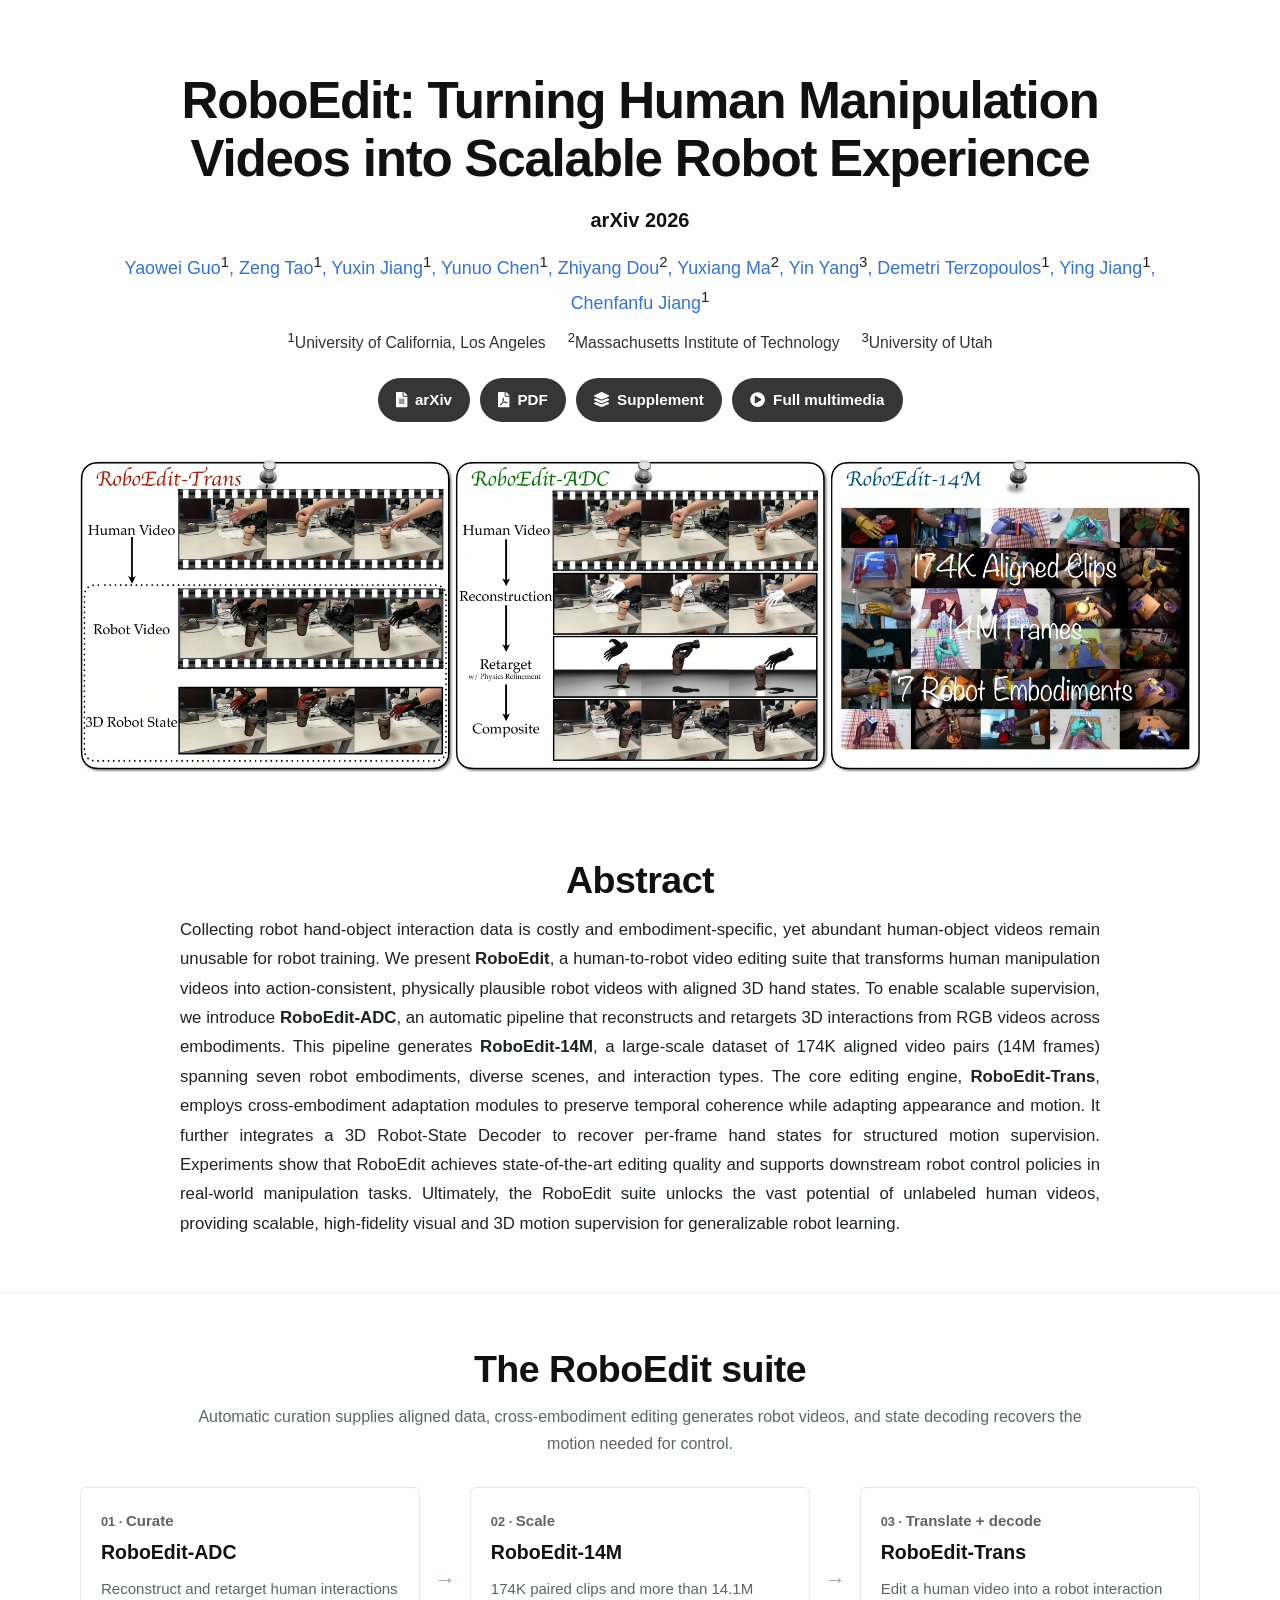
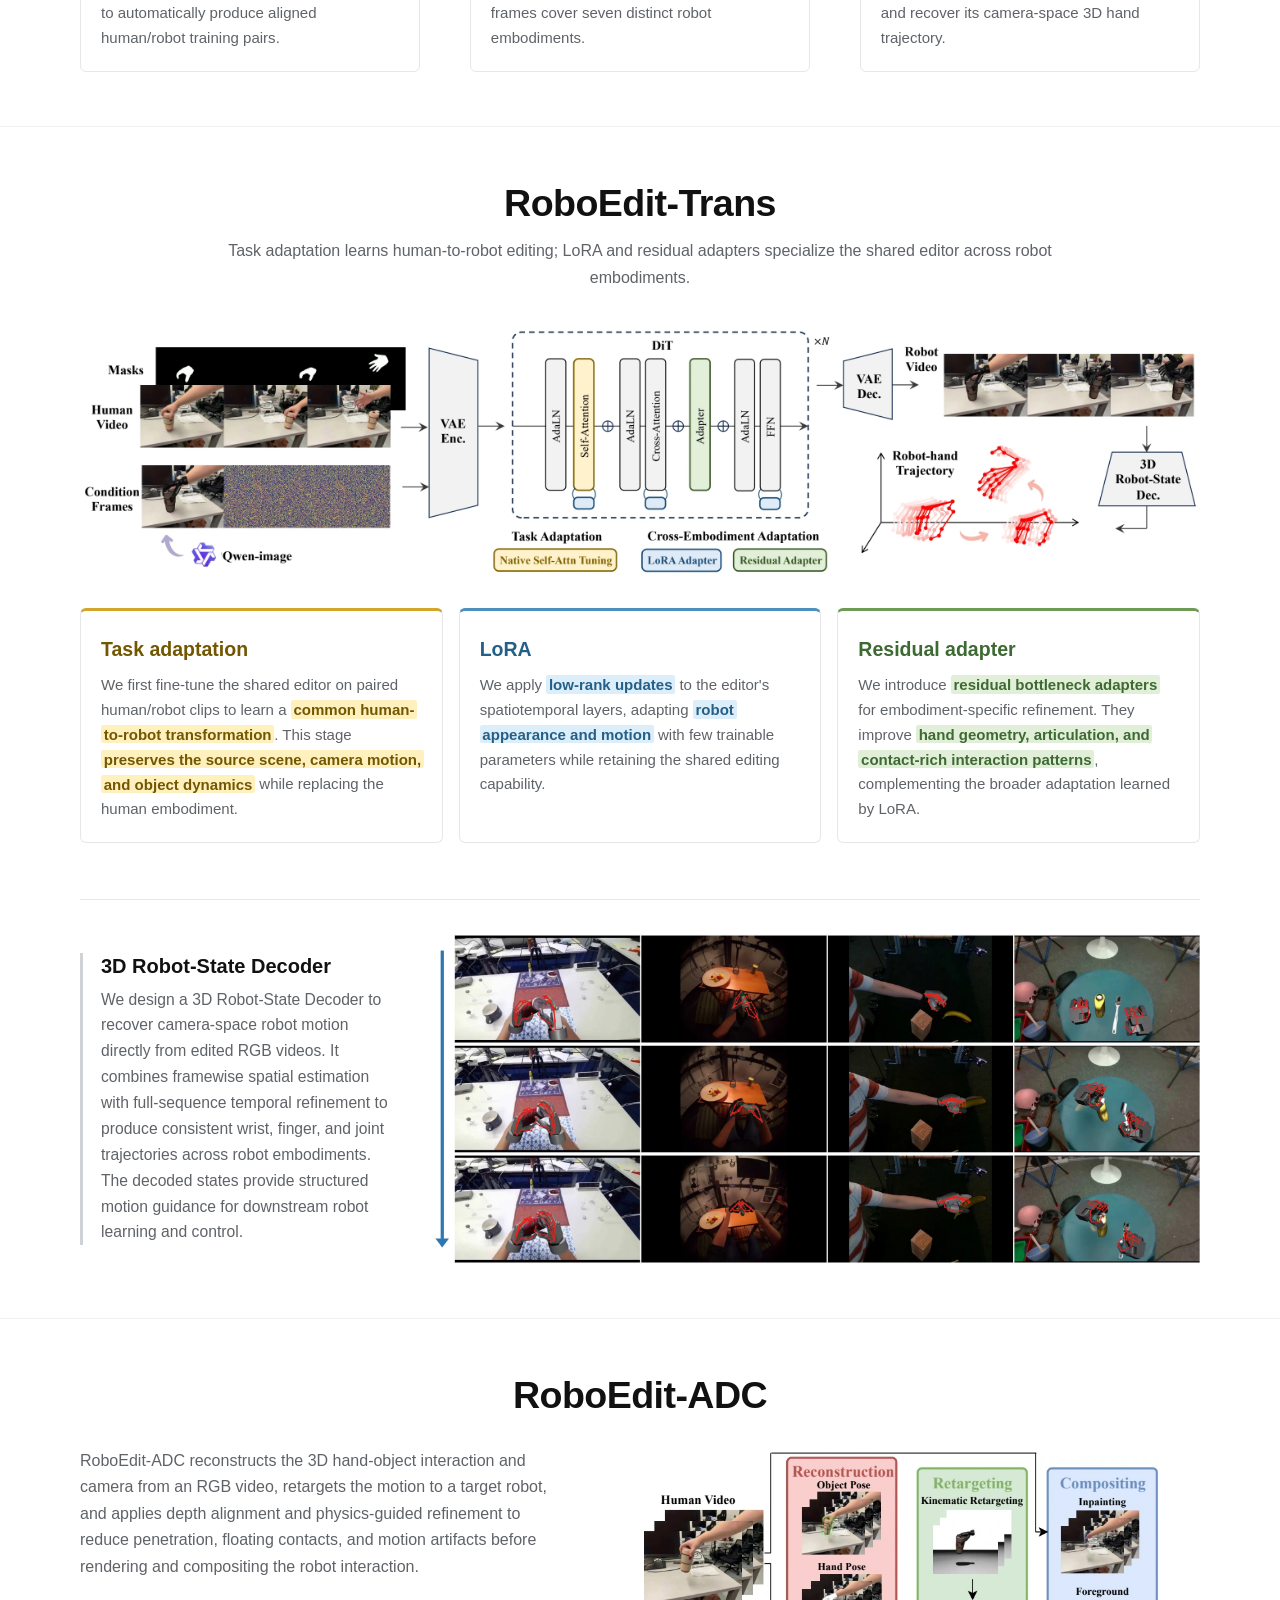
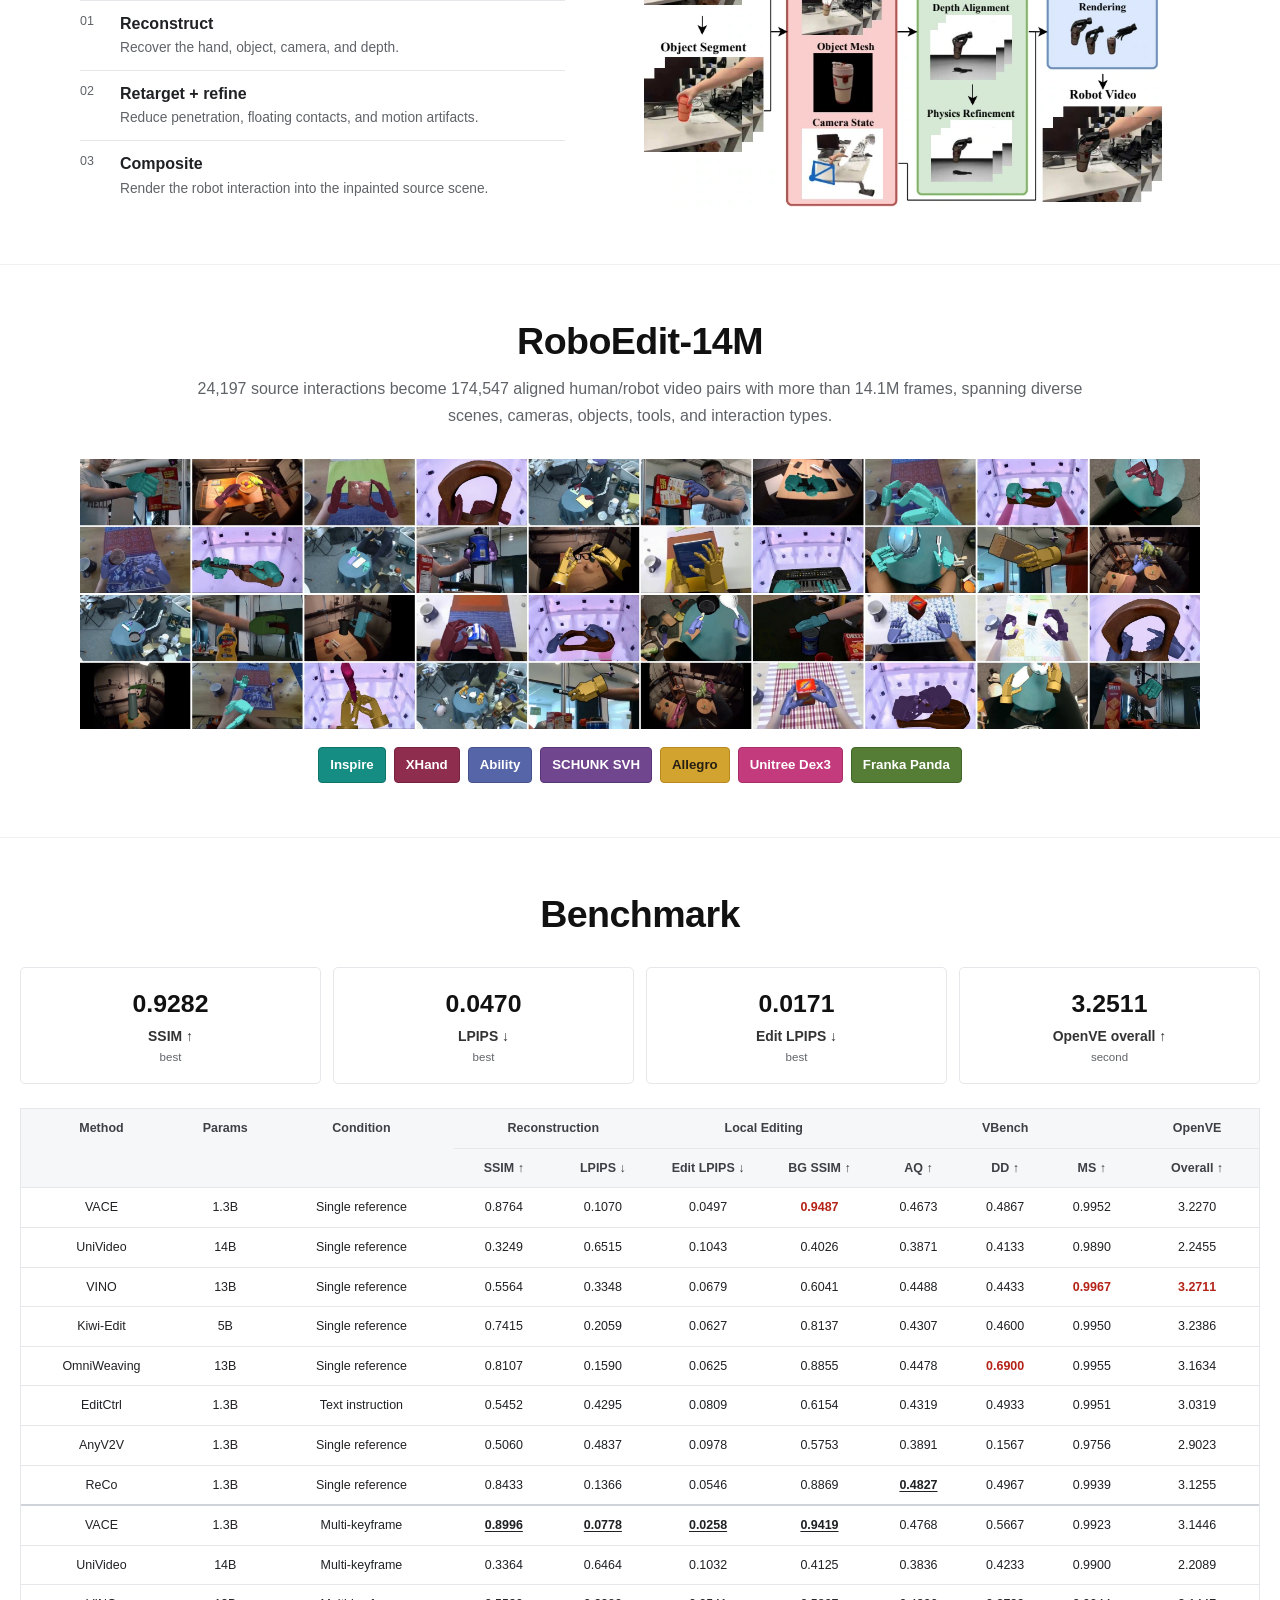
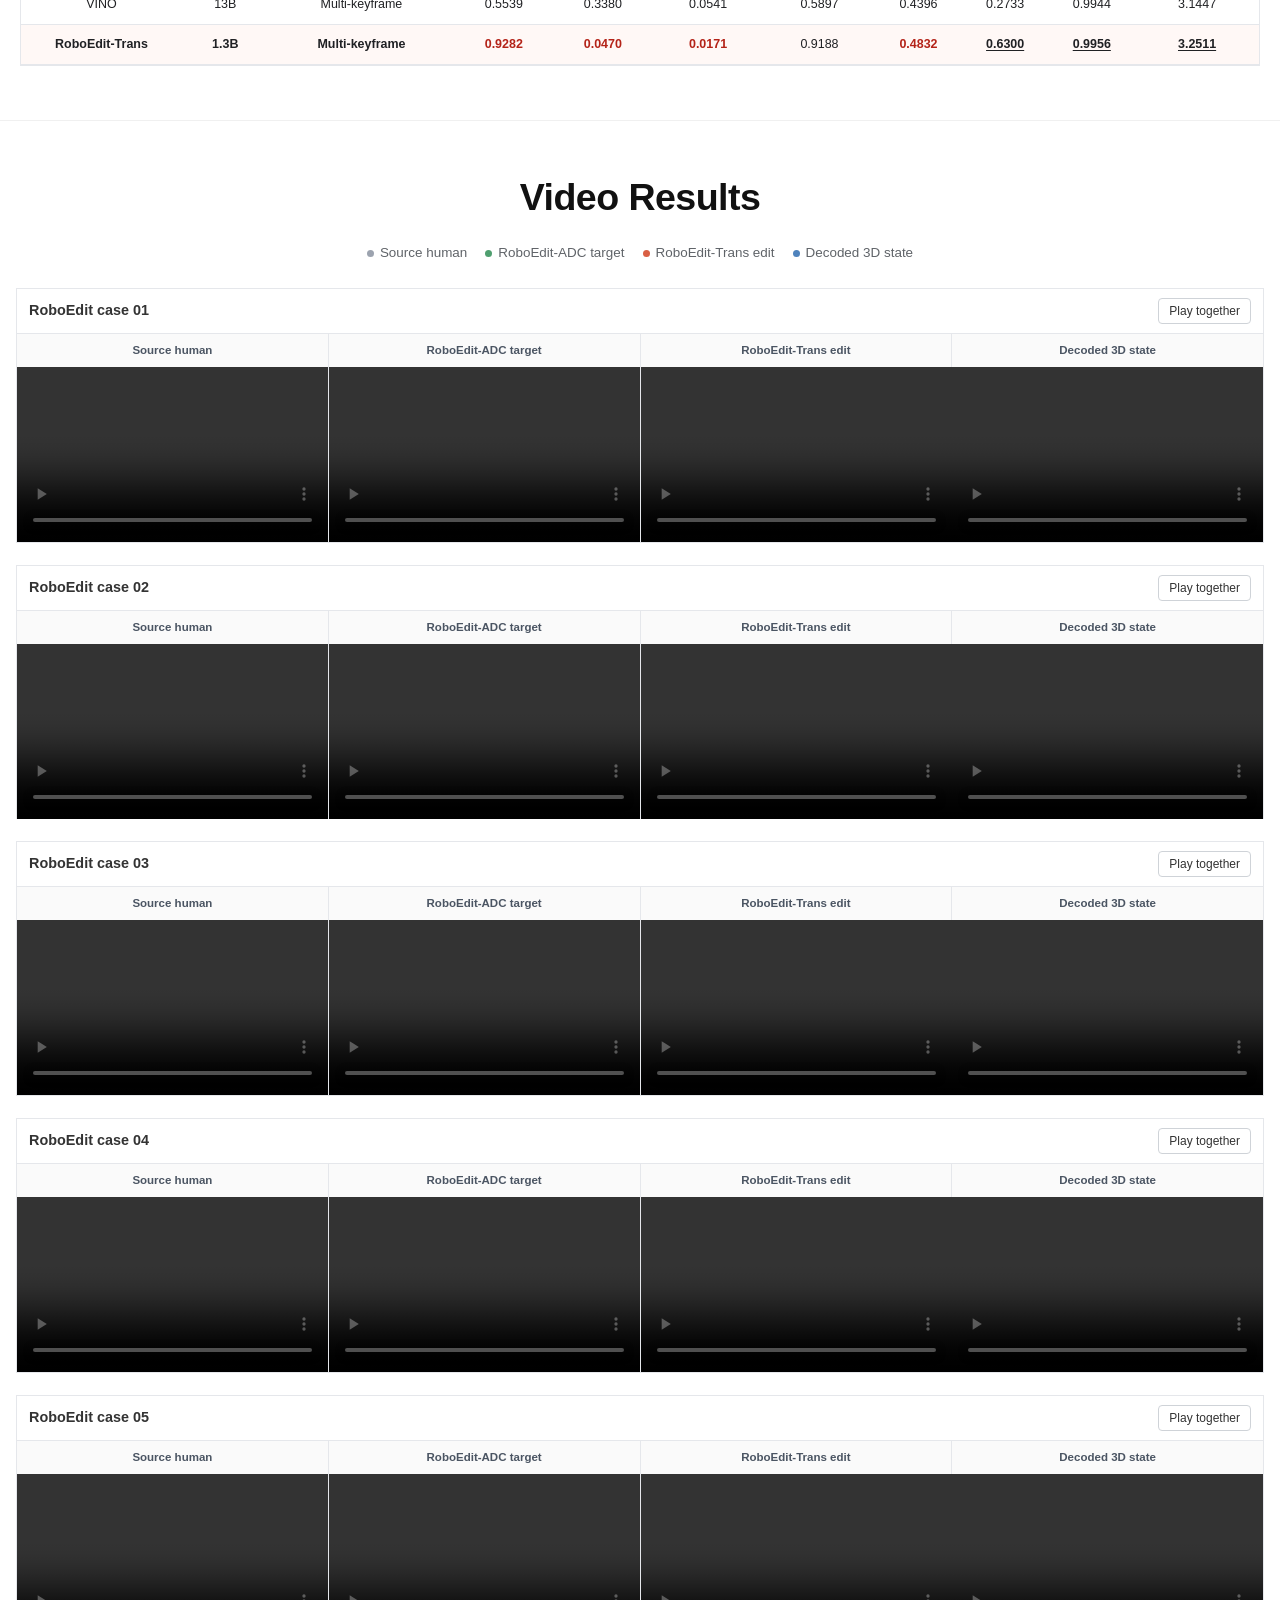
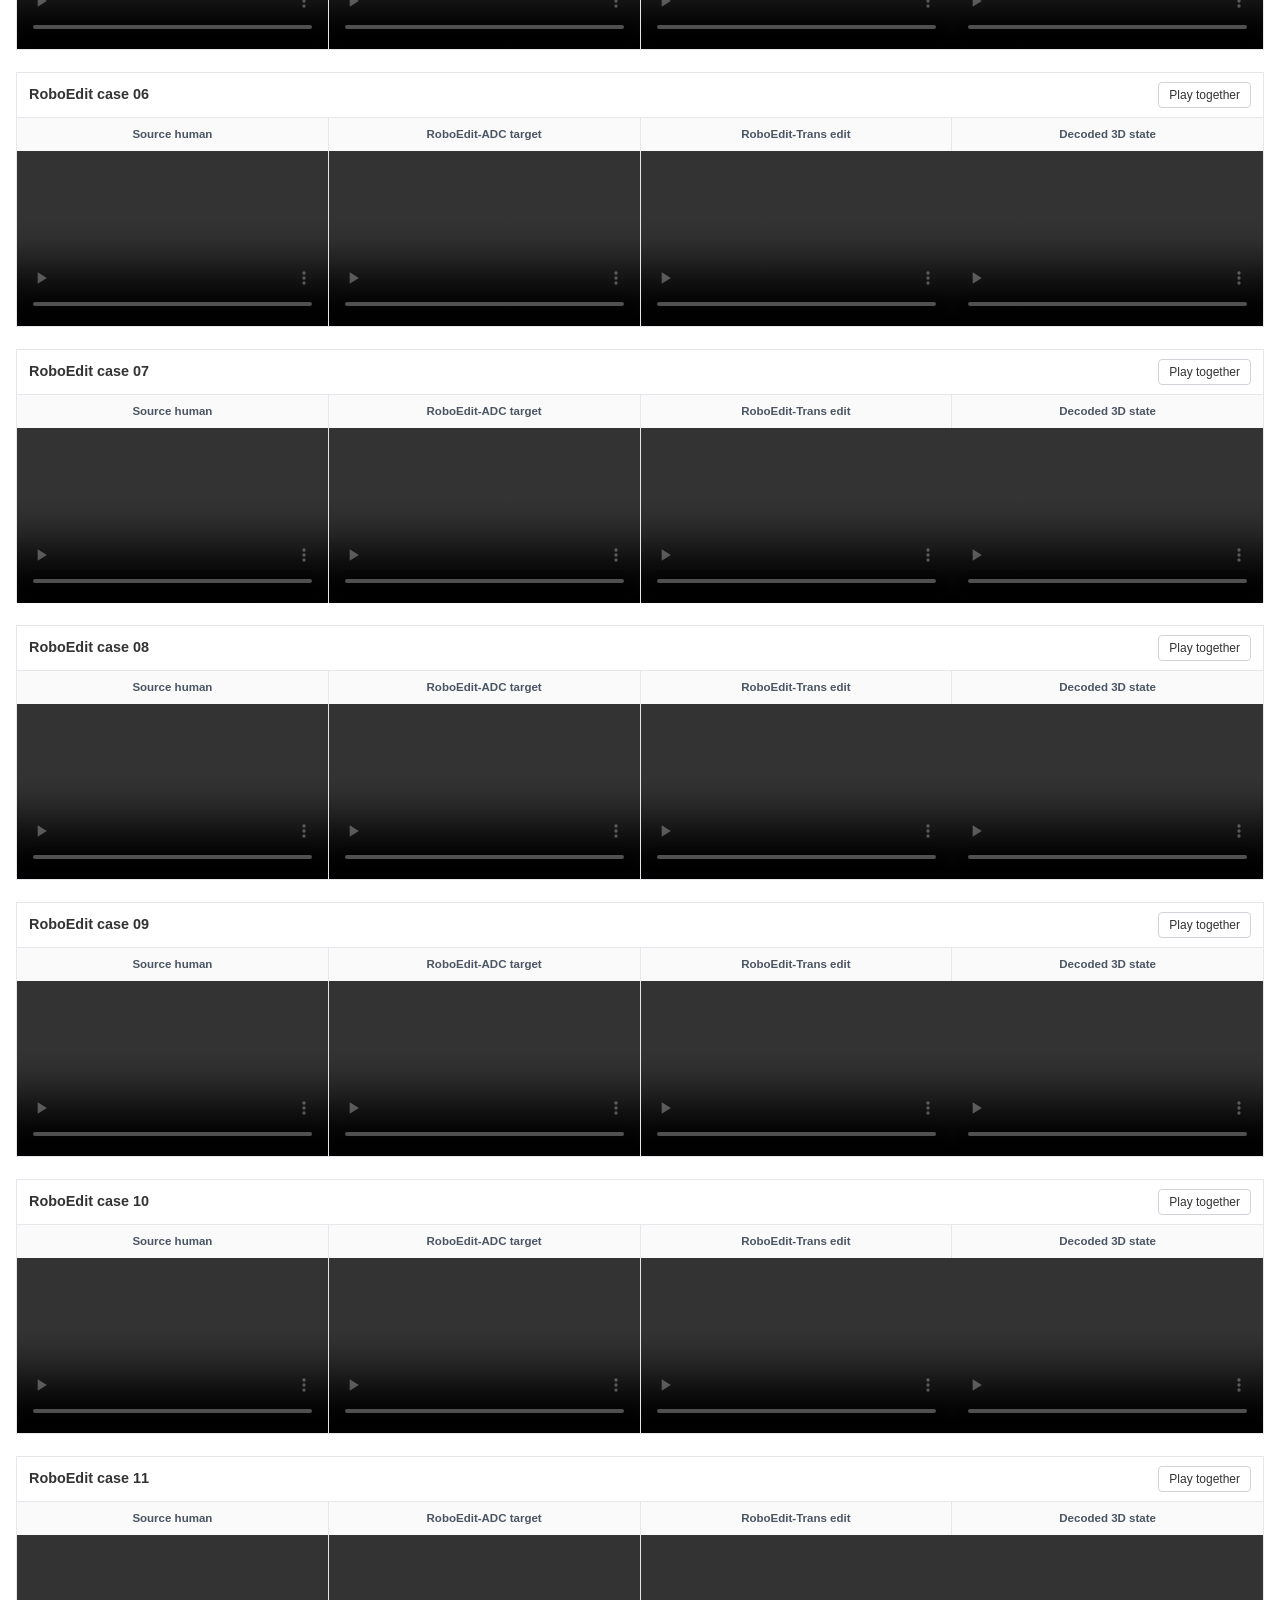
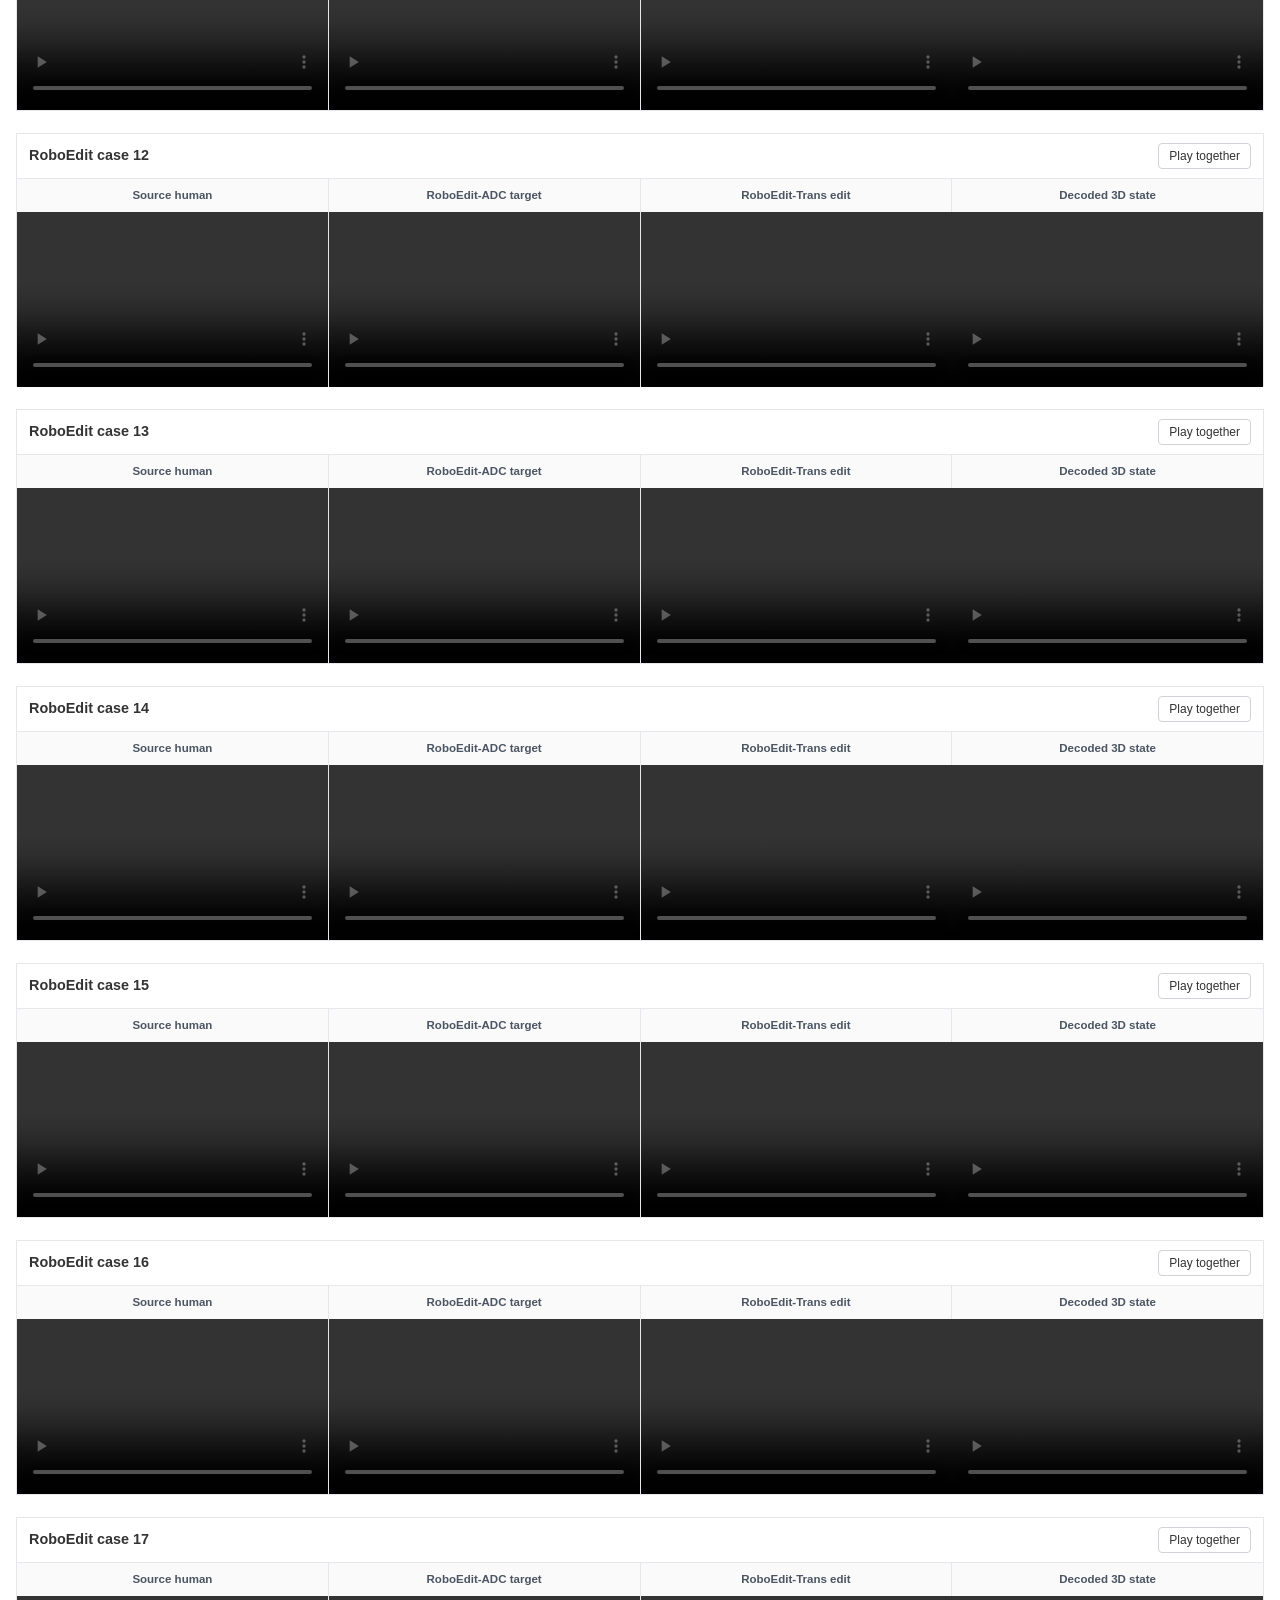
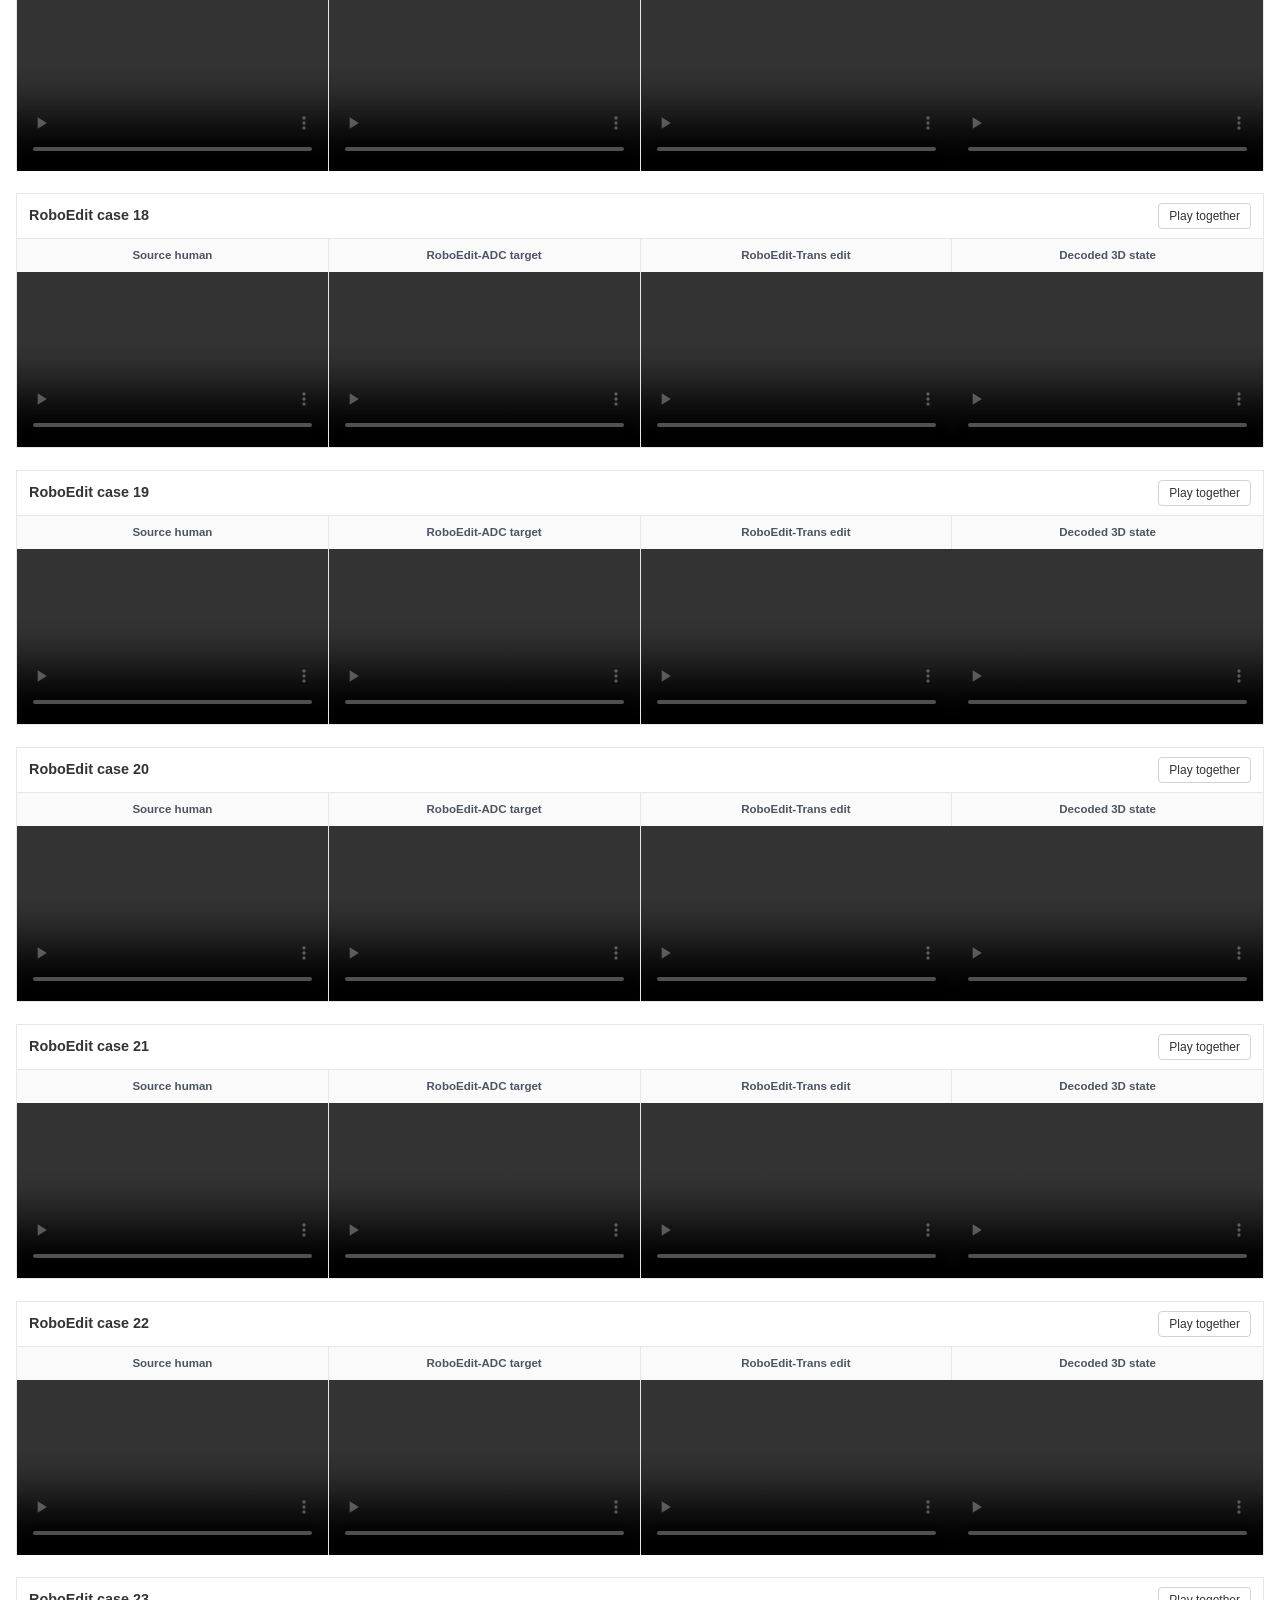
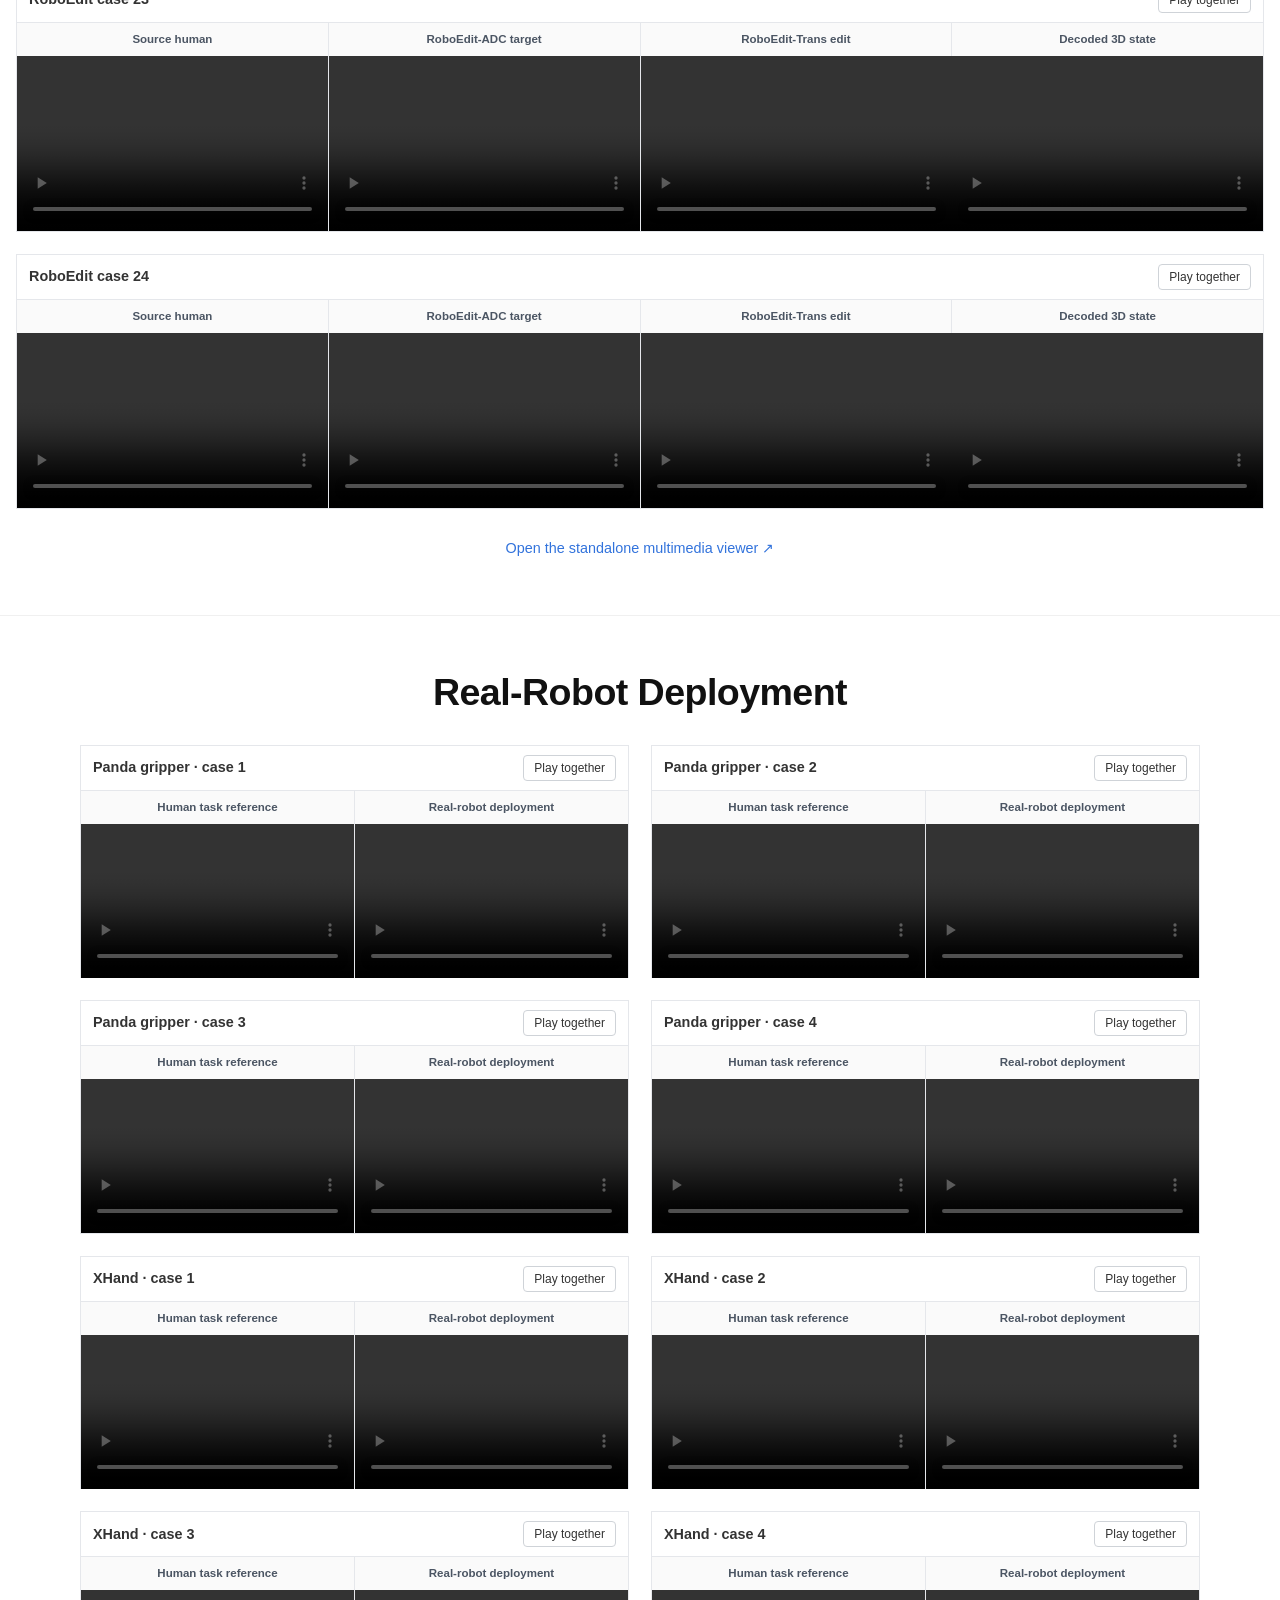
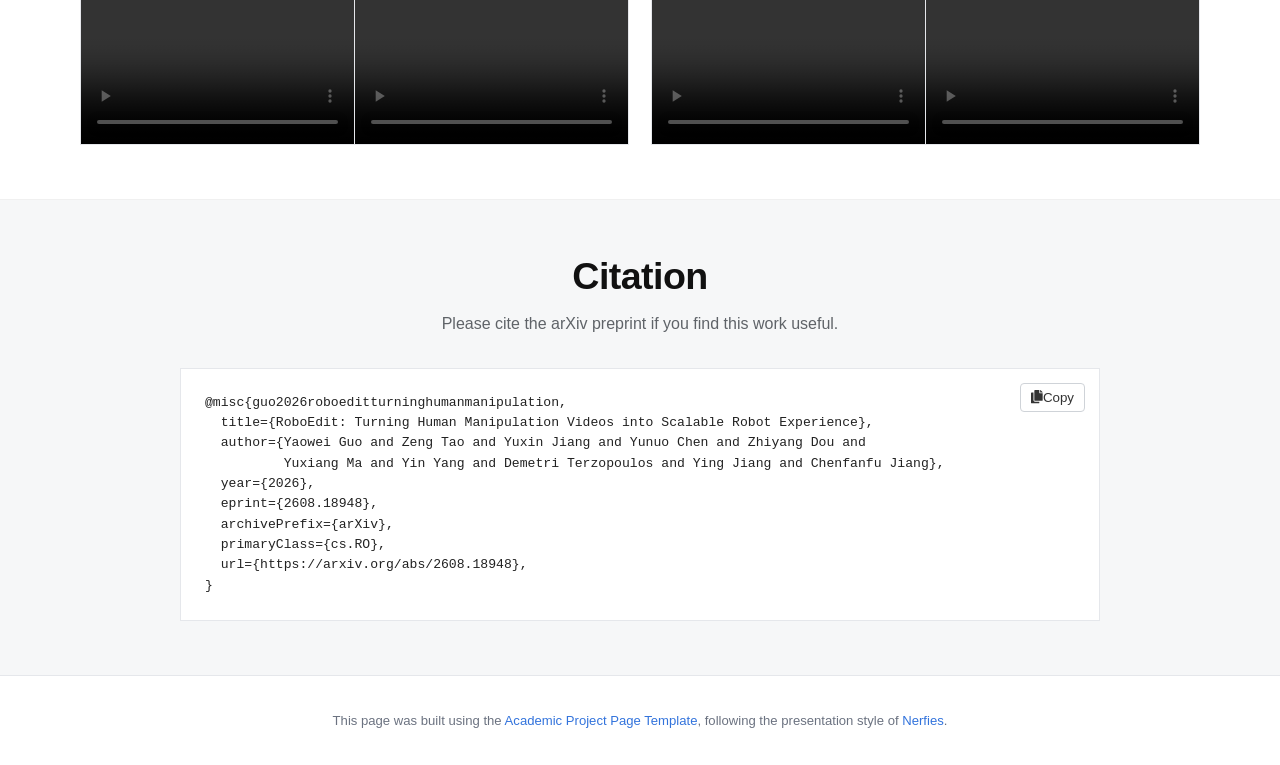
==== index.html @ f4216637 "Fix complete real-robot video playback" ====
<!doctype html>
<html lang="en">
<head>
  <meta charset="utf-8">
  <meta name="viewport" content="width=device-width, initial-scale=1">
  <meta name="theme-color" content="#ffffff">
  <meta name="robots" content="index, follow">

  <title>RoboEdit — Turning Human Manipulation Videos into Scalable Robot Experience</title>
  <meta name="description" content="RoboEdit transforms human manipulation videos into target-robot videos and structured 3D robot-hand states, supported by the automatically curated RoboEdit-14M dataset.">
  <meta name="keywords" content="RoboEdit, human-to-robot video editing, robot learning, video generation, robot state decoder, RoboEdit-14M">
  <meta name="author" content="Yaowei Guo, Zeng Tao, Yuxin Jiang, Yunuo Chen, Zhiyang Dou, Yuxiang Ma, Yin Yang, Demetri Terzopoulos, Ying Jiang, Chenfanfu Jiang">

  <meta property="og:type" content="article">
  <meta property="og:title" content="RoboEdit: Turning Human Manipulation Videos into Scalable Robot Experience">
  <meta property="og:description" content="From abundant human videos to target-robot interaction videos, 3D hand states, and downstream control.">
  <meta property="og:image" content="static/images/teaser.webp">
  <meta name="twitter:card" content="summary_large_image">
  <meta name="twitter:title" content="RoboEdit">
  <meta name="twitter:description" content="Turning human manipulation videos into scalable robot experience.">
  <meta name="twitter:image" content="static/images/teaser.webp">

  <meta name="citation_title" content="RoboEdit: Turning Human Manipulation Videos into Scalable Robot Experience">
  <meta name="citation_author" content="Yaowei Guo">
  <meta name="citation_author" content="Zeng Tao">
  <meta name="citation_author" content="Yuxin Jiang">
  <meta name="citation_author" content="Yunuo Chen">
  <meta name="citation_author" content="Zhiyang Dou">
  <meta name="citation_author" content="Yuxiang Ma">
  <meta name="citation_author" content="Yin Yang">
  <meta name="citation_author" content="Demetri Terzopoulos">
  <meta name="citation_author" content="Ying Jiang">
  <meta name="citation_author" content="Chenfanfu Jiang">
  <meta name="citation_publication_date" content="2026/08/19">
  <meta name="citation_arxiv_id" content="2608.18948">
  <meta name="citation_pdf_url" content="https://arxiv.org/pdf/2608.18948">

  <link rel="icon" href="static/images/ucla-favicon.svg" type="image/svg+xml">
  <link rel="apple-touch-icon" href="static/images/ucla-favicon.svg">
  <link rel="stylesheet" href="static/css/bulma.min.css">
  <link rel="stylesheet" href="static/css/academic.css?v=20260828-8">

  <script type="application/ld+json">
  {
    "@context": "https://schema.org",
    "@type": "ScholarlyArticle",
    "headline": "RoboEdit: Turning Human Manipulation Videos into Scalable Robot Experience",
    "author": [
      {"@type":"Person","name":"Yaowei Guo"},
      {"@type":"Person","name":"Zeng Tao"},
      {"@type":"Person","name":"Yuxin Jiang"},
      {"@type":"Person","name":"Yunuo Chen"},
      {"@type":"Person","name":"Zhiyang Dou"},
      {"@type":"Person","name":"Yuxiang Ma"},
      {"@type":"Person","name":"Yin Yang"},
      {"@type":"Person","name":"Demetri Terzopoulos"},
      {"@type":"Person","name":"Ying Jiang"},
      {"@type":"Person","name":"Chenfanfu Jiang"}
    ],
    "datePublished": "2026-08-19",
    "publisher": {"@type":"Organization","name":"arXiv"},
    "url": "https://arxiv.org/abs/2608.18948",
    "image": "static/images/teaser.webp",
    "keywords": ["human-to-robot video editing", "robot learning", "3D robot state", "paired data curation"],
    "isAccessibleForFree": true
  }
  </script>
</head>

<body>
  <a class="skip-link" href="#main-content">Skip to content</a>

  <main id="main-content">
    <header class="hero-section" id="top">
      <div class="page-shell hero-shell">
        <h1 class="publication-title">RoboEdit: Turning Human Manipulation Videos into Scalable Robot Experience</h1>
        <p class="publication-venue">arXiv 2026</p>
        <p class="publication-authors">
          <span>Yaowei Guo<sup>1</sup></span>,
          <span>Zeng Tao<sup>1</sup></span>,
          <span>Yuxin Jiang<sup>1</sup></span>,
          <span>Yunuo Chen<sup>1</sup></span>,
          <span>Zhiyang Dou<sup>2</sup></span>,
          <span>Yuxiang Ma<sup>2</sup></span>,
          <span>Yin Yang<sup>3</sup></span>,
          <span>Demetri Terzopoulos<sup>1</sup></span>,
          <span>Ying Jiang<sup>1</sup></span>,
          <span>Chenfanfu Jiang<sup>1</sup></span>
        </p>
        <p class="publication-affiliations">
          <span><sup>1</sup>University of California, Los Angeles</span>
          <span><sup>2</sup>Massachusetts Institute of Technology</span>
          <span><sup>3</sup>University of Utah</span>
        </p>

        <div class="publication-links" aria-label="Project links">
          <a class="project-button" href="https://arxiv.org/abs/2608.18948" target="_blank" rel="noopener">
            <i class="fas fa-file-alt" aria-hidden="true"></i><span>arXiv</span>
          </a>
          <a class="project-button" href="https://arxiv.org/pdf/2608.18948" target="_blank" rel="noopener">
            <i class="fas fa-file-pdf" aria-hidden="true"></i><span>PDF</span>
          </a>
          <a class="project-button" href="static/pdfs/roboedit_supplementary.pdf" target="_blank" rel="noopener">
            <i class="fas fa-layer-group" aria-hidden="true"></i><span>Supplement</span>
          </a>
          <a class="project-button" href="static/videos/original_multimedia_viewer.html" target="_blank" rel="noopener">
            <i class="fas fa-play-circle" aria-hidden="true"></i><span>Full multimedia</span>
          </a>
        </div>

        <figure class="hero-figure reveal">
          <img src="static/images/teaser.webp" alt="RoboEdit overview showing RoboEdit-Trans, RoboEdit-ADC, and the RoboEdit-14M dataset" width="4320" height="1204">
        </figure>
      </div>
    </header>

    <section class="section-block abstract-section" id="overview">
      <div class="page-shell narrow-shell reveal">
        <h2>Abstract</h2>
        <p class="abstract-copy">
          Collecting robot hand-object interaction data is costly and embodiment-specific, yet abundant human-object videos remain unusable for robot training. We present <strong>RoboEdit</strong>, a human-to-robot video editing suite that transforms human manipulation videos into action-consistent, physically plausible robot videos with aligned 3D hand states. To enable scalable supervision, we introduce <strong>RoboEdit-ADC</strong>, an automatic pipeline that reconstructs and retargets 3D interactions from RGB videos across embodiments. This pipeline generates <strong>RoboEdit-14M</strong>, a large-scale dataset of 174K aligned video pairs (14M frames) spanning seven robot embodiments, diverse scenes, and interaction types. The core editing engine, <strong>RoboEdit-Trans</strong>, employs cross-embodiment adaptation modules to preserve temporal coherence while adapting appearance and motion. It further integrates a 3D Robot-State Decoder to recover per-frame hand states for structured motion supervision. Experiments show that RoboEdit achieves state-of-the-art editing quality and supports downstream robot control policies in real-world manipulation tasks. Ultimately, the RoboEdit suite unlocks the vast potential of unlabeled human videos, providing scalable, high-fidelity visual and 3D motion supervision for generalizable robot learning.
        </p>
      </div>
    </section>

    <section class="section-block suite-section" id="suite">
      <div class="page-shell">
        <div class="section-heading reveal">
          <h2>The RoboEdit suite</h2>
          <p>Automatic curation supplies aligned data, cross-embodiment editing generates robot videos, and state decoding recovers the motion needed for control.</p>
        </div>

        <div class="suite-flow reveal" aria-label="RoboEdit system flow">
          <article>
            <span class="flow-index">01</span><p class="flow-kicker">Curate</p>
            <h3>RoboEdit-ADC</h3>
            <p>Reconstruct and retarget human interactions to automatically produce aligned human/robot training pairs.</p>
          </article>
          <div class="flow-arrow" aria-hidden="true">→</div>
          <article>
            <span class="flow-index">02</span><p class="flow-kicker">Scale</p>
            <h3>RoboEdit-14M</h3>
            <p>174K paired clips and more than 14.1M frames cover seven distinct robot embodiments.</p>
          </article>
          <div class="flow-arrow" aria-hidden="true">→</div>
          <article>
            <span class="flow-index">03</span><p class="flow-kicker">Translate + decode</p>
            <h3>RoboEdit-Trans</h3>
            <p>Edit a human video into a robot interaction and recover its camera-space 3D hand trajectory.</p>
          </article>
        </div>
      </div>
    </section>

    <section class="section-block method-section" id="method">
      <div class="page-shell">
        <div class="section-heading reveal">
          <h2>RoboEdit-Trans</h2>
          <p>Task adaptation learns human-to-robot editing; LoRA and residual adapters specialize the shared editor across robot embodiments.</p>
        </div>

        <figure class="paper-figure wide-figure reveal">
          <img src="static/images/roboedit_trans.webp" alt="RoboEdit-Trans architecture with cross-embodiment adaptation and 3D robot-state decoding" width="2734" height="642" loading="lazy">
        </figure>

        <div class="adaptation-grid reveal">
          <article><h3>Task adaptation</h3><p>We first fine-tune the shared editor on paired human/robot clips to learn a <span class="module-highlight">common human-to-robot transformation</span>. This stage <span class="module-highlight">preserves the source scene, camera motion, and object dynamics</span> while replacing the human embodiment.</p></article>
          <article><h3>LoRA</h3><p>We apply <span class="module-highlight">low-rank updates</span> to the editor's spatiotemporal layers, adapting <span class="module-highlight">robot appearance and motion</span> with few trainable parameters while retaining the shared editing capability.</p></article>
          <article><h3>Residual adapter</h3><p>We introduce <span class="module-highlight">residual bottleneck adapters</span> for embodiment-specific refinement. They improve <span class="module-highlight">hand geometry, articulation, and contact-rich interaction patterns</span>, complementing the broader adaptation learned by LoRA.</p></article>
        </div>

        <div class="decoder-result reveal">
          <div class="decoder-result-copy">
            <h3>3D Robot-State Decoder</h3>
            <p>We design a 3D Robot-State Decoder to recover camera-space robot motion directly from edited RGB videos. It combines framewise spatial estimation with full-sequence temporal refinement to produce consistent wrist, finger, and joint trajectories across robot embodiments. The decoded states provide structured motion guidance for downstream robot learning and control.</p>
          </div>
          <figure class="paper-figure">
            <img src="static/images/decoder_predictions.webp" alt="Decoded 3D robot-hand trajectories aligned with RoboEdit-Trans video results" width="2400" height="1027" loading="lazy">
          </figure>
        </div>
      </div>
    </section>

    <section class="section-block adc-section" id="adc">
      <div class="page-shell">
        <div class="section-heading reveal">
          <h2>RoboEdit-ADC</h2>
        </div>
        <div class="adc-content">
          <div class="method-copy reveal">
            <p>RoboEdit-ADC reconstructs the 3D hand-object interaction and camera from an RGB video, retargets the motion to a target robot, and applies depth alignment and physics-guided refinement to reduce penetration, floating contacts, and motion artifacts before rendering and compositing the robot interaction.</p>
            <ol class="method-list">
              <li><span>01</span><div><strong>Reconstruct</strong><small>Recover the hand, object, camera, and depth.</small></div></li>
              <li><span>02</span><div><strong>Retarget + refine</strong><small>Reduce penetration, floating contacts, and motion artifacts.</small></div></li>
              <li><span>03</span><div><strong>Composite</strong><small>Render the robot interaction into the inpainted source scene.</small></div></li>
            </ol>
          </div>
          <figure class="paper-figure adc-figure reveal">
            <img src="static/images/roboedit_adc.webp" alt="RoboEdit-ADC automatic paired-data curation pipeline" width="801" height="547" loading="lazy">
          </figure>
        </div>
      </div>
    </section>

    <section class="section-block dataset-section" id="dataset">
      <div class="page-shell">
        <div class="section-heading reveal">
          <h2>RoboEdit-14M</h2>
          <p>24,197 source interactions become 174,547 aligned human/robot video pairs with more than 14.1M frames, spanning diverse scenes, cameras, objects, tools, and interaction types.</p>
        </div>
        <figure class="dataset-figure reveal">
          <img src="static/images/dataset_overview.webp" alt="RoboEdit-14M examples across diverse scenes and seven robot embodiments" width="4000" height="965" loading="lazy">
        </figure>
        <div class="embodiment-list reveal" aria-label="Supported robot embodiments">
          <span class="emb-inspire">Inspire</span><span class="emb-xhand">XHand</span><span class="emb-ability">Ability</span><span class="emb-schunk">SCHUNK SVH</span><span class="emb-allegro">Allegro</span><span class="emb-dex3">Unitree Dex3</span><span class="emb-panda">Franka Panda</span>
        </div>
      </div>
    </section>

    <section class="section-block results-section" id="results">
      <div class="page-shell">
        <div class="section-heading reveal">
          <h2>Benchmark</h2>
        </div>
        <div class="metric-grid reveal">
          <article><strong>0.9282</strong><span>SSIM ↑</span><small>best</small></article>
          <article><strong>0.0470</strong><span>LPIPS ↓</span><small>best</small></article>
          <article><strong>0.0171</strong><span>Edit LPIPS ↓</span><small>best</small></article>
          <article><strong>3.2511</strong><span>OpenVE overall ↑</span><small>second</small></article>
        </div>

        <div class="results-table-wrap reveal" role="region" aria-label="Quantitative comparison on the RoboEdit-Trans benchmark" tabindex="0">
          <table class="results-table">
            <colgroup>
              <col style="width: 13%">
              <col style="width: 7%">
              <col style="width: 15%">
              <col style="width: 8%">
              <col style="width: 8%">
              <col style="width: 9%">
              <col style="width: 9%">
              <col style="width: 7%">
              <col style="width: 7%">
              <col style="width: 7%">
              <col style="width: 10%">
            </colgroup>
            <thead>
              <tr><th rowspan="2">Method</th><th rowspan="2">Params</th><th rowspan="2">Condition</th><th colspan="2">Reconstruction</th><th colspan="2">Local Editing</th><th colspan="3">VBench</th><th>OpenVE</th></tr>
              <tr><th>SSIM ↑</th><th>LPIPS ↓</th><th>Edit LPIPS ↓</th><th>BG SSIM ↑</th><th>AQ ↑</th><th>DD ↑</th><th>MS ↑</th><th>Overall ↑</th></tr>
            </thead>
            <tbody>
              <tr><td>VACE</td><td>1.3B</td><td>Single reference</td><td>0.8764</td><td>0.1070</td><td>0.0497</td><td class="best">0.9487</td><td>0.4673</td><td>0.4867</td><td>0.9952</td><td>3.2270</td></tr>
              <tr><td>UniVideo</td><td>14B</td><td>Single reference</td><td>0.3249</td><td>0.6515</td><td>0.1043</td><td>0.4026</td><td>0.3871</td><td>0.4133</td><td>0.9890</td><td>2.2455</td></tr>
              <tr><td>VINO</td><td>13B</td><td>Single reference</td><td>0.5564</td><td>0.3348</td><td>0.0679</td><td>0.6041</td><td>0.4488</td><td>0.4433</td><td class="best">0.9967</td><td class="best">3.2711</td></tr>
              <tr><td>Kiwi-Edit</td><td>5B</td><td>Single reference</td><td>0.7415</td><td>0.2059</td><td>0.0627</td><td>0.8137</td><td>0.4307</td><td>0.4600</td><td>0.9950</td><td>3.2386</td></tr>
              <tr><td>OmniWeaving</td><td>13B</td><td>Single reference</td><td>0.8107</td><td>0.1590</td><td>0.0625</td><td>0.8855</td><td>0.4478</td><td class="best">0.6900</td><td>0.9955</td><td>3.1634</td></tr>
              <tr><td>EditCtrl</td><td>1.3B</td><td>Text instruction</td><td>0.5452</td><td>0.4295</td><td>0.0809</td><td>0.6154</td><td>0.4319</td><td>0.4933</td><td>0.9951</td><td>3.0319</td></tr>
              <tr><td>AnyV2V</td><td>1.3B</td><td>Single reference</td><td>0.5060</td><td>0.4837</td><td>0.0978</td><td>0.5753</td><td>0.3891</td><td>0.1567</td><td>0.9756</td><td>2.9023</td></tr>
              <tr><td>ReCo</td><td>1.3B</td><td>Single reference</td><td>0.8433</td><td>0.1366</td><td>0.0546</td><td>0.8869</td><td class="second">0.4827</td><td>0.4967</td><td>0.9939</td><td>3.1255</td></tr>
              <tr class="section-break"><td>VACE</td><td>1.3B</td><td>Multi-keyframe</td><td class="second">0.8996</td><td class="second">0.0778</td><td class="second">0.0258</td><td class="second">0.9419</td><td>0.4768</td><td>0.5667</td><td>0.9923</td><td>3.1446</td></tr>
              <tr><td>UniVideo</td><td>14B</td><td>Multi-keyframe</td><td>0.3364</td><td>0.6464</td><td>0.1032</td><td>0.4125</td><td>0.3836</td><td>0.4233</td><td>0.9900</td><td>2.2089</td></tr>
              <tr><td>VINO</td><td>13B</td><td>Multi-keyframe</td><td>0.5539</td><td>0.3380</td><td>0.0541</td><td>0.5897</td><td>0.4396</td><td>0.2733</td><td>0.9944</td><td>3.1447</td></tr>
              <tr class="ours-row"><td>RoboEdit-Trans</td><td>1.3B</td><td>Multi-keyframe</td><td class="best">0.9282</td><td class="best">0.0470</td><td class="best">0.0171</td><td class="regular">0.9188</td><td class="best">0.4832</td><td class="second">0.6300</td><td class="second">0.9956</td><td class="second">3.2511</td></tr>
            </tbody>
          </table>
        </div>
      </div>
    </section>

    <section class="section-block gallery-section" id="gallery">
      <div class="page-shell gallery-shell">
        <div class="section-heading light-heading reveal">
          <h2>Video Results</h2>
        </div>

        <div class="gallery-legend reveal" aria-label="Video column legend">
          <span><i class="legend-dot human-dot"></i>Source human</span>
          <span><i class="legend-dot adc-dot"></i>RoboEdit-ADC target</span>
          <span><i class="legend-dot trans-dot"></i>RoboEdit-Trans edit</span>
          <span><i class="legend-dot state-dot"></i>Decoded 3D state</span>
        </div>

        <div class="media-cases" id="roboedit-cases" aria-live="polite"></div>

        <div class="gallery-actions">
          <a class="ghost-link" href="static/videos/original_multimedia_viewer.html" target="_blank" rel="noopener">Open the standalone multimedia viewer <span>↗</span></a>
        </div>
      </div>
    </section>

    <section class="section-block deployment-section" id="deployment">
      <div class="page-shell">
        <div class="section-heading reveal">
          <h2>Real-Robot Deployment</h2>
        </div>
        <div class="media-cases real-robot-cases" id="real-robot-cases"></div>
      </div>
    </section>

    <section class="section-block citation-section" id="citation">
      <div class="page-shell narrow-shell">
        <div class="section-heading reveal">
          <h2>Citation</h2>
          <p>Please cite the arXiv preprint if you find this work useful.</p>
        </div>
        <div class="citation-box reveal">
          <button class="copy-button" type="button" data-copy-target="bibtex-code" aria-label="Copy BibTeX citation">
            <i class="fas fa-copy" aria-hidden="true"></i><span>Copy</span>
          </button>
          <pre id="bibtex-code"><code>@misc{guo2026roboeditturninghumanmanipulation,
  title={RoboEdit: Turning Human Manipulation Videos into Scalable Robot Experience},
  author={Yaowei Guo and Zeng Tao and Yuxin Jiang and Yunuo Chen and Zhiyang Dou and
          Yuxiang Ma and Yin Yang and Demetri Terzopoulos and Ying Jiang and Chenfanfu Jiang},
  year={2026},
  eprint={2608.18948},
  archivePrefix={arXiv},
  primaryClass={cs.RO},
  url={https://arxiv.org/abs/2608.18948},
}</code></pre>
        </div>
      </div>
    </section>
  </main>

  <footer class="site-footer">
    <div class="page-shell footer-inner">
      <p>This page was built using the <a href="https://github.com/eliahuhorwitz/Academic-project-page-template" target="_blank" rel="noopener">Academic Project Page Template</a>, following the presentation style of <a href="https://nerfies.github.io/" target="_blank" rel="noopener">Nerfies</a>.</p>
    </div>
  </footer>

  <div class="copy-toast" role="status" aria-live="polite">BibTeX copied</div>

  <script defer src="static/js/fontawesome.all.min.js"></script>
  <script defer src="static/js/index.js?v=20260829-1"></script>
</body>
</html>
---- static/css/academic.css ----
:root {
  --text: #202124;
  --muted: #5f6368;
  --link: #3273dc;
  --border: #e5e7eb;
  --soft: #f6f7f8;
  --button: #363636;
}

* { box-sizing: border-box; }

html { scroll-behavior: smooth; }

body {
  margin: 0;
  color: var(--text);
  background: #fff;
  font-family: "Noto Sans", Arial, Helvetica, sans-serif;
  font-size: 16px;
  line-height: 1.65;
}

img, video { display: block; max-width: 100%; }
a { color: var(--link); }
strong { color: inherit; }

.skip-link {
  position: absolute;
  top: -60px;
  left: 16px;
  z-index: 100;
  padding: 8px 12px;
  color: #fff;
  background: #111;
}
.skip-link:focus { top: 12px; }

.page-shell {
  width: min(1120px, calc(100% - 40px));
  margin: 0 auto;
}

.narrow-shell { width: min(920px, calc(100% - 40px)); }

.hero-section {
  padding: 72px 0 38px;
  text-align: center;
  background: #fff;
}

.publication-title {
  max-width: 1000px;
  margin: 0 auto 16px;
  color: #111;
  font-size: clamp(2.1rem, 4.1vw, 3.2rem);
  font-weight: 700;
  line-height: 1.13;
  letter-spacing: -.025em;
}

.publication-venue {
  margin: 0 0 12px;
  color: #111;
  font-size: 1.25rem;
  font-weight: 600;
}

.publication-authors {
  max-width: 1040px;
  margin: 0 auto 8px;
  color: var(--link);
  font-size: 1.12rem;
  line-height: 1.75;
}

.publication-authors span { white-space: nowrap; }
.publication-authors sup, .publication-affiliations sup { color: var(--text); }

.publication-affiliations {
  display: flex;
  flex-wrap: wrap;
  justify-content: center;
  gap: 4px 22px;
  margin: 0 auto 22px;
  color: #333;
  font-size: .98rem;
}

.publication-links {
  display: flex;
  flex-wrap: wrap;
  justify-content: center;
  gap: 10px;
  margin: 0 auto 38px;
}

.project-button {
  display: inline-flex;
  align-items: center;
  gap: 8px;
  min-height: 42px;
  padding: 9px 18px;
  color: #fff;
  background: var(--button);
  border-radius: 999px;
  font-size: .95rem;
  font-weight: 600;
  text-decoration: none;
  transition: background-color 120ms ease;
}
.project-button:hover, .project-button:focus { color: #fff; background: #111; }

.hero-figure {
  margin: 0 auto;
  text-align: left;
}
.hero-figure img { width: 100%; height: auto; }
.hero-figure figcaption,
.paper-figure figcaption {
  margin-top: 10px;
  color: #4b5563;
  font-size: .95rem;
  line-height: 1.55;
}

.section-block {
  padding: 54px 0;
  background: #fff;
}

.section-block + .section-block { border-top: 1px solid #f0f0f0; }

.section-heading {
  max-width: 900px;
  margin: 0 auto 30px;
  text-align: center;
}

.eyebrow {
  display: block;
  margin-bottom: 8px;
  color: #3f4650;
  font-size: 1rem;
  font-weight: 800;
  letter-spacing: .065em;
  text-transform: uppercase;
}

.section-heading > .eyebrow { font-size: 1.05rem; }

.section-heading h2,
.abstract-section h2 {
  margin: 0 0 12px;
  color: #111;
  font-size: clamp(1.75rem, 3.5vw, 2.35rem);
  font-weight: 600;
  line-height: 1.2;
  letter-spacing: -.015em;
}

.section-heading p,
.method-copy > p {
  margin: 0;
  color: var(--muted);
  font-size: 1rem;
}

.abstract-section { padding-top: 48px; }
.abstract-section .eyebrow { display: none; }
.abstract-section h2 { text-align: center; }
.abstract-copy {
  margin: 0;
  font-size: 1.05rem;
  line-height: 1.75;
  text-align: justify;
}

.suite-flow {
  display: grid;
  grid-template-columns: 1fr auto 1fr auto 1fr;
  align-items: stretch;
  gap: 14px;
}

.suite-flow article,
.adaptation-grid article {
  padding: 20px;
  background: #fff;
  border: 1px solid var(--border);
  border-radius: 6px;
}

.suite-flow h3,
.adaptation-grid h3 {
  margin: 2px 0 8px;
  color: #111;
  font-size: 1.22rem;
  font-weight: 600;
}
.suite-flow p, .adaptation-grid p { margin: 0; color: var(--muted); font-size: .94rem; }
.flow-index, .flow-kicker { display: inline; color: var(--muted); font-size: .8rem; font-weight: 600; }
.flow-index::after { content: " · "; }
.flow-arrow { align-self: center; color: #9ca3af; font-size: 1.35rem; }
.paper-figure { margin: 28px auto 0; }
.paper-figure img { width: 100%; height: auto; }
.wide-figure { margin-top: 0; }

.method-summary {
  display: grid;
  grid-template-columns: repeat(3, 1fr);
  gap: 20px;
  margin-top: 26px;
}
.method-summary article { padding-top: 14px; border-top: 2px solid #d7d9dd; }
.method-summary strong, .method-summary span { display: block; }
.method-summary strong { margin-bottom: 5px; color: #111; font-size: .96rem; }
.method-summary span { color: var(--muted); font-size: .9rem; line-height: 1.55; }

.adaptation-grid {
  display: grid;
  grid-template-columns: repeat(3, 1fr);
  gap: 16px;
  margin-top: 24px;
}
.adaptation-grid article { border-top: 3px solid var(--module-border); }
.adaptation-grid article:nth-child(1) { --module-bg: #fff1be; --module-ink: #735600; --module-border: #d2a62c; }
.adaptation-grid article:nth-child(2) { --module-bg: #dceefa; --module-ink: #245f87; --module-border: #4d8fbd; }
.adaptation-grid article:nth-child(3) { --module-bg: #e2efd8; --module-ink: #3d6933; --module-border: #6e9a56; }
.adaptation-grid h3 { color: var(--module-ink); }
.module-highlight {
  padding: .05em .18em;
  color: var(--module-ink);
  background: var(--module-bg);
  border-radius: 2px;
  font-weight: 650;
  -webkit-box-decoration-break: clone;
  box-decoration-break: clone;
}
.decoder-result {
  display: grid;
  grid-template-columns: .58fr 1.42fr;
  align-items: center;
  gap: 34px;
  margin-top: 56px;
  padding-top: 34px;
  border-top: 1px solid var(--border);
}
.decoder-result-copy {
  padding-left: 18px;
  border-left: 3px solid #cfd3d8;
}
.decoder-result-copy h3 {
  margin: 0 0 8px;
  color: #111;
  font-size: 1.25rem;
  font-weight: 700;
  line-height: 1.3;
}
.decoder-result-copy p { margin: 0; color: var(--muted); font-size: .98rem; }
.decoder-result .paper-figure { margin: 0; }

.adc-content {
  display: grid;
  grid-template-columns: .9fr 1.1fr;
  align-items: center;
  gap: 42px;
}
.method-list { margin: 20px 0 0; padding: 0; list-style: none; }
.method-list li { display: grid; grid-template-columns: 32px 1fr; gap: 8px; padding: 10px 0; border-top: 1px solid var(--border); }
.method-list li > span { color: var(--muted); font-size: .78rem; }
.method-list strong, .method-list small { display: block; }
.method-list small { color: var(--muted); font-size: .86rem; }
.adc-figure { width: min(100%, 520px); margin: 0 auto; }

.dataset-section, .gallery-section { color: var(--text); background: #fff; }
.light-heading h2 { color: #111; }
.light-heading p { color: var(--muted); }
.dataset-figure { margin: 0; }
.dataset-figure img { width: 100%; height: auto; }
.embodiment-list {
  display: flex;
  flex-wrap: wrap;
  justify-content: center;
  gap: 8px;
  margin-top: 18px;
}
.embodiment-list span {
  padding: 6px 11px;
  border: 1px solid transparent;
  border-radius: 4px;
  color: #fff;
  font-size: .83rem;
  font-weight: 700;
}
.embodiment-list .emb-inspire { background: #168d82; border-color: #0f746b; }
.embodiment-list .emb-xhand { background: #8f2d4f; border-color: #75223f; }
.embodiment-list .emb-ability { background: #5665a7; border-color: #46548e; }
.embodiment-list .emb-schunk { background: #70468f; border-color: #5b3677; }
.embodiment-list .emb-allegro { color: #262014; background: #d3a32f; border-color: #b8891e; }
.embodiment-list .emb-dex3 { background: #c33b7c; border-color: #a82d68; }
.embodiment-list .emb-panda { background: #557d35; border-color: #416728; }

.decoder-pipeline {
  display: grid;
  grid-template-columns: 1fr auto 1fr auto 1fr auto 1fr auto 1fr;
  align-items: stretch;
  gap: 8px;
  margin-bottom: 28px;
}
.decoder-pipeline > div {
  display: flex;
  min-height: 92px;
  padding: 12px;
  flex-direction: column;
  justify-content: center;
  border: 1px solid var(--border);
  border-radius: 5px;
  text-align: center;
}
.decoder-pipeline span { font-size: .88rem; font-weight: 600; }
.decoder-pipeline small { color: var(--muted); font-size: .72rem; }
.decoder-pipeline > i { align-self: center; color: #9ca3af; font-style: normal; }

.metric-grid {
  display: grid;
  grid-template-columns: repeat(4, 1fr);
  gap: 12px;
  margin-bottom: 24px;
}
.metric-grid article {
  padding: 16px;
  border: 1px solid var(--border);
  border-radius: 5px;
  text-align: center;
}
.metric-grid strong, .metric-grid span, .metric-grid small { display: block; }
.metric-grid strong { color: #111; font-size: 1.55rem; }
.metric-grid span { color: #333; font-size: .87rem; font-weight: 600; }
.metric-grid small { color: var(--muted); font-size: .72rem; }

.results-section .page-shell { width: min(1240px, calc(100% - 40px)); }
.results-table-wrap { overflow-x: auto; border: 1px solid var(--border); }
.results-table { width: 100%; min-width: 1050px; table-layout: fixed; border-collapse: collapse; font-size: .78rem; }
.results-table th, .results-table td { padding: 9px 10px; border-bottom: 1px solid var(--border); text-align: center; white-space: nowrap; }
.results-table th { color: #3f3f46; background: var(--soft); font-weight: 600; }
.results-table thead th { text-align: center; }
.results-table thead tr:first-child th:nth-child(-n + 3),
.results-table tbody td:nth-child(-n + 3) { text-align: center; }
.results-table thead tr:nth-child(2) th,
.results-table tbody td:nth-child(n + 4) {
  padding-right: 4px;
  padding-left: 4px;
  text-align: center !important;
}
.results-table tbody td:nth-child(n + 4) { font-variant-numeric: tabular-nums; }
.results-table .best { color: #b42318; font-weight: 700; }
.results-table .second { font-weight: 600; text-decoration: underline; text-underline-offset: 2px; }
.results-table .ours-row td.regular { font-weight: 400 !important; }
.results-table .section-break td { border-top: 2px solid #cfd3d8; }
.ours-row { background: #fff8f6; font-weight: 600; }
.results-table caption { padding: 10px 4px 0; color: var(--muted); caption-side: bottom; font-size: .78rem; text-align: left; }

.qualitative-figure { margin-top: 32px; }
.ablation-panel {
  display: grid;
  grid-template-columns: .7fr 1.3fr;
  align-items: center;
  gap: 26px;
  margin-top: 30px;
  padding-top: 30px;
  border-top: 1px solid var(--border);
}
.ablation-panel h3 { margin: 4px 0 10px; color: #111; font-size: 1.45rem; font-weight: 600; }
.ablation-panel p { margin: 0; color: var(--muted); font-size: .94rem; }
.ablation-panel img { width: 100%; height: auto; }

.gallery-shell { width: min(1320px, calc(100% - 32px)); }
.gallery-legend {
  display: flex;
  flex-wrap: wrap;
  justify-content: center;
  gap: 8px 18px;
  margin: -8px 0 24px;
  color: var(--muted);
  font-size: .84rem;
}
.legend-dot { display: inline-block; width: 7px; height: 7px; margin-right: 6px; border-radius: 50%; background: #9ca3af; }
.adc-dot { background: #4f9f6f; }
.trans-dot { background: #d95f44; }
.state-dot { background: #4f83bd; }

.media-cases { display: grid; gap: 22px; }
.media-case { border: 1px solid var(--border); background: #fff; }
.media-case-header { display: flex; align-items: center; justify-content: space-between; gap: 12px; padding: 9px 12px; border-bottom: 1px solid var(--border); }
.media-case-header h3 { margin: 0; color: #333; font-size: .9rem; font-weight: 600; }
.case-sync {
  padding: 5px 10px;
  color: #333;
  background: #fff;
  border: 1px solid #cfd3d8;
  border-radius: 4px;
  font-size: .75rem;
  cursor: pointer;
}
.case-sync:hover { background: var(--soft); }
.video-grid { display: grid; grid-template-columns: repeat(4, minmax(0, 1fr)); gap: 1px; background: var(--border); }
.video-cell { min-width: 0; margin: 0; background: #fff; }
.video-cell figcaption { padding: 7px 9px; color: #4b5563; background: #fafafa; font-size: .72rem; font-weight: 600; text-align: center; }
.video-cell video { width: 100%; aspect-ratio: 16 / 9; object-fit: contain; background: #000; }
.gallery-actions { display: flex; flex-wrap: wrap; align-items: center; justify-content: center; gap: 16px; margin-top: 28px; }
.load-cases-button {
  padding: 9px 16px;
  color: #fff;
  background: var(--button);
  border: 0;
  border-radius: 999px;
  cursor: pointer;
}
.load-cases-button span, .load-cases-button small { display: block; }
.load-cases-button small { color: #d1d5db; font-size: .68rem; }
.load-cases-button:disabled { opacity: .6; cursor: default; }
.ghost-link { font-size: .9rem; }

.deployment-grid { display: grid; grid-template-columns: 1fr 1fr; gap: 20px; }
.deployment-grid figure { position: relative; margin: 0; }
.deployment-grid img { width: 100%; height: auto; }
.deployment-grid figcaption { margin-top: 7px; color: var(--muted); font-size: .84rem; text-align: center; }
.deployment-stats { display: grid; grid-template-columns: repeat(3, 1fr); gap: 12px; margin-top: 20px; }
.deployment-stats div { padding: 14px; border: 1px solid var(--border); text-align: center; }
.deployment-stats strong, .deployment-stats span { display: block; }
.deployment-stats strong { color: #111; font-size: 1.45rem; }
.deployment-stats span { color: var(--muted); font-size: .8rem; }
.real-robot-heading { margin: 48px 0 20px; text-align: center; }
.real-robot-heading h3 { margin: 4px 0 5px; color: #111; font-size: 1.45rem; font-weight: 600; }
.real-robot-heading p { margin: 0; color: var(--muted); font-size: .9rem; }
.real-robot-cases { grid-template-columns: repeat(2, minmax(0, 1fr)); }
.real-robot-cases .video-grid { grid-template-columns: repeat(2, minmax(0, 1fr)); }
.more-results-note { margin: 22px 0 0; font-size: .9rem; text-align: center; }

.citation-section { background: var(--soft); }
.citation-box { position: relative; max-width: 920px; margin: 0 auto; padding: 24px; background: #fff; border: 1px solid var(--border); }
.citation-box pre { margin: 0; padding: 0 84px 0 0; color: #222; background: transparent; white-space: pre-wrap; word-break: break-word; font-size: .82rem; line-height: 1.55; }
.copy-button { position: absolute; top: 14px; right: 14px; padding: 6px 10px; color: #333; background: #fff; border: 1px solid #cfd3d8; border-radius: 4px; cursor: pointer; }
.copy-button.is-copied { color: #176b43; border-color: #57a87e; }
.copy-toast { position: fixed; right: 20px; bottom: 20px; z-index: 20; padding: 8px 12px; color: #fff; background: #333; border-radius: 4px; font-size: .8rem; opacity: 0; pointer-events: none; }
.copy-toast.is-visible { opacity: 1; }

.site-footer { padding: 34px 0; color: #6b7280; background: #fff; border-top: 1px solid var(--border); }
.footer-inner { max-width: 820px; text-align: center; }
.footer-inner p { margin: 0; font-size: .82rem; line-height: 1.6; }

.hero-grid, .hero-shape, .venue-pill, .hero-deck, .hero-stats, .nav-toggle, .site-nav, .scroll-top { display: none !important; }

@media (max-width: 900px) {
  .suite-flow { grid-template-columns: 1fr; }
  .flow-arrow { transform: rotate(90deg); text-align: center; }
  .adaptation-grid { grid-template-columns: 1fr; }
  .method-summary { grid-template-columns: 1fr; gap: 14px; }
  .decoder-result { grid-template-columns: 1fr; gap: 22px; }
  .decoder-pipeline { grid-template-columns: 1fr; }
  .decoder-pipeline > i { transform: rotate(90deg); text-align: center; }
  .video-grid { grid-template-columns: repeat(2, minmax(0, 1fr)); }
}

@media (max-width: 720px) {
  .page-shell, .narrow-shell { width: min(100% - 26px, 1120px); }
  .hero-section { padding: 45px 0 25px; }
  .publication-title { font-size: 2rem; }
  .publication-venue { font-size: 1.08rem; }
  .publication-authors { font-size: 1rem; }
  .publication-affiliations { display: block; font-size: .88rem; }
  .publication-affiliations span { display: block; }
  .publication-links { margin-bottom: 28px; }
  .project-button { min-height: 39px; padding: 8px 14px; font-size: .86rem; }
  .section-block { padding: 42px 0; }
  .abstract-copy { font-size: 1rem; text-align: left; }
  .adc-content, .ablation-panel { grid-template-columns: 1fr; gap: 24px; }
  .metric-grid { grid-template-columns: repeat(2, 1fr); }
  .deployment-grid, .real-robot-cases { grid-template-columns: 1fr; }
  .citation-box { padding: 18px 14px; }
  .citation-box pre { padding: 38px 0 0; font-size: .72rem; }
}

@media (max-width: 520px) {
  .publication-title { font-size: 1.72rem; }
  .publication-links { gap: 7px; }
  .video-grid, .real-robot-cases .video-grid { grid-template-columns: repeat(2, minmax(0, 1fr)); }
  .metric-grid, .deployment-stats { grid-template-columns: 1fr; }
  .gallery-shell { width: min(100% - 18px, 1320px); }
}

@media (prefers-reduced-motion: reduce) {
  html { scroll-behavior: auto; }
  *, *::before, *::after { transition: none !important; }
}
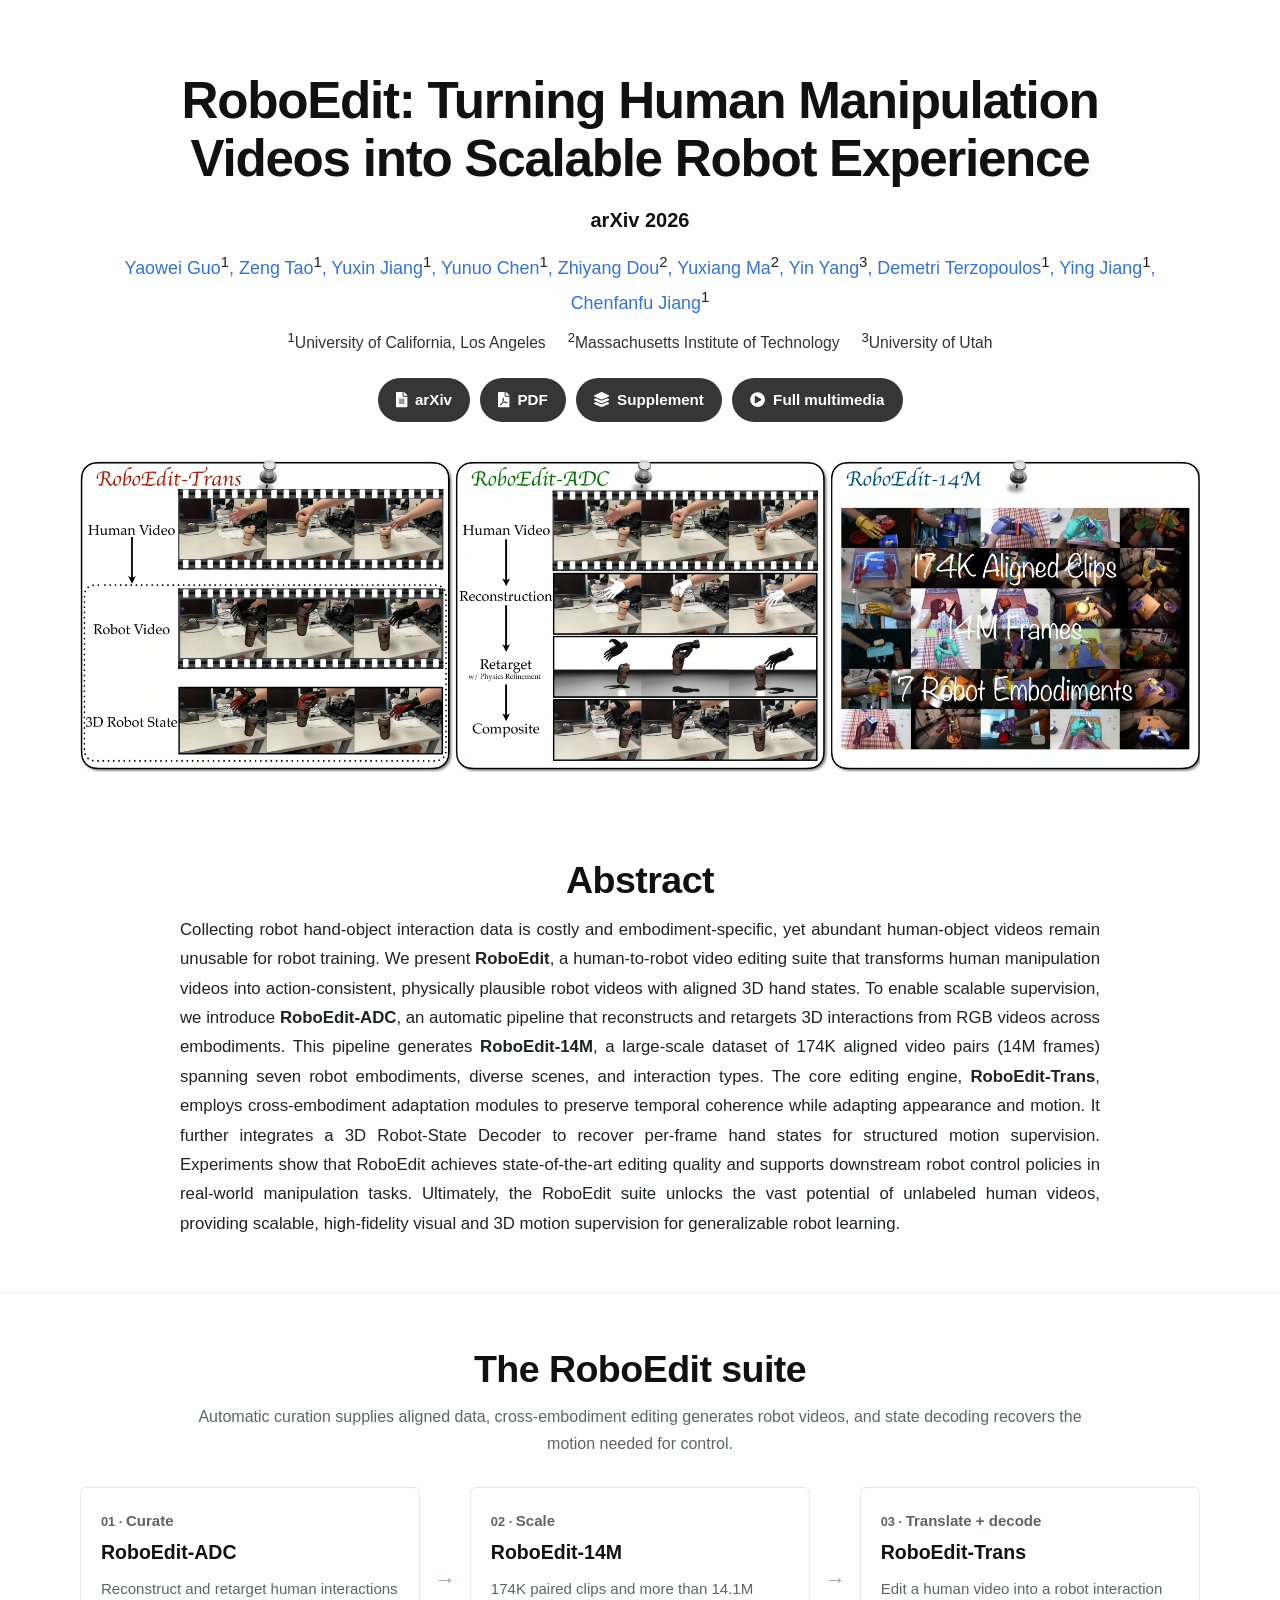
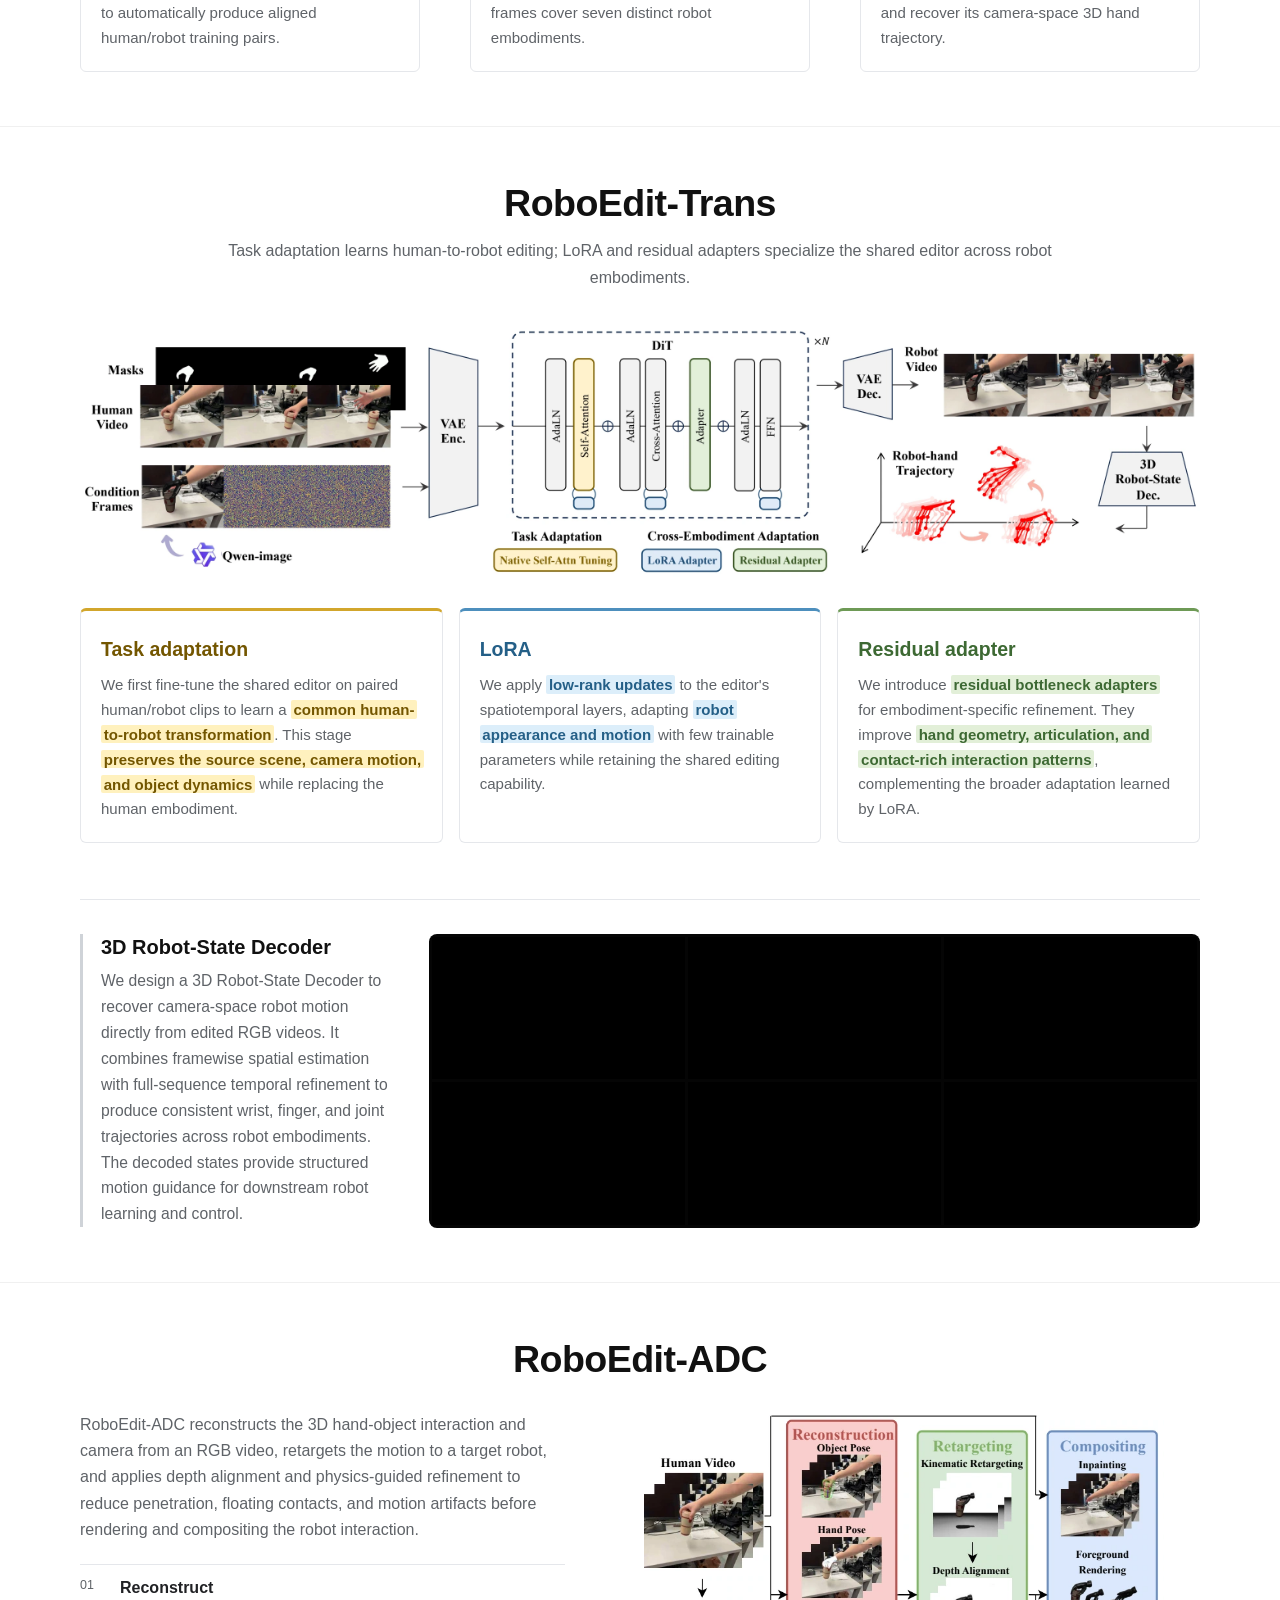
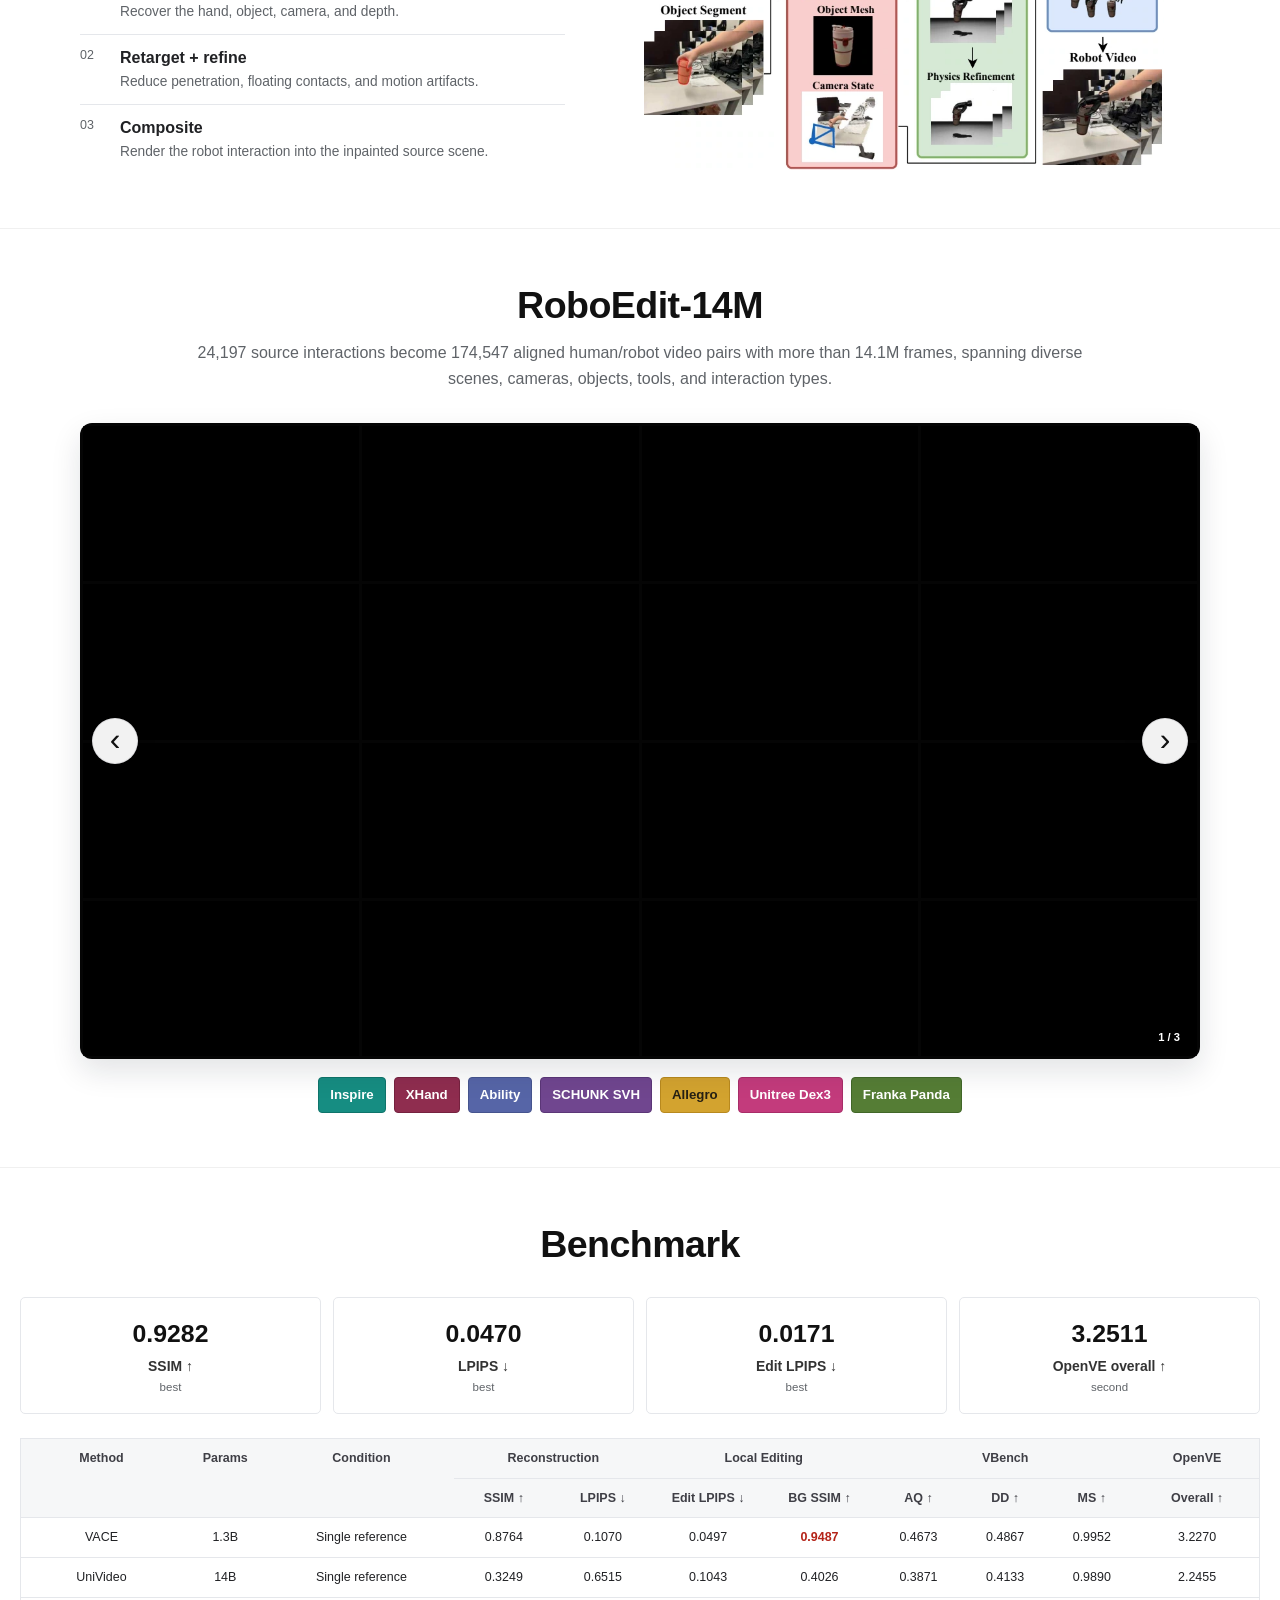
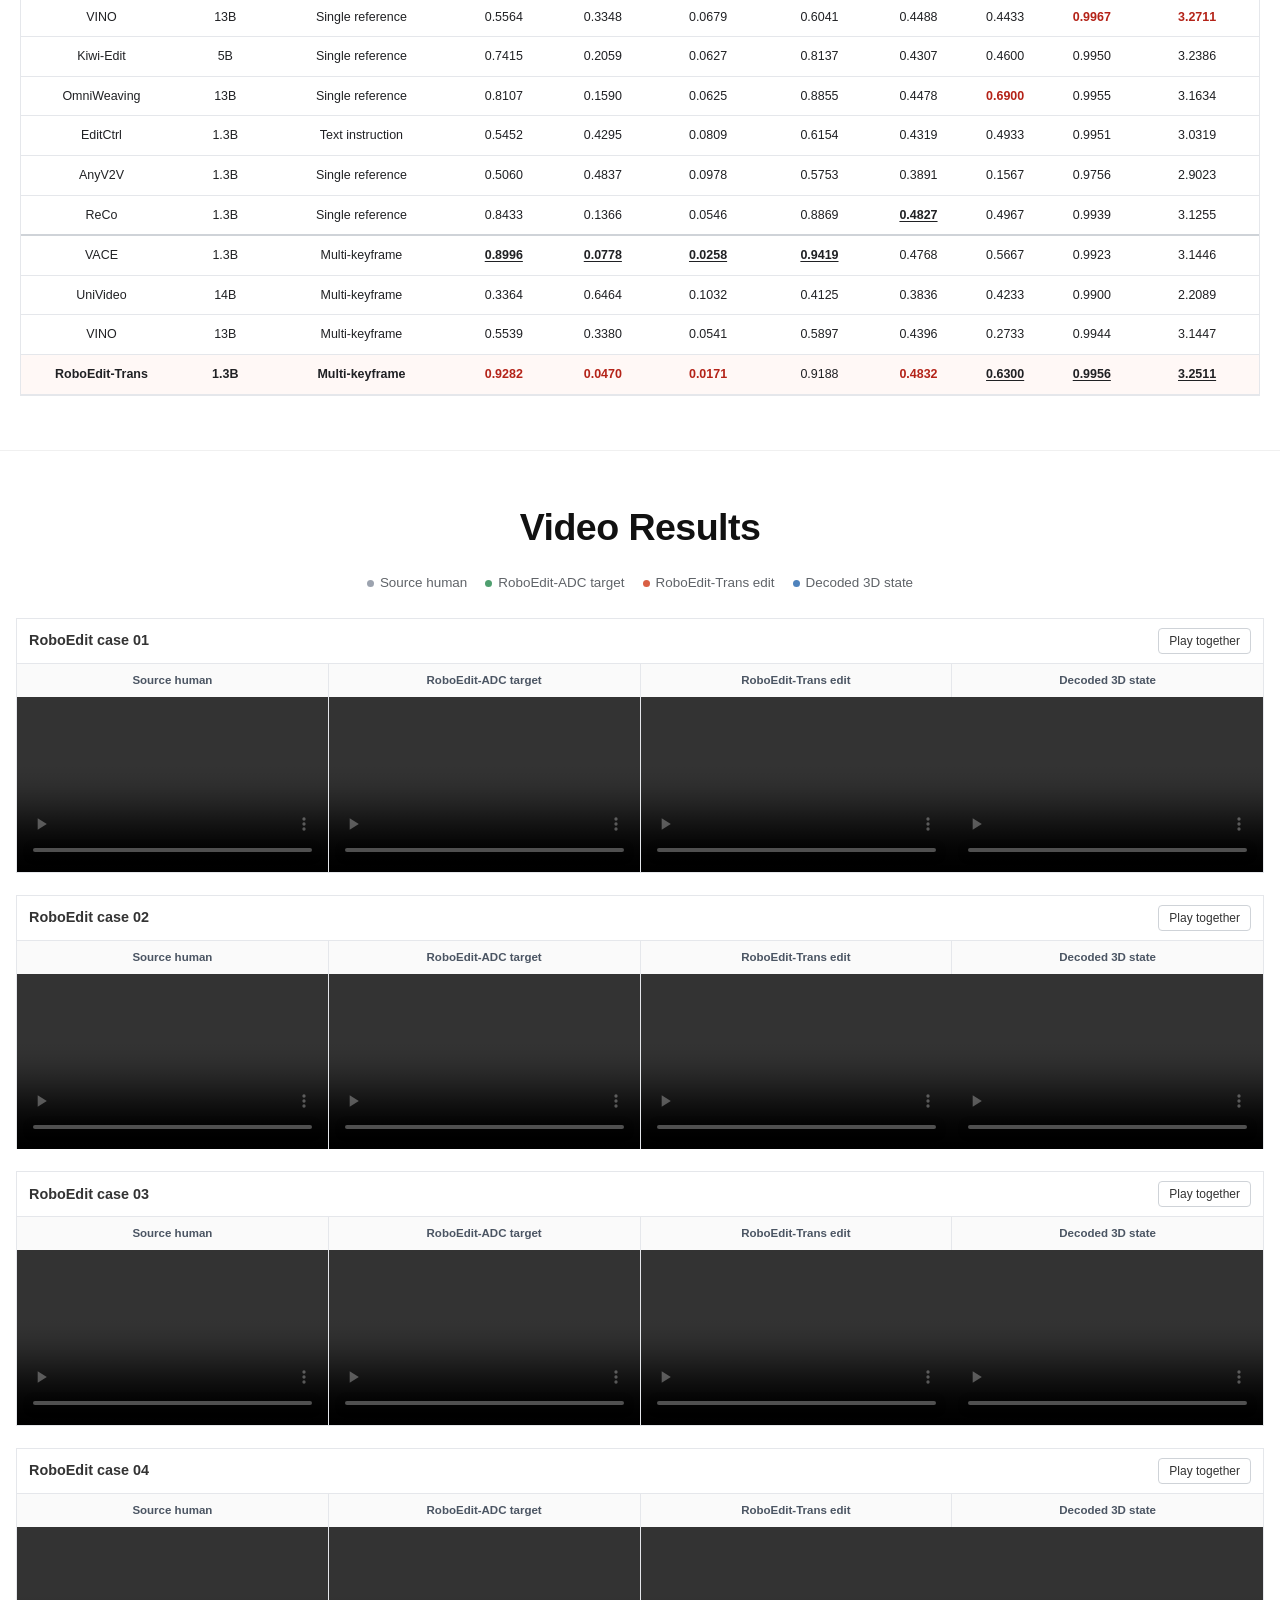
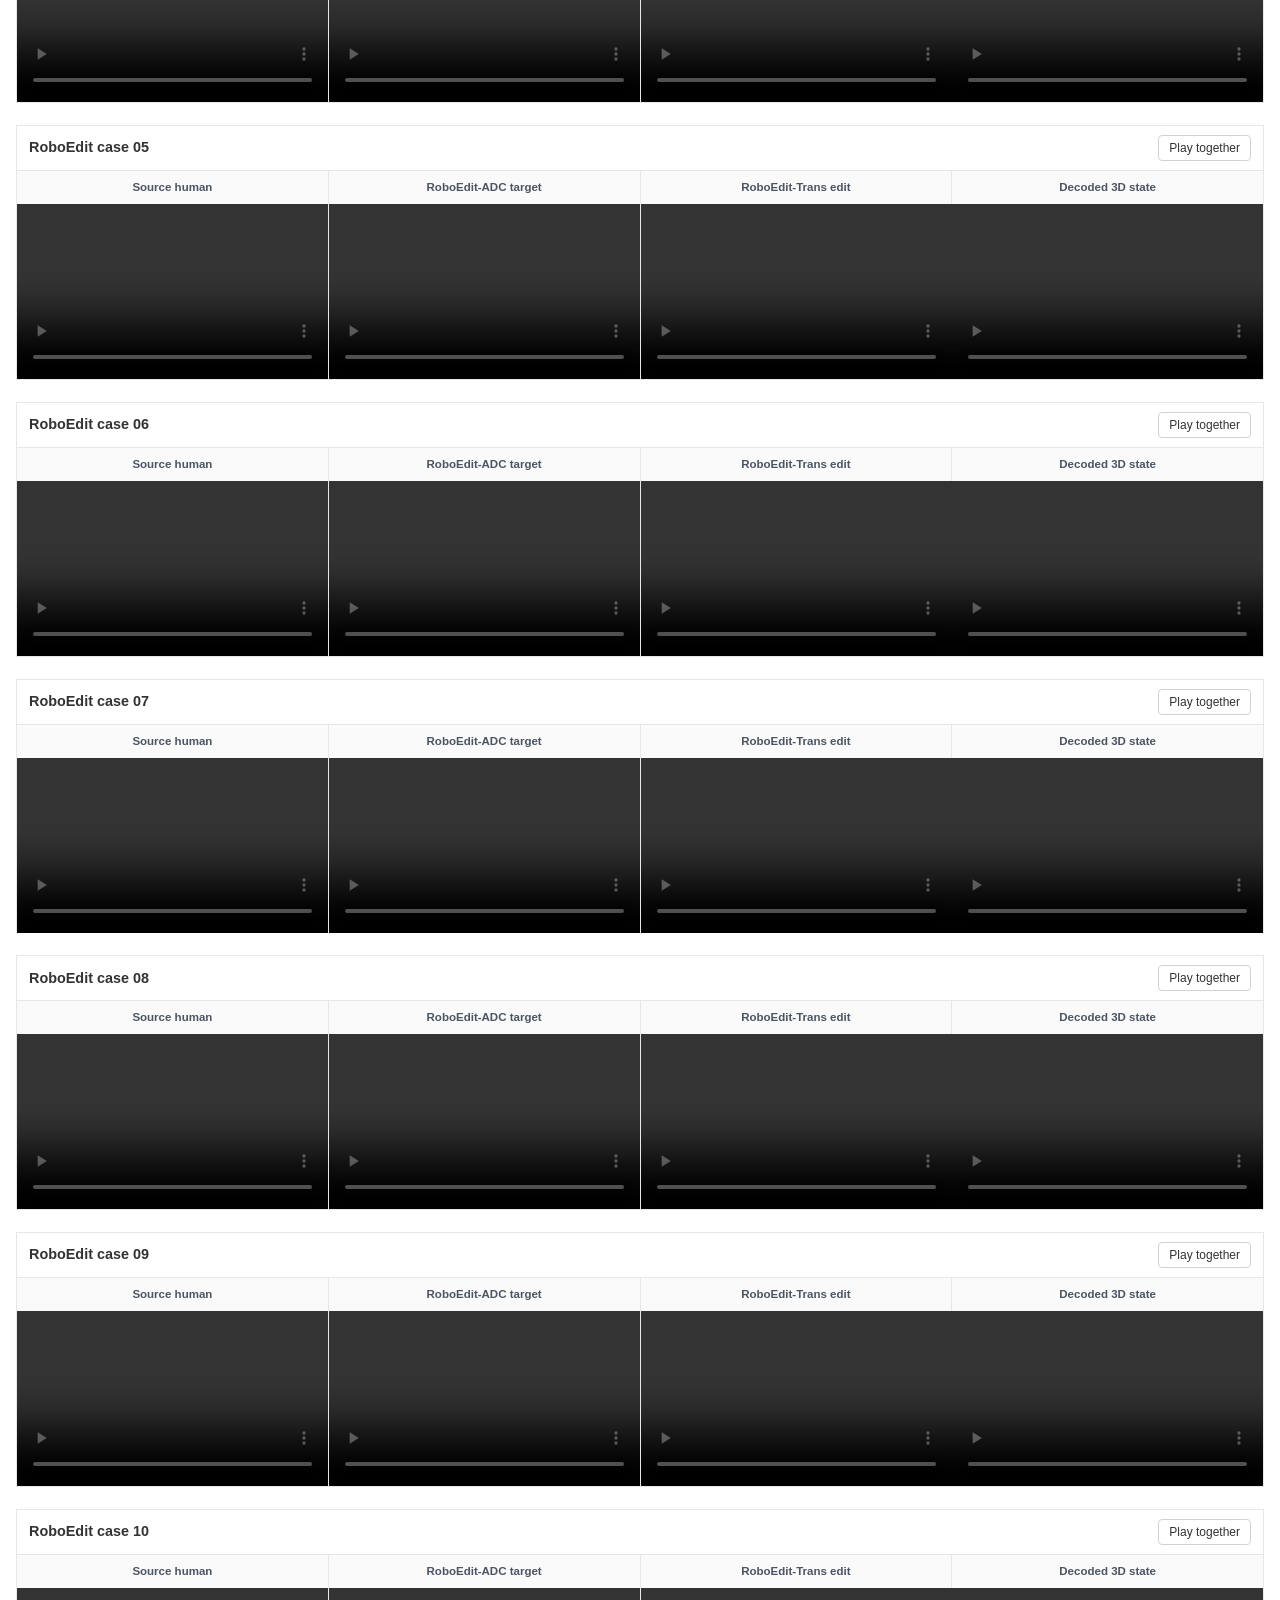
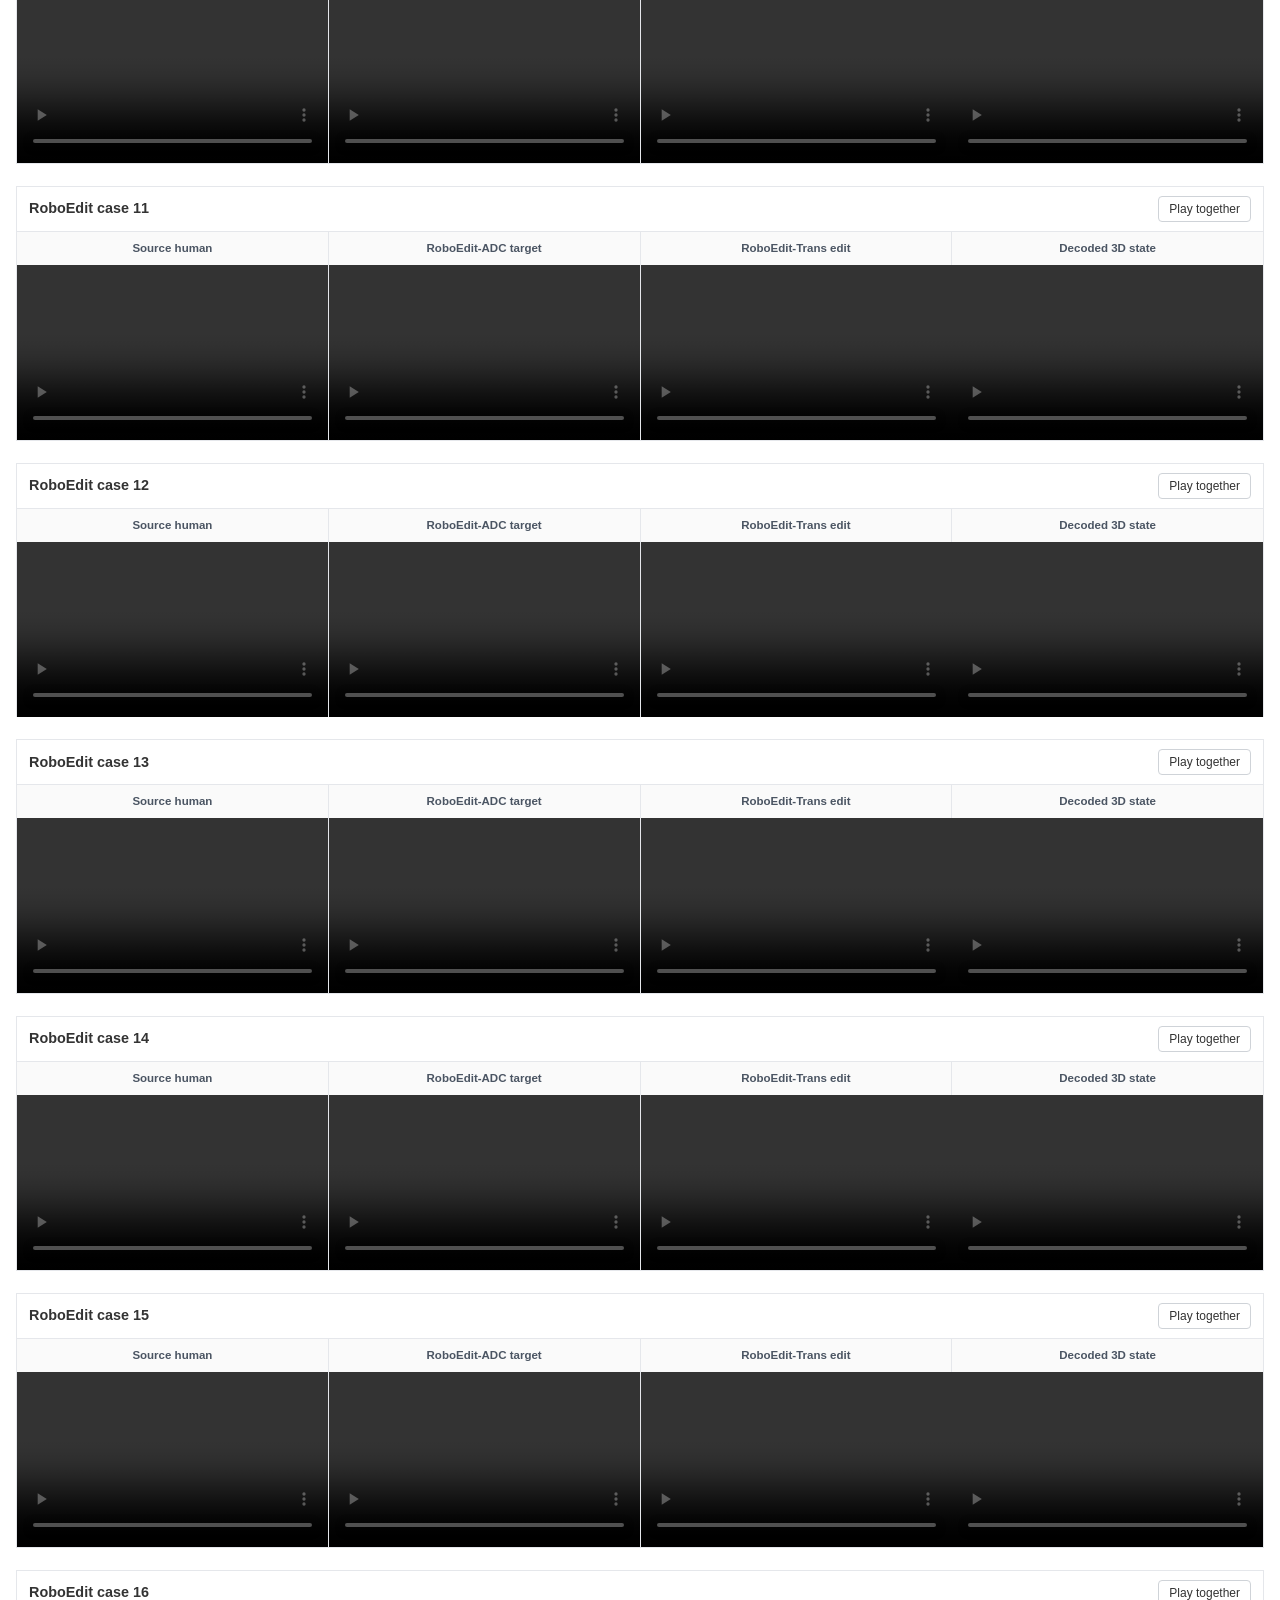
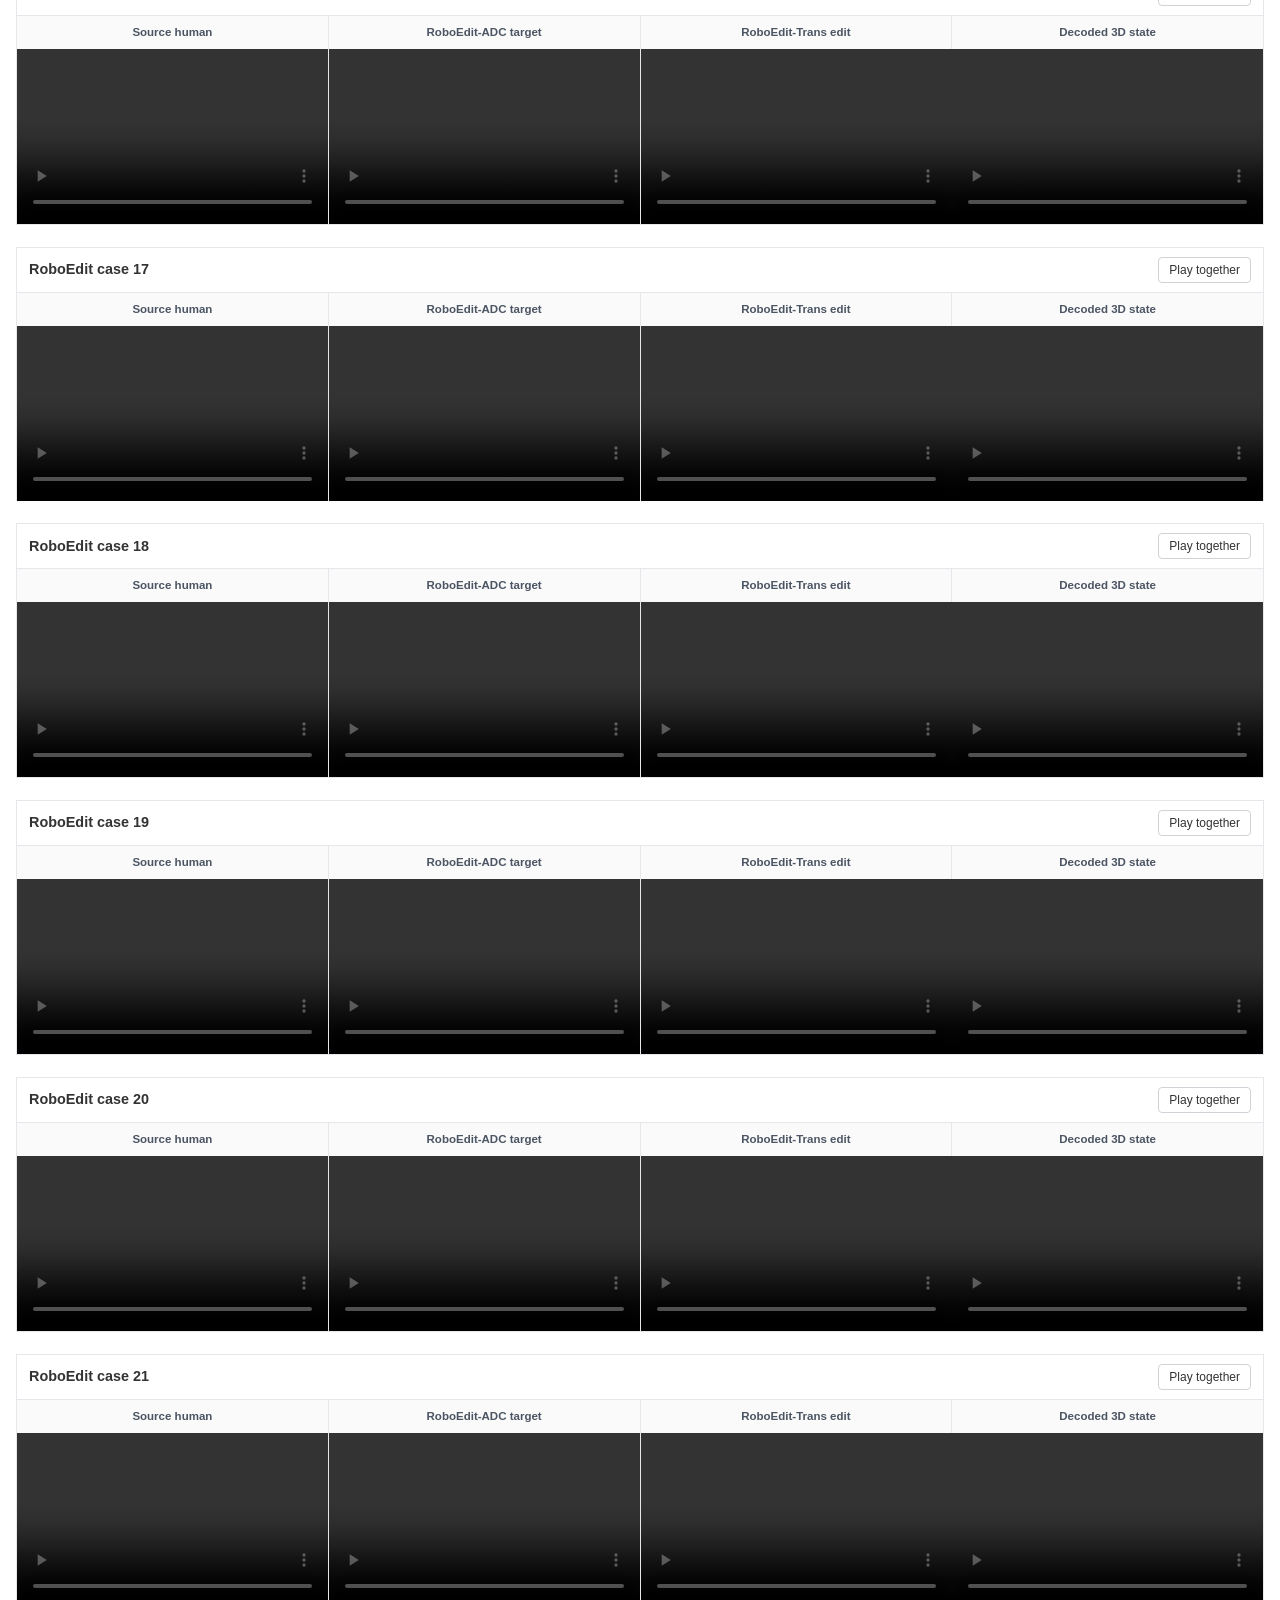
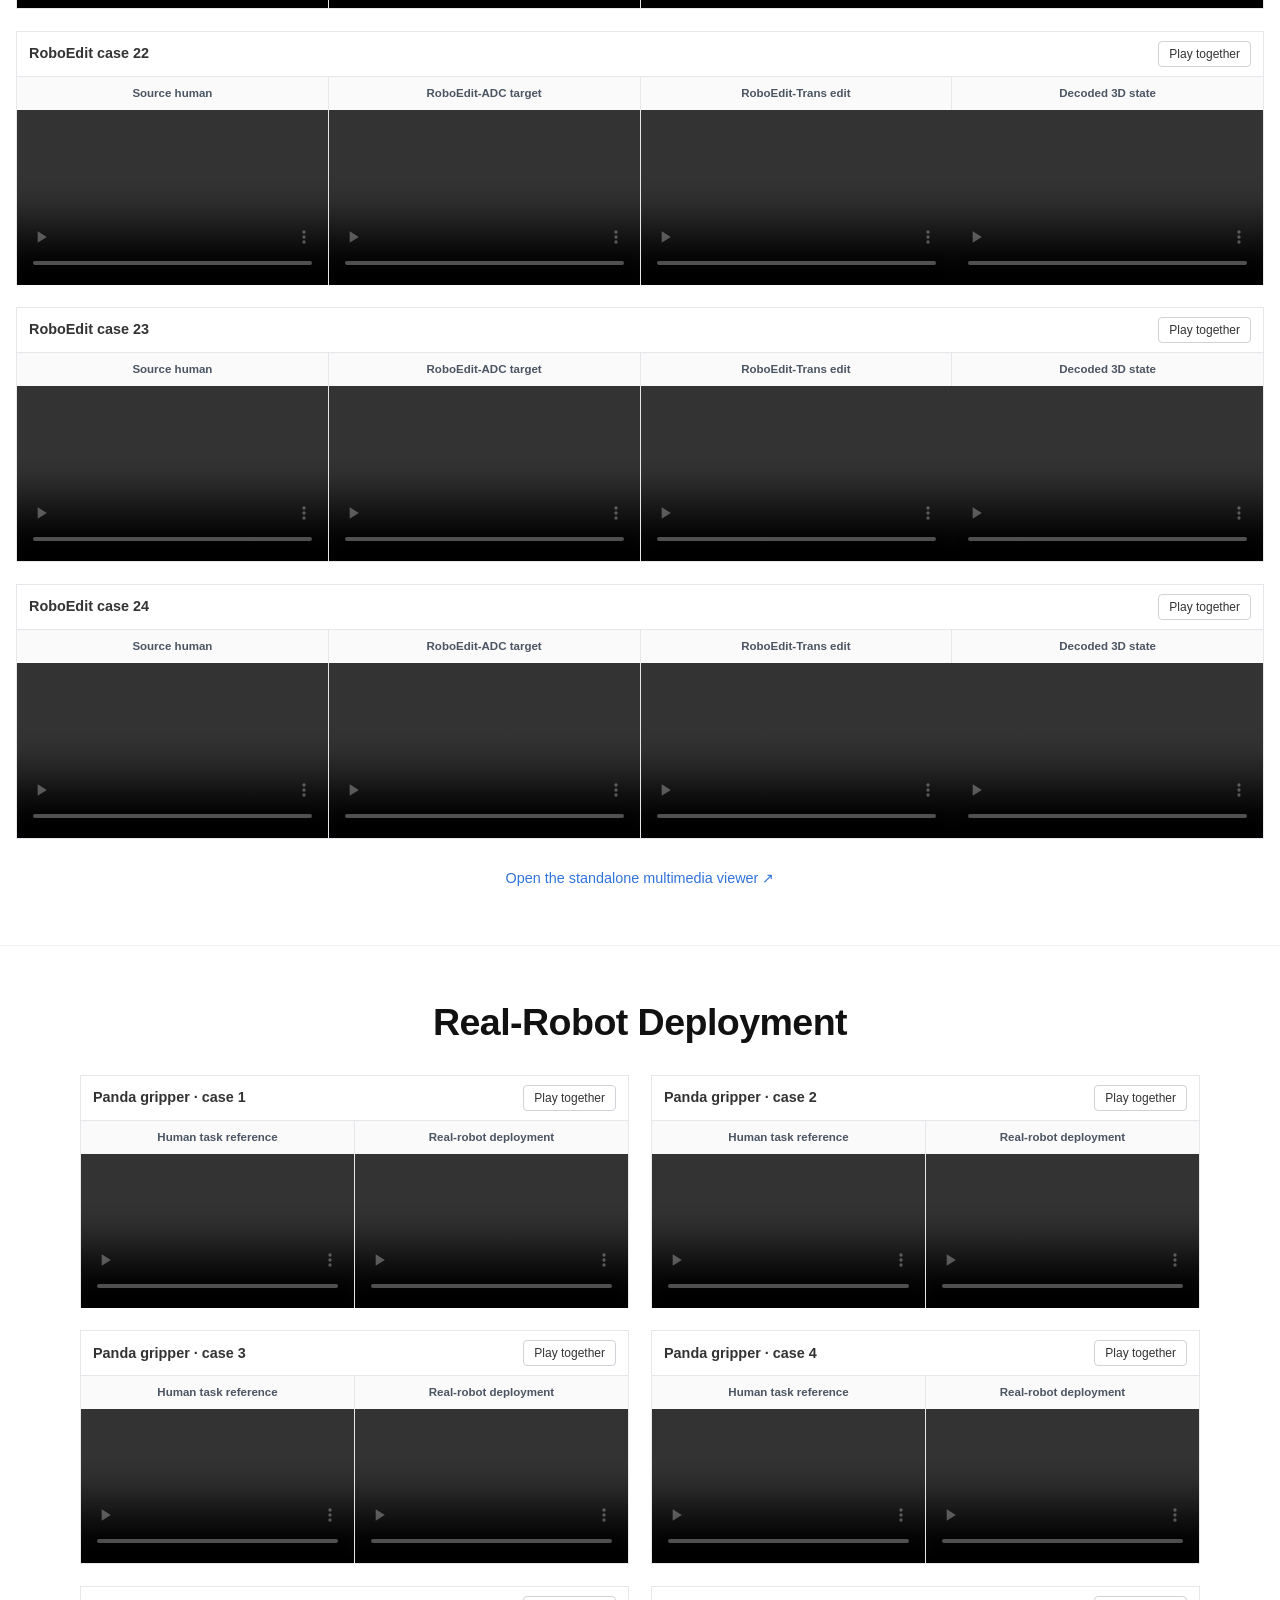
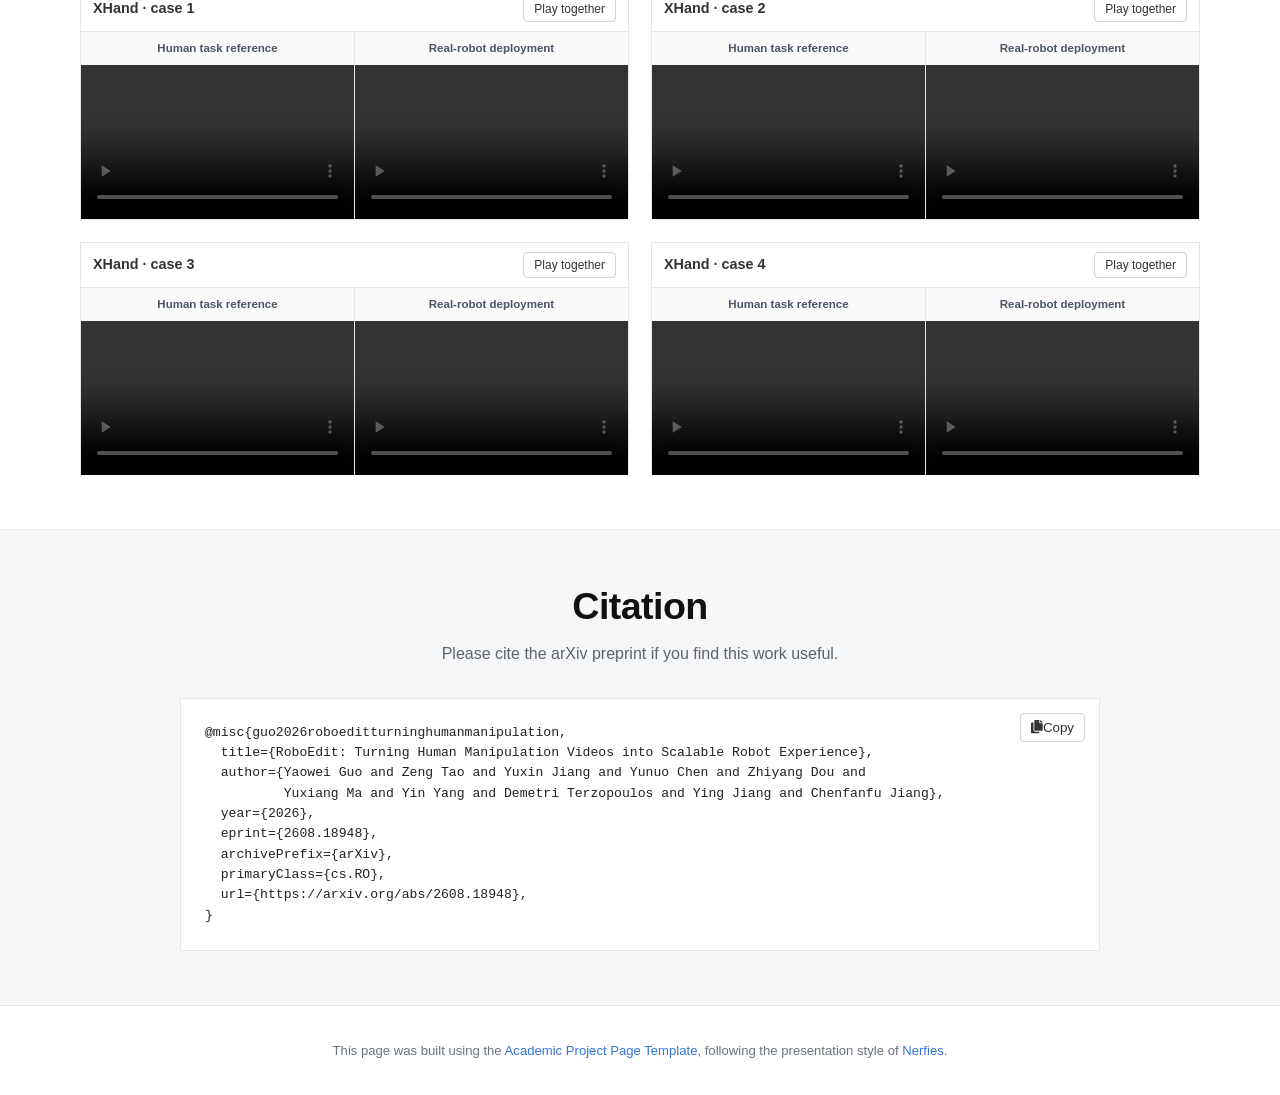
==== commit ae8705e1: "Add RoboEdit video walls" ====
--- a/index.html
+++ b/index.html
@@ -38,7 +38,7 @@
   <link rel="icon" href="static/images/ucla-favicon.svg" type="image/svg+xml">
   <link rel="apple-touch-icon" href="static/images/ucla-favicon.svg">
   <link rel="stylesheet" href="static/css/bulma.min.css">
-  <link rel="stylesheet" href="static/css/academic.css?v=20260828-8">
+  <link rel="stylesheet" href="static/css/academic.css?v=20260829-1">
 
   <script type="application/ld+json">
   {
@@ -169,13 +169,20 @@
           <article><h3>Residual adapter</h3><p>We introduce <span class="module-highlight">residual bottleneck adapters</span> for embodiment-specific refinement. They improve <span class="module-highlight">hand geometry, articulation, and contact-rich interaction patterns</span>, complementing the broader adaptation learned by LoRA.</p></article>
         </div>
 
-        <div class="decoder-result reveal">
+        <div class="decoder-result reveal" id="decoder">
           <div class="decoder-result-copy">
             <h3>3D Robot-State Decoder</h3>
             <p>We design a 3D Robot-State Decoder to recover camera-space robot motion directly from edited RGB videos. It combines framewise spatial estimation with full-sequence temporal refinement to produce consistent wrist, finger, and joint trajectories across robot embodiments. The decoded states provide structured motion guidance for downstream robot learning and control.</p>
           </div>
-          <figure class="paper-figure">
-            <img src="static/images/decoder_predictions.webp" alt="Decoded 3D robot-hand trajectories aligned with RoboEdit-Trans video results" width="2400" height="1027" loading="lazy">
+          <figure class="paper-figure decoder-video-figure" aria-label="Six decoded 3D robot-state video examples">
+            <div class="decoder-video-grid">
+              <video class="feature-video" muted loop autoplay playsinline preload="metadata" aria-label="Decoded 3D robot state example 1" src="static/videos/RoboEdit_results/RoboEdit-Trans_results/1_decoded_robot_state.mp4"></video>
+              <video class="feature-video" muted loop autoplay playsinline preload="metadata" aria-label="Decoded 3D robot state example 2" src="static/videos/RoboEdit_results/RoboEdit-Trans_results/2_decoded_robot_state.mp4"></video>
+              <video class="feature-video" muted loop autoplay playsinline preload="metadata" aria-label="Decoded 3D robot state example 3" src="static/videos/RoboEdit_results/RoboEdit-Trans_results/3_decoded_robot_state.mp4"></video>
+              <video class="feature-video" muted loop autoplay playsinline preload="metadata" aria-label="Decoded 3D robot state example 4" src="static/videos/RoboEdit_results/RoboEdit-Trans_results/4_decoded_robot_state.mp4"></video>
+              <video class="feature-video" muted loop autoplay playsinline preload="metadata" aria-label="Decoded 3D robot state example 5" src="static/videos/RoboEdit_results/RoboEdit-Trans_results/8_decoded_robot_state.mp4"></video>
+              <video class="feature-video" muted loop autoplay playsinline preload="metadata" aria-label="Decoded 3D robot state example 6" src="static/videos/RoboEdit_results/RoboEdit-Trans_results/19_decoded_robot_state.mp4"></video>
+            </div>
           </figure>
         </div>
       </div>
@@ -208,9 +215,12 @@
           <h2>RoboEdit-14M</h2>
           <p>24,197 source interactions become 174,547 aligned human/robot video pairs with more than 14.1M frames, spanning diverse scenes, cameras, objects, tools, and interaction types.</p>
         </div>
-        <figure class="dataset-figure reveal">
-          <img src="static/images/dataset_overview.webp" alt="RoboEdit-14M examples across diverse scenes and seven robot embodiments" width="4000" height="965" loading="lazy">
-        </figure>
+        <div class="dataset-video-carousel reveal" aria-label="RoboEdit-14M paired video examples">
+          <div class="dataset-video-wall" id="dataset-video-wall"></div>
+          <button class="dataset-wall-nav dataset-wall-prev" type="button" aria-label="Show previous RoboEdit-14M video examples">‹</button>
+          <button class="dataset-wall-nav dataset-wall-next" type="button" aria-label="Show next RoboEdit-14M video examples">›</button>
+          <span class="dataset-page-status" id="dataset-page-status" aria-live="polite"></span>
+        </div>
         <div class="embodiment-list reveal" aria-label="Supported robot embodiments">
           <span class="emb-inspire">Inspire</span><span class="emb-xhand">XHand</span><span class="emb-ability">Ability</span><span class="emb-schunk">SCHUNK SVH</span><span class="emb-allegro">Allegro</span><span class="emb-dex3">Unitree Dex3</span><span class="emb-panda">Franka Panda</span>
         </div>
@@ -331,6 +341,6 @@
   <div class="copy-toast" role="status" aria-live="polite">BibTeX copied</div>
 
   <script defer src="static/js/fontawesome.all.min.js"></script>
-  <script defer src="static/js/index.js?v=20260829-1"></script>
+  <script defer src="static/js/index.js?v=20260829-2"></script>
 </body>
 </html>
--- a/static/css/academic.css
+++ b/static/css/academic.css
@@ -258,6 +258,23 @@
 }
 .decoder-result-copy p { margin: 0; color: var(--muted); font-size: .98rem; }
 .decoder-result .paper-figure { margin: 0; }
+.decoder-video-figure {
+  overflow: hidden;
+  background: #050505;
+  border-radius: 8px;
+}
+.decoder-video-grid {
+  display: grid;
+  grid-template-columns: repeat(3, minmax(0, 1fr));
+  gap: 3px;
+  padding: 3px;
+}
+.decoder-video-grid video {
+  width: 100%;
+  aspect-ratio: 16 / 9;
+  object-fit: cover;
+  background: #000;
+}
 
 .adc-content {
   display: grid;
@@ -277,6 +294,62 @@
 .light-heading p { color: var(--muted); }
 .dataset-figure { margin: 0; }
 .dataset-figure img { width: 100%; height: auto; }
+.dataset-video-carousel {
+  position: relative;
+  overflow: hidden;
+  min-height: 0;
+  padding: 3px;
+  background: #050505;
+  border-radius: 12px;
+  box-shadow: 0 12px 30px rgba(17, 24, 39, .12);
+}
+.dataset-video-wall {
+  display: grid;
+  grid-template-columns: repeat(4, minmax(0, 1fr));
+  gap: 3px;
+  background: #050505;
+}
+.dataset-video-wall video {
+  width: 100%;
+  aspect-ratio: 16 / 9;
+  object-fit: cover;
+  background: #000;
+}
+.dataset-wall-nav {
+  position: absolute;
+  top: 50%;
+  z-index: 2;
+  display: grid;
+  place-items: center;
+  width: 46px;
+  height: 46px;
+  padding: 0 0 4px;
+  border: 1px solid rgba(17, 24, 39, .08);
+  border-radius: 50%;
+  color: #111;
+  background: rgba(255, 255, 255, .95);
+  box-shadow: 0 5px 18px rgba(0, 0, 0, .22);
+  font-family: Arial, sans-serif;
+  font-size: 2rem;
+  line-height: 1;
+  transform: translateY(-50%);
+  cursor: pointer;
+}
+.dataset-wall-nav:hover { background: #fff; transform: translateY(-50%) scale(1.04); }
+.dataset-wall-prev { left: 12px; }
+.dataset-wall-next { right: 12px; }
+.dataset-page-status {
+  position: absolute;
+  right: 12px;
+  bottom: 10px;
+  z-index: 2;
+  padding: 3px 8px;
+  border-radius: 999px;
+  color: #fff;
+  background: rgba(0, 0, 0, .55);
+  font-size: .7rem;
+  font-weight: 600;
+}
 .embodiment-list {
   display: flex;
   flex-wrap: wrap;
@@ -475,6 +548,9 @@
   .section-block { padding: 42px 0; }
   .abstract-copy { font-size: 1rem; text-align: left; }
   .adc-content, .ablation-panel { grid-template-columns: 1fr; gap: 24px; }
+  .decoder-video-grid { grid-template-columns: repeat(2, minmax(0, 1fr)); }
+  .dataset-video-wall { grid-template-columns: repeat(2, minmax(0, 1fr)); }
+  .dataset-wall-nav { width: 40px; height: 40px; font-size: 1.7rem; }
   .metric-grid { grid-template-columns: repeat(2, 1fr); }
   .deployment-grid, .real-robot-cases { grid-template-columns: 1fr; }
   .citation-box { padding: 18px 14px; }
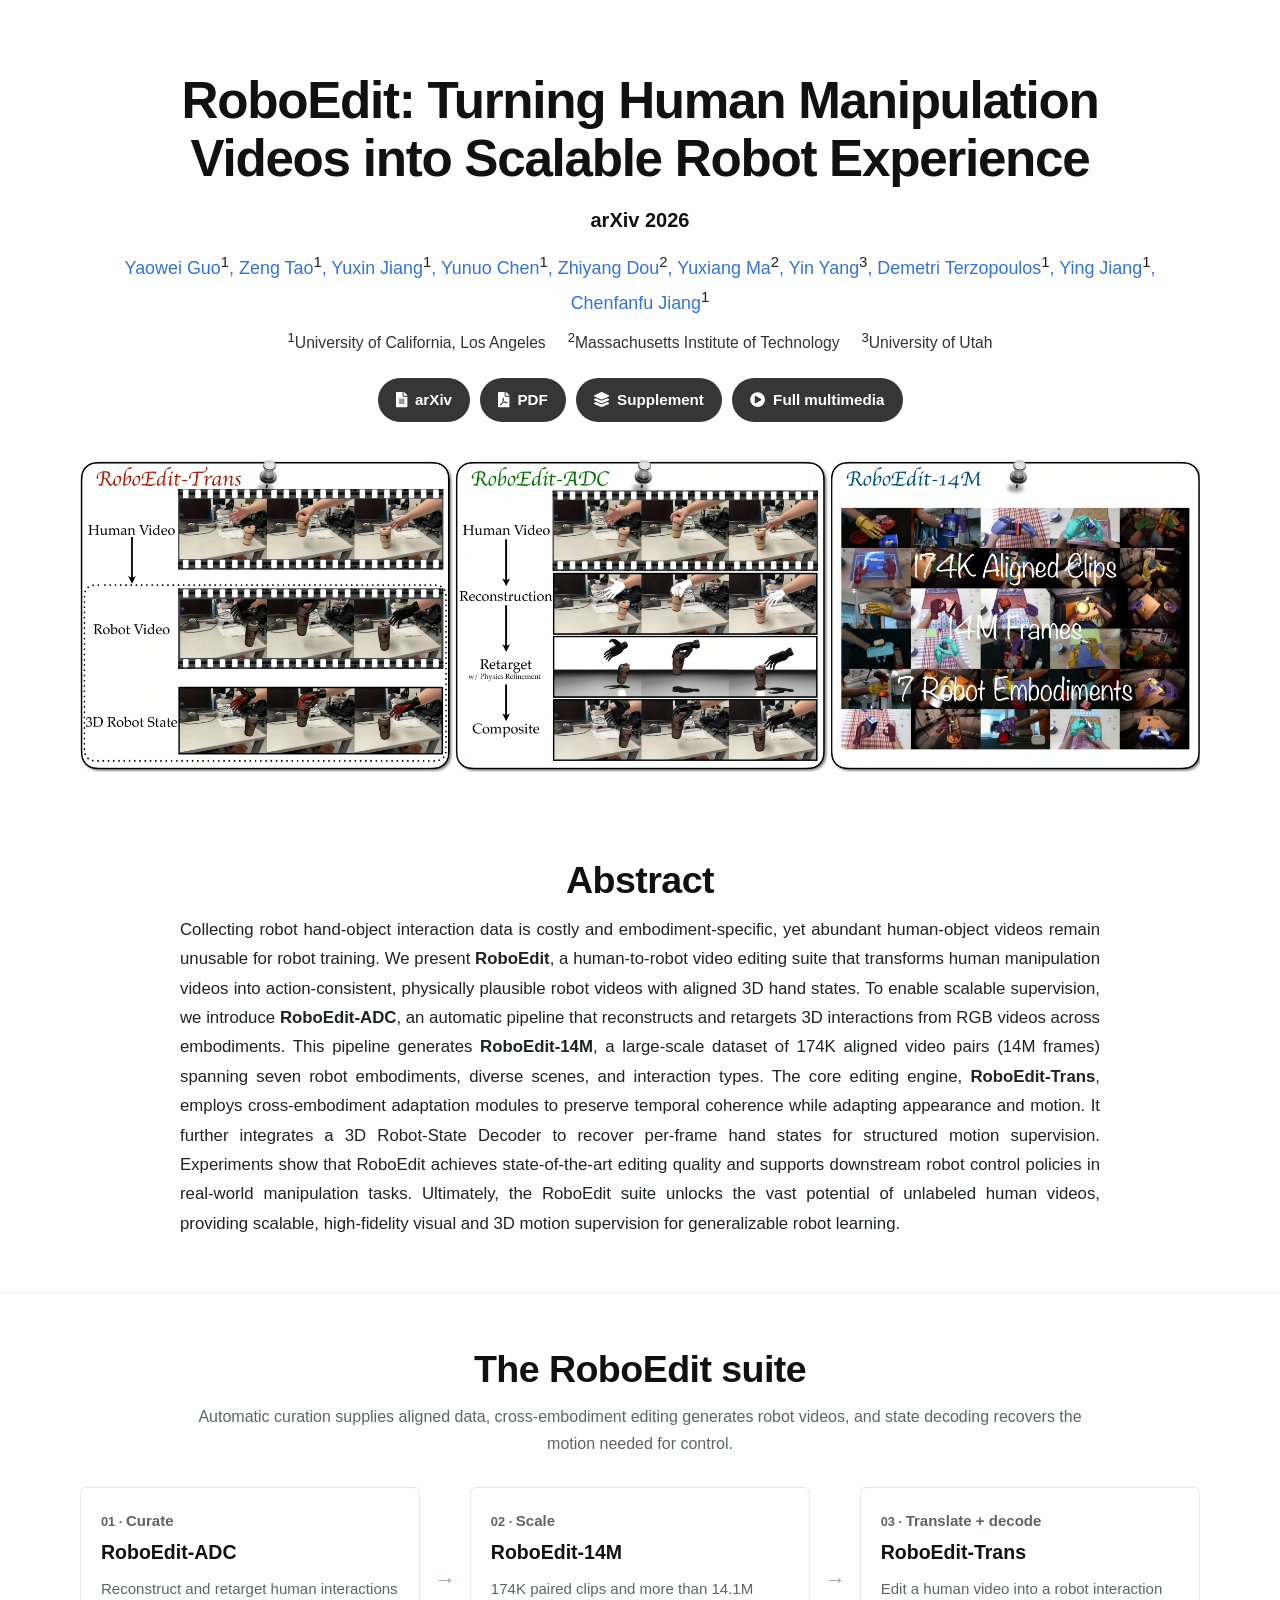
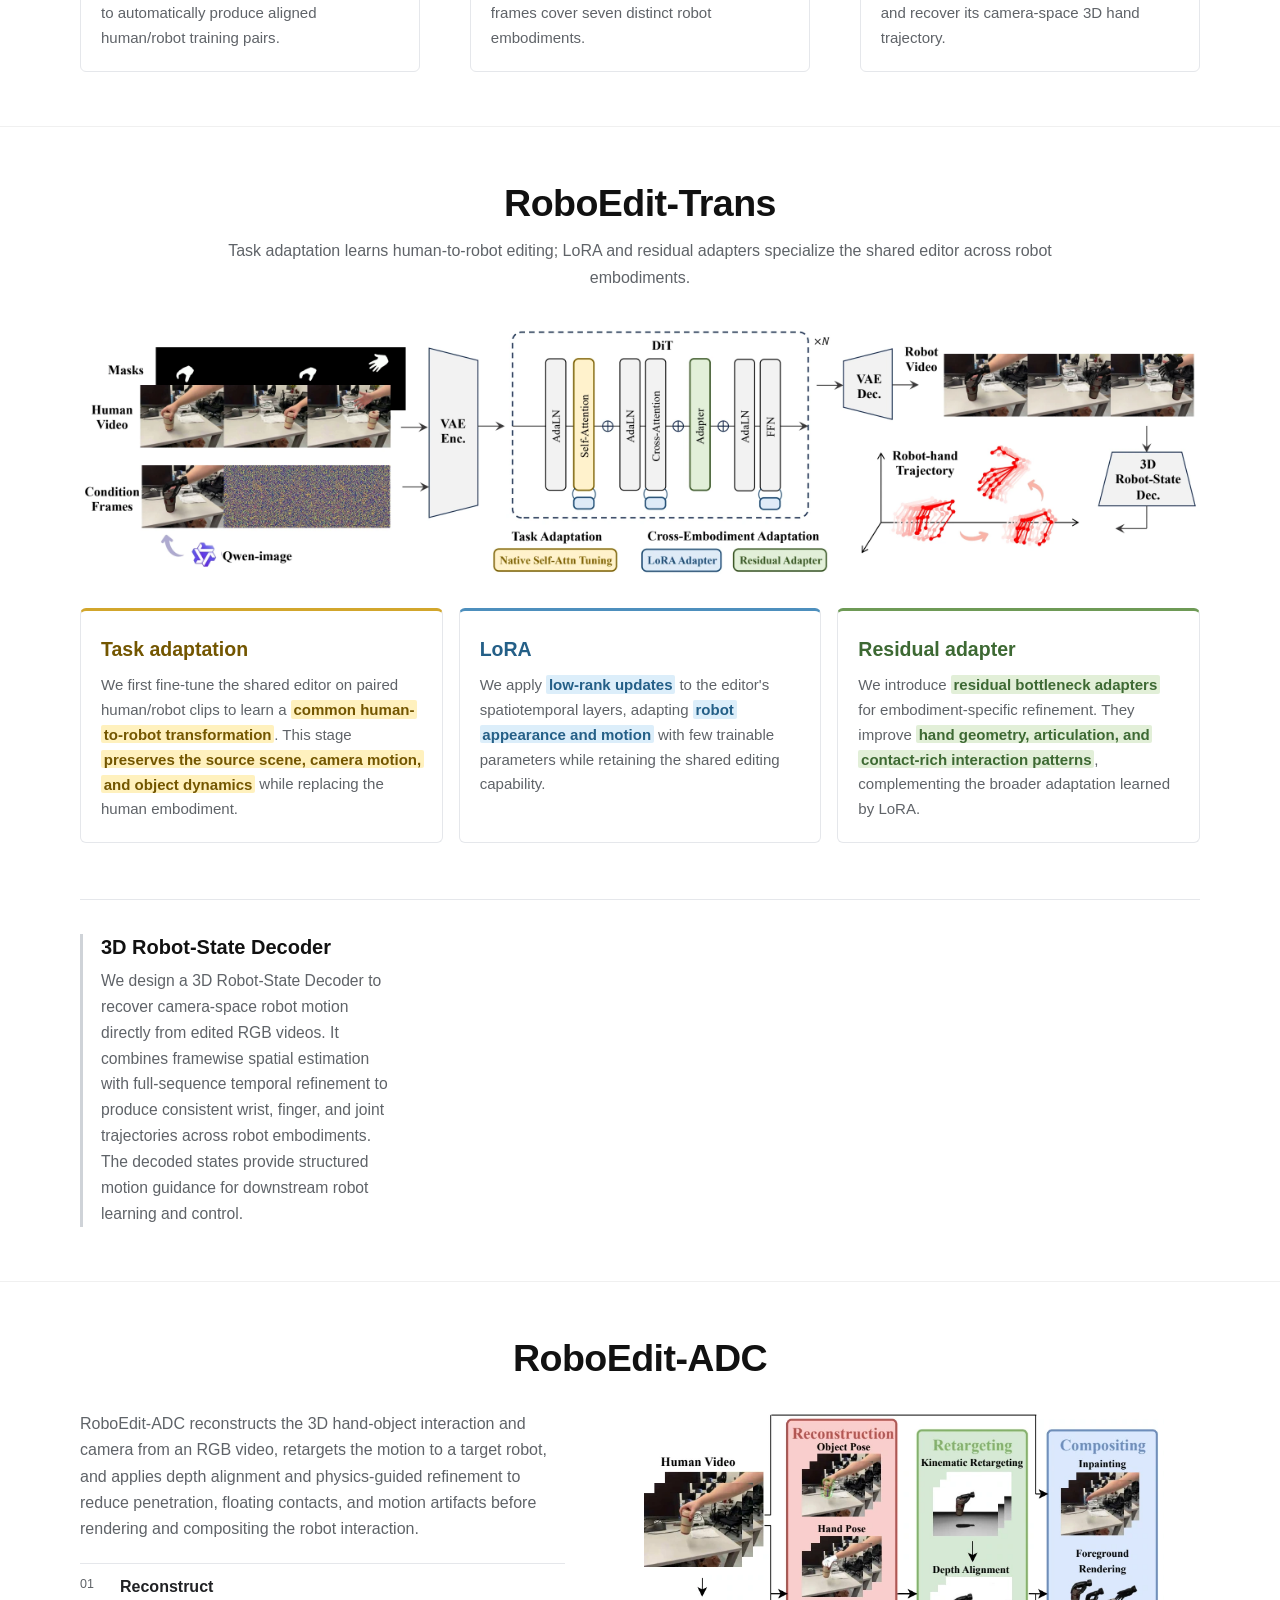
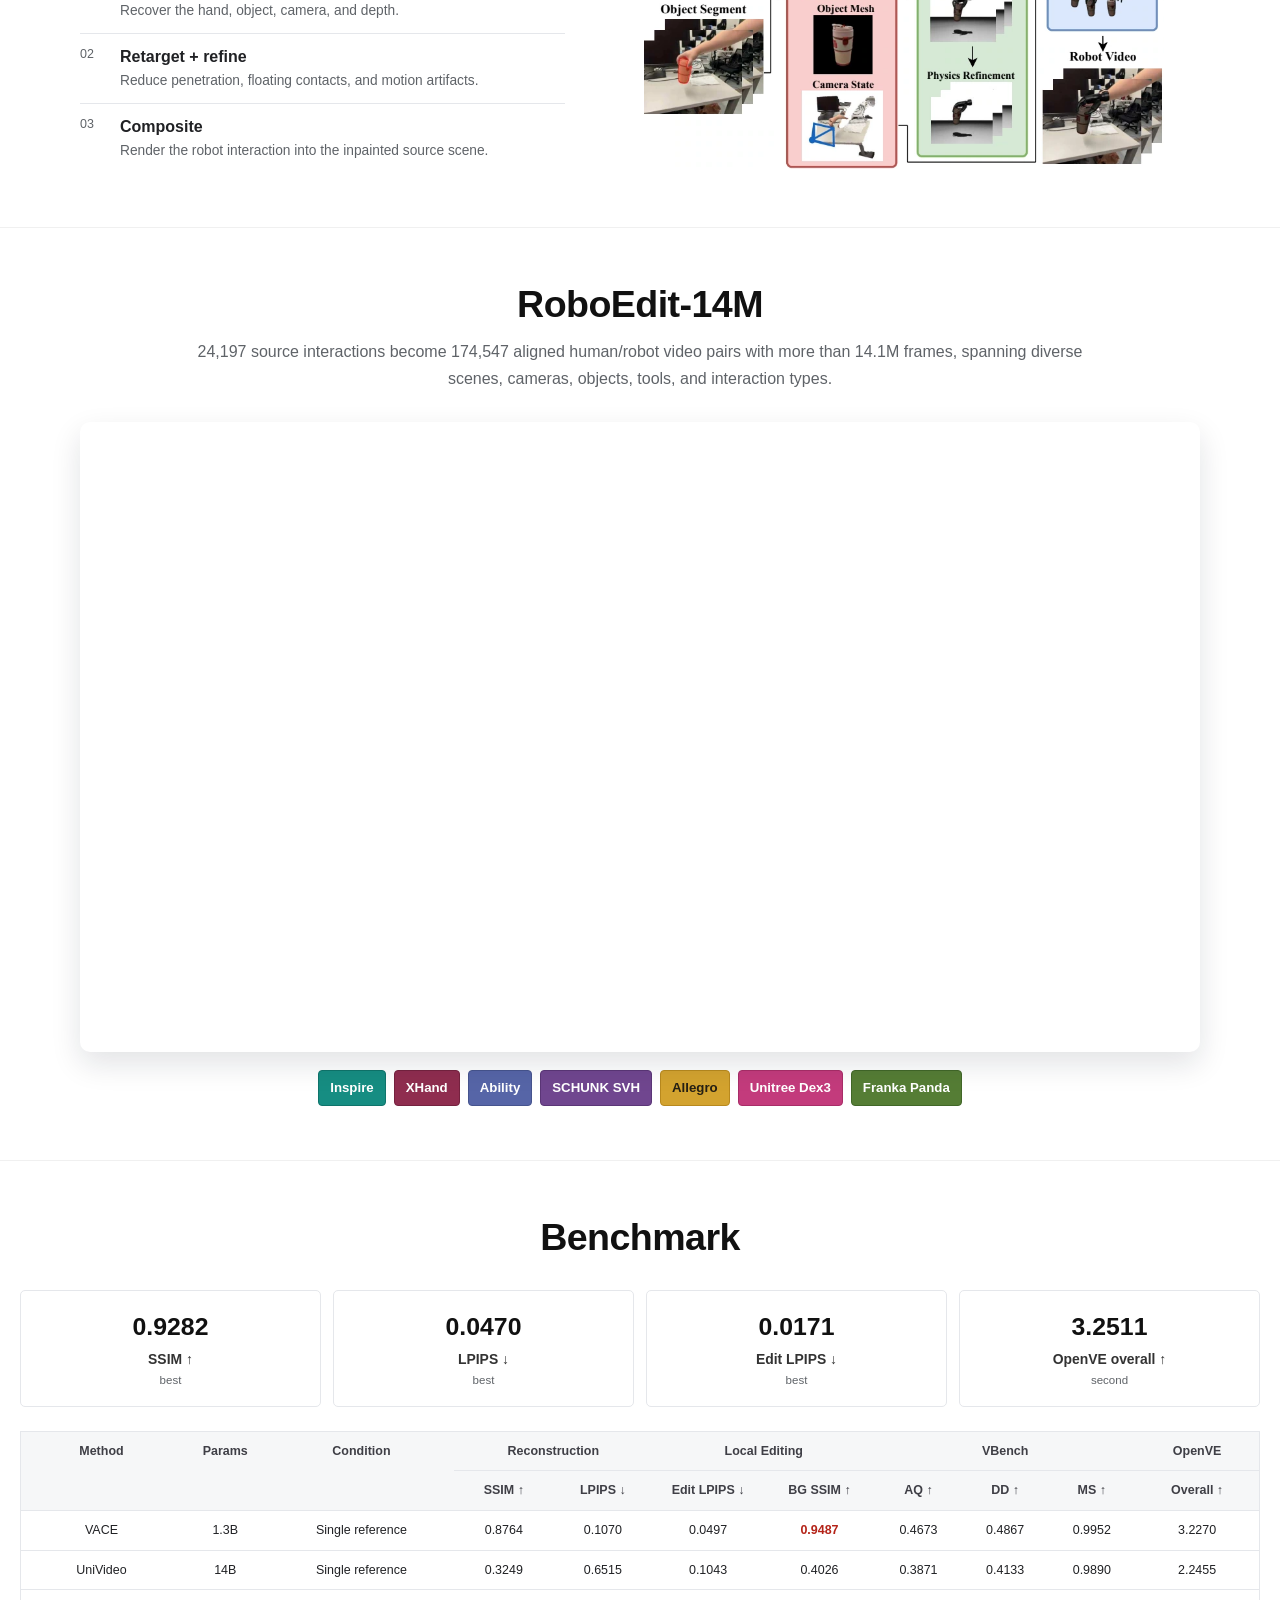
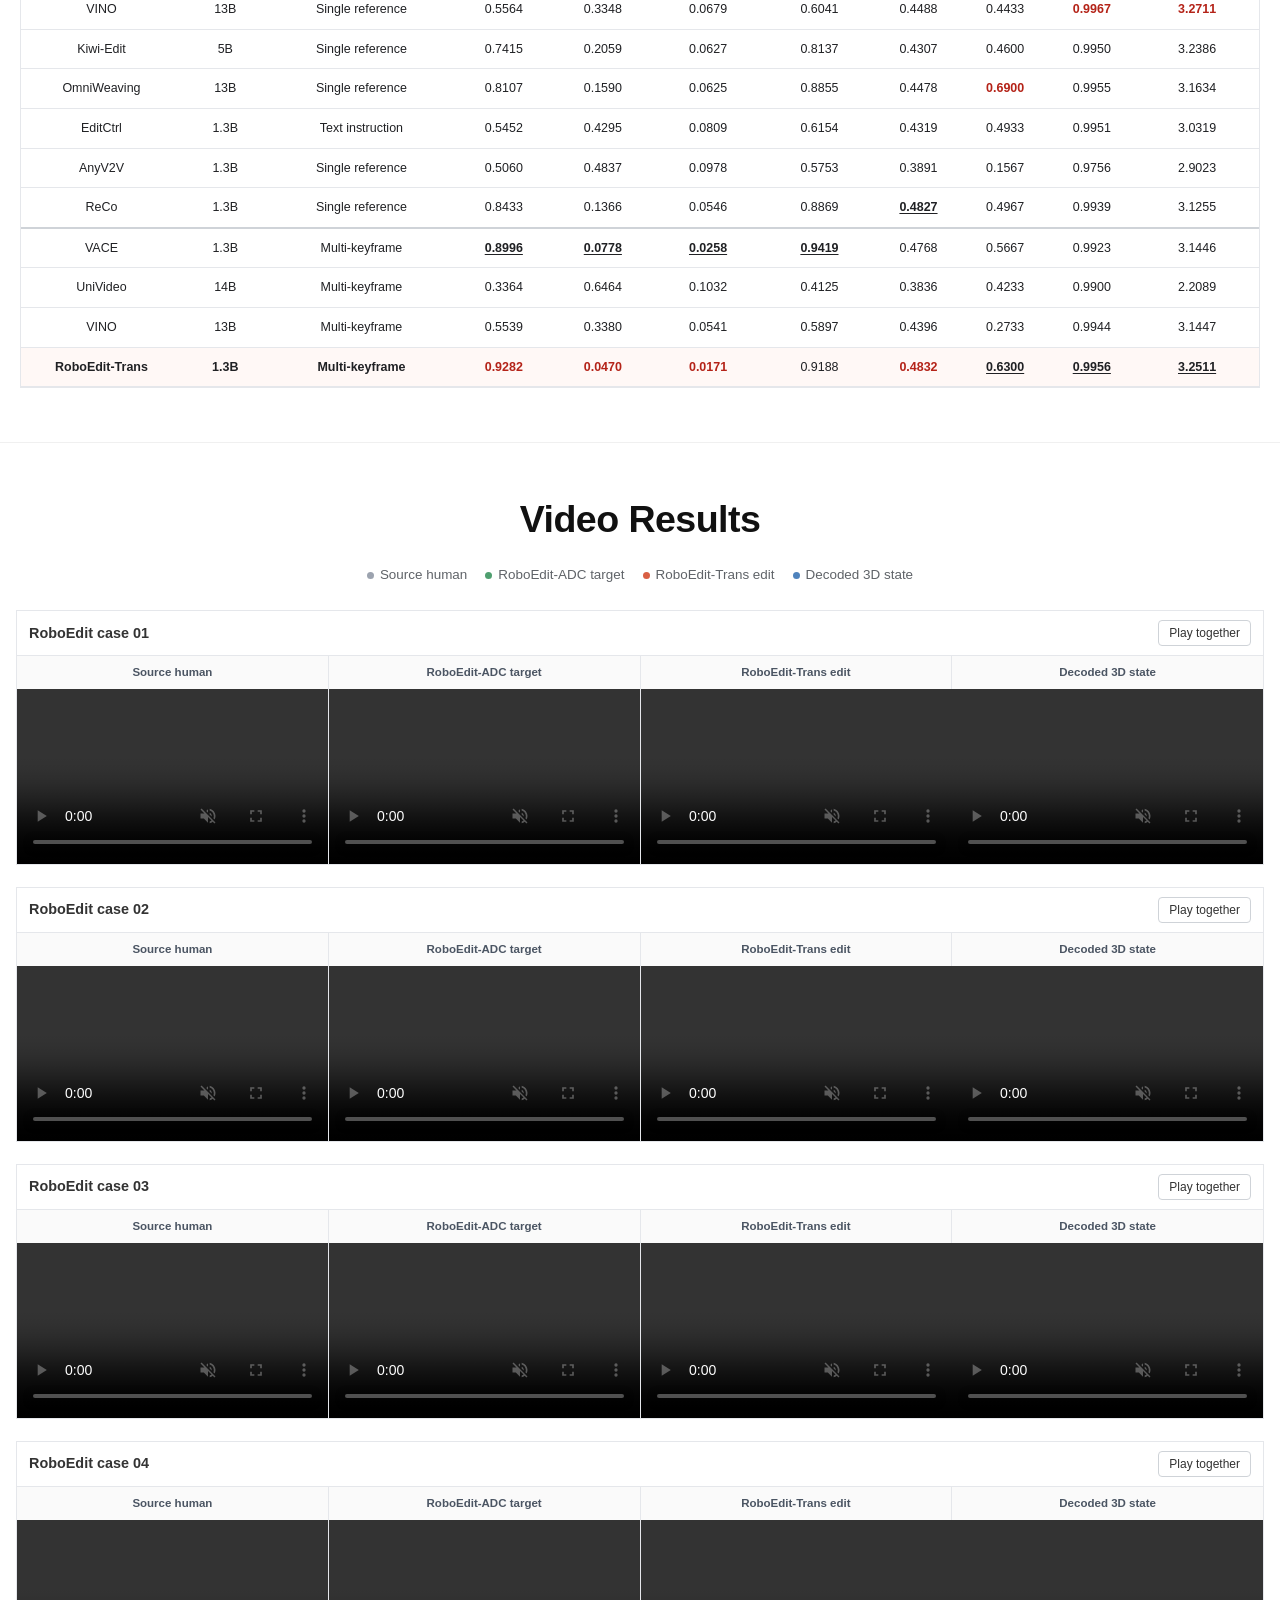
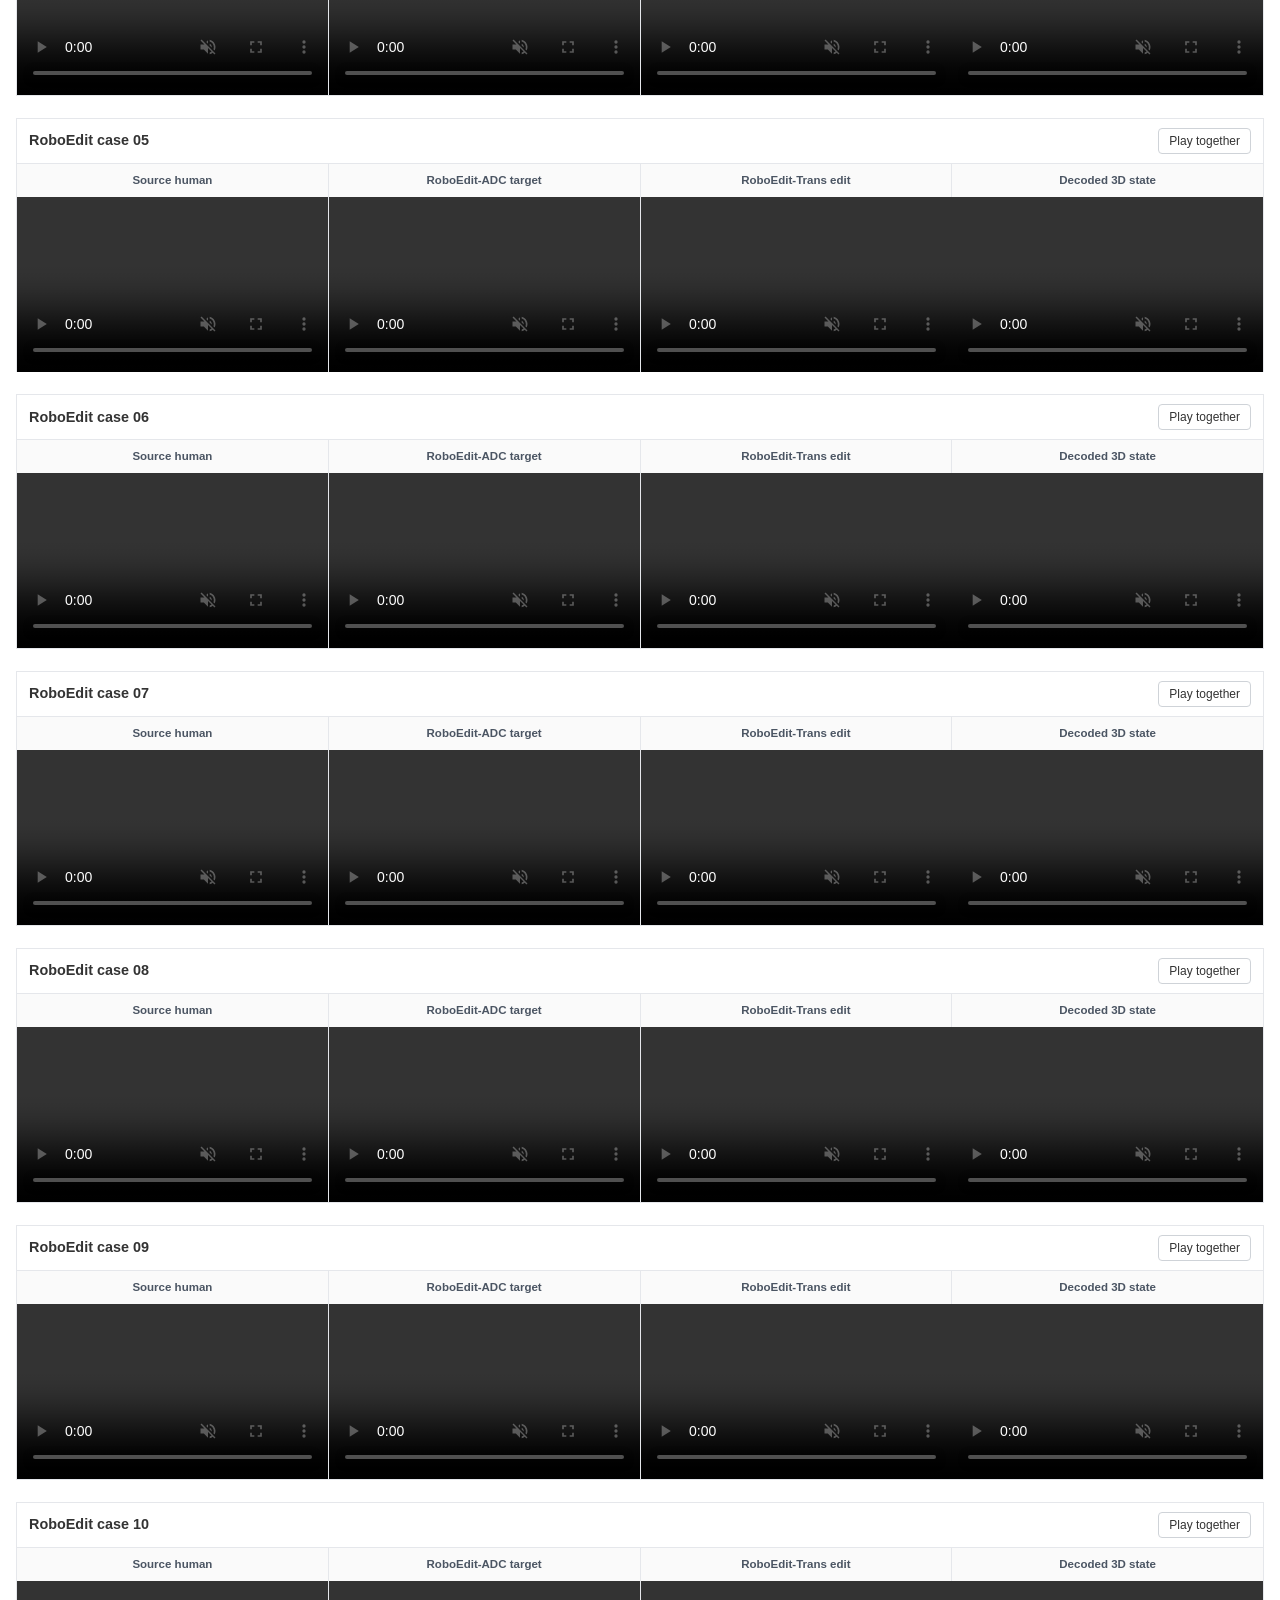
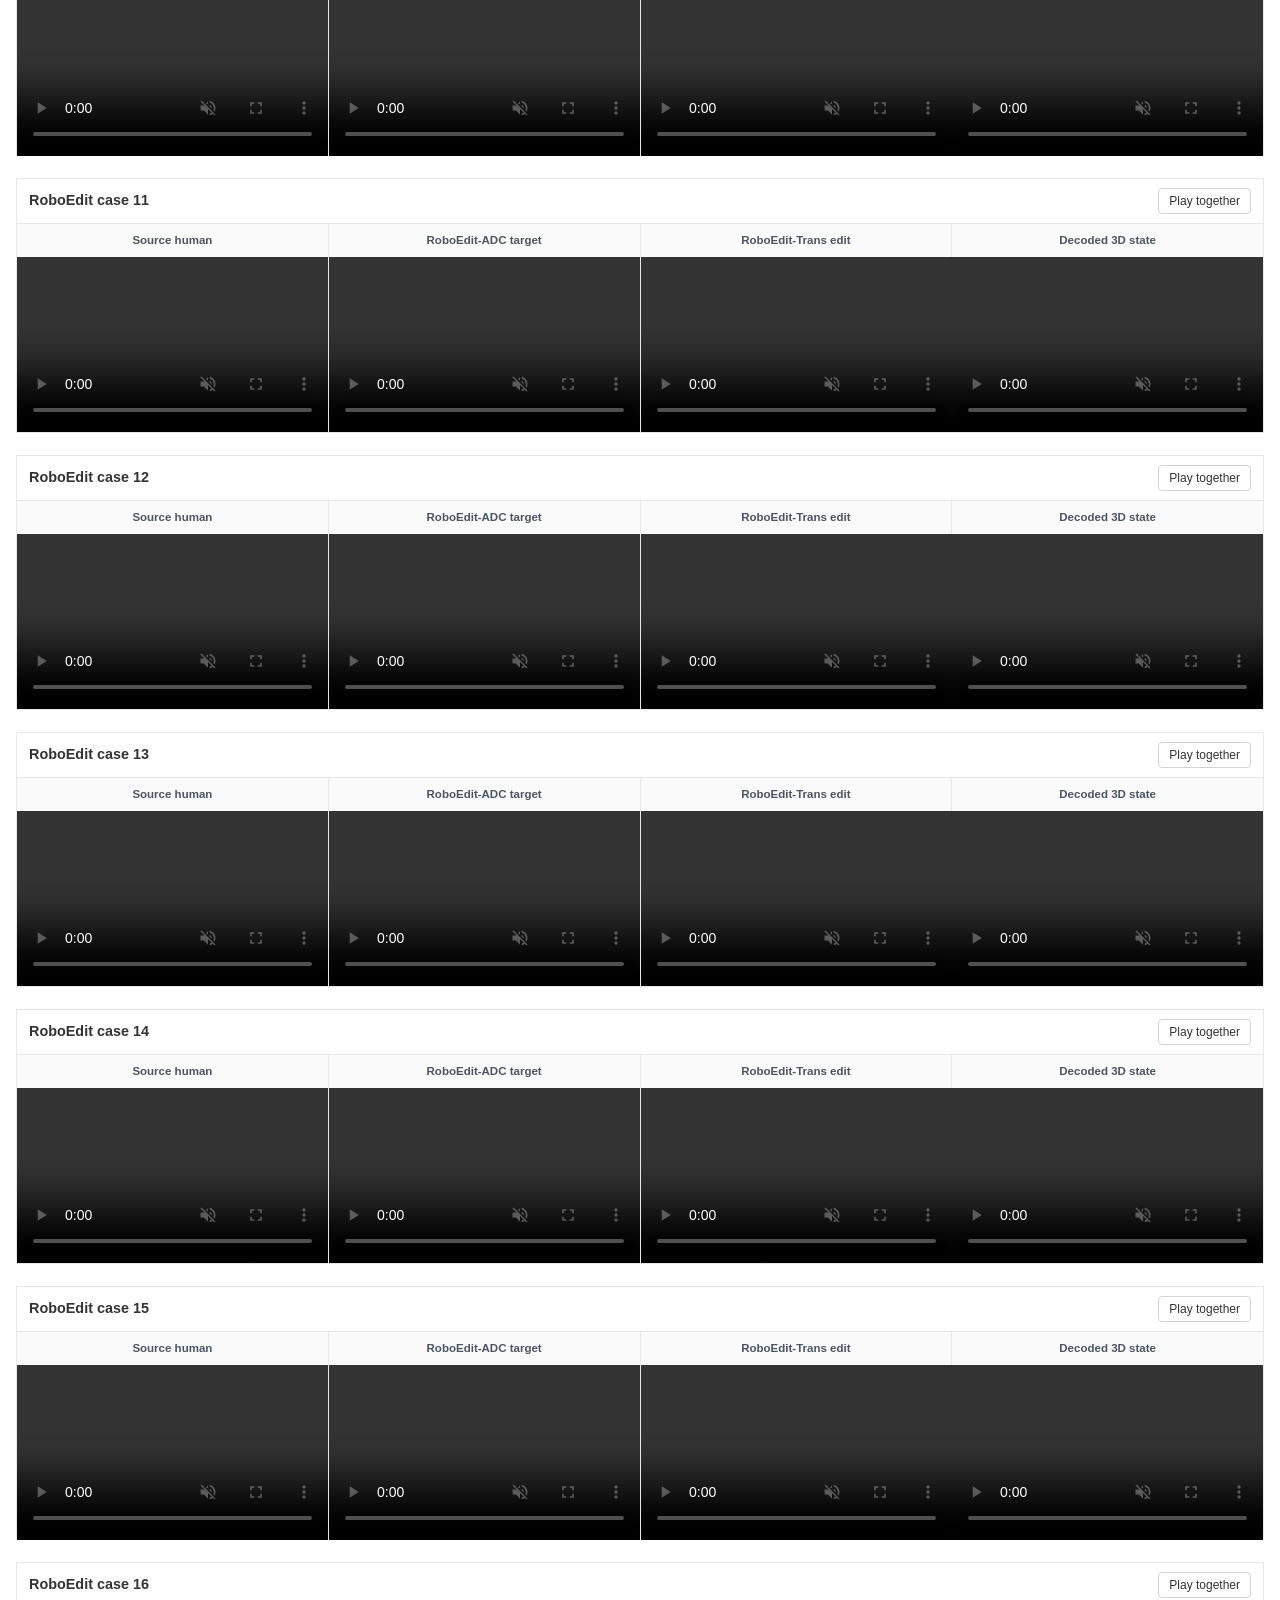
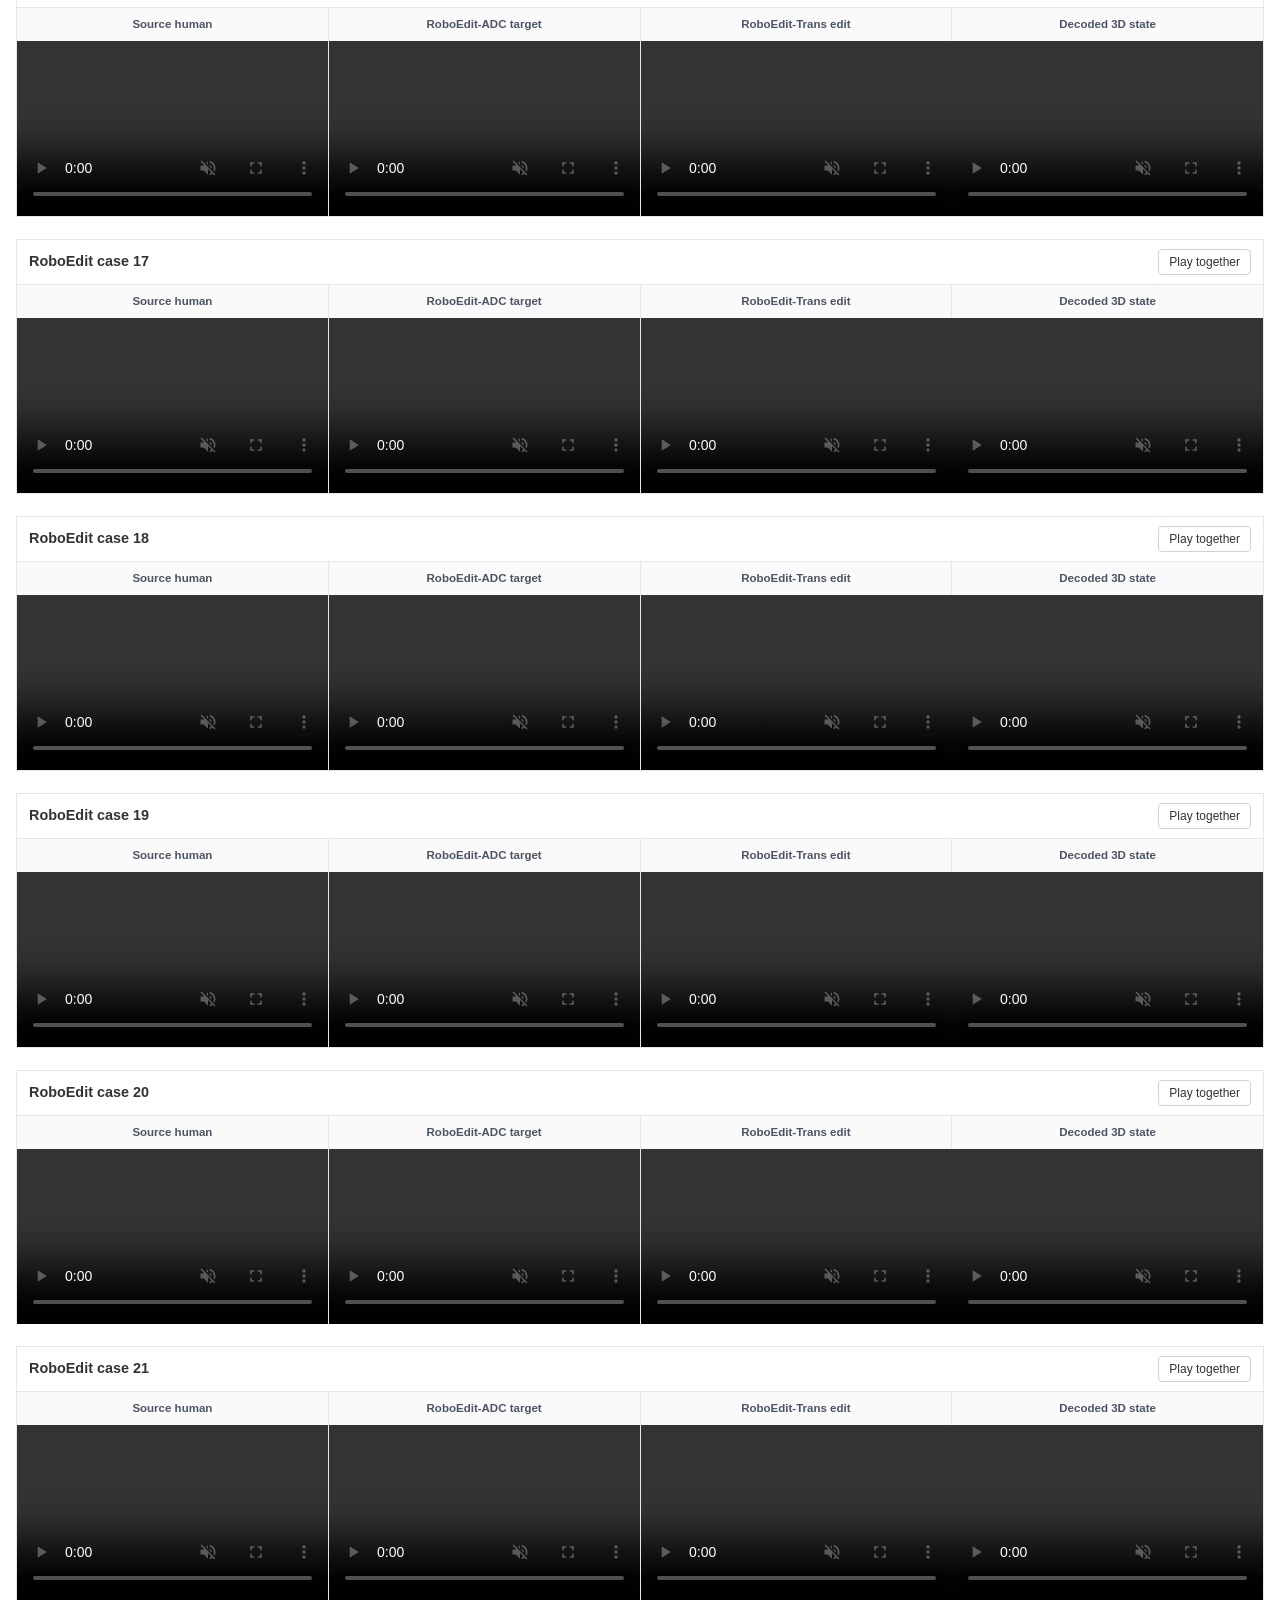
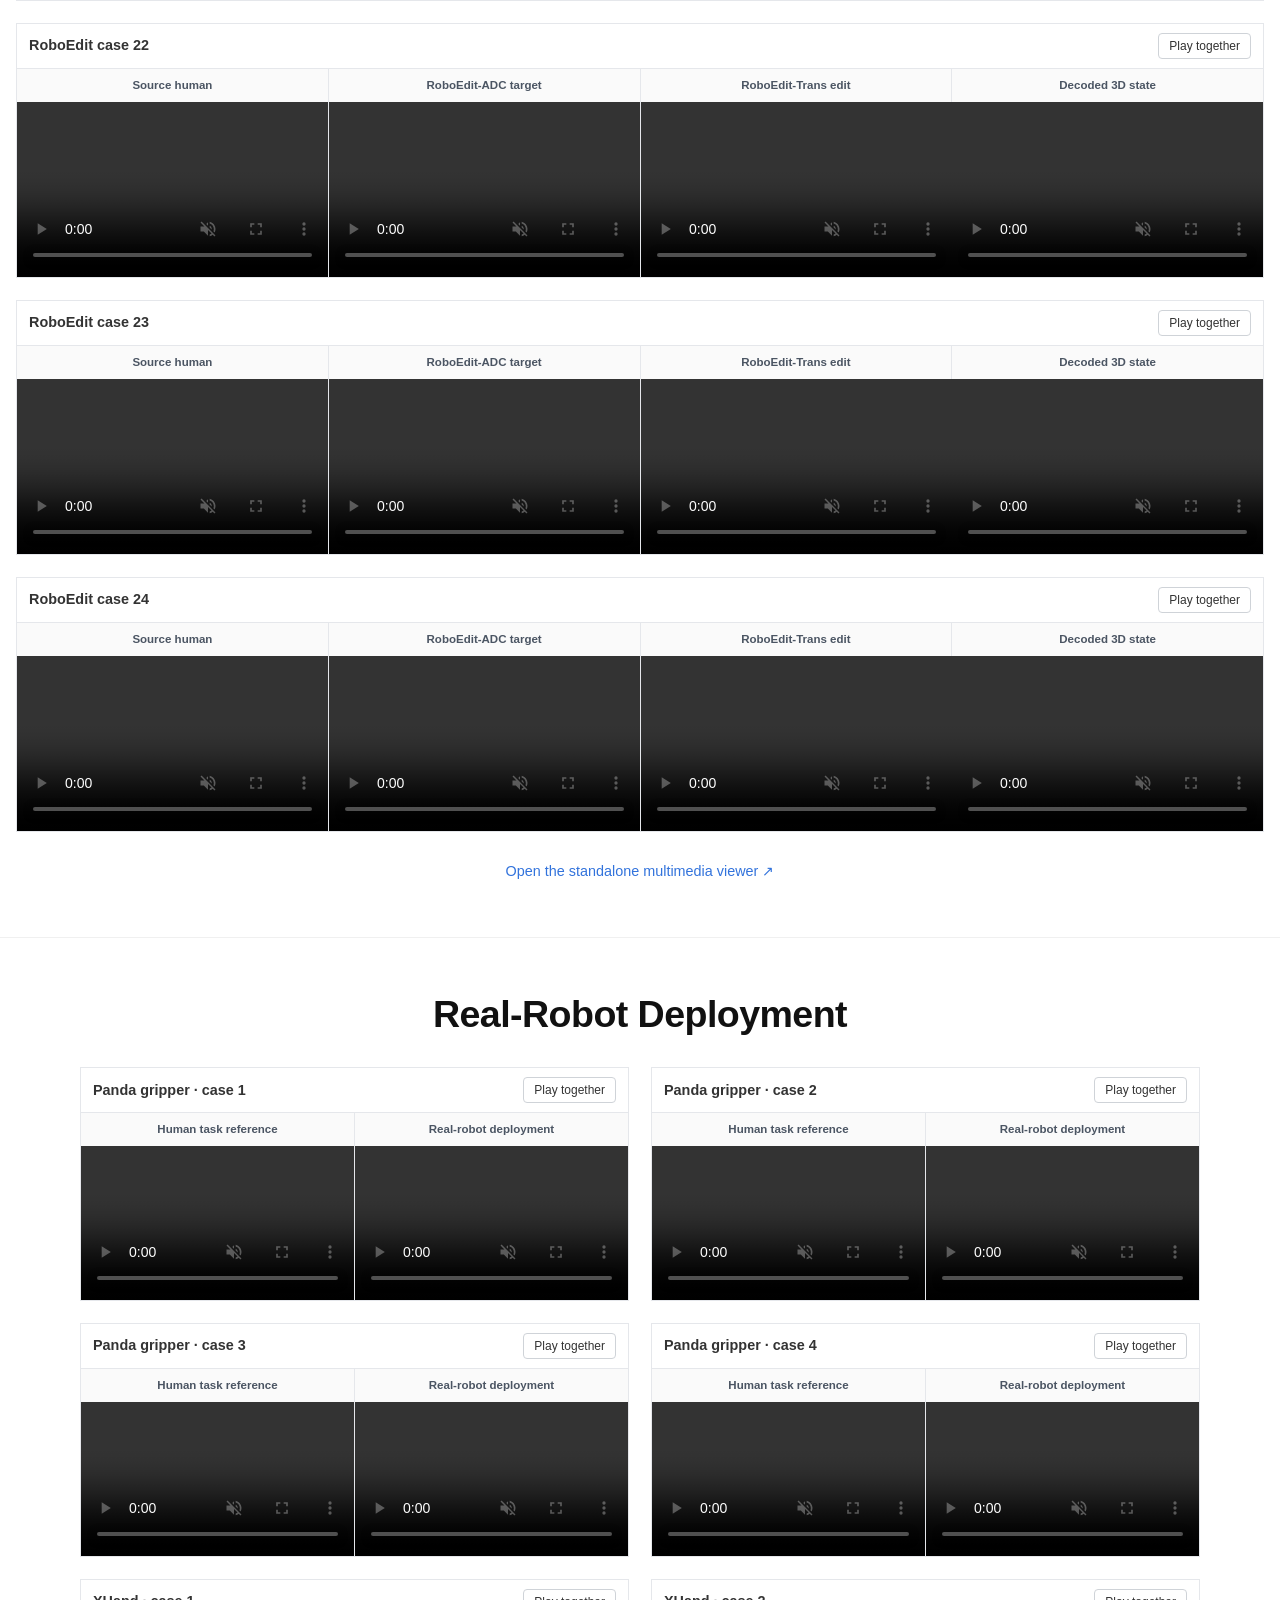
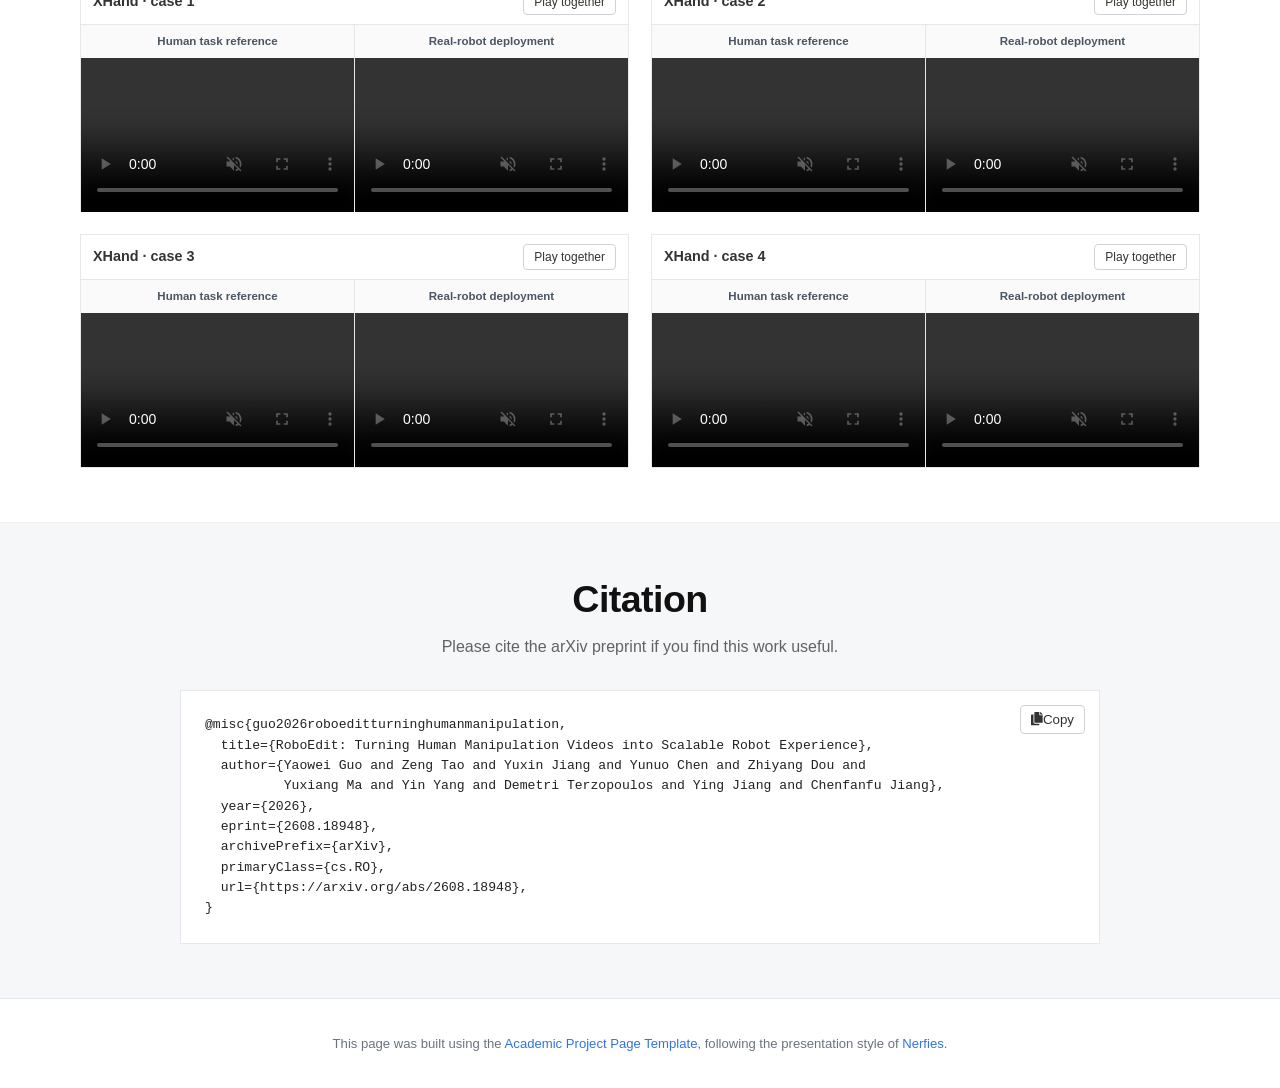
==== commit 6295e780: "Rebuild RoboEdit dataset and decoder video walls" ====
--- a/index.html
+++ b/index.html
@@ -38,7 +38,7 @@
   <link rel="icon" href="static/images/ucla-favicon.svg" type="image/svg+xml">
   <link rel="apple-touch-icon" href="static/images/ucla-favicon.svg">
   <link rel="stylesheet" href="static/css/bulma.min.css">
-  <link rel="stylesheet" href="static/css/academic.css?v=20260829-1">
+  <link rel="stylesheet" href="static/css/academic.css?v=20260829-2">
 
   <script type="application/ld+json">
   {
@@ -180,7 +180,7 @@
               <video class="feature-video" muted loop autoplay playsinline preload="metadata" aria-label="Decoded 3D robot state example 2" src="static/videos/RoboEdit_results/RoboEdit-Trans_results/2_decoded_robot_state.mp4"></video>
               <video class="feature-video" muted loop autoplay playsinline preload="metadata" aria-label="Decoded 3D robot state example 3" src="static/videos/RoboEdit_results/RoboEdit-Trans_results/3_decoded_robot_state.mp4"></video>
               <video class="feature-video" muted loop autoplay playsinline preload="metadata" aria-label="Decoded 3D robot state example 4" src="static/videos/RoboEdit_results/RoboEdit-Trans_results/4_decoded_robot_state.mp4"></video>
-              <video class="feature-video" muted loop autoplay playsinline preload="metadata" aria-label="Decoded 3D robot state example 5" src="static/videos/RoboEdit_results/RoboEdit-Trans_results/8_decoded_robot_state.mp4"></video>
+              <video class="feature-video" muted loop autoplay playsinline preload="metadata" aria-label="Decoded 3D robot state example 5" src="static/videos/RoboEdit_results/RoboEdit-Trans_results/14_decoded_robot_state.mp4"></video>
               <video class="feature-video" muted loop autoplay playsinline preload="metadata" aria-label="Decoded 3D robot state example 6" src="static/videos/RoboEdit_results/RoboEdit-Trans_results/19_decoded_robot_state.mp4"></video>
             </div>
           </figure>
@@ -215,11 +215,8 @@
           <h2>RoboEdit-14M</h2>
           <p>24,197 source interactions become 174,547 aligned human/robot video pairs with more than 14.1M frames, spanning diverse scenes, cameras, objects, tools, and interaction types.</p>
         </div>
-        <div class="dataset-video-carousel reveal" aria-label="RoboEdit-14M paired video examples">
+        <div class="dataset-video-carousel reveal" aria-label="RoboEdit-14M robot interaction videos expanding from one example into a dense video wall">
           <div class="dataset-video-wall" id="dataset-video-wall"></div>
-          <button class="dataset-wall-nav dataset-wall-prev" type="button" aria-label="Show previous RoboEdit-14M video examples">‹</button>
-          <button class="dataset-wall-nav dataset-wall-next" type="button" aria-label="Show next RoboEdit-14M video examples">›</button>
-          <span class="dataset-page-status" id="dataset-page-status" aria-live="polite"></span>
         </div>
         <div class="embodiment-list reveal" aria-label="Supported robot embodiments">
           <span class="emb-inspire">Inspire</span><span class="emb-xhand">XHand</span><span class="emb-ability">Ability</span><span class="emb-schunk">SCHUNK SVH</span><span class="emb-allegro">Allegro</span><span class="emb-dex3">Unitree Dex3</span><span class="emb-panda">Franka Panda</span>
@@ -341,6 +338,6 @@
   <div class="copy-toast" role="status" aria-live="polite">BibTeX copied</div>
 
   <script defer src="static/js/fontawesome.all.min.js"></script>
-  <script defer src="static/js/index.js?v=20260829-2"></script>
+  <script defer src="static/js/index.js?v=20260829-3"></script>
 </body>
 </html>
--- a/static/css/academic.css
+++ b/static/css/academic.css
@@ -260,20 +260,25 @@
 .decoder-result .paper-figure { margin: 0; }
 .decoder-video-figure {
   overflow: hidden;
-  background: #050505;
-  border-radius: 8px;
+  background: transparent;
+  border: 0;
+  border-radius: 0;
 }
 .decoder-video-grid {
   display: grid;
   grid-template-columns: repeat(3, minmax(0, 1fr));
-  gap: 3px;
-  padding: 3px;
+  gap: 0;
+  padding: 0;
+  overflow: hidden;
 }
 .decoder-video-grid video {
-  width: 100%;
+  width: calc(100% + 2px);
+  height: calc(100% + 2px);
+  margin: -1px;
   aspect-ratio: 16 / 9;
   object-fit: cover;
-  background: #000;
+  background: transparent;
+  transform: scale(1.025);
 }
 
 .adc-content {
@@ -297,58 +302,44 @@
 .dataset-video-carousel {
   position: relative;
   overflow: hidden;
-  min-height: 0;
-  padding: 3px;
-  background: #050505;
-  border-radius: 12px;
-  box-shadow: 0 12px 30px rgba(17, 24, 39, .12);
-}
-.dataset-video-wall {
-  display: grid;
-  grid-template-columns: repeat(4, minmax(0, 1fr));
-  gap: 3px;
-  background: #050505;
-}
-.dataset-video-wall video {
   width: 100%;
   aspect-ratio: 16 / 9;
+  padding: 0;
+  background: transparent;
+  border-radius: 10px;
+  box-shadow: 0 12px 30px rgba(17, 24, 39, .12);
+}
+.dataset-video-wall {
+  position: absolute;
+  inset: 0;
+  display: grid;
+  grid-template-columns: repeat(5, minmax(0, 1fr));
+  grid-template-rows: repeat(5, minmax(0, 1fr));
+  gap: 0;
+  width: 100%;
+  height: 100%;
+  background: transparent;
+  transform: scale(5);
+  transform-origin: center;
+  will-change: transform;
+}
+.dataset-video-wall.is-zooming {
+  animation: dataset-wall-zoom-out 13s cubic-bezier(.2, .72, .18, 1) forwards;
+}
+.dataset-video-wall video {
+  width: calc(100% + 2px);
+  height: calc(100% + 2px);
+  margin: -1px;
   object-fit: cover;
-  background: #000;
-}
-.dataset-wall-nav {
-  position: absolute;
-  top: 50%;
-  z-index: 2;
-  display: grid;
-  place-items: center;
-  width: 46px;
-  height: 46px;
-  padding: 0 0 4px;
-  border: 1px solid rgba(17, 24, 39, .08);
-  border-radius: 50%;
-  color: #111;
-  background: rgba(255, 255, 255, .95);
-  box-shadow: 0 5px 18px rgba(0, 0, 0, .22);
-  font-family: Arial, sans-serif;
-  font-size: 2rem;
-  line-height: 1;
-  transform: translateY(-50%);
-  cursor: pointer;
-}
-.dataset-wall-nav:hover { background: #fff; transform: translateY(-50%) scale(1.04); }
-.dataset-wall-prev { left: 12px; }
-.dataset-wall-next { right: 12px; }
-.dataset-page-status {
-  position: absolute;
-  right: 12px;
-  bottom: 10px;
-  z-index: 2;
-  padding: 3px 8px;
-  border-radius: 999px;
-  color: #fff;
-  background: rgba(0, 0, 0, .55);
-  font-size: .7rem;
-  font-weight: 600;
+  background: transparent;
+  transform: scale(1.035);
+}
+
+@keyframes dataset-wall-zoom-out {
+  0%, 14% { transform: scale(5); }
+  42% { transform: scale(2.75); }
+  72% { transform: scale(1.65); }
+  100% { transform: scale(1); }
 }
 .embodiment-list {
   display: flex;
@@ -549,8 +540,14 @@
   .abstract-copy { font-size: 1rem; text-align: left; }
   .adc-content, .ablation-panel { grid-template-columns: 1fr; gap: 24px; }
   .decoder-video-grid { grid-template-columns: repeat(2, minmax(0, 1fr)); }
-  .dataset-video-wall { grid-template-columns: repeat(2, minmax(0, 1fr)); }
-  .dataset-wall-nav { width: 40px; height: 40px; font-size: 1.7rem; }
+  .dataset-video-carousel { aspect-ratio: 4 / 5; }
+  .dataset-video-wall {
+    grid-template-columns: repeat(5, minmax(0, 1fr));
+    grid-template-rows: repeat(5, minmax(0, 1fr));
+    transform: none;
+    transform-origin: center;
+  }
+  .dataset-video-wall.is-zooming { animation: none; }
   .metric-grid { grid-template-columns: repeat(2, 1fr); }
   .deployment-grid, .real-robot-cases { grid-template-columns: 1fr; }
   .citation-box { padding: 18px 14px; }
@@ -568,4 +565,5 @@
 @media (prefers-reduced-motion: reduce) {
   html { scroll-behavior: auto; }
   *, *::before, *::after { transition: none !important; }
-}
+  .dataset-video-wall, .dataset-video-wall.is-zooming { animation: none !important; transform: none !important; }
+}
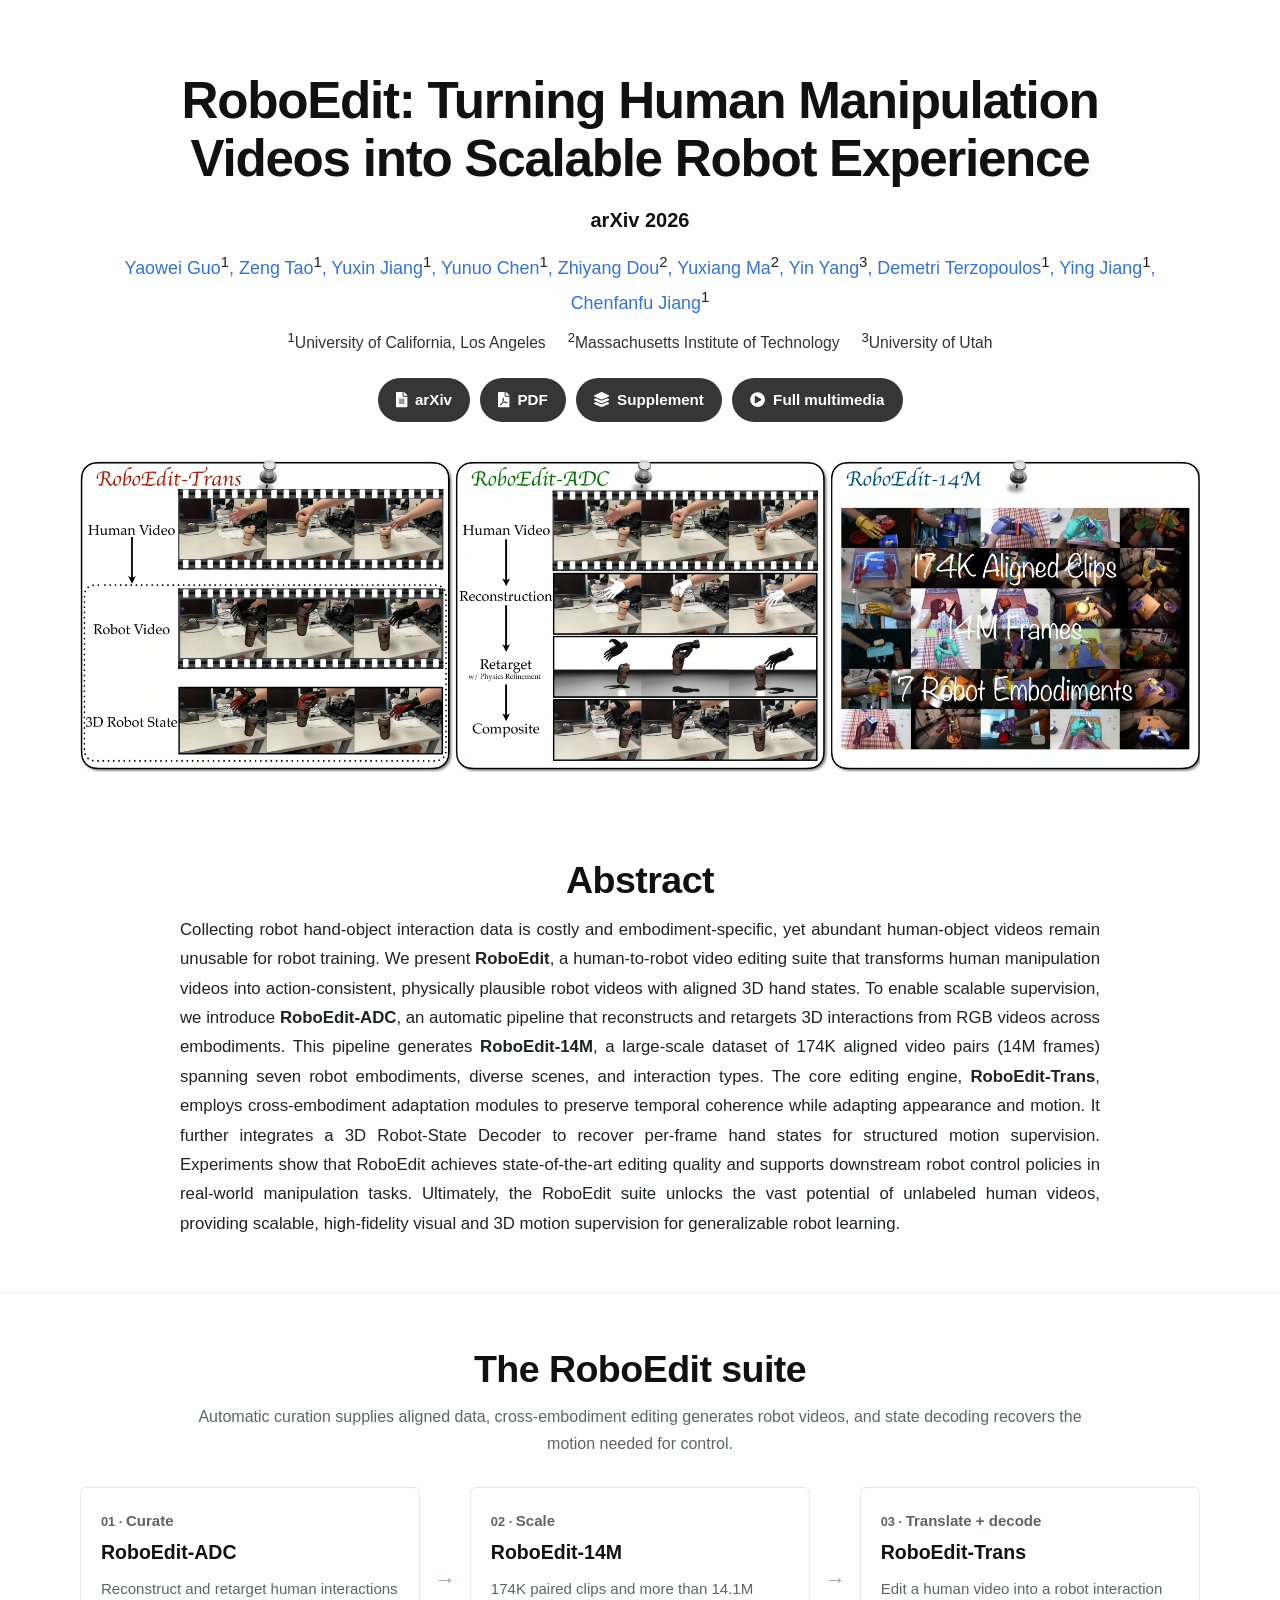
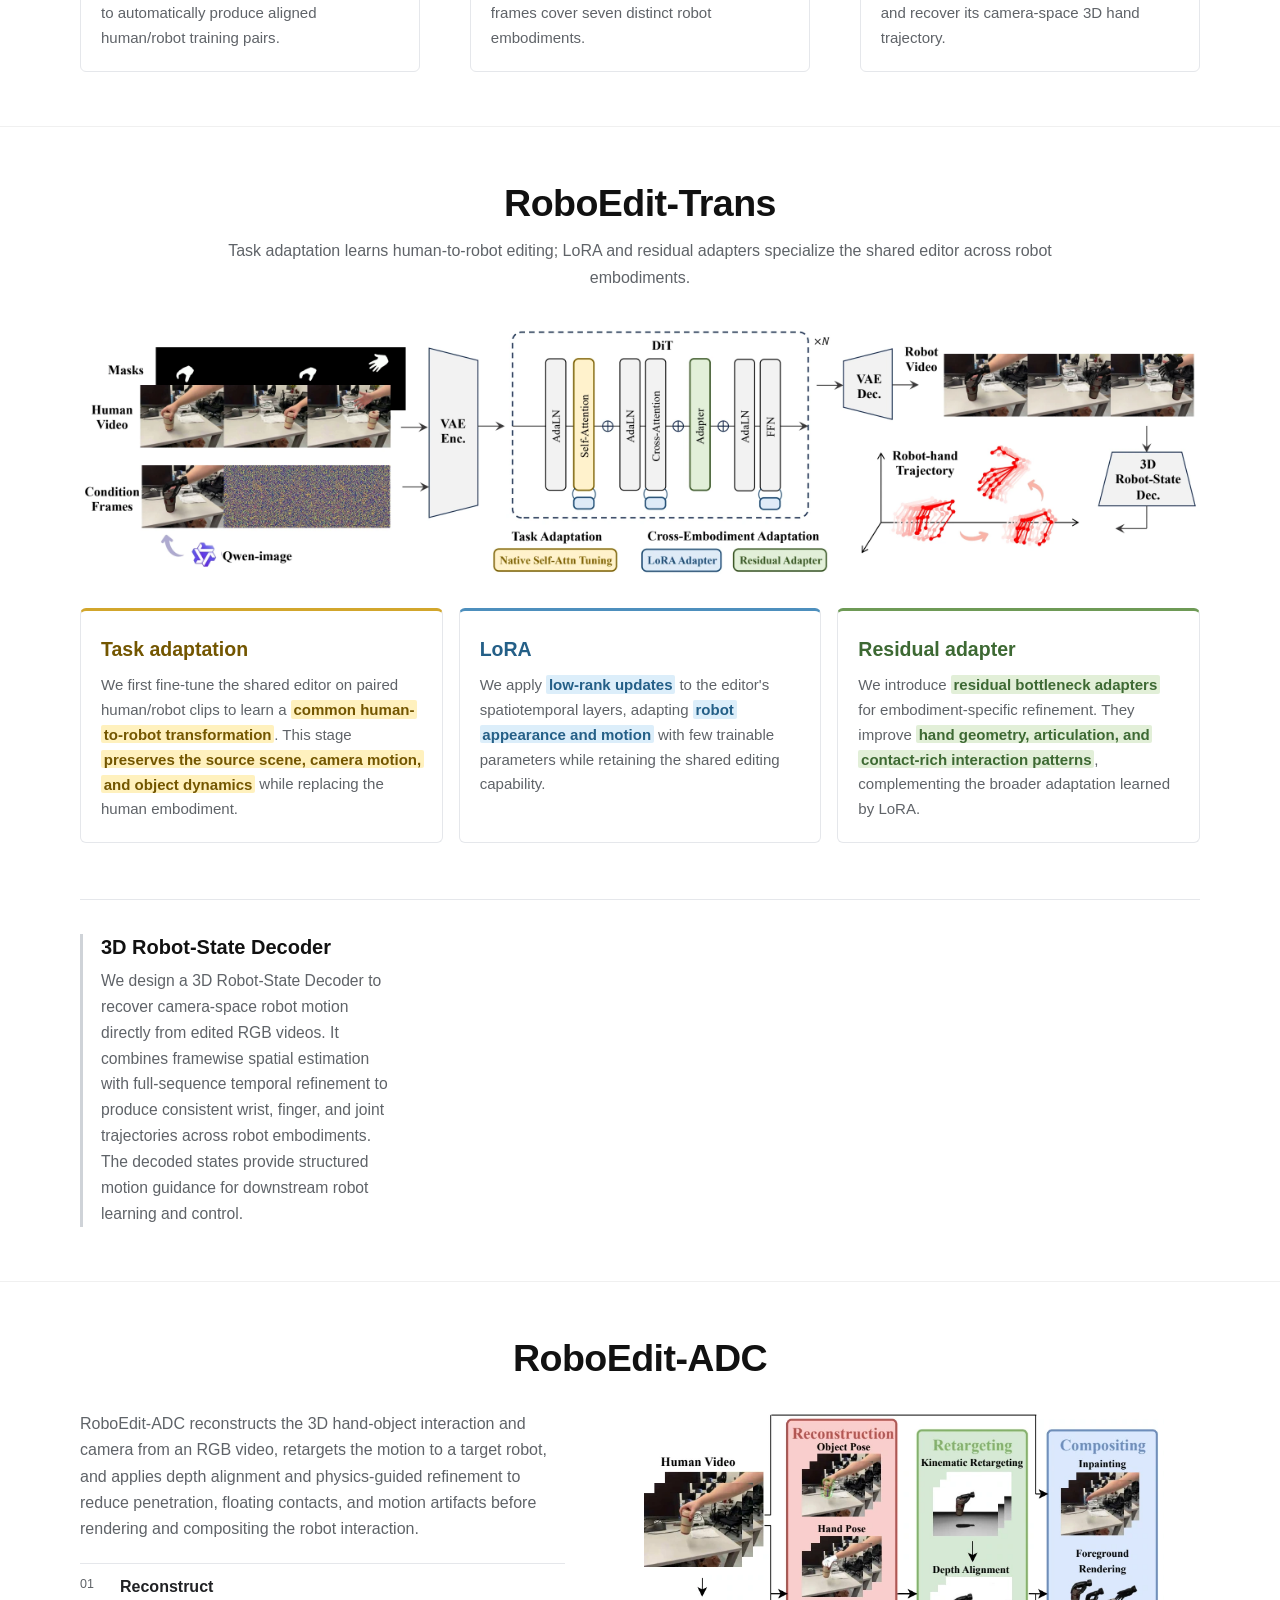
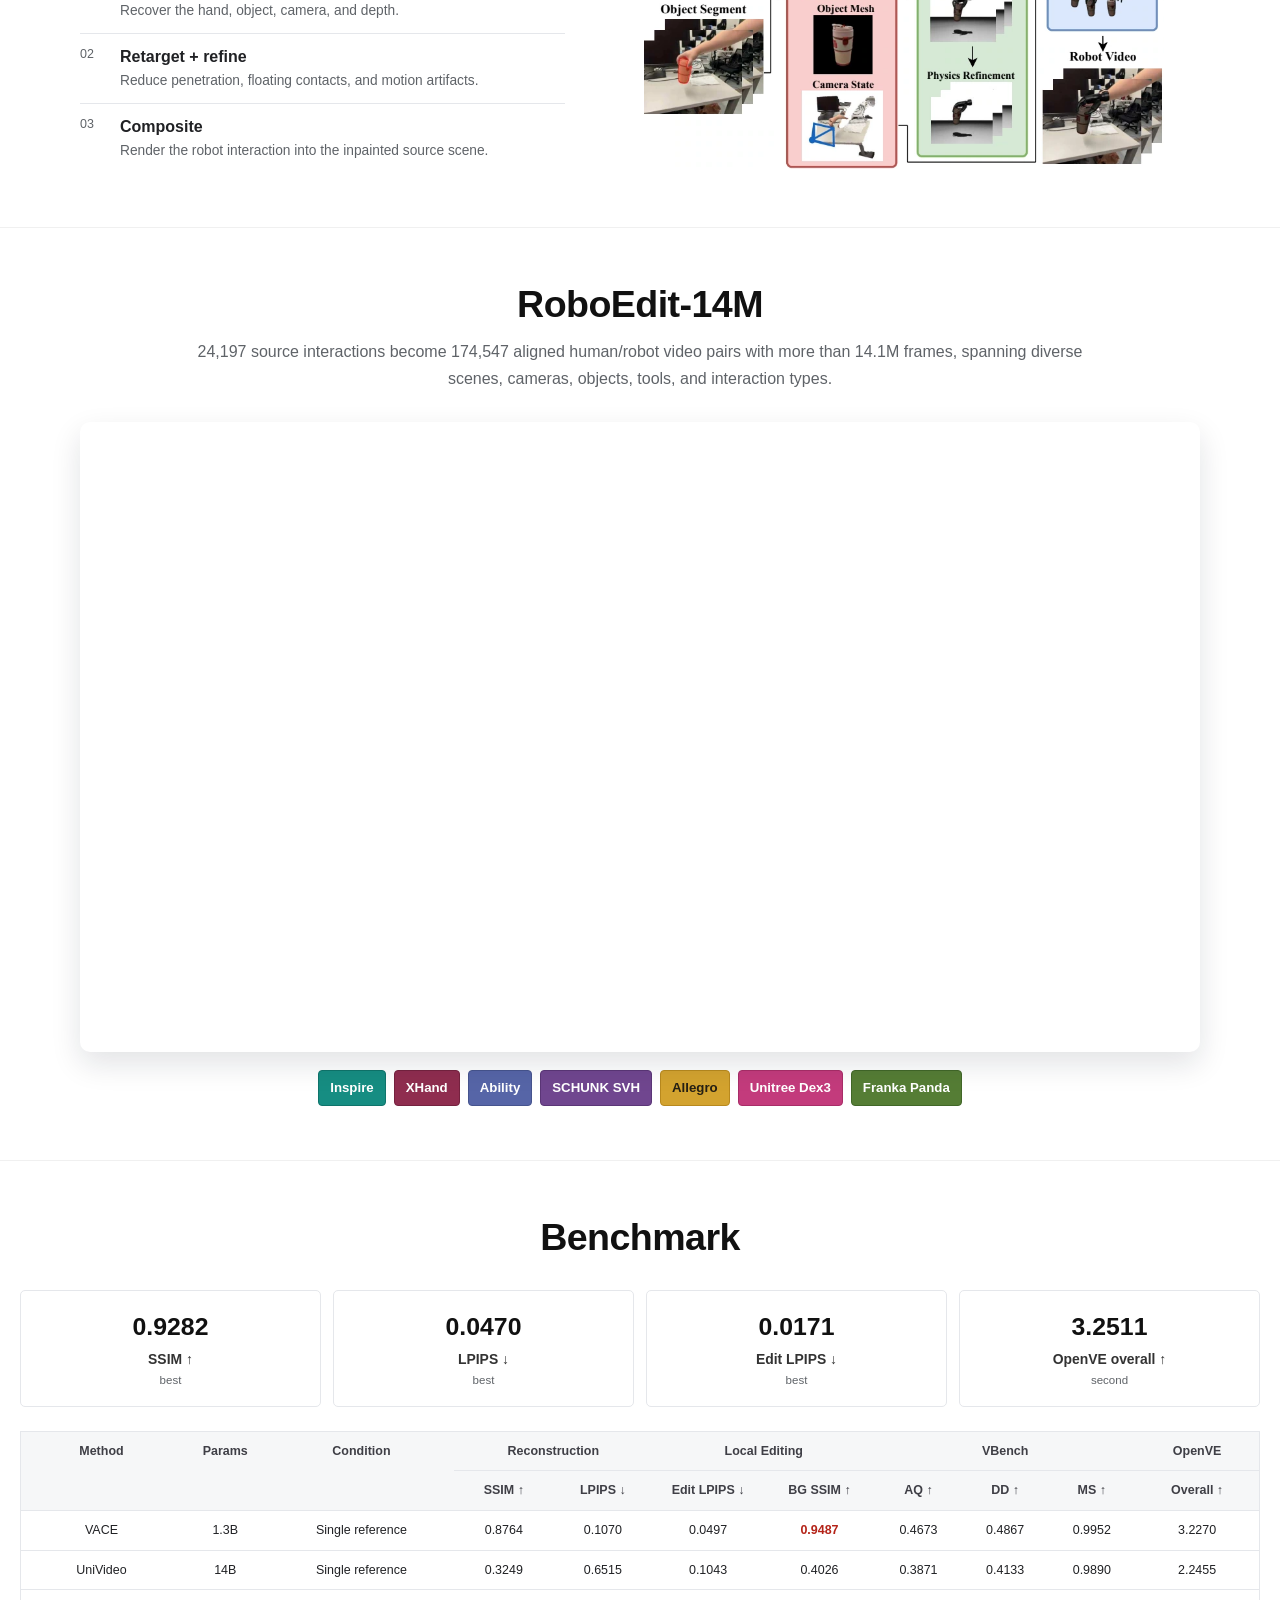
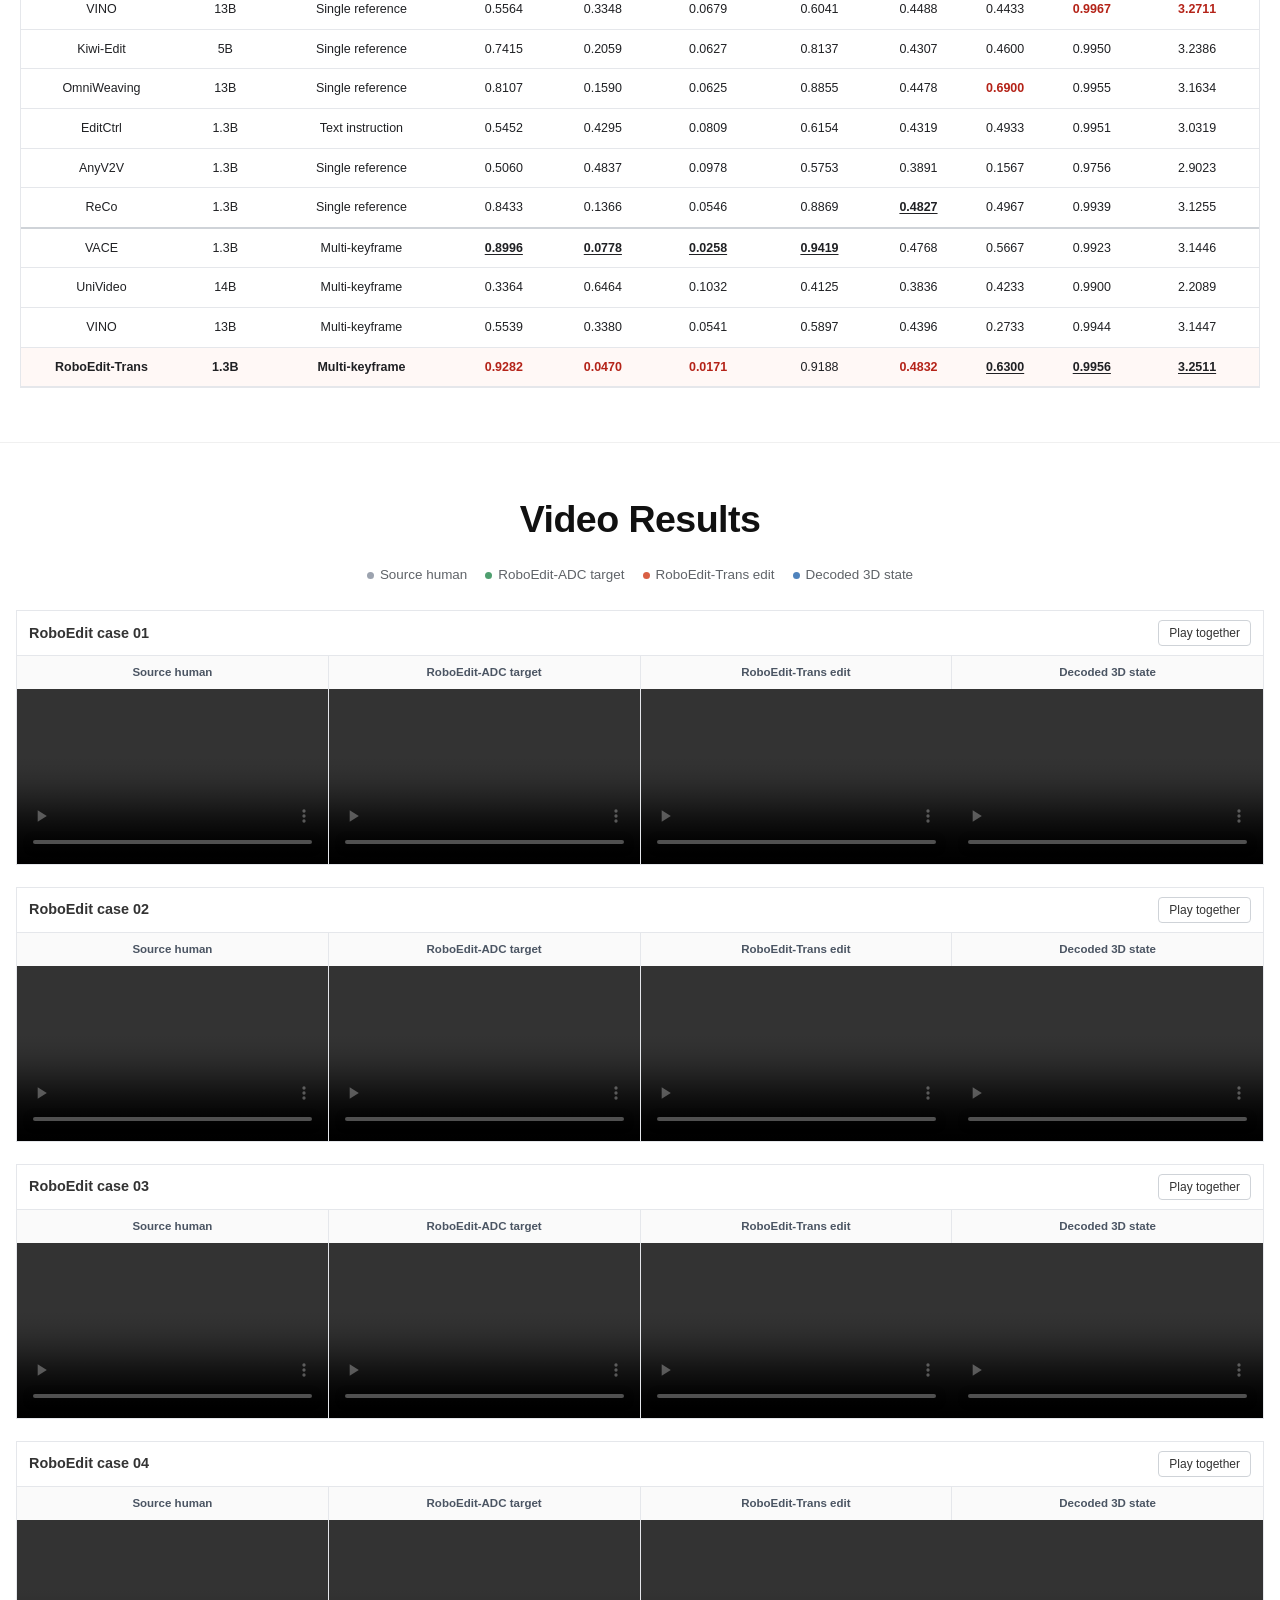
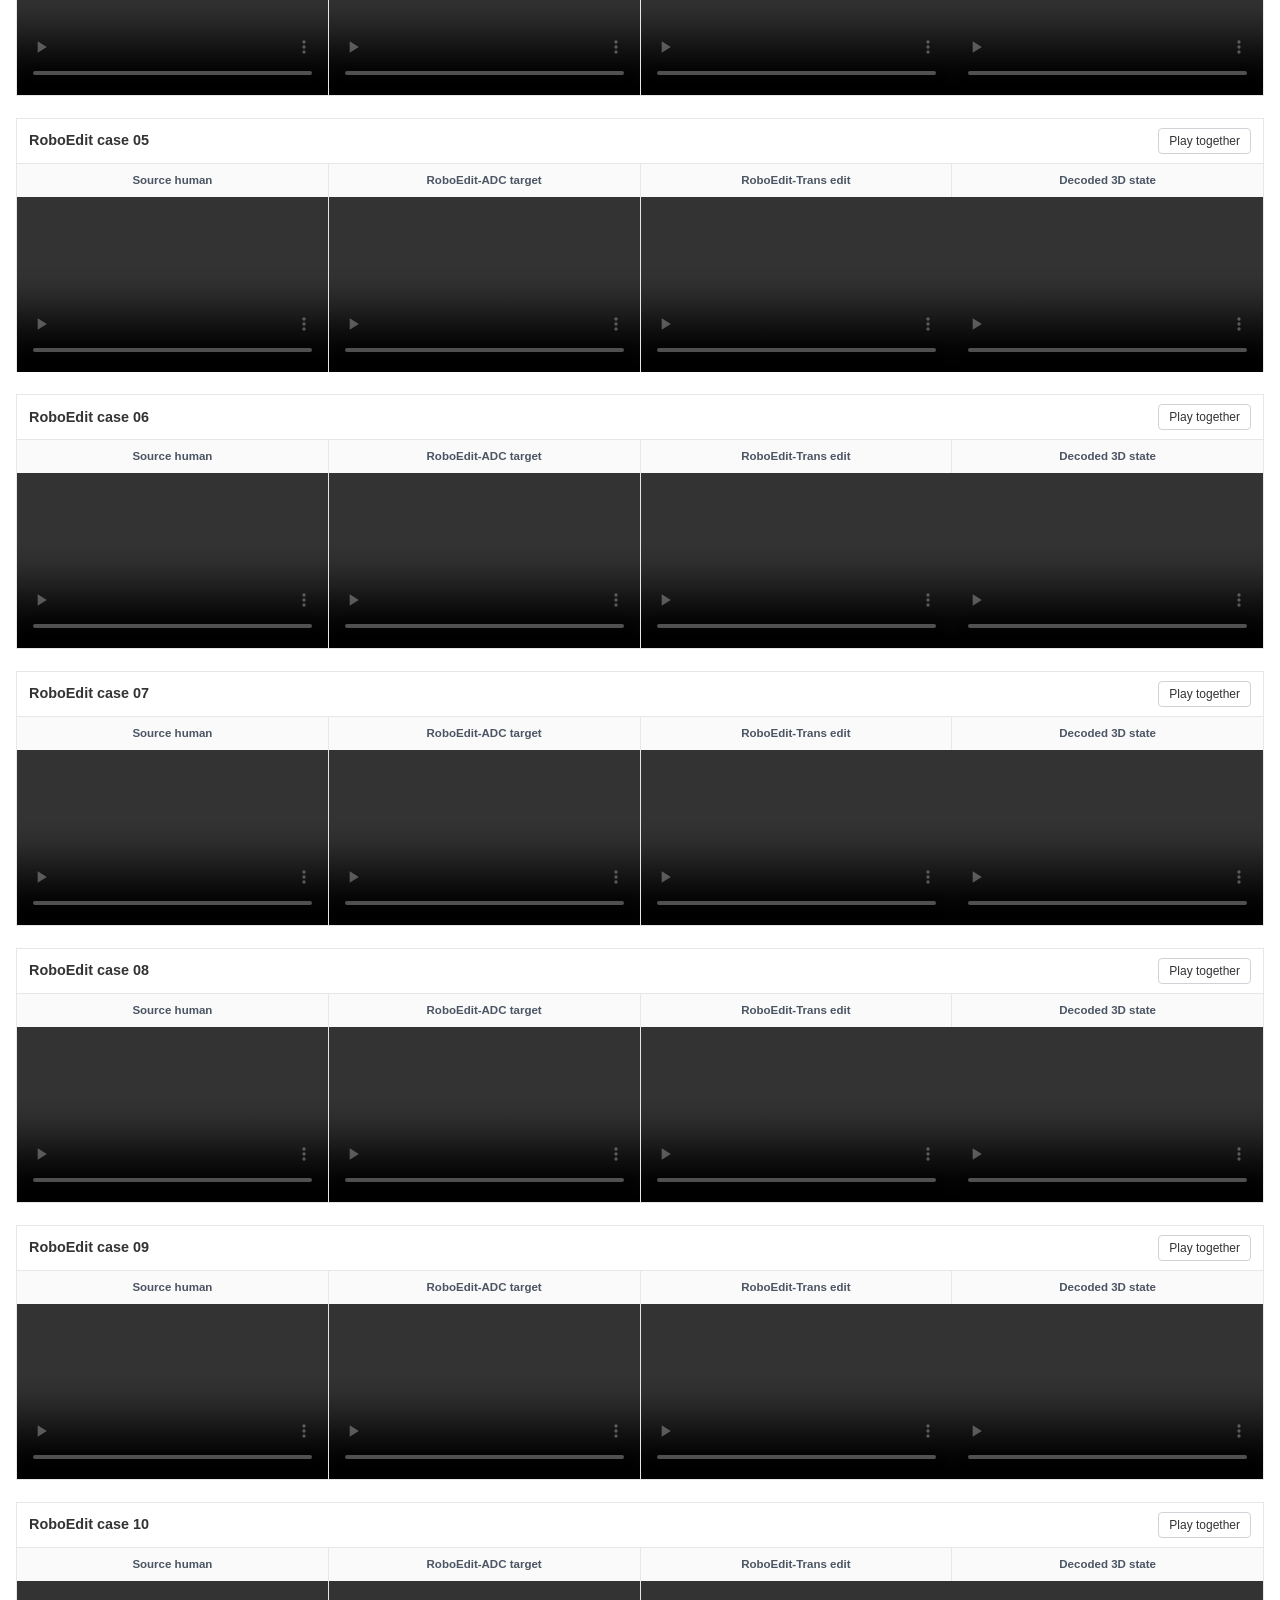
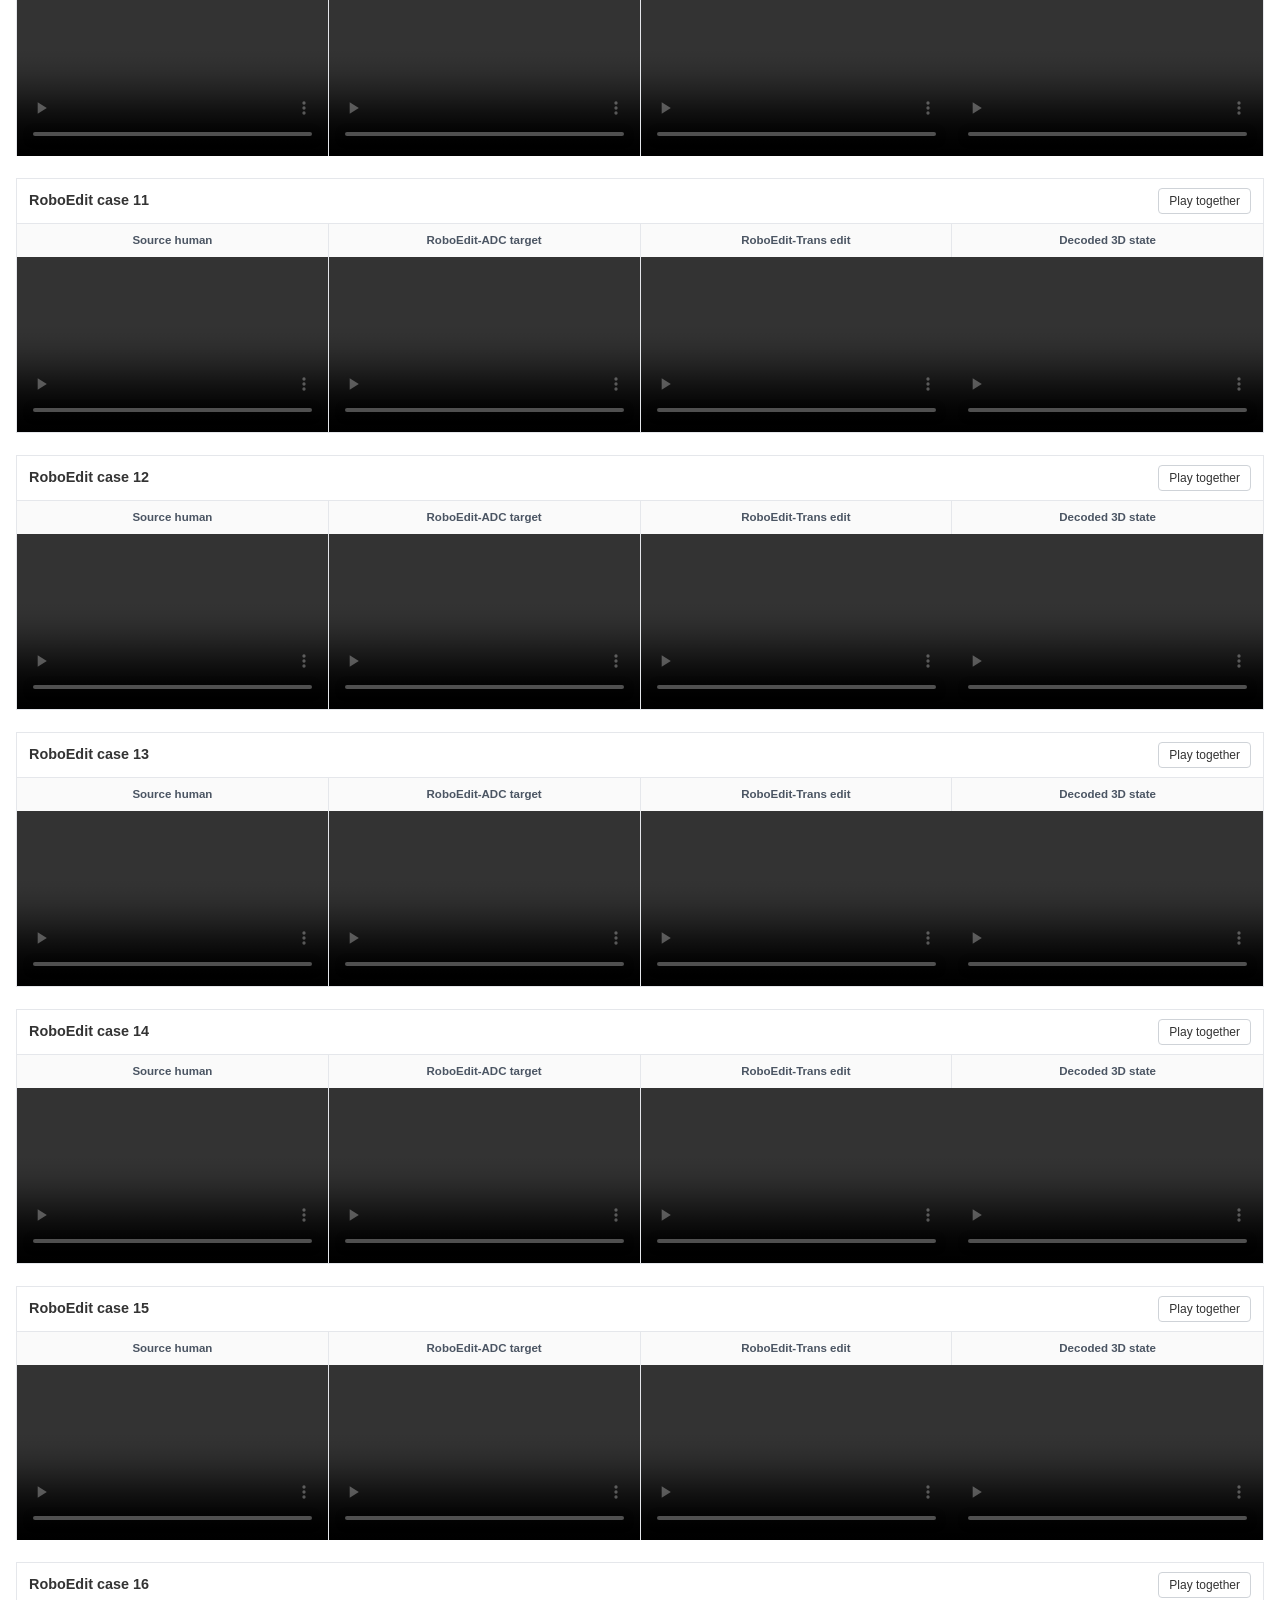
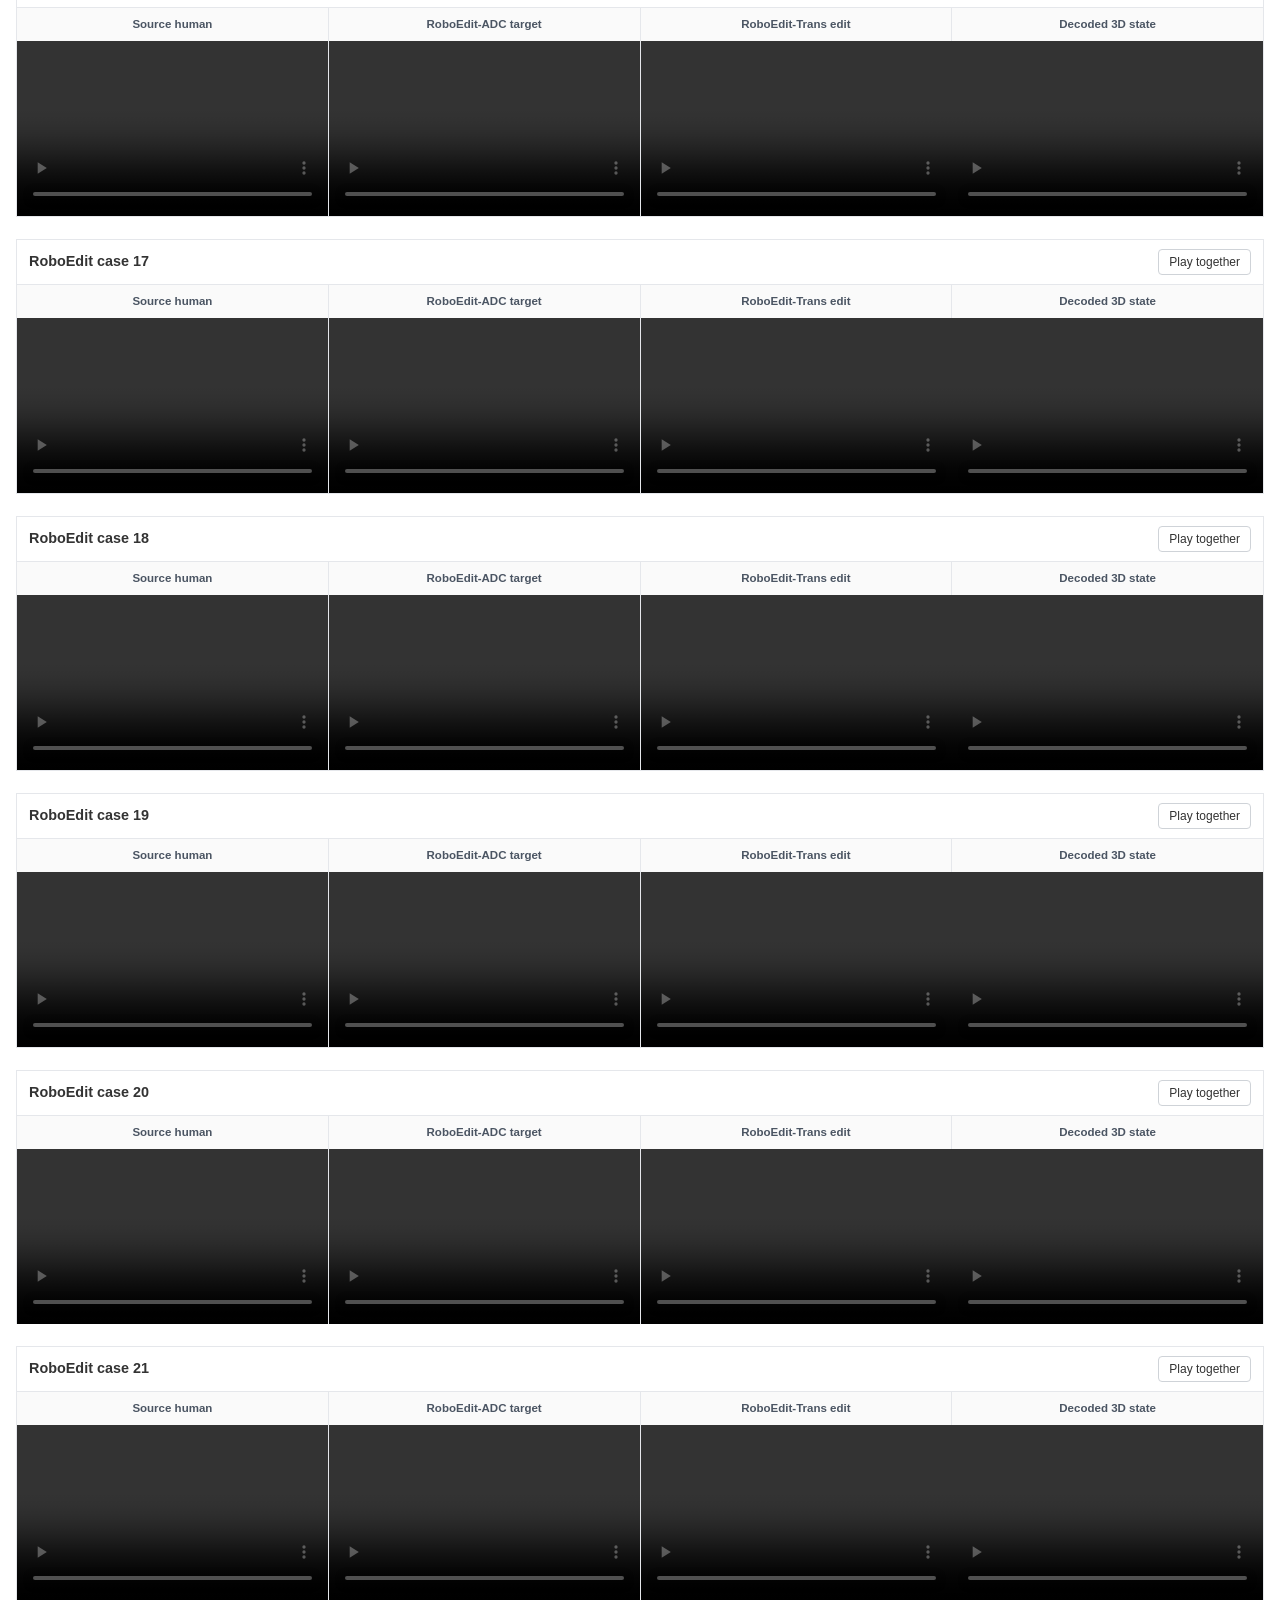
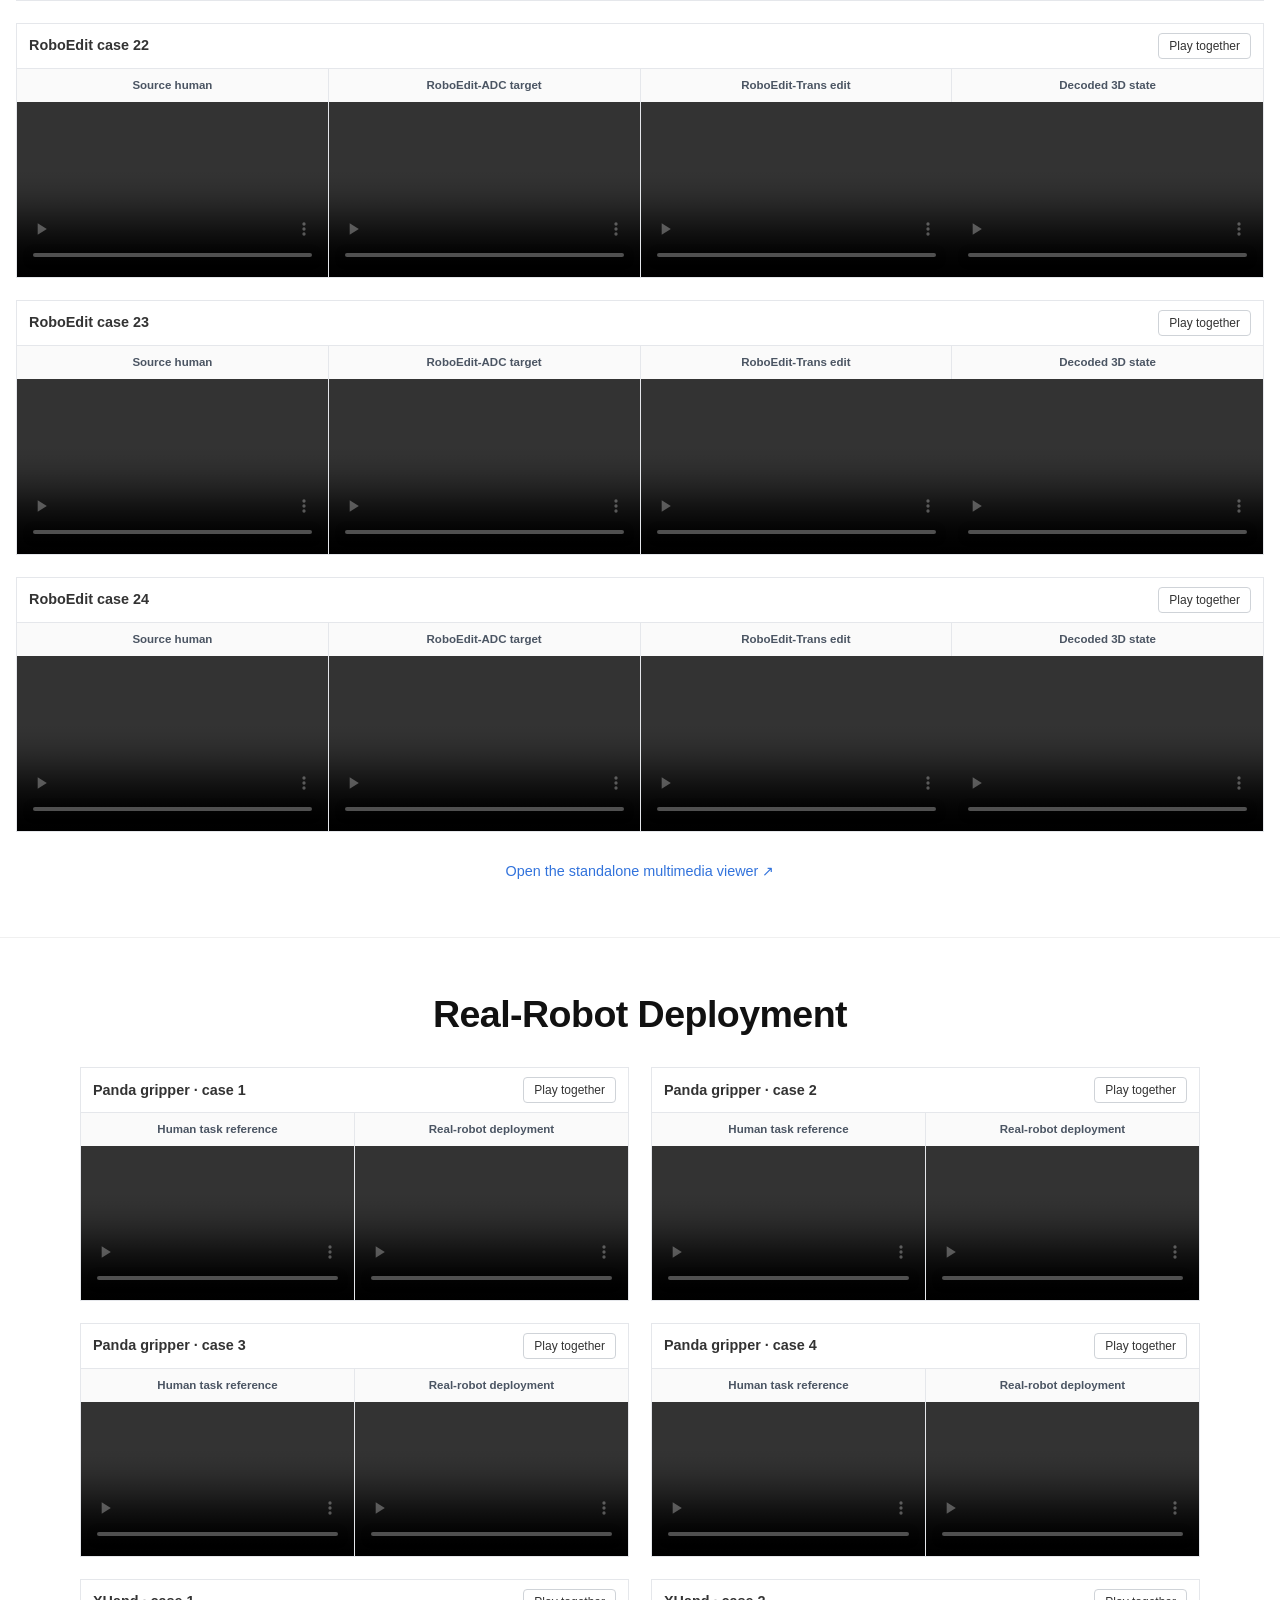
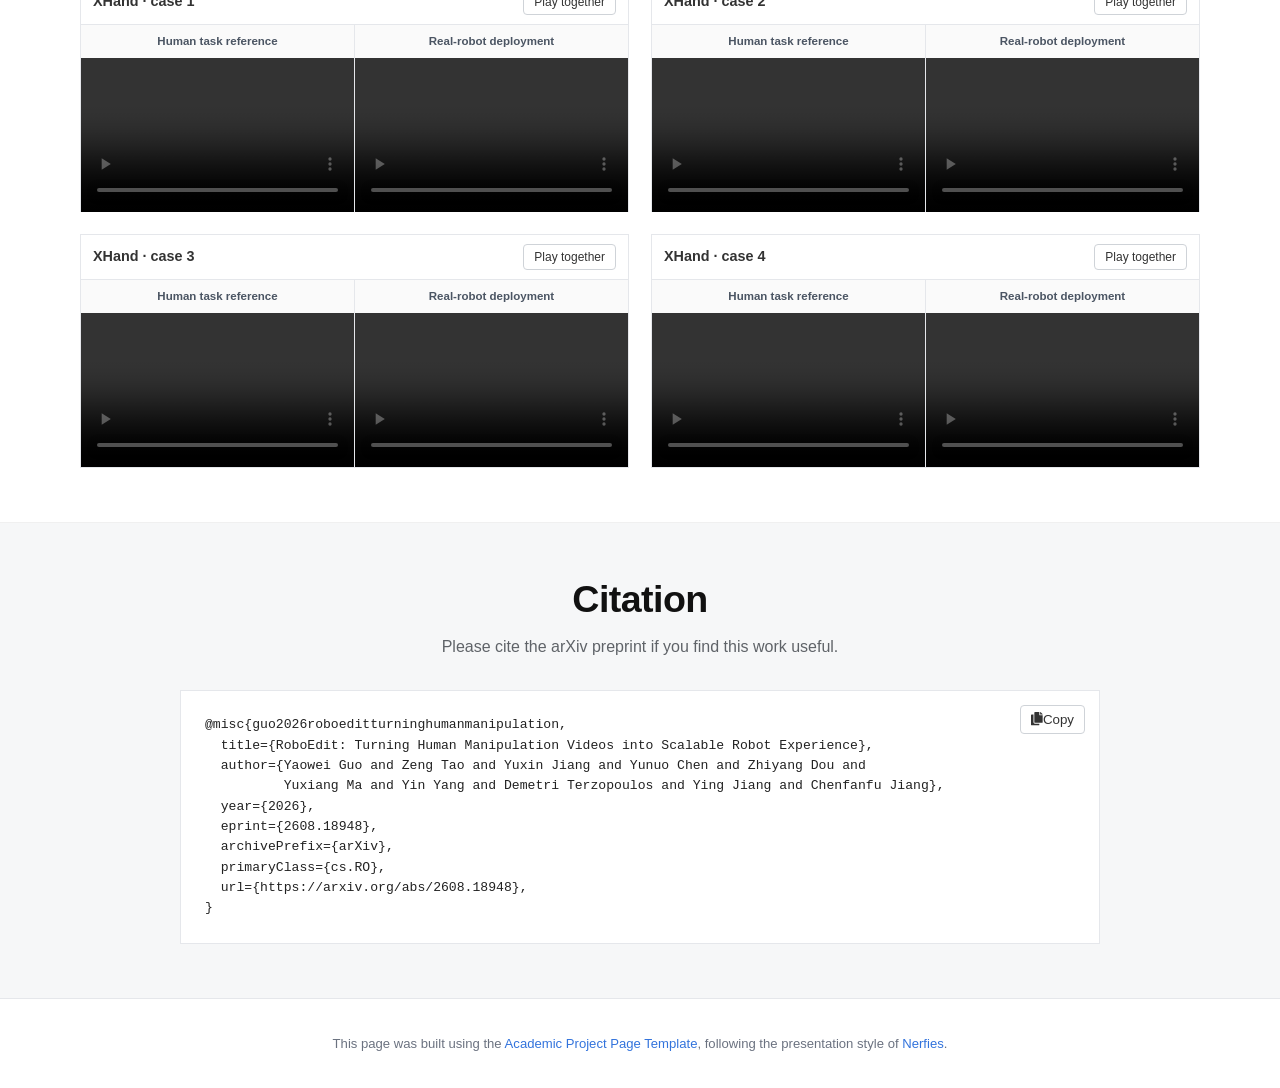
==== commit 348abe40: "Render seamless composite video walls" ====
--- a/index.html
+++ b/index.html
@@ -175,14 +175,7 @@
             <p>We design a 3D Robot-State Decoder to recover camera-space robot motion directly from edited RGB videos. It combines framewise spatial estimation with full-sequence temporal refinement to produce consistent wrist, finger, and joint trajectories across robot embodiments. The decoded states provide structured motion guidance for downstream robot learning and control.</p>
           </div>
           <figure class="paper-figure decoder-video-figure" aria-label="Six decoded 3D robot-state video examples">
-            <div class="decoder-video-grid">
-              <video class="feature-video" muted loop autoplay playsinline preload="metadata" aria-label="Decoded 3D robot state example 1" src="static/videos/RoboEdit_results/RoboEdit-Trans_results/1_decoded_robot_state.mp4"></video>
-              <video class="feature-video" muted loop autoplay playsinline preload="metadata" aria-label="Decoded 3D robot state example 2" src="static/videos/RoboEdit_results/RoboEdit-Trans_results/2_decoded_robot_state.mp4"></video>
-              <video class="feature-video" muted loop autoplay playsinline preload="metadata" aria-label="Decoded 3D robot state example 3" src="static/videos/RoboEdit_results/RoboEdit-Trans_results/3_decoded_robot_state.mp4"></video>
-              <video class="feature-video" muted loop autoplay playsinline preload="metadata" aria-label="Decoded 3D robot state example 4" src="static/videos/RoboEdit_results/RoboEdit-Trans_results/4_decoded_robot_state.mp4"></video>
-              <video class="feature-video" muted loop autoplay playsinline preload="metadata" aria-label="Decoded 3D robot state example 5" src="static/videos/RoboEdit_results/RoboEdit-Trans_results/14_decoded_robot_state.mp4"></video>
-              <video class="feature-video" muted loop autoplay playsinline preload="metadata" aria-label="Decoded 3D robot state example 6" src="static/videos/RoboEdit_results/RoboEdit-Trans_results/19_decoded_robot_state.mp4"></video>
-            </div>
+            <video class="feature-video decoder-composite-video" muted loop autoplay playsinline preload="metadata" aria-label="A seamless two-by-three video wall of decoded 3D robot states" src="static/videos/decoder-wall.mp4"></video>
           </figure>
         </div>
       </div>
@@ -215,8 +208,8 @@
           <h2>RoboEdit-14M</h2>
           <p>24,197 source interactions become 174,547 aligned human/robot video pairs with more than 14.1M frames, spanning diverse scenes, cameras, objects, tools, and interaction types.</p>
         </div>
-        <div class="dataset-video-carousel reveal" aria-label="RoboEdit-14M robot interaction videos expanding from one example into a dense video wall">
-          <div class="dataset-video-wall" id="dataset-video-wall"></div>
+        <div class="dataset-video-carousel reveal" aria-label="RoboEdit-14M robot interaction videos continuously expanding from a two-by-two view into an eight-by-eight video wall">
+          <video class="feature-video dataset-composite-video" muted loop autoplay playsinline preload="metadata" aria-label="RoboEdit-14M continuous two-by-two to eight-by-eight robot interaction video wall" src="static/videos/roboedit-14m-wall.mp4"></video>
         </div>
         <div class="embodiment-list reveal" aria-label="Supported robot embodiments">
           <span class="emb-inspire">Inspire</span><span class="emb-xhand">XHand</span><span class="emb-ability">Ability</span><span class="emb-schunk">SCHUNK SVH</span><span class="emb-allegro">Allegro</span><span class="emb-dex3">Unitree Dex3</span><span class="emb-panda">Franka Panda</span>
--- a/static/css/academic.css
+++ b/static/css/academic.css
@@ -264,21 +264,13 @@
   border: 0;
   border-radius: 0;
 }
-.decoder-video-grid {
-  display: grid;
-  grid-template-columns: repeat(3, minmax(0, 1fr));
-  gap: 0;
-  padding: 0;
-  overflow: hidden;
-}
-.decoder-video-grid video {
-  width: calc(100% + 2px);
-  height: calc(100% + 2px);
-  margin: -1px;
-  aspect-ratio: 16 / 9;
+.decoder-composite-video {
+  display: block;
+  width: 100%;
+  height: auto;
+  aspect-ratio: 8 / 3;
   object-fit: cover;
   background: transparent;
-  transform: scale(1.025);
 }
 
 .adc-content {
@@ -309,37 +301,14 @@
   border-radius: 10px;
   box-shadow: 0 12px 30px rgba(17, 24, 39, .12);
 }
-.dataset-video-wall {
+.dataset-composite-video {
   position: absolute;
   inset: 0;
-  display: grid;
-  grid-template-columns: repeat(5, minmax(0, 1fr));
-  grid-template-rows: repeat(5, minmax(0, 1fr));
-  gap: 0;
+  display: block;
   width: 100%;
   height: 100%;
-  background: transparent;
-  transform: scale(5);
-  transform-origin: center;
-  will-change: transform;
-}
-.dataset-video-wall.is-zooming {
-  animation: dataset-wall-zoom-out 13s cubic-bezier(.2, .72, .18, 1) forwards;
-}
-.dataset-video-wall video {
-  width: calc(100% + 2px);
-  height: calc(100% + 2px);
-  margin: -1px;
   object-fit: cover;
   background: transparent;
-  transform: scale(1.035);
-}
-
-@keyframes dataset-wall-zoom-out {
-  0%, 14% { transform: scale(5); }
-  42% { transform: scale(2.75); }
-  72% { transform: scale(1.65); }
-  100% { transform: scale(1); }
 }
 .embodiment-list {
   display: flex;
@@ -539,15 +508,7 @@
   .section-block { padding: 42px 0; }
   .abstract-copy { font-size: 1rem; text-align: left; }
   .adc-content, .ablation-panel { grid-template-columns: 1fr; gap: 24px; }
-  .decoder-video-grid { grid-template-columns: repeat(2, minmax(0, 1fr)); }
-  .dataset-video-carousel { aspect-ratio: 4 / 5; }
-  .dataset-video-wall {
-    grid-template-columns: repeat(5, minmax(0, 1fr));
-    grid-template-rows: repeat(5, minmax(0, 1fr));
-    transform: none;
-    transform-origin: center;
-  }
-  .dataset-video-wall.is-zooming { animation: none; }
+  .dataset-video-carousel { aspect-ratio: 16 / 9; }
   .metric-grid { grid-template-columns: repeat(2, 1fr); }
   .deployment-grid, .real-robot-cases { grid-template-columns: 1fr; }
   .citation-box { padding: 18px 14px; }
@@ -565,5 +526,4 @@
 @media (prefers-reduced-motion: reduce) {
   html { scroll-behavior: auto; }
   *, *::before, *::after { transition: none !important; }
-  .dataset-video-wall, .dataset-video-wall.is-zooming { animation: none !important; transform: none !important; }
-}
+}
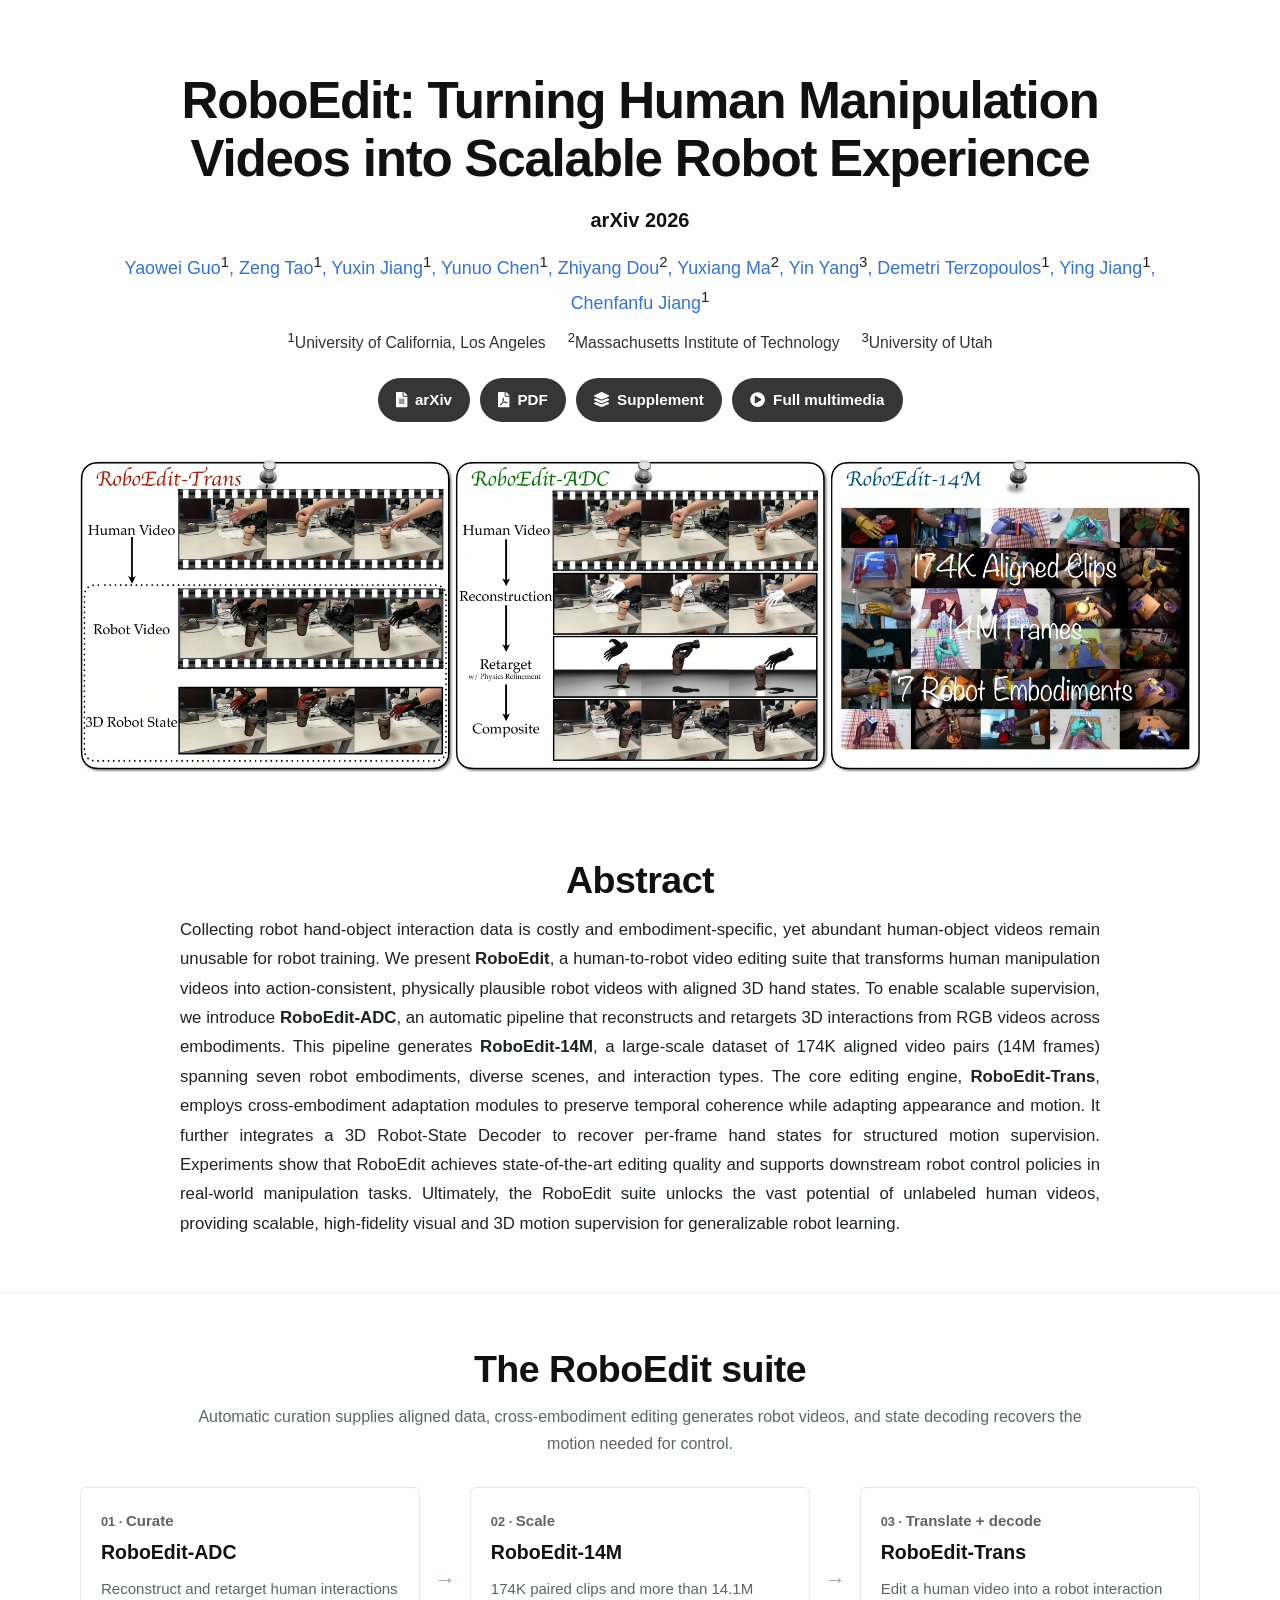
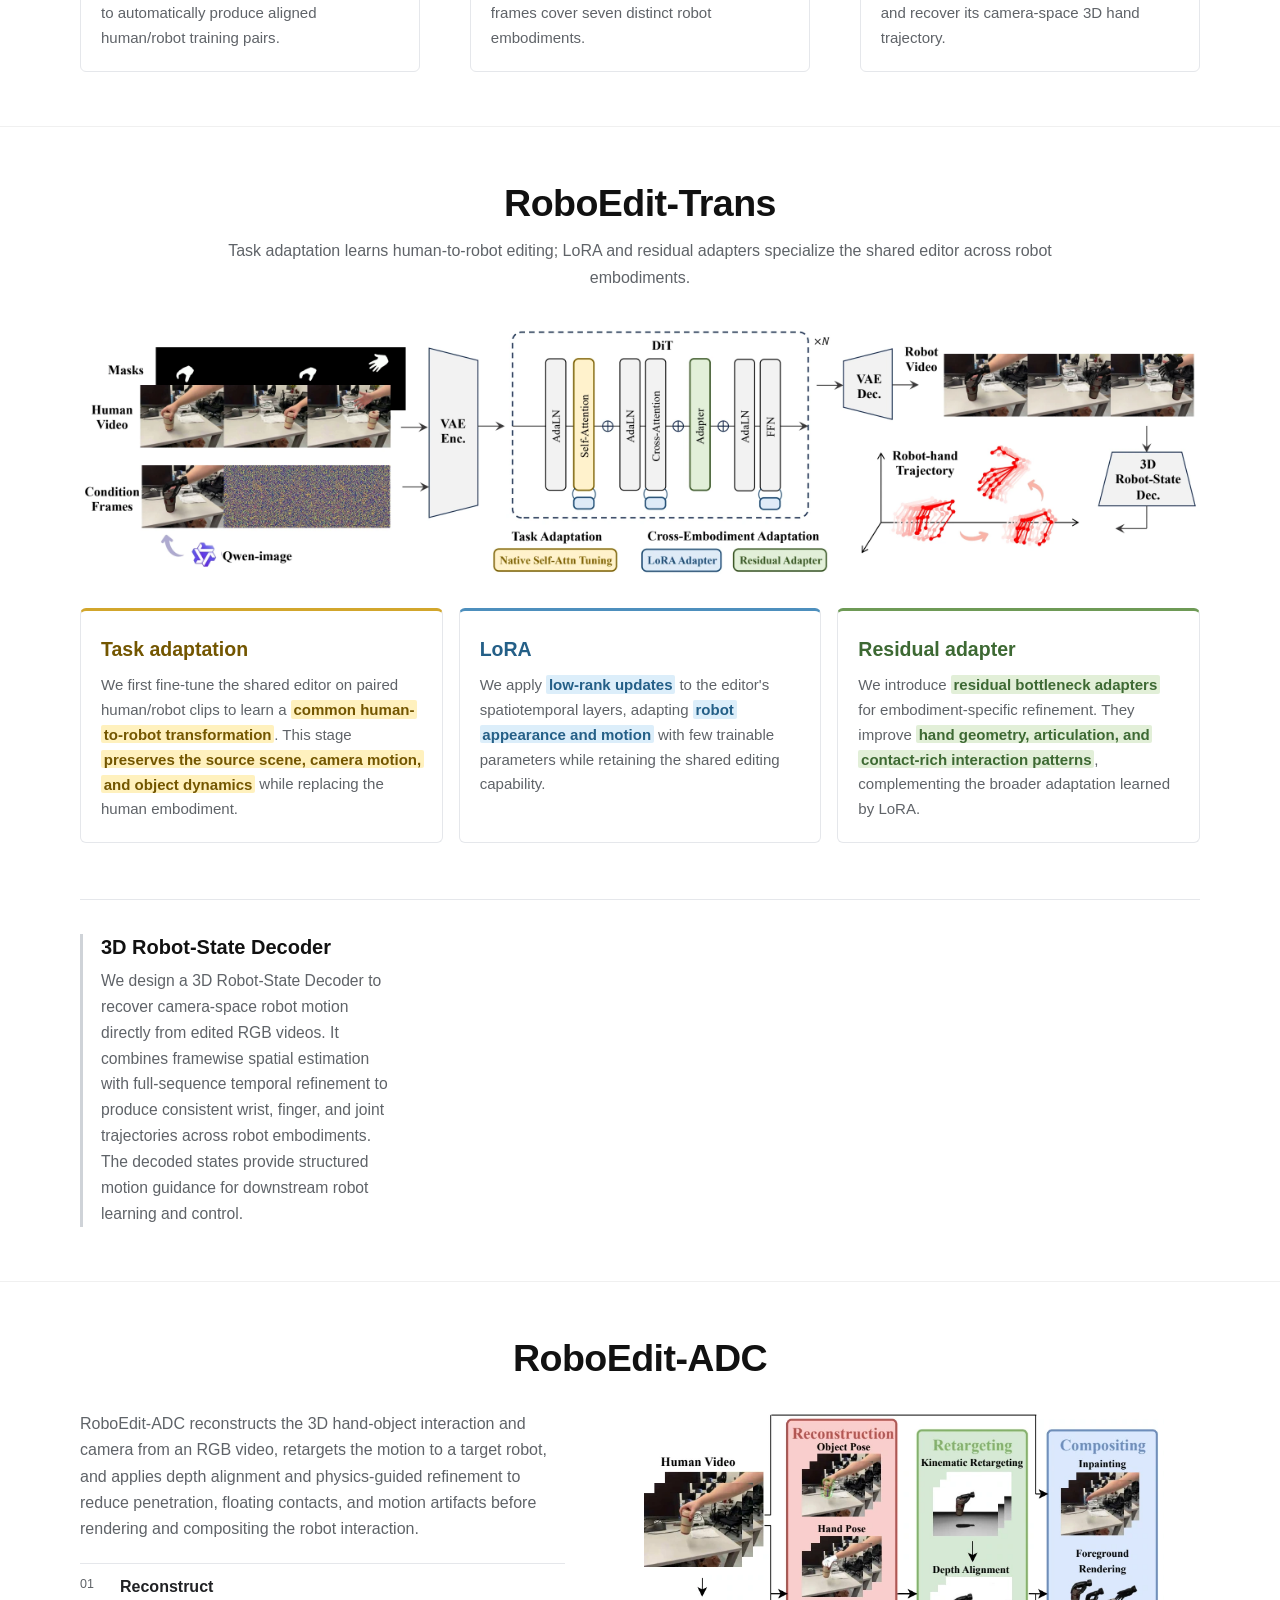
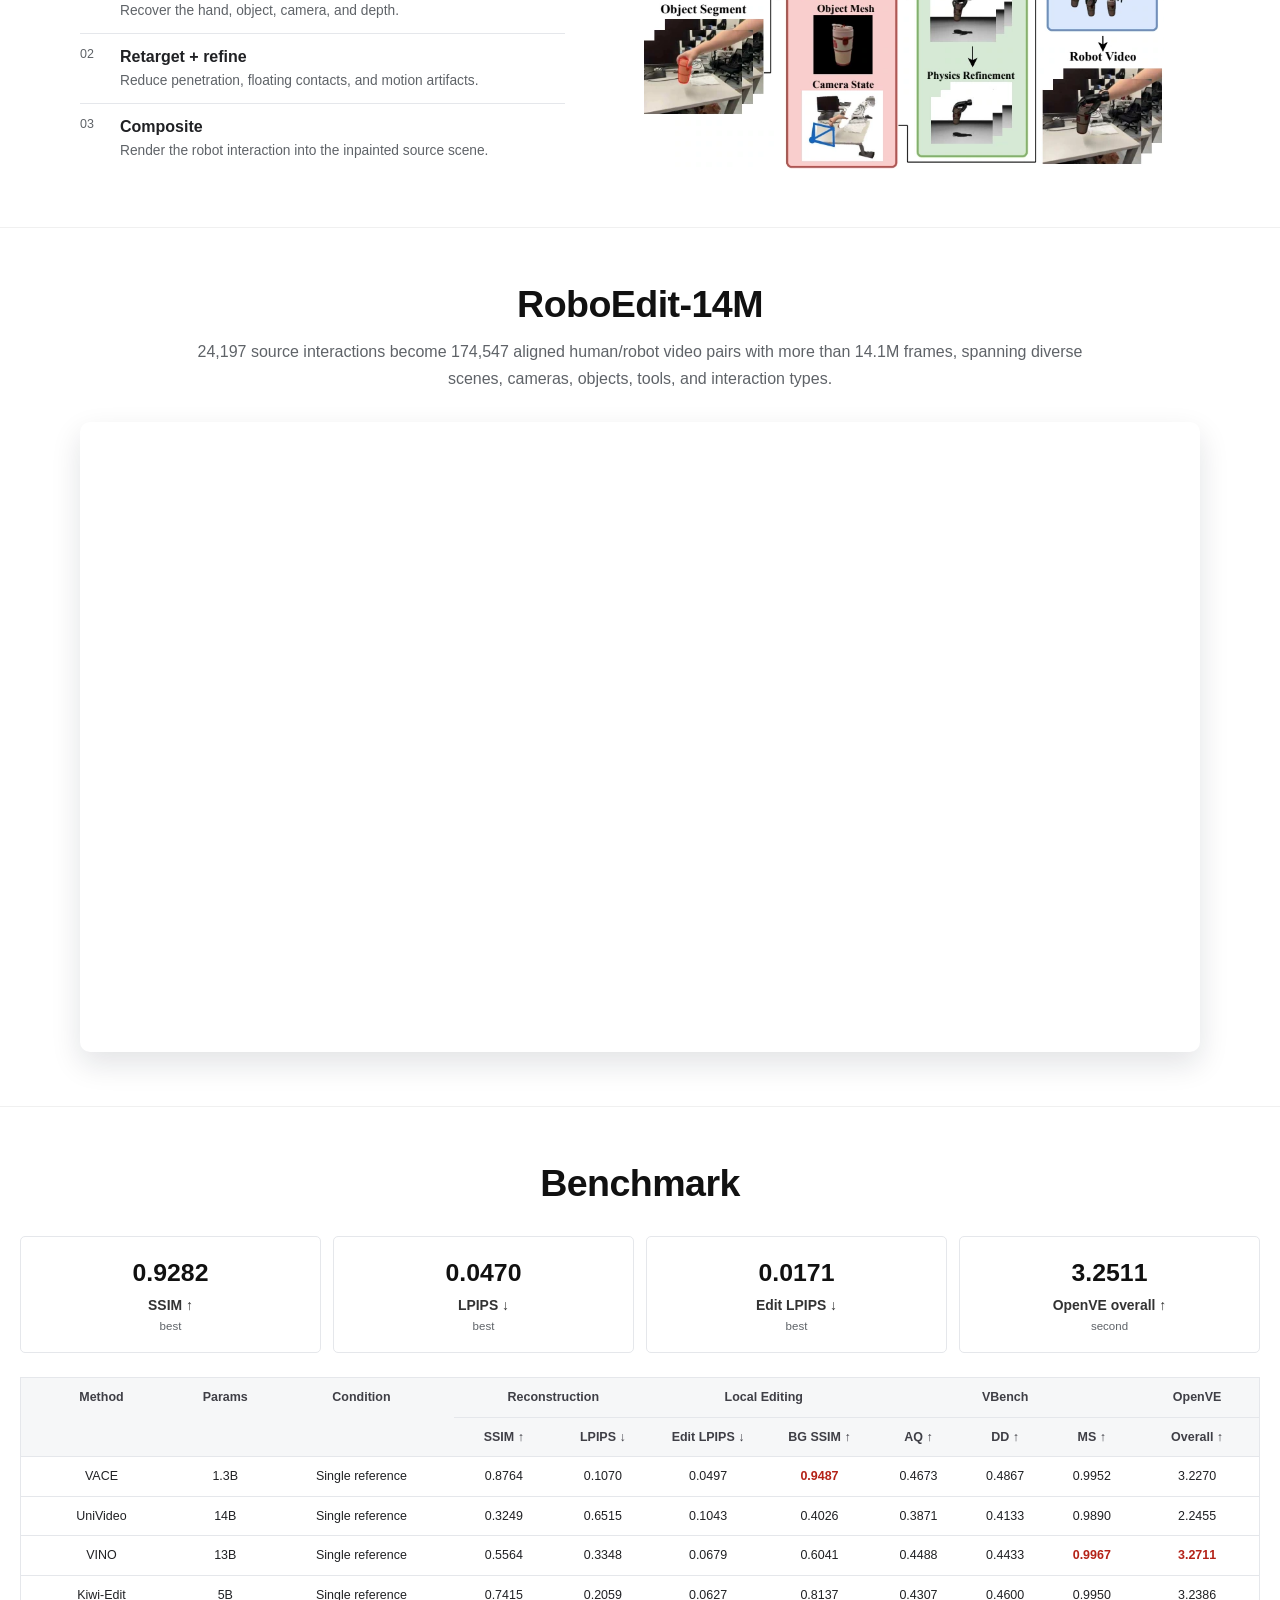
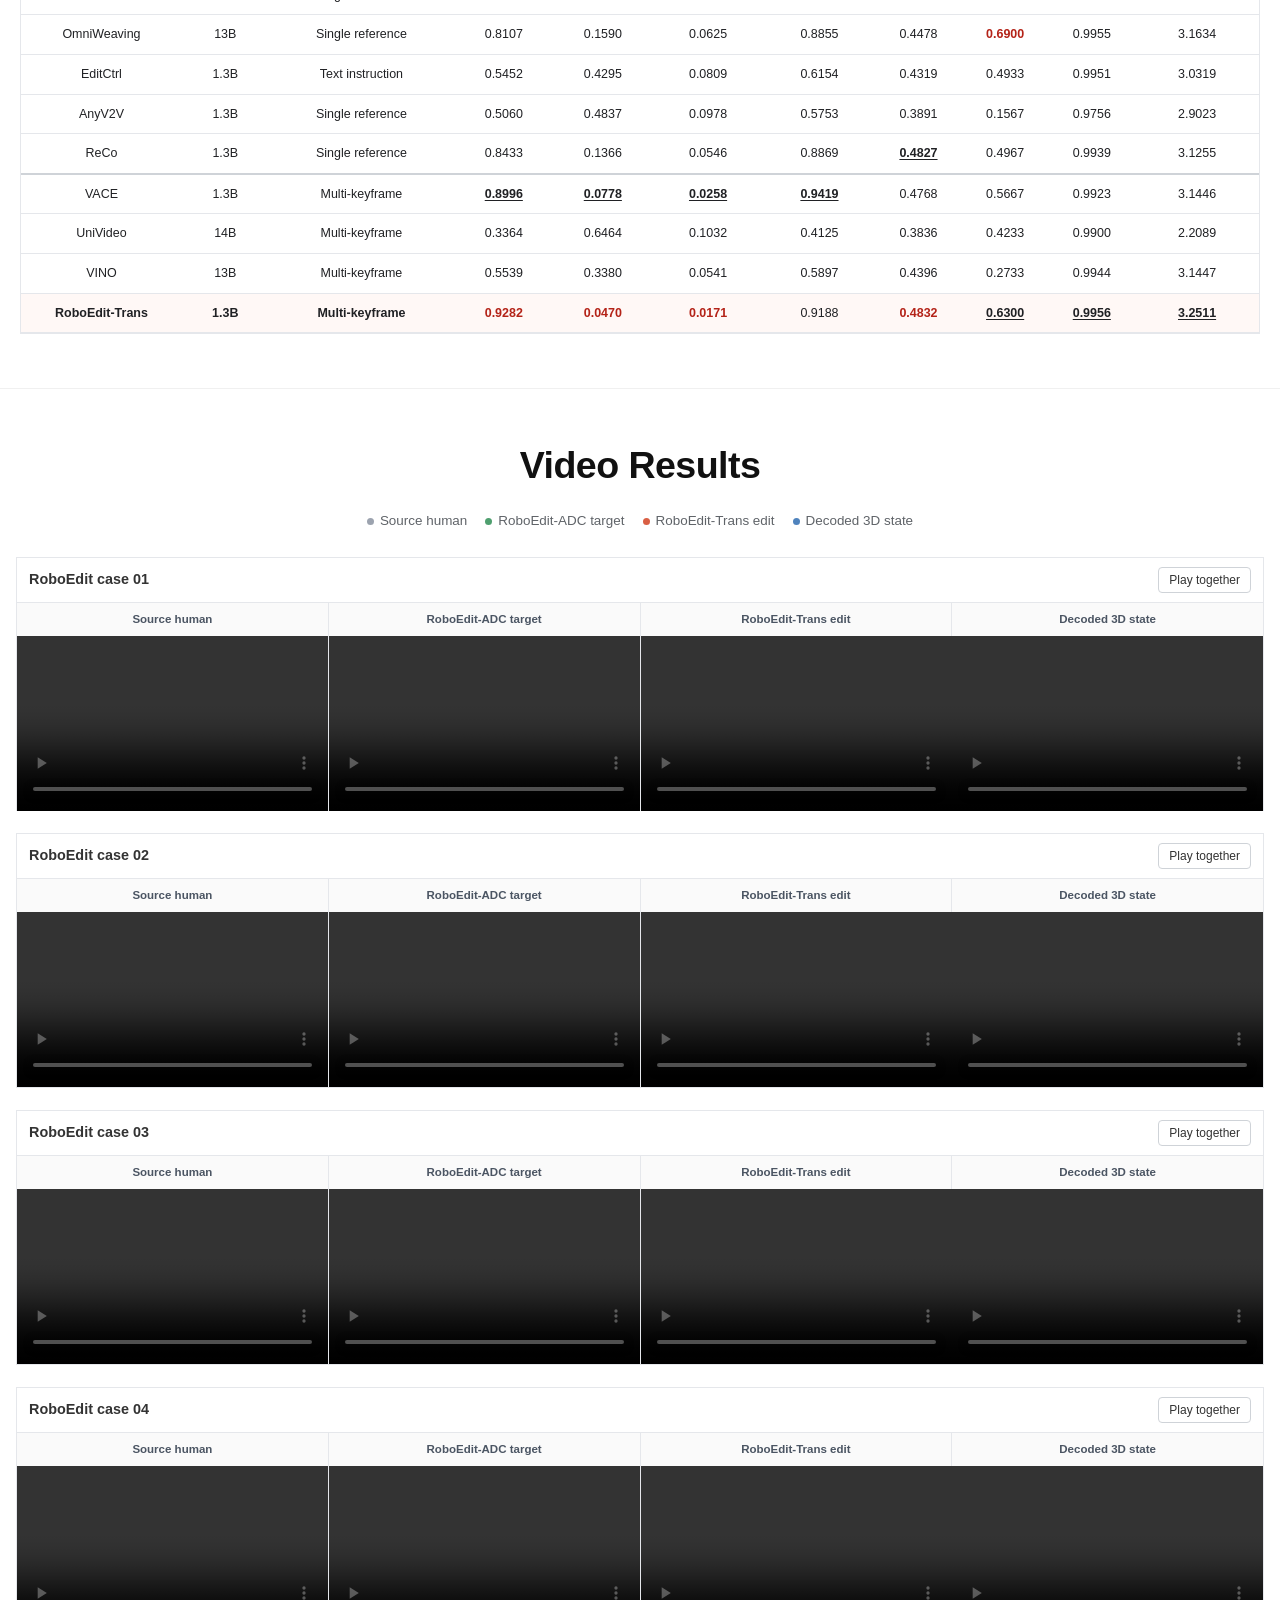
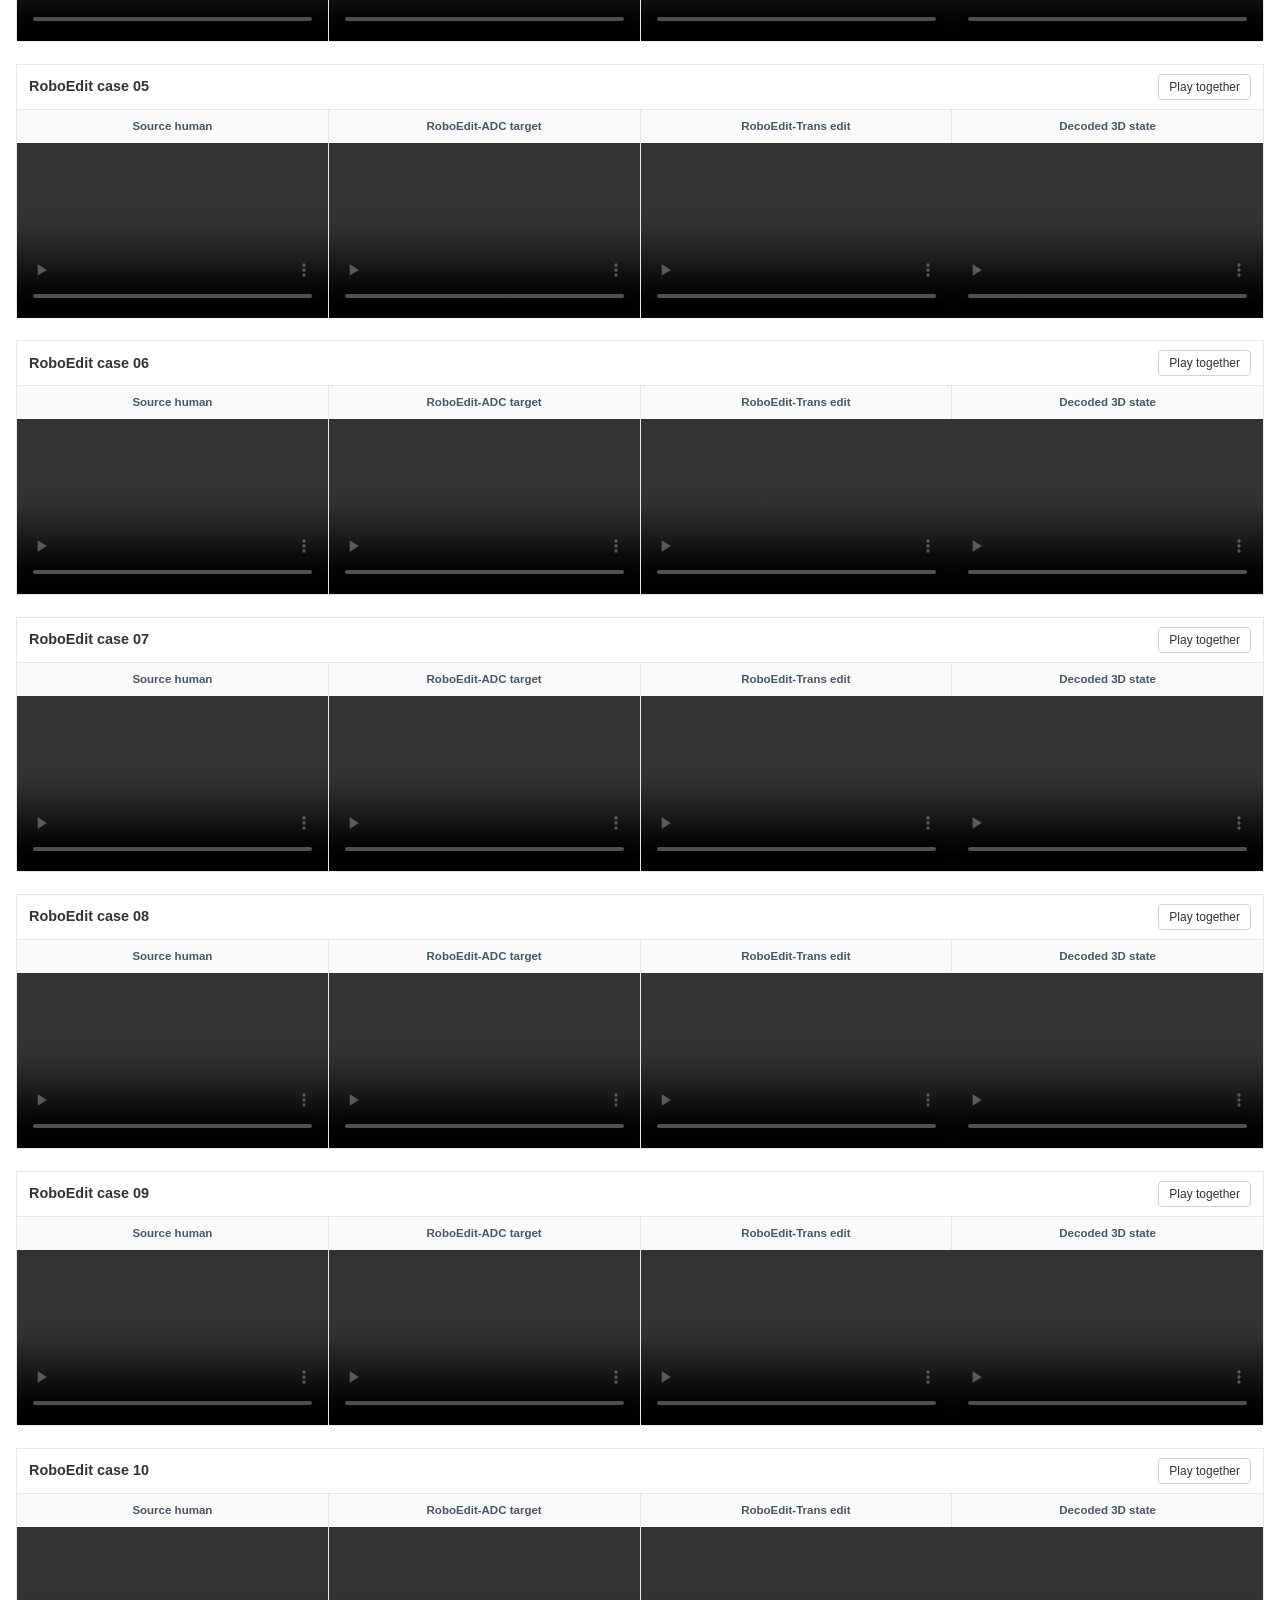
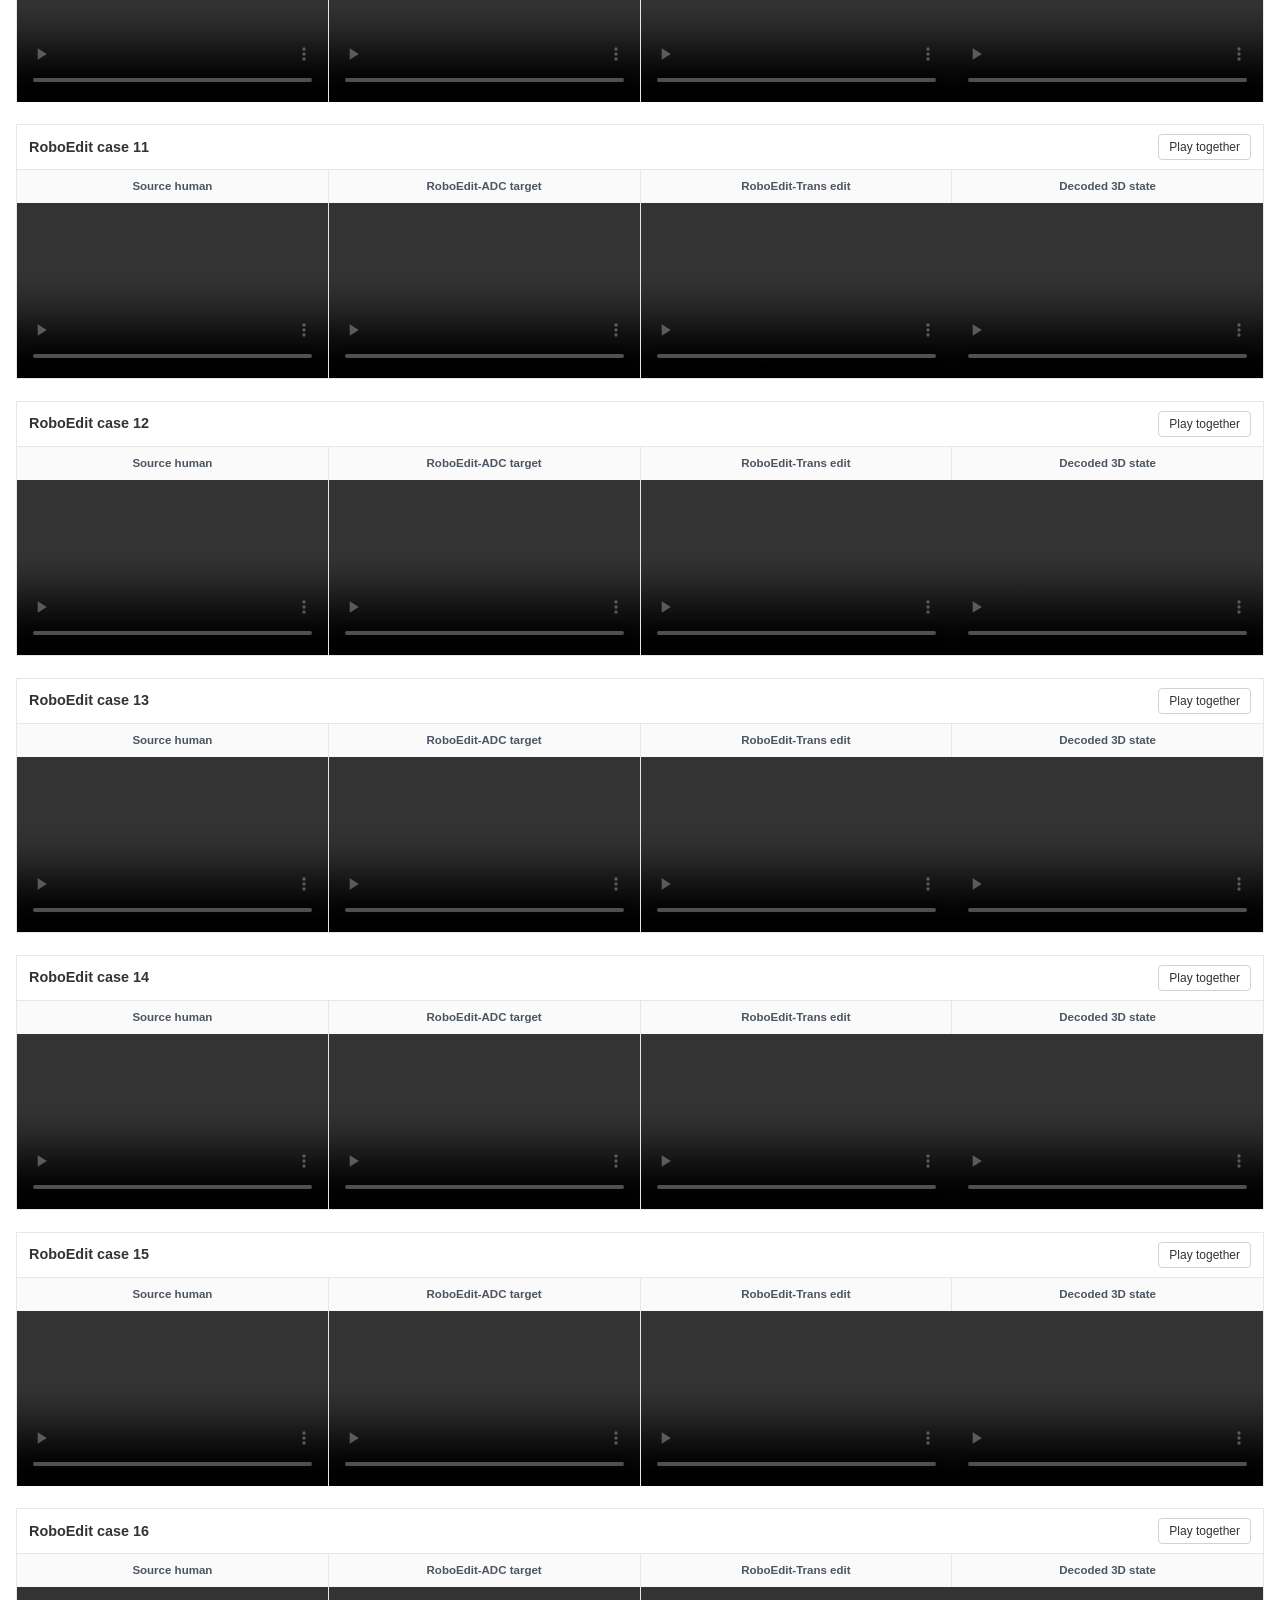
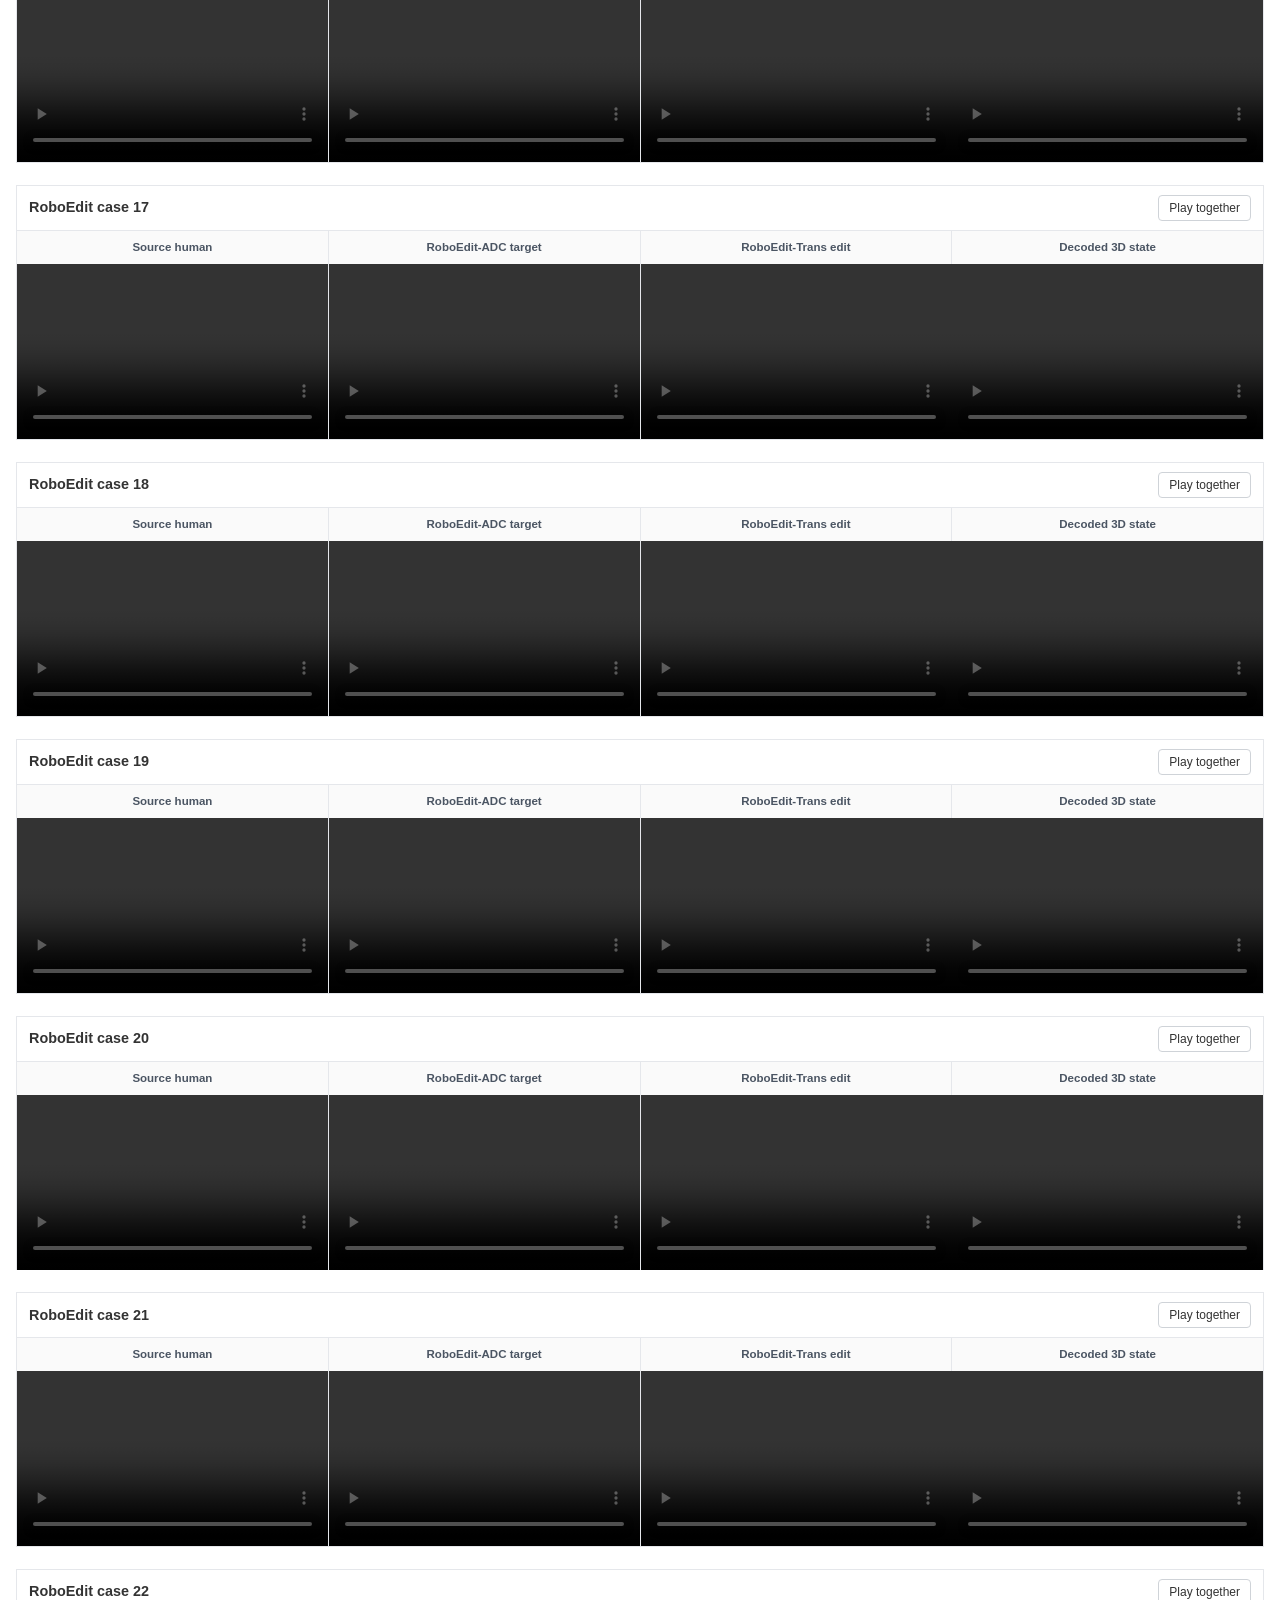
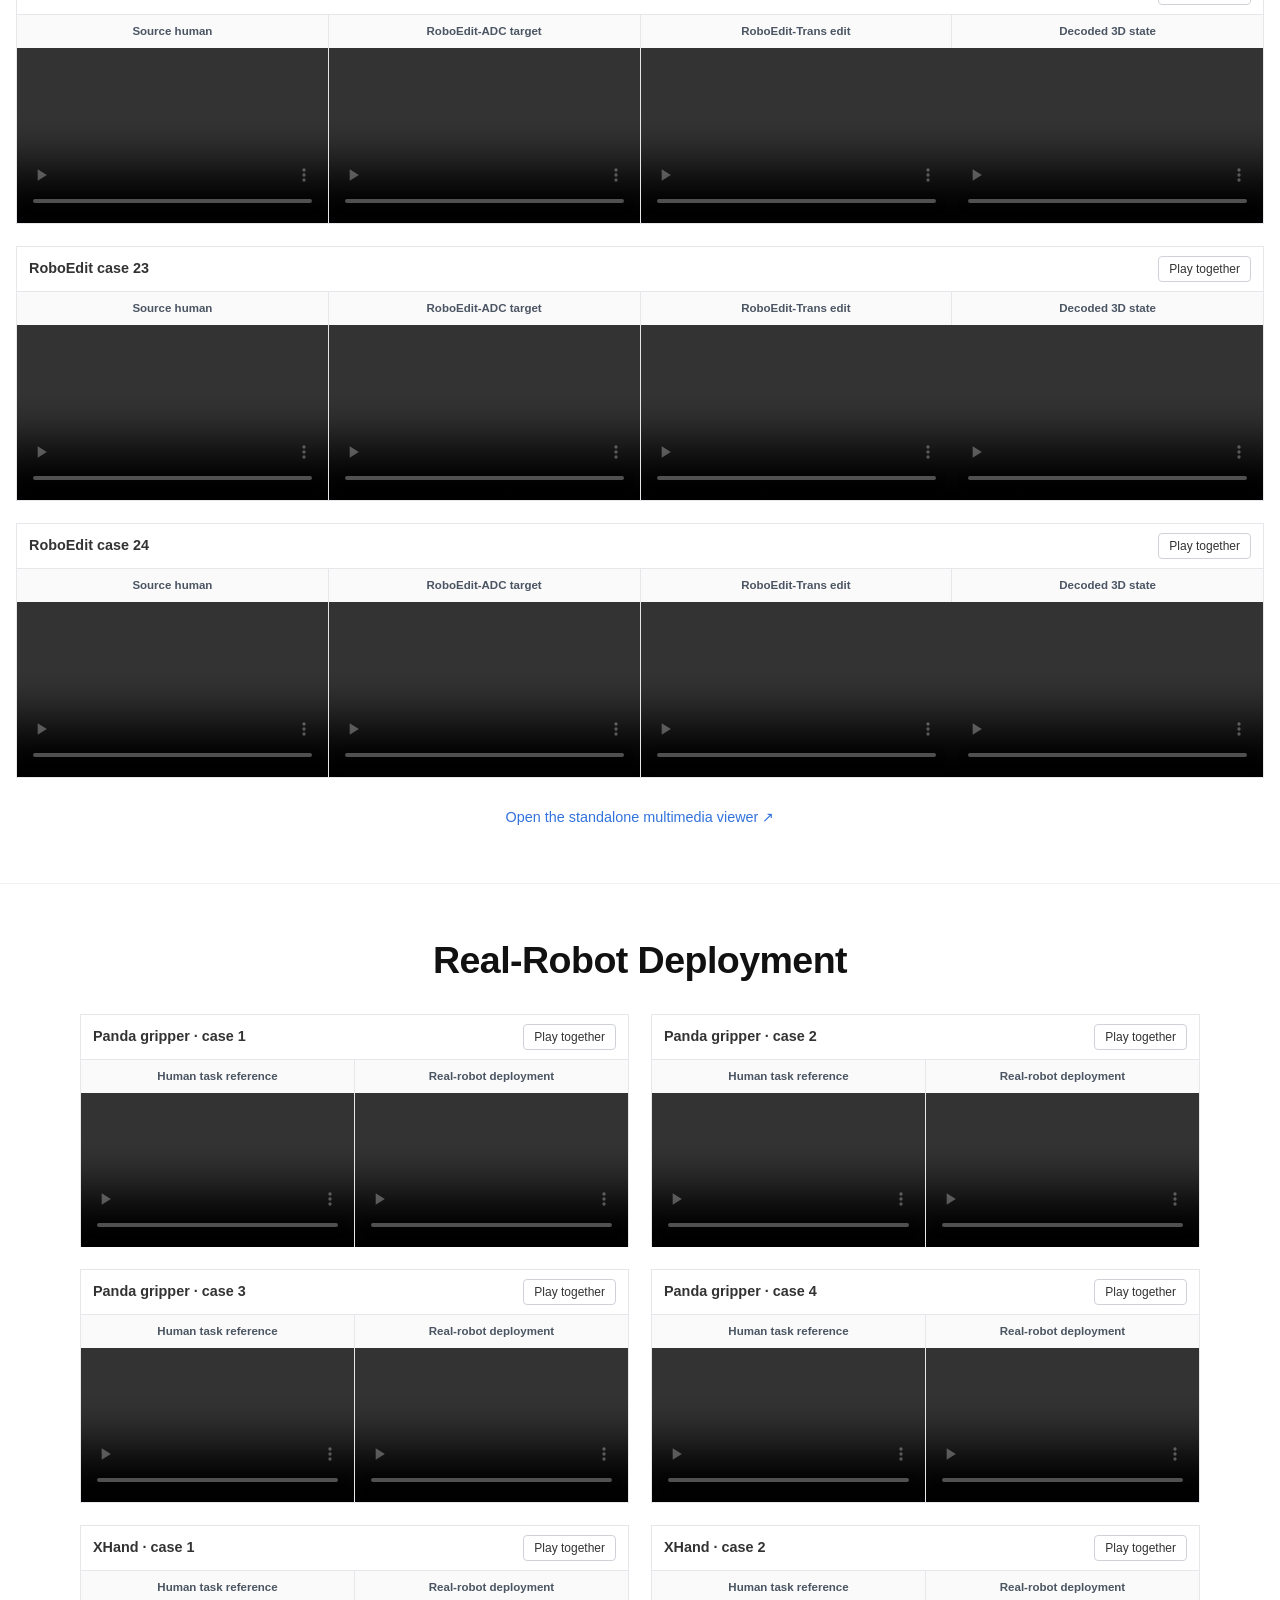
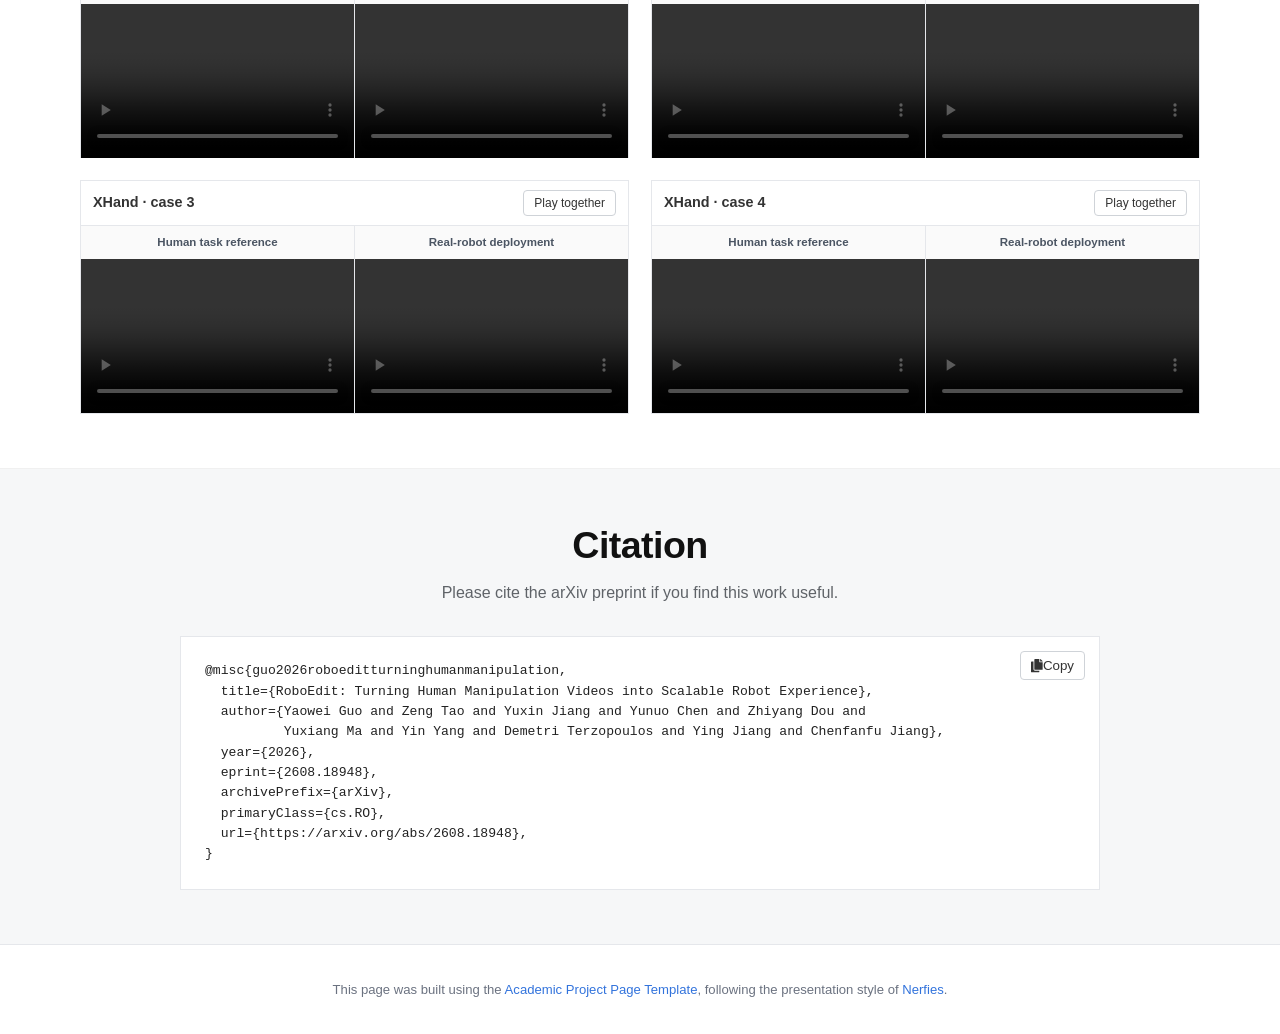
==== commit 23c6e8ab: "Restore native RoboEdit-14M appearance" ====
--- a/index.html
+++ b/index.html
@@ -210,9 +210,6 @@
         </div>
         <div class="dataset-video-carousel reveal" aria-label="RoboEdit-14M robot interaction videos continuously expanding from a two-by-two view into an eight-by-eight video wall">
           <video class="feature-video dataset-composite-video" muted loop autoplay playsinline preload="metadata" aria-label="RoboEdit-14M continuous two-by-two to eight-by-eight robot interaction video wall" src="static/videos/roboedit-14m-wall.mp4"></video>
-        </div>
-        <div class="embodiment-list reveal" aria-label="Supported robot embodiments">
-          <span class="emb-inspire">Inspire</span><span class="emb-xhand">XHand</span><span class="emb-ability">Ability</span><span class="emb-schunk">SCHUNK SVH</span><span class="emb-allegro">Allegro</span><span class="emb-dex3">Unitree Dex3</span><span class="emb-panda">Franka Panda</span>
         </div>
       </div>
     </section>
--- a/static/css/academic.css
+++ b/static/css/academic.css
@@ -310,29 +310,6 @@
   object-fit: cover;
   background: transparent;
 }
-.embodiment-list {
-  display: flex;
-  flex-wrap: wrap;
-  justify-content: center;
-  gap: 8px;
-  margin-top: 18px;
-}
-.embodiment-list span {
-  padding: 6px 11px;
-  border: 1px solid transparent;
-  border-radius: 4px;
-  color: #fff;
-  font-size: .83rem;
-  font-weight: 700;
-}
-.embodiment-list .emb-inspire { background: #168d82; border-color: #0f746b; }
-.embodiment-list .emb-xhand { background: #8f2d4f; border-color: #75223f; }
-.embodiment-list .emb-ability { background: #5665a7; border-color: #46548e; }
-.embodiment-list .emb-schunk { background: #70468f; border-color: #5b3677; }
-.embodiment-list .emb-allegro { color: #262014; background: #d3a32f; border-color: #b8891e; }
-.embodiment-list .emb-dex3 { background: #c33b7c; border-color: #a82d68; }
-.embodiment-list .emb-panda { background: #557d35; border-color: #416728; }
-
 .decoder-pipeline {
   display: grid;
   grid-template-columns: 1fr auto 1fr auto 1fr auto 1fr auto 1fr;
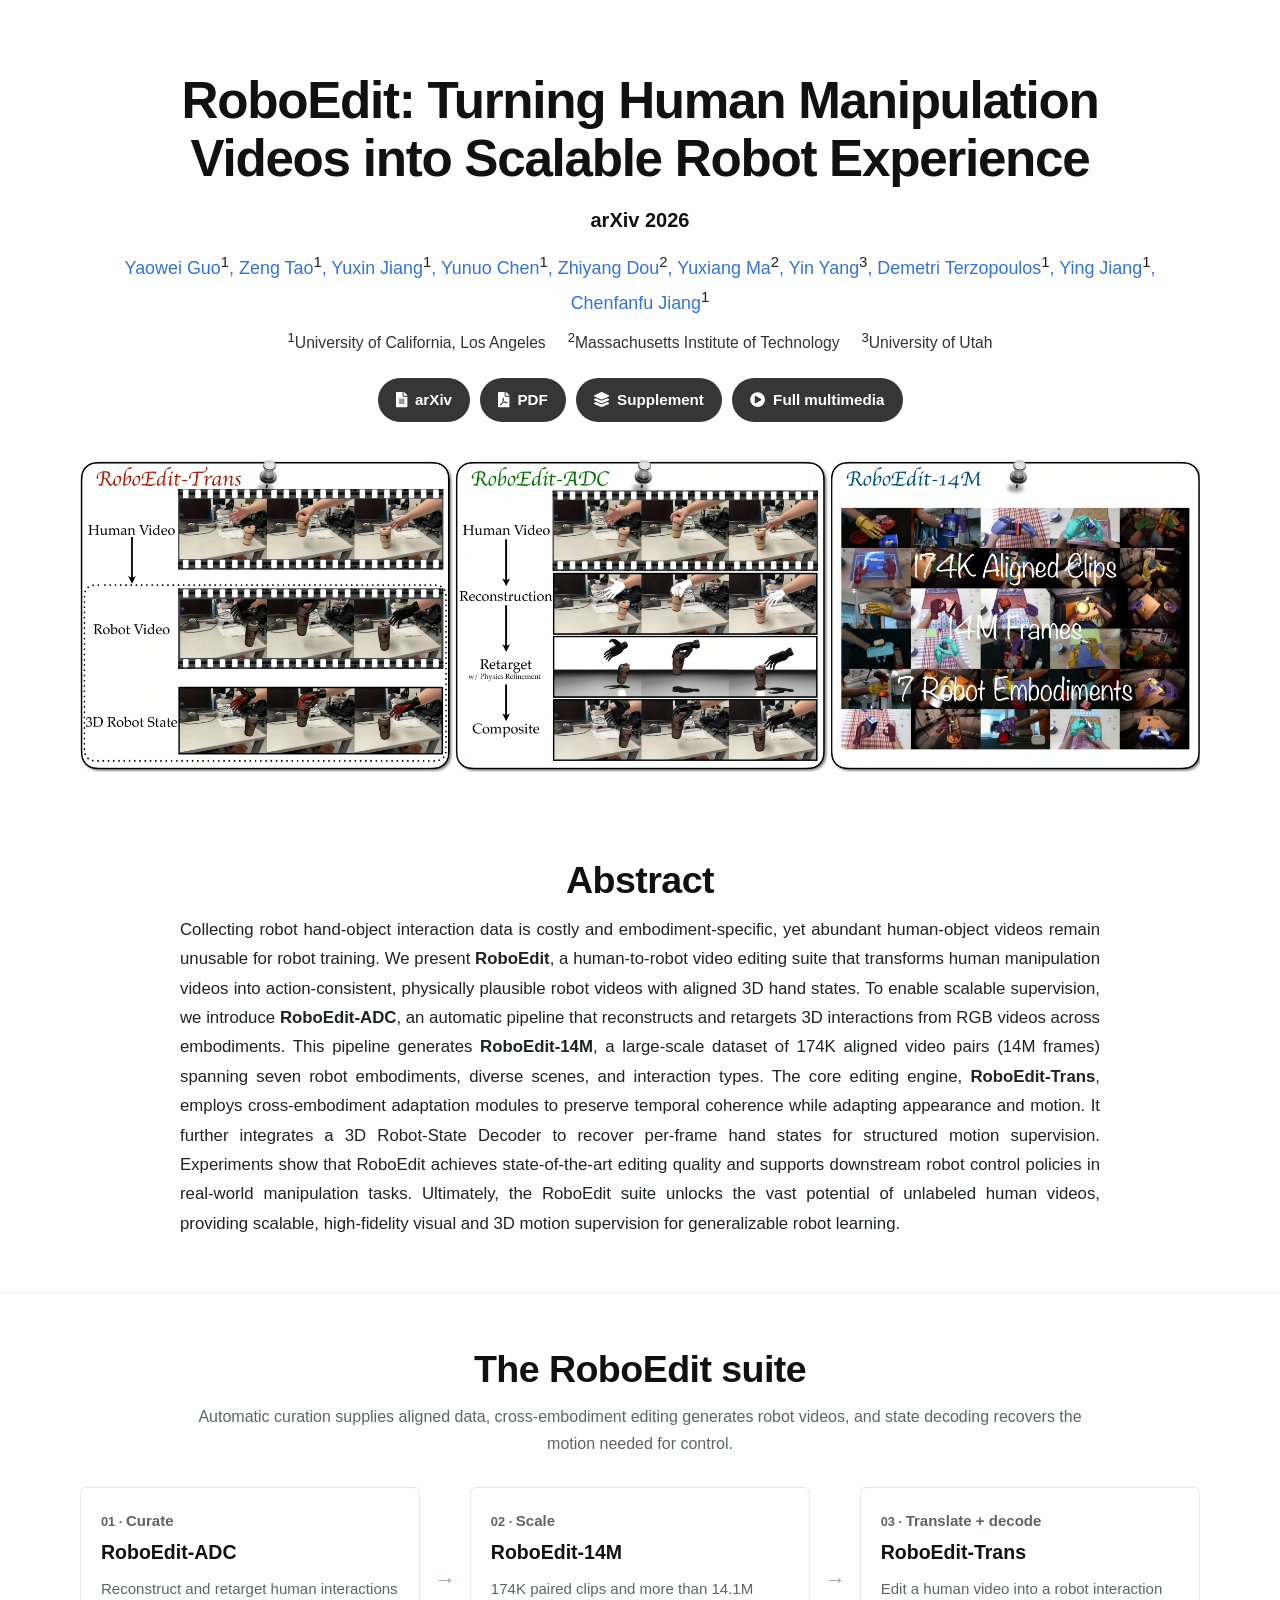
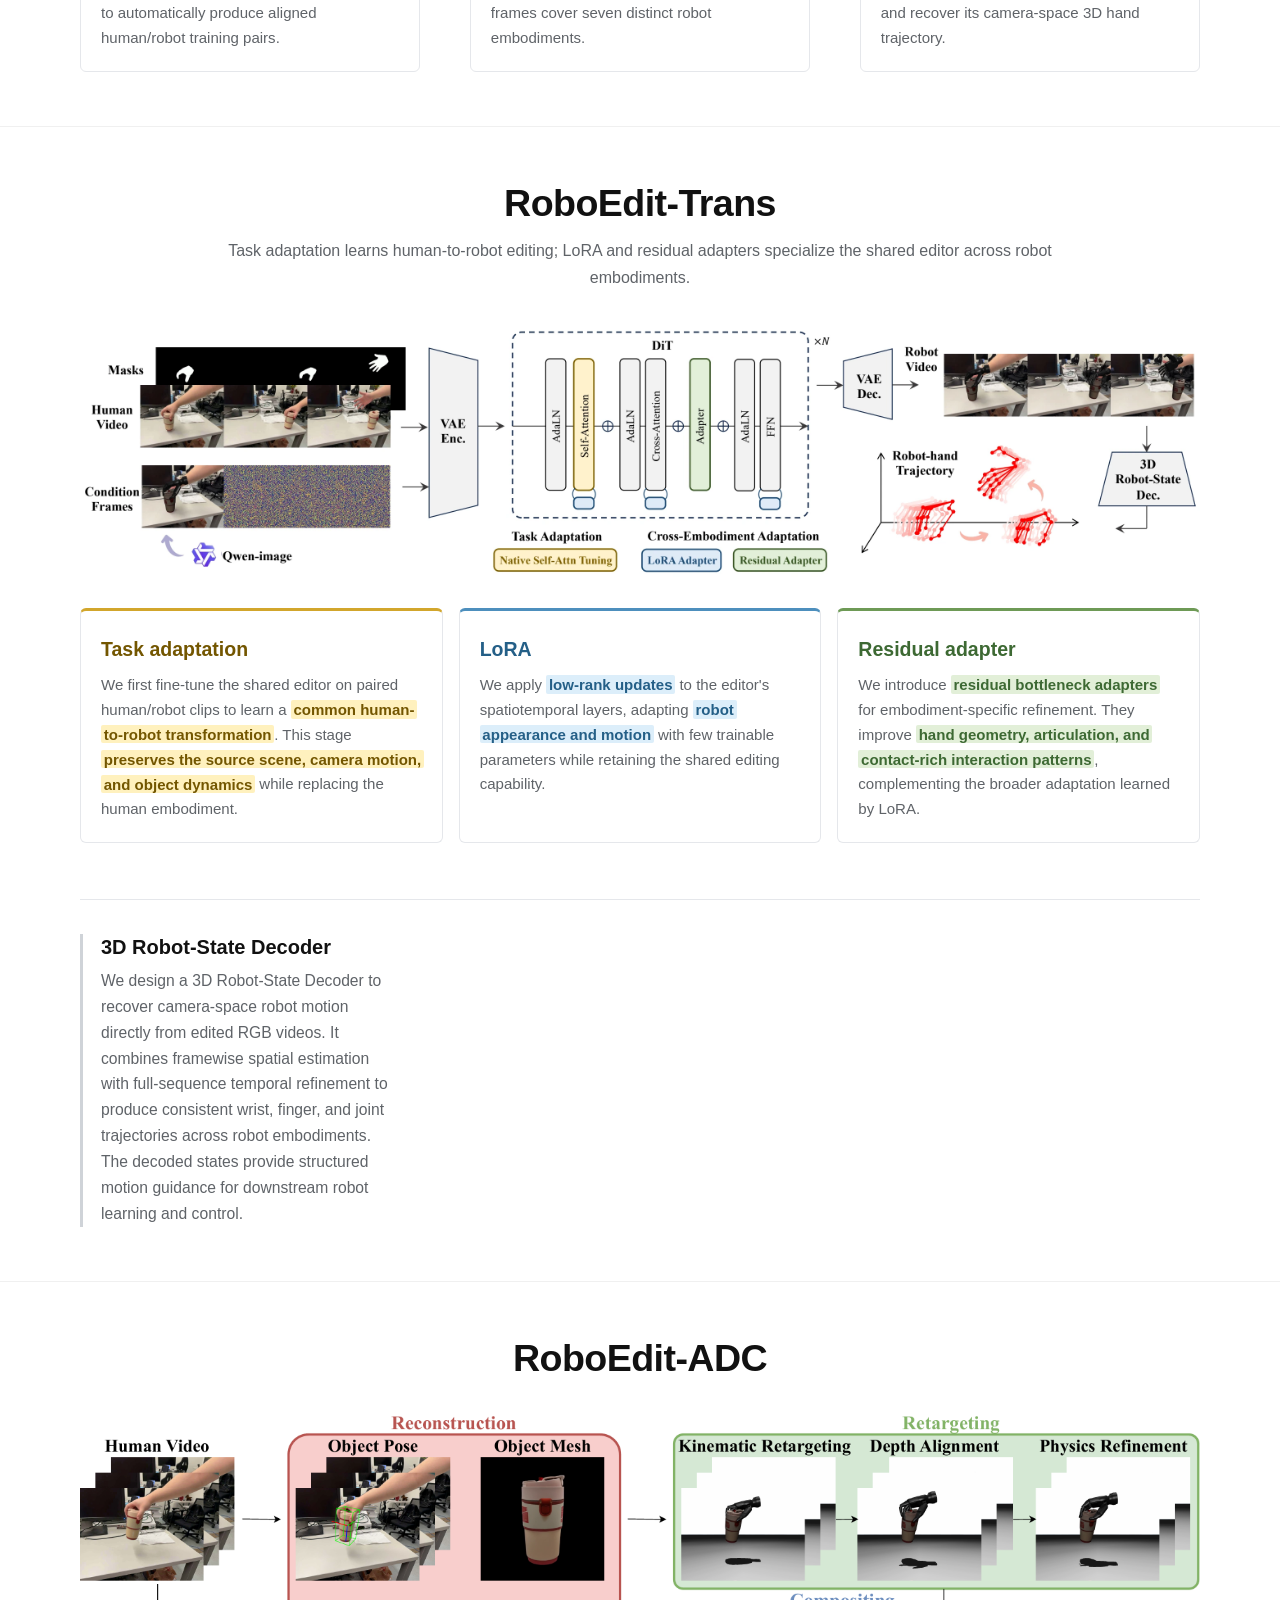
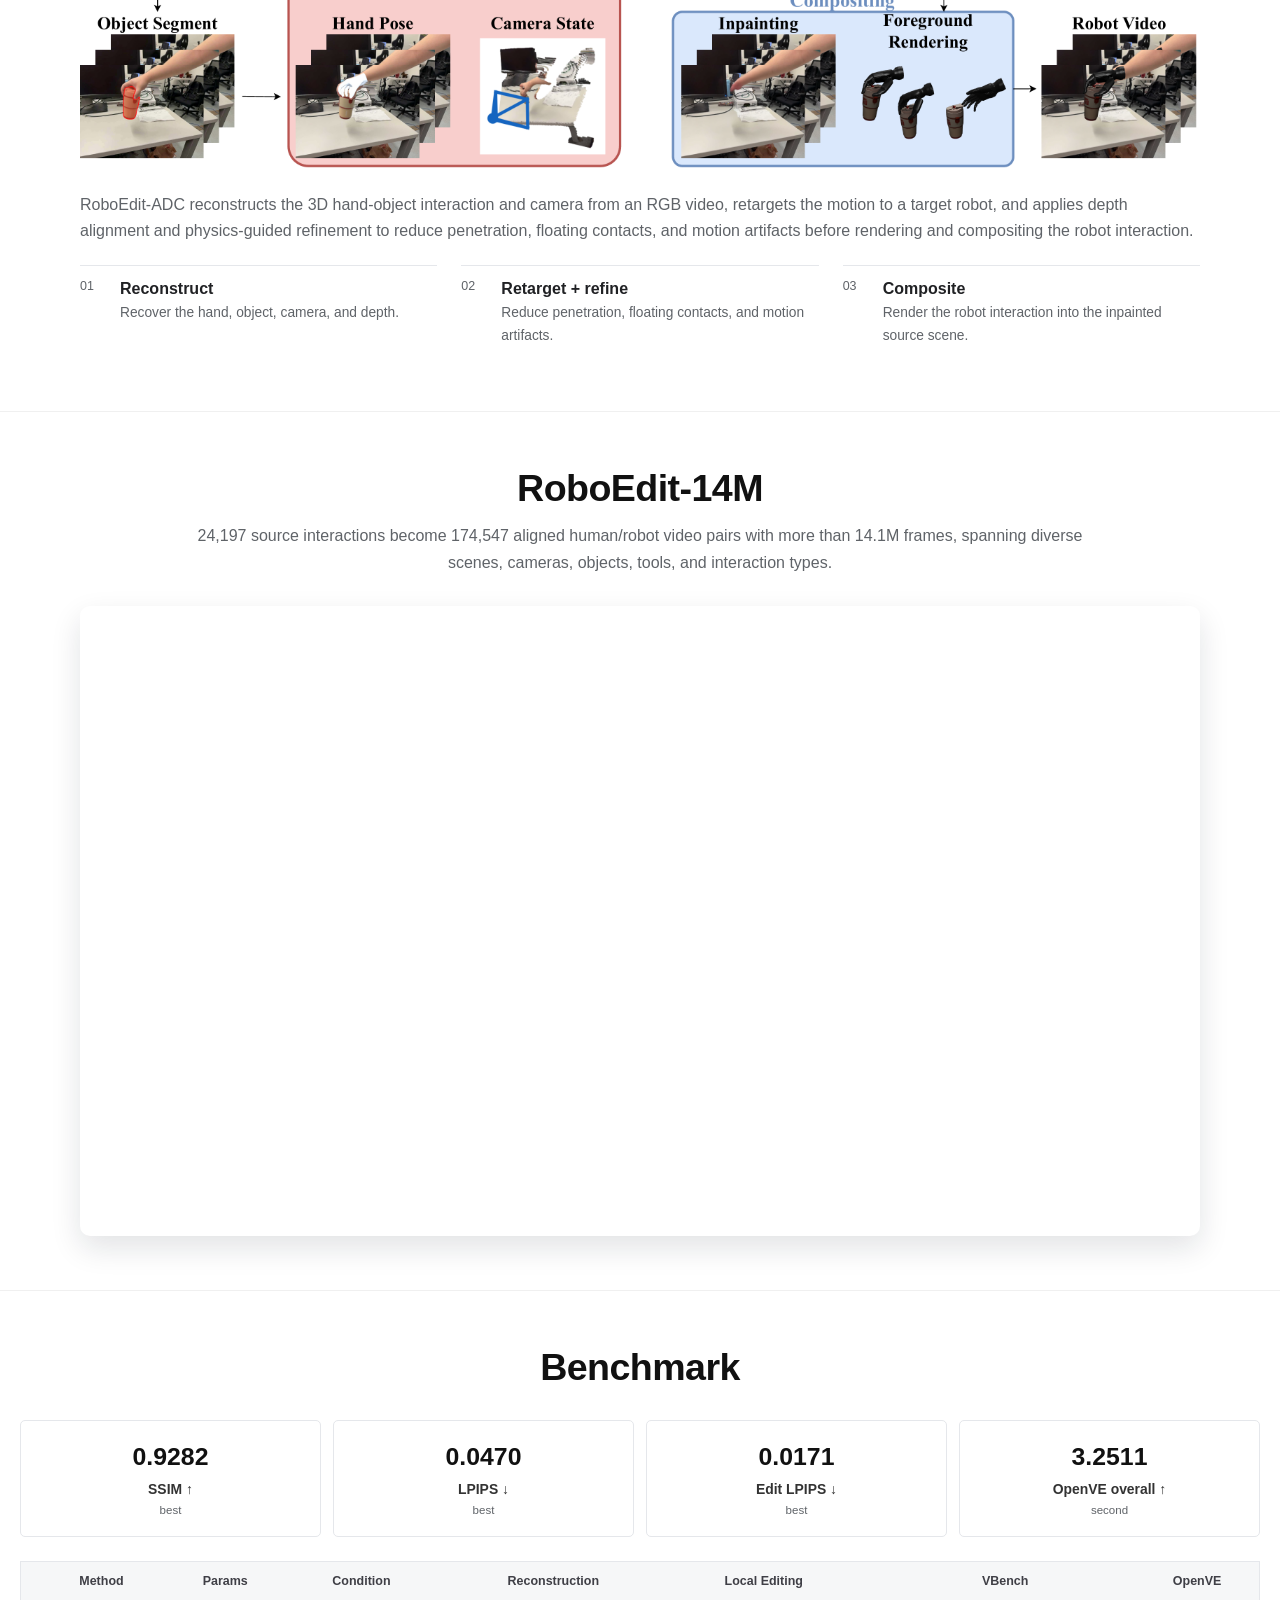
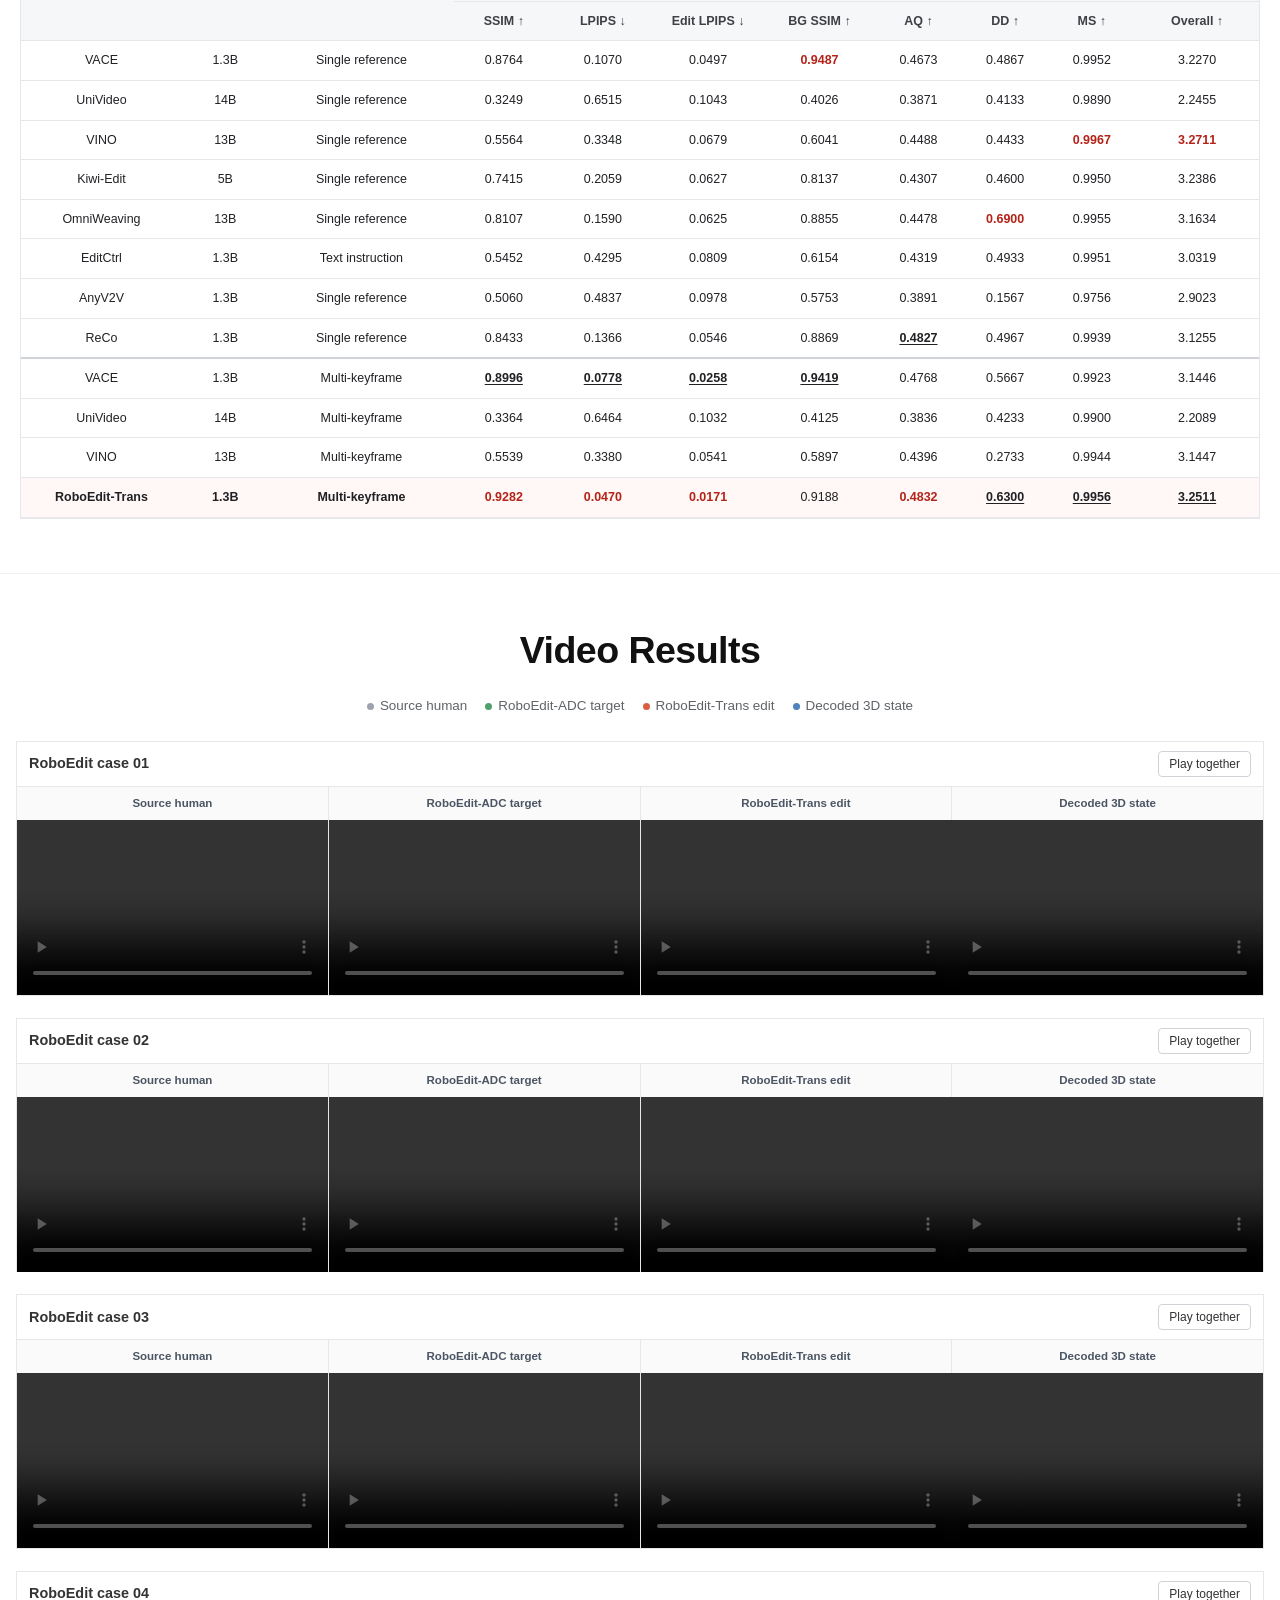
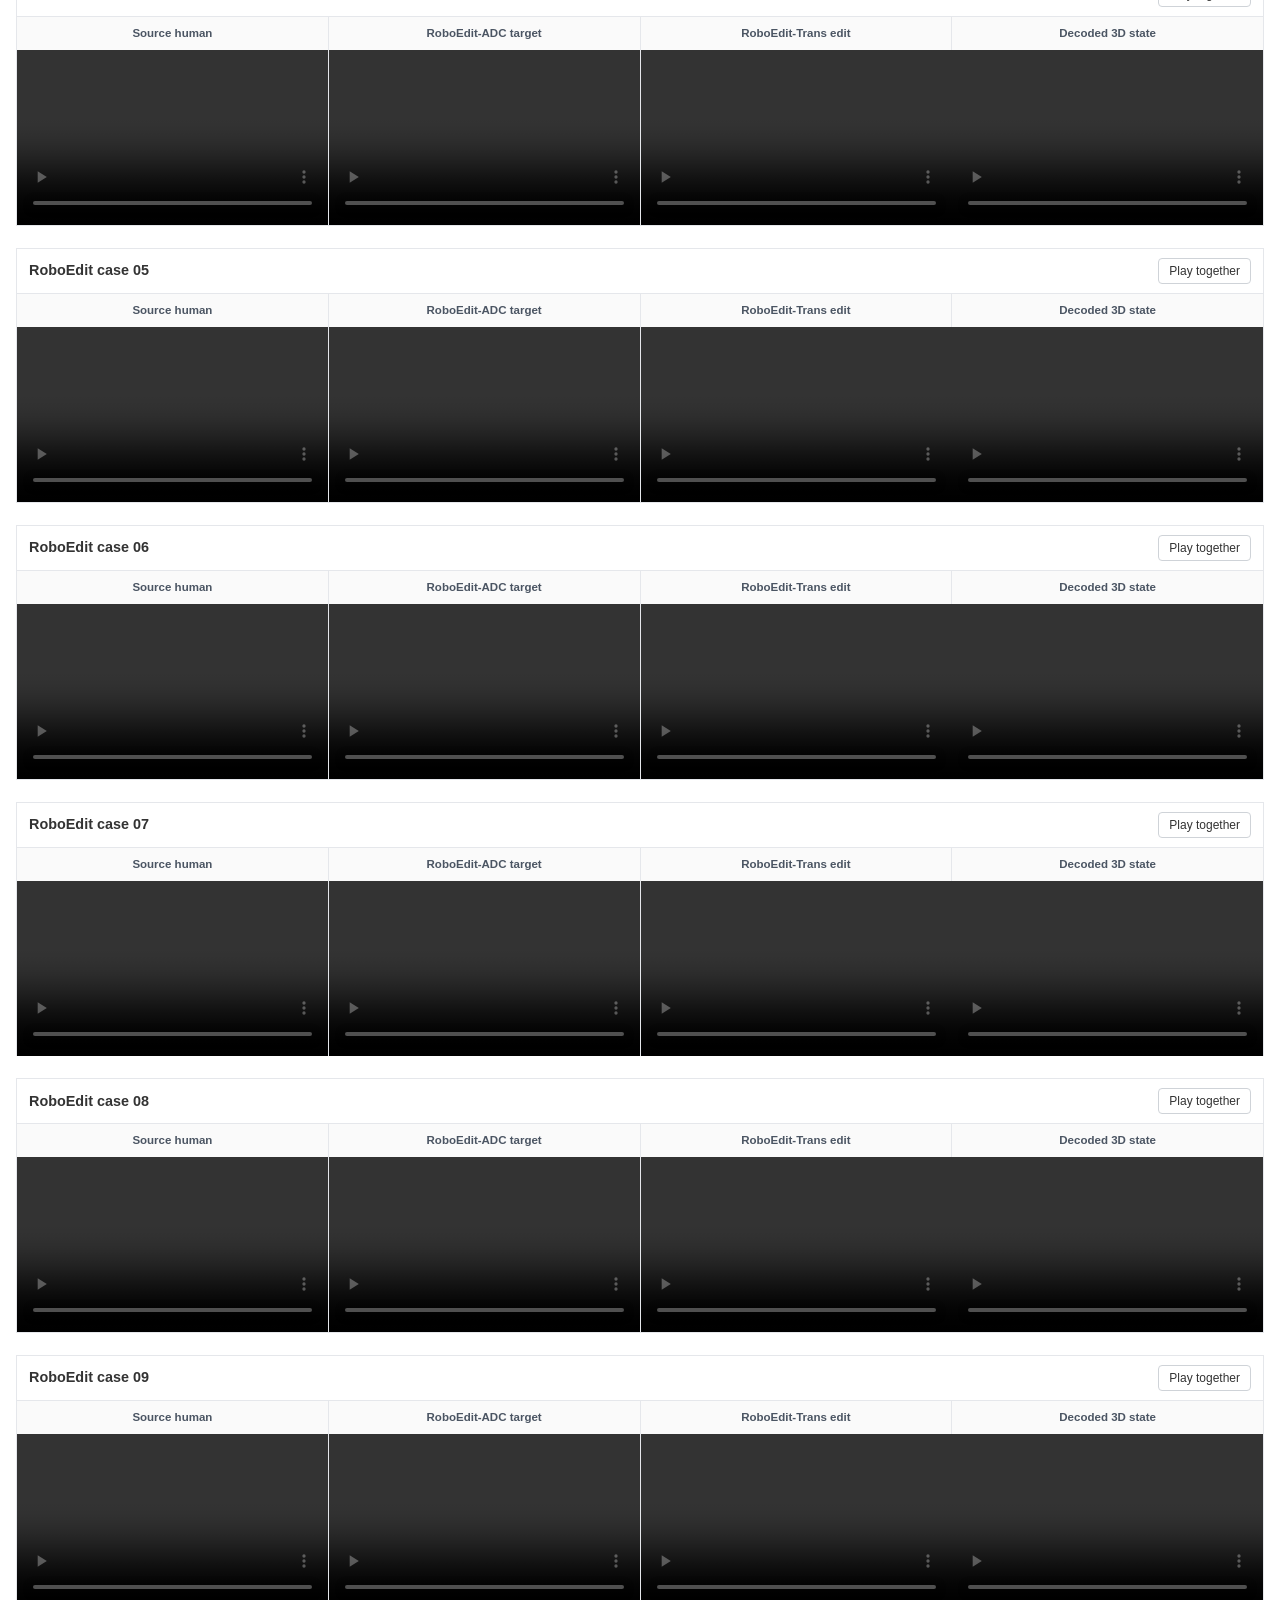
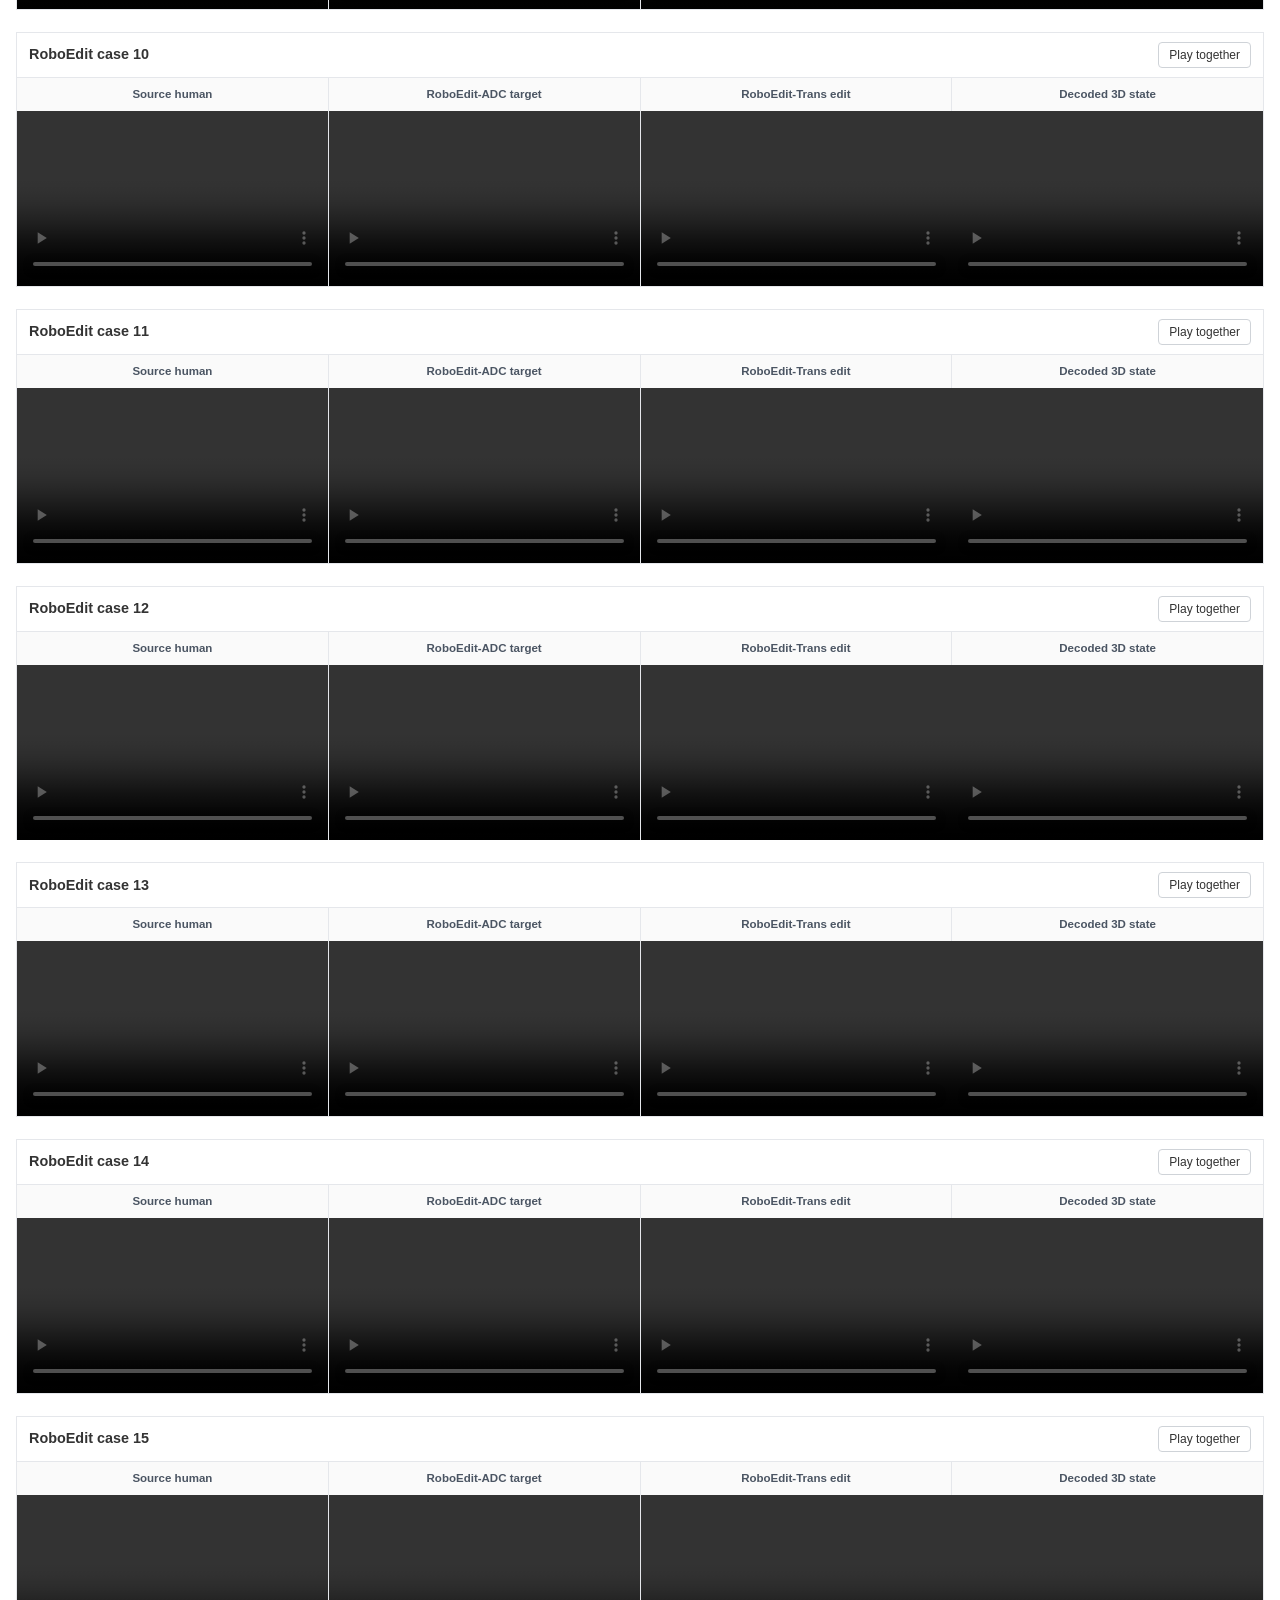
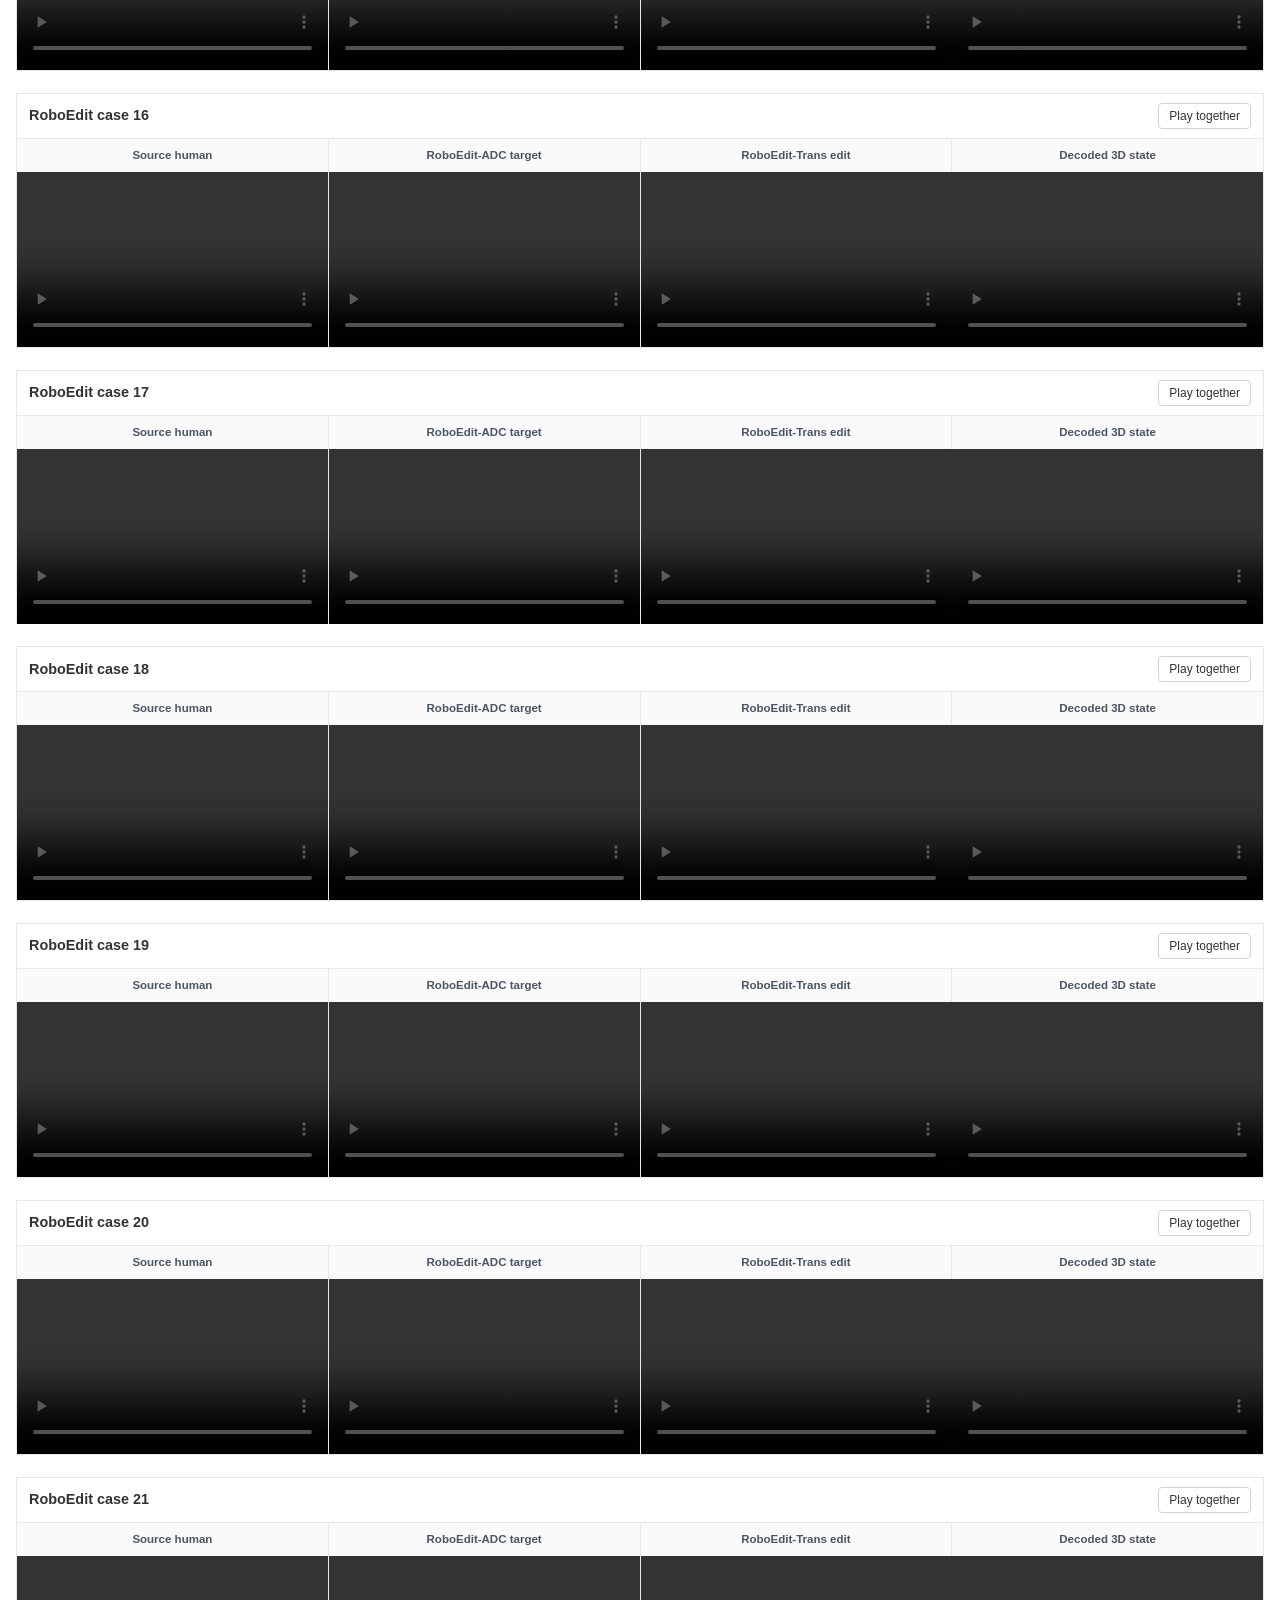
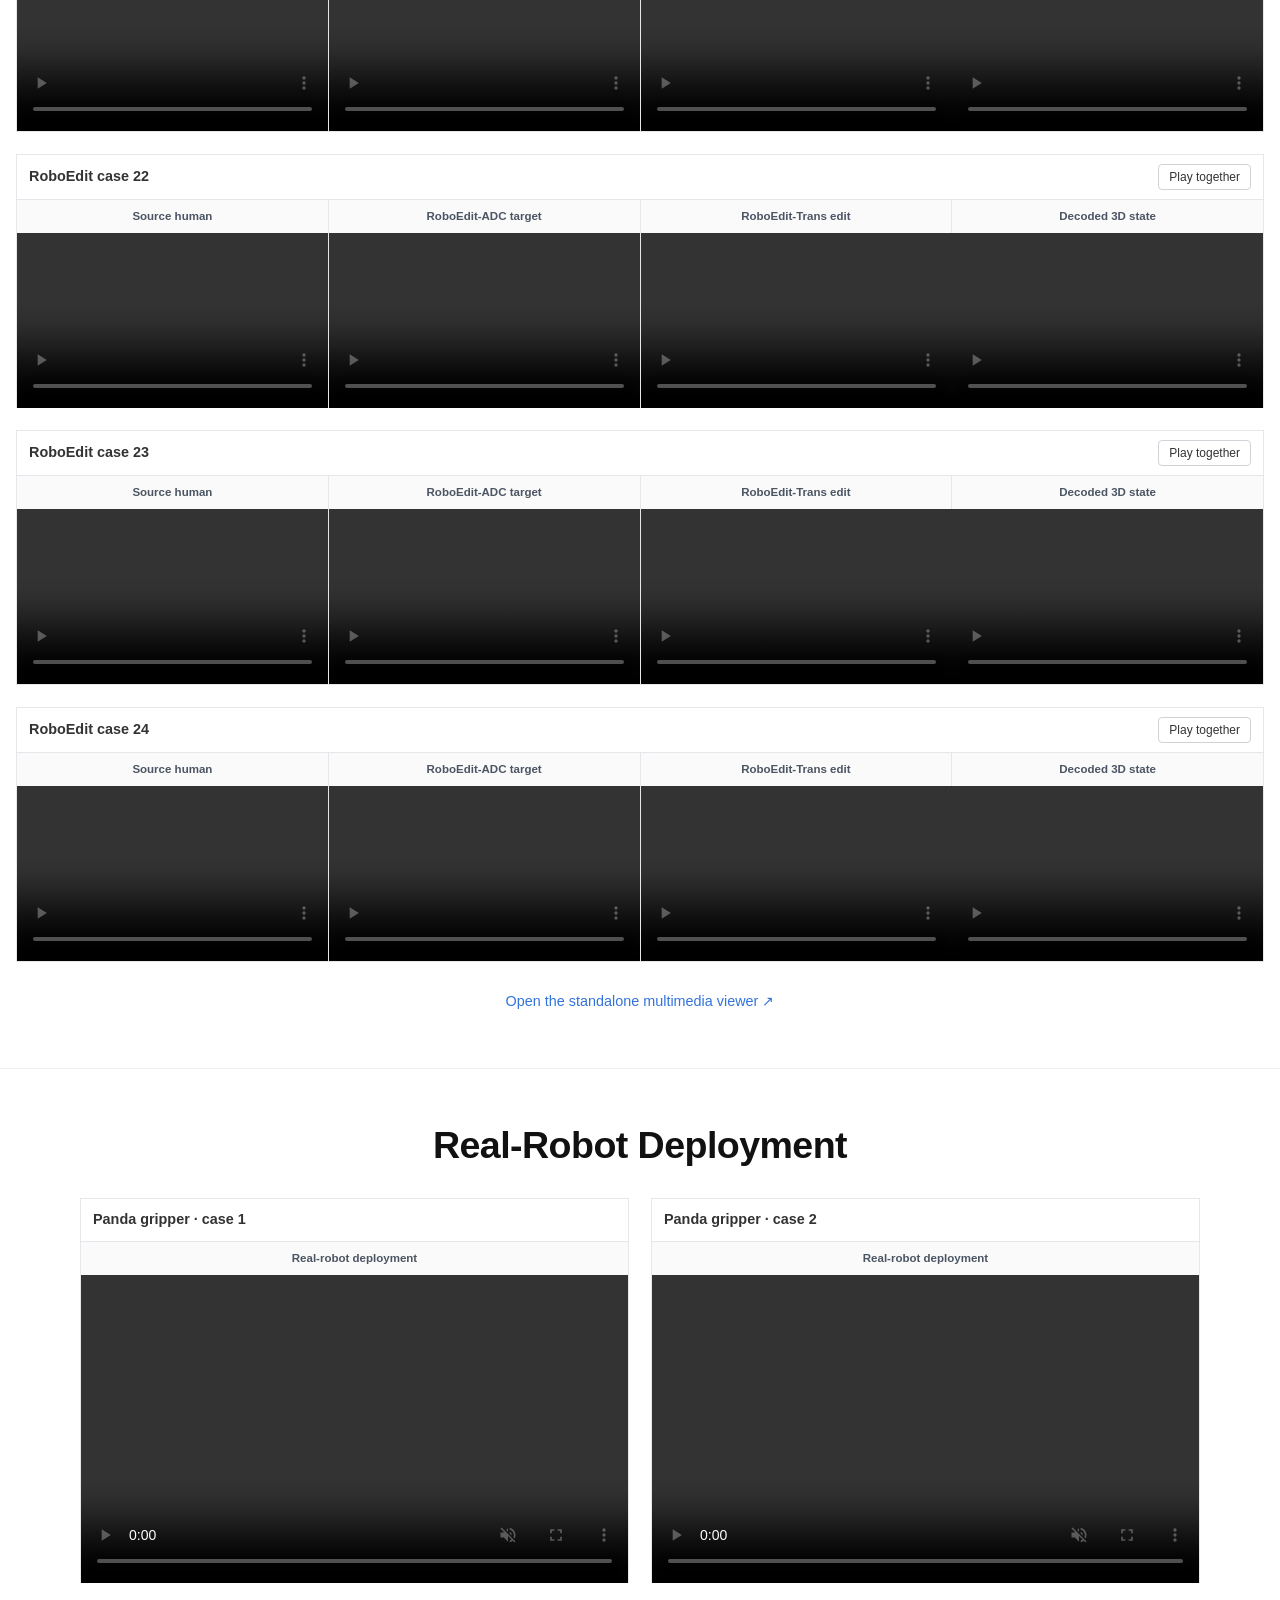
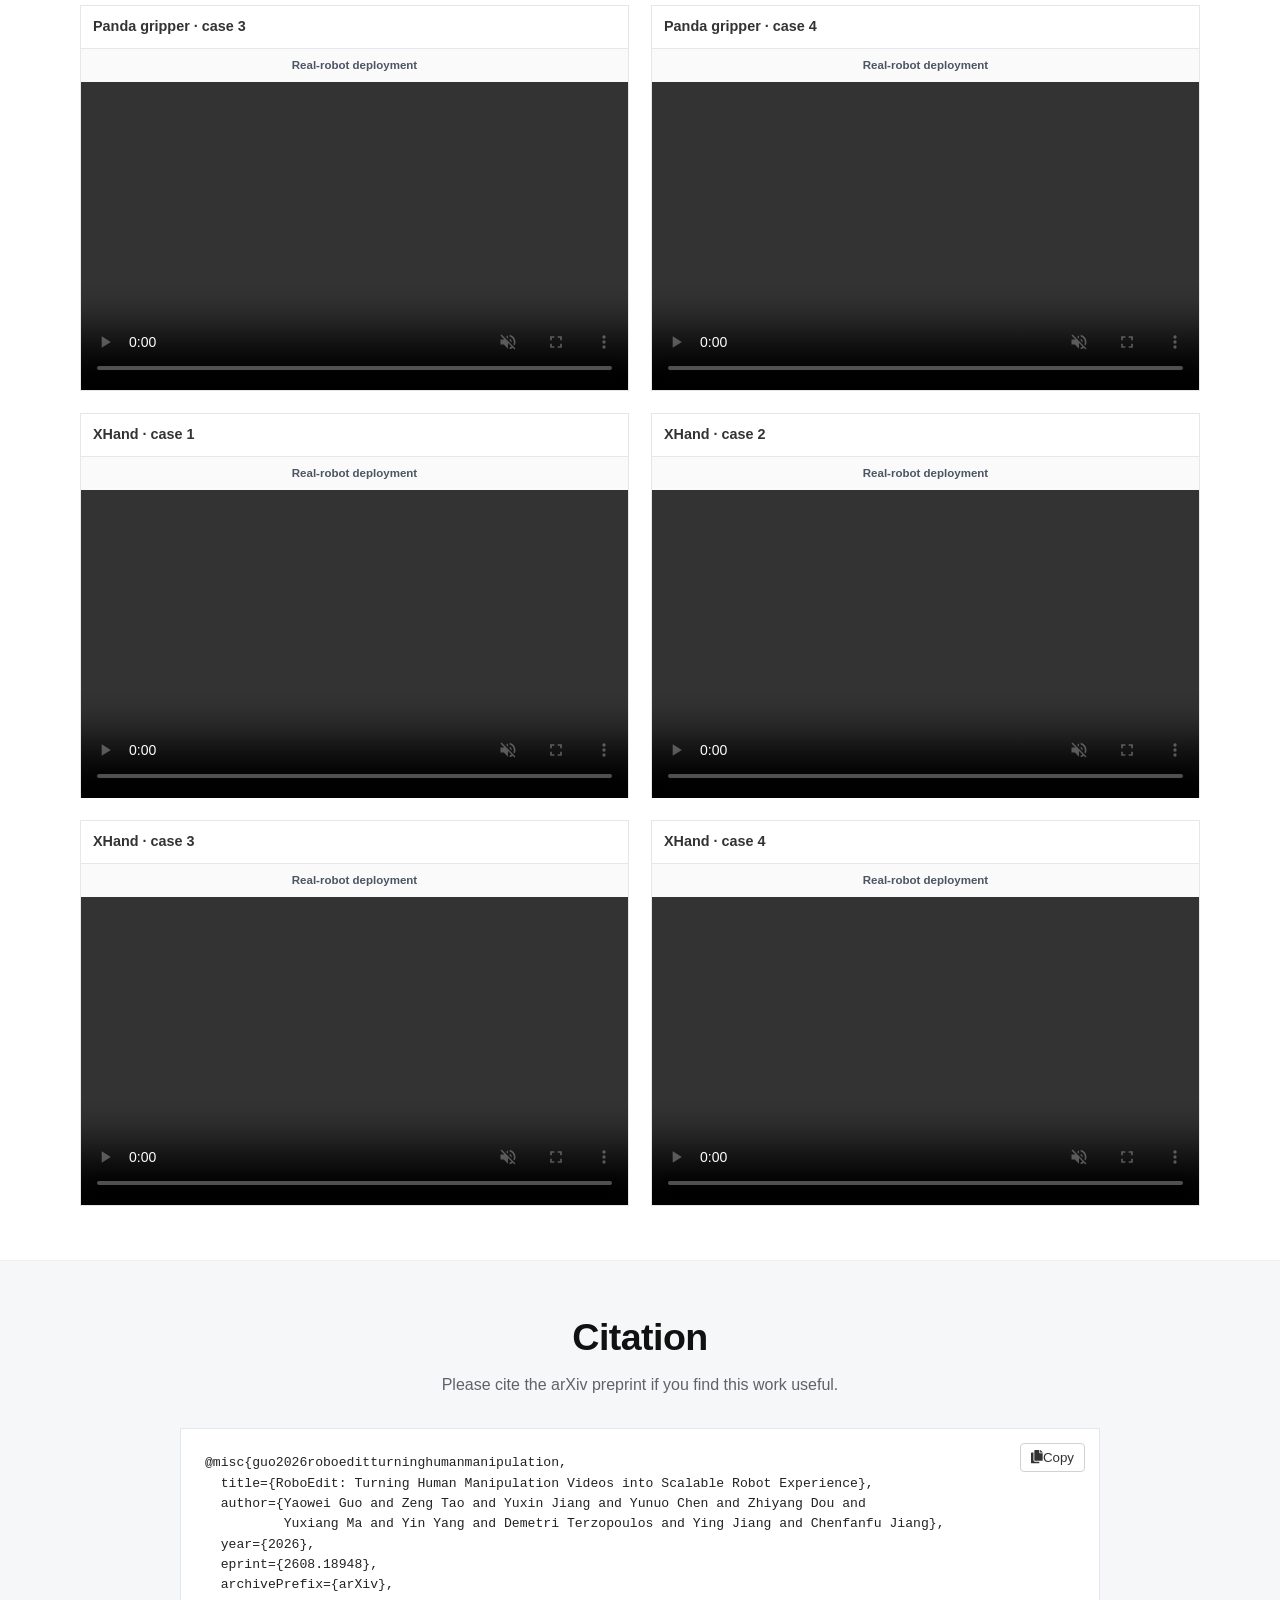
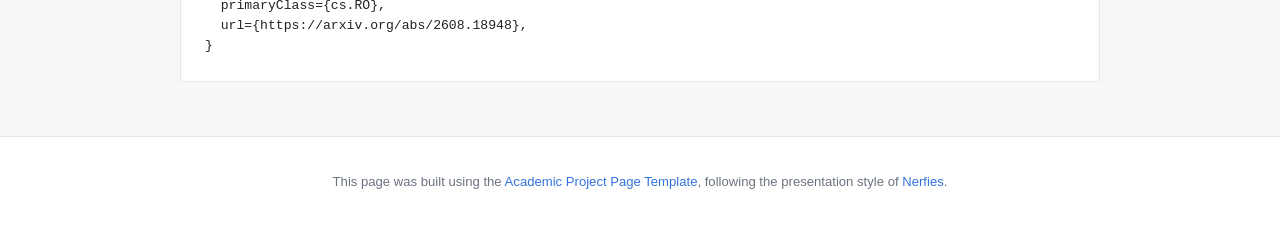
==== commit e68f658a: "Update ADC figure and show robot-only deployment videos" ====
--- a/index.html
+++ b/index.html
@@ -38,7 +38,7 @@
   <link rel="icon" href="static/images/ucla-favicon.svg" type="image/svg+xml">
   <link rel="apple-touch-icon" href="static/images/ucla-favicon.svg">
   <link rel="stylesheet" href="static/css/bulma.min.css">
-  <link rel="stylesheet" href="static/css/academic.css?v=20260829-2">
+  <link rel="stylesheet" href="static/css/academic.css?v=20260927-1">
 
   <script type="application/ld+json">
   {
@@ -187,6 +187,11 @@
           <h2>RoboEdit-ADC</h2>
         </div>
         <div class="adc-content">
+          <figure class="paper-figure adc-figure reveal">
+            <a href="static/images/roboedit_adc_iclr.webp" target="_blank" rel="noopener" aria-label="Open the RoboEdit-ADC pipeline figure at full resolution">
+              <img src="static/images/roboedit_adc_iclr.webp" alt="RoboEdit-ADC pipeline: reconstruct the human interaction, retarget with depth alignment and physics refinement, then render and composite the robot video" width="3200" height="1020" loading="lazy">
+            </a>
+          </figure>
           <div class="method-copy reveal">
             <p>RoboEdit-ADC reconstructs the 3D hand-object interaction and camera from an RGB video, retargets the motion to a target robot, and applies depth alignment and physics-guided refinement to reduce penetration, floating contacts, and motion artifacts before rendering and compositing the robot interaction.</p>
             <ol class="method-list">
@@ -195,9 +200,6 @@
               <li><span>03</span><div><strong>Composite</strong><small>Render the robot interaction into the inpainted source scene.</small></div></li>
             </ol>
           </div>
-          <figure class="paper-figure adc-figure reveal">
-            <img src="static/images/roboedit_adc.webp" alt="RoboEdit-ADC automatic paired-data curation pipeline" width="801" height="547" loading="lazy">
-          </figure>
         </div>
       </div>
     </section>
@@ -328,6 +330,6 @@
   <div class="copy-toast" role="status" aria-live="polite">BibTeX copied</div>
 
   <script defer src="static/js/fontawesome.all.min.js"></script>
-  <script defer src="static/js/index.js?v=20260829-3"></script>
+  <script defer src="static/js/index.js?v=20260927-1"></script>
 </body>
 </html>
--- a/static/css/academic.css
+++ b/static/css/academic.css
@@ -275,16 +275,17 @@
 
 .adc-content {
   display: grid;
-  grid-template-columns: .9fr 1.1fr;
-  align-items: center;
-  gap: 42px;
+  grid-template-columns: minmax(0, 1fr);
+  gap: 24px;
 }
 .method-list { margin: 20px 0 0; padding: 0; list-style: none; }
 .method-list li { display: grid; grid-template-columns: 32px 1fr; gap: 8px; padding: 10px 0; border-top: 1px solid var(--border); }
 .method-list li > span { color: var(--muted); font-size: .78rem; }
 .method-list strong, .method-list small { display: block; }
 .method-list small { color: var(--muted); font-size: .86rem; }
-.adc-figure { width: min(100%, 520px); margin: 0 auto; }
+.adc-figure { width: 100%; margin: 0; }
+.adc-figure a { display: block; }
+.adc-content .method-list { display: grid; grid-template-columns: repeat(3, minmax(0, 1fr)); gap: 24px; }
 
 .dataset-section, .gallery-section { color: var(--text); background: #fff; }
 .light-heading h2 { color: #111; }
@@ -444,7 +445,7 @@
 .real-robot-heading h3 { margin: 4px 0 5px; color: #111; font-size: 1.45rem; font-weight: 600; }
 .real-robot-heading p { margin: 0; color: var(--muted); font-size: .9rem; }
 .real-robot-cases { grid-template-columns: repeat(2, minmax(0, 1fr)); }
-.real-robot-cases .video-grid { grid-template-columns: repeat(2, minmax(0, 1fr)); }
+.real-robot-cases .video-grid { grid-template-columns: minmax(0, 1fr); }
 .more-results-note { margin: 22px 0 0; font-size: .9rem; text-align: center; }
 
 .citation-section { background: var(--soft); }
@@ -485,6 +486,7 @@
   .section-block { padding: 42px 0; }
   .abstract-copy { font-size: 1rem; text-align: left; }
   .adc-content, .ablation-panel { grid-template-columns: 1fr; gap: 24px; }
+  .adc-content .method-list { grid-template-columns: 1fr; gap: 0; }
   .dataset-video-carousel { aspect-ratio: 16 / 9; }
   .metric-grid { grid-template-columns: repeat(2, 1fr); }
   .deployment-grid, .real-robot-cases { grid-template-columns: 1fr; }
@@ -495,7 +497,7 @@
 @media (max-width: 520px) {
   .publication-title { font-size: 1.72rem; }
   .publication-links { gap: 7px; }
-  .video-grid, .real-robot-cases .video-grid { grid-template-columns: repeat(2, minmax(0, 1fr)); }
+  .video-grid { grid-template-columns: repeat(2, minmax(0, 1fr)); }
   .metric-grid, .deployment-stats { grid-template-columns: 1fr; }
   .gallery-shell { width: min(100% - 18px, 1320px); }
 }
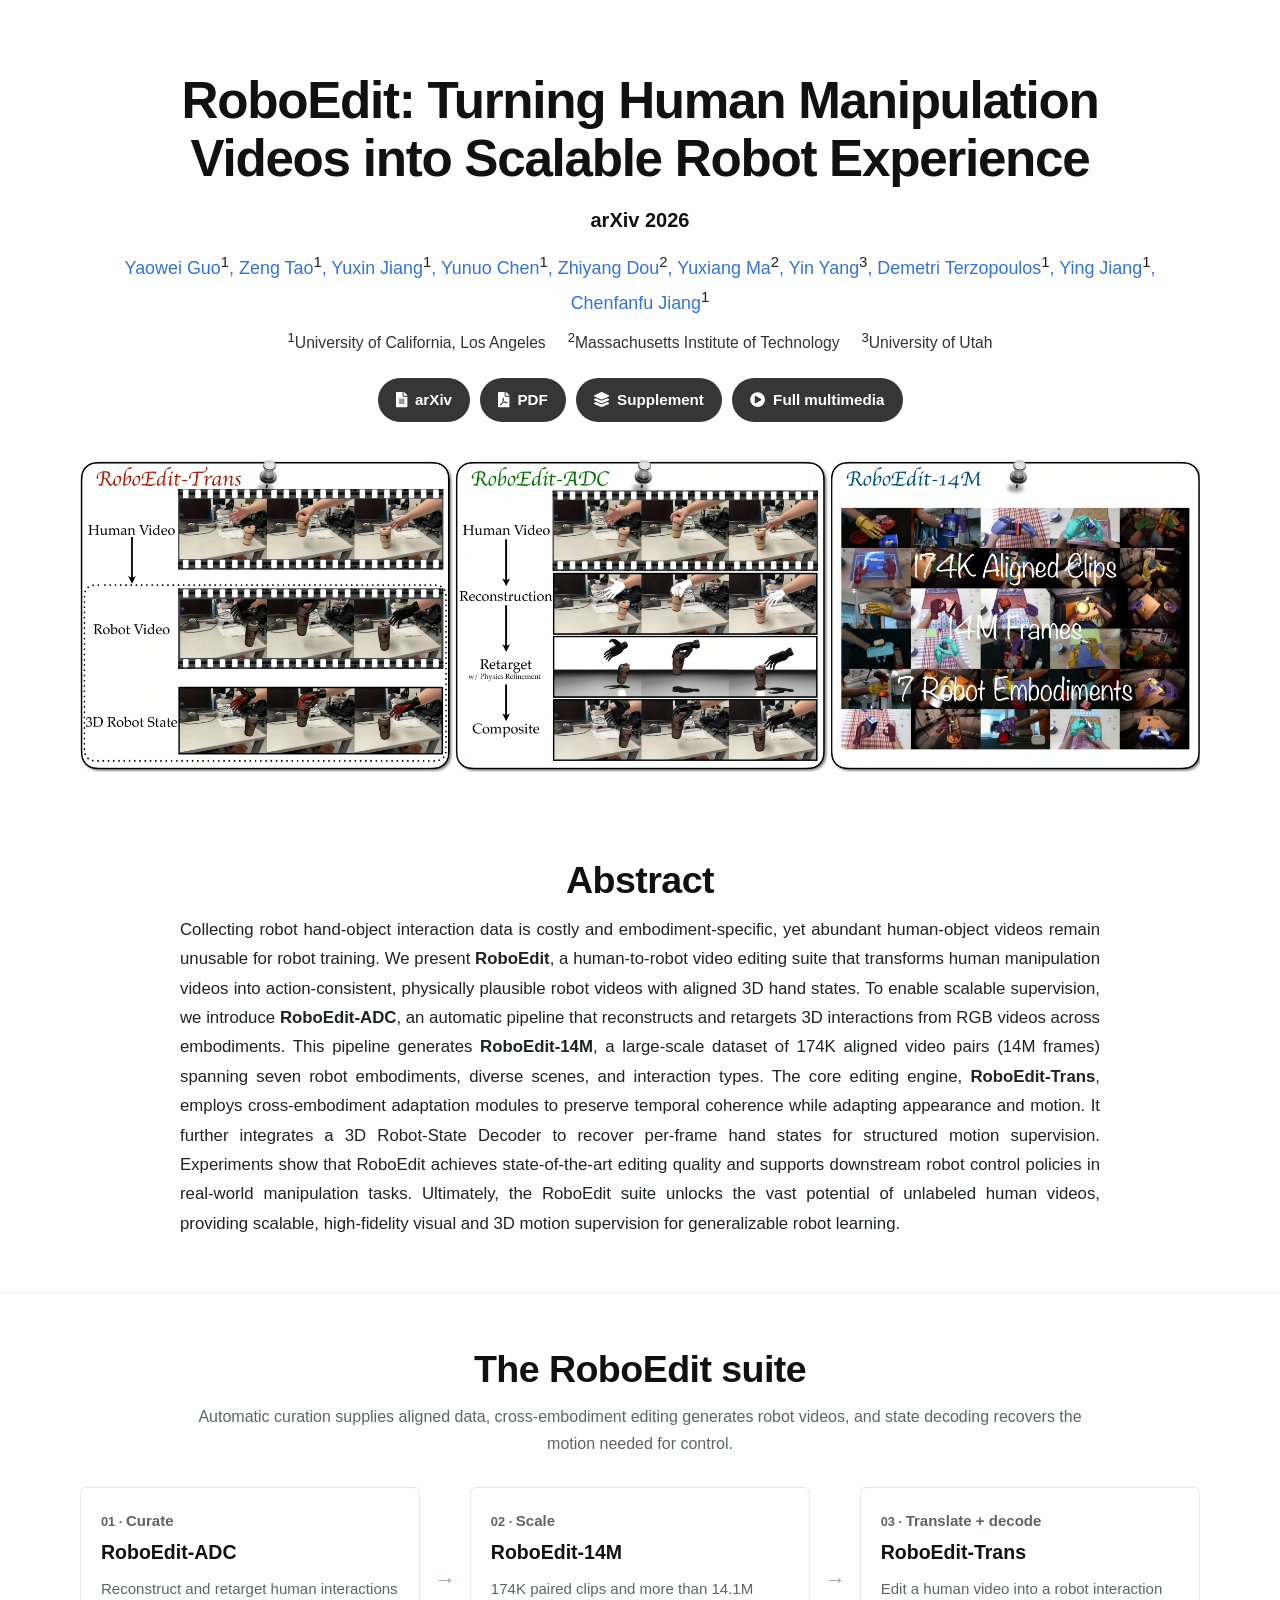
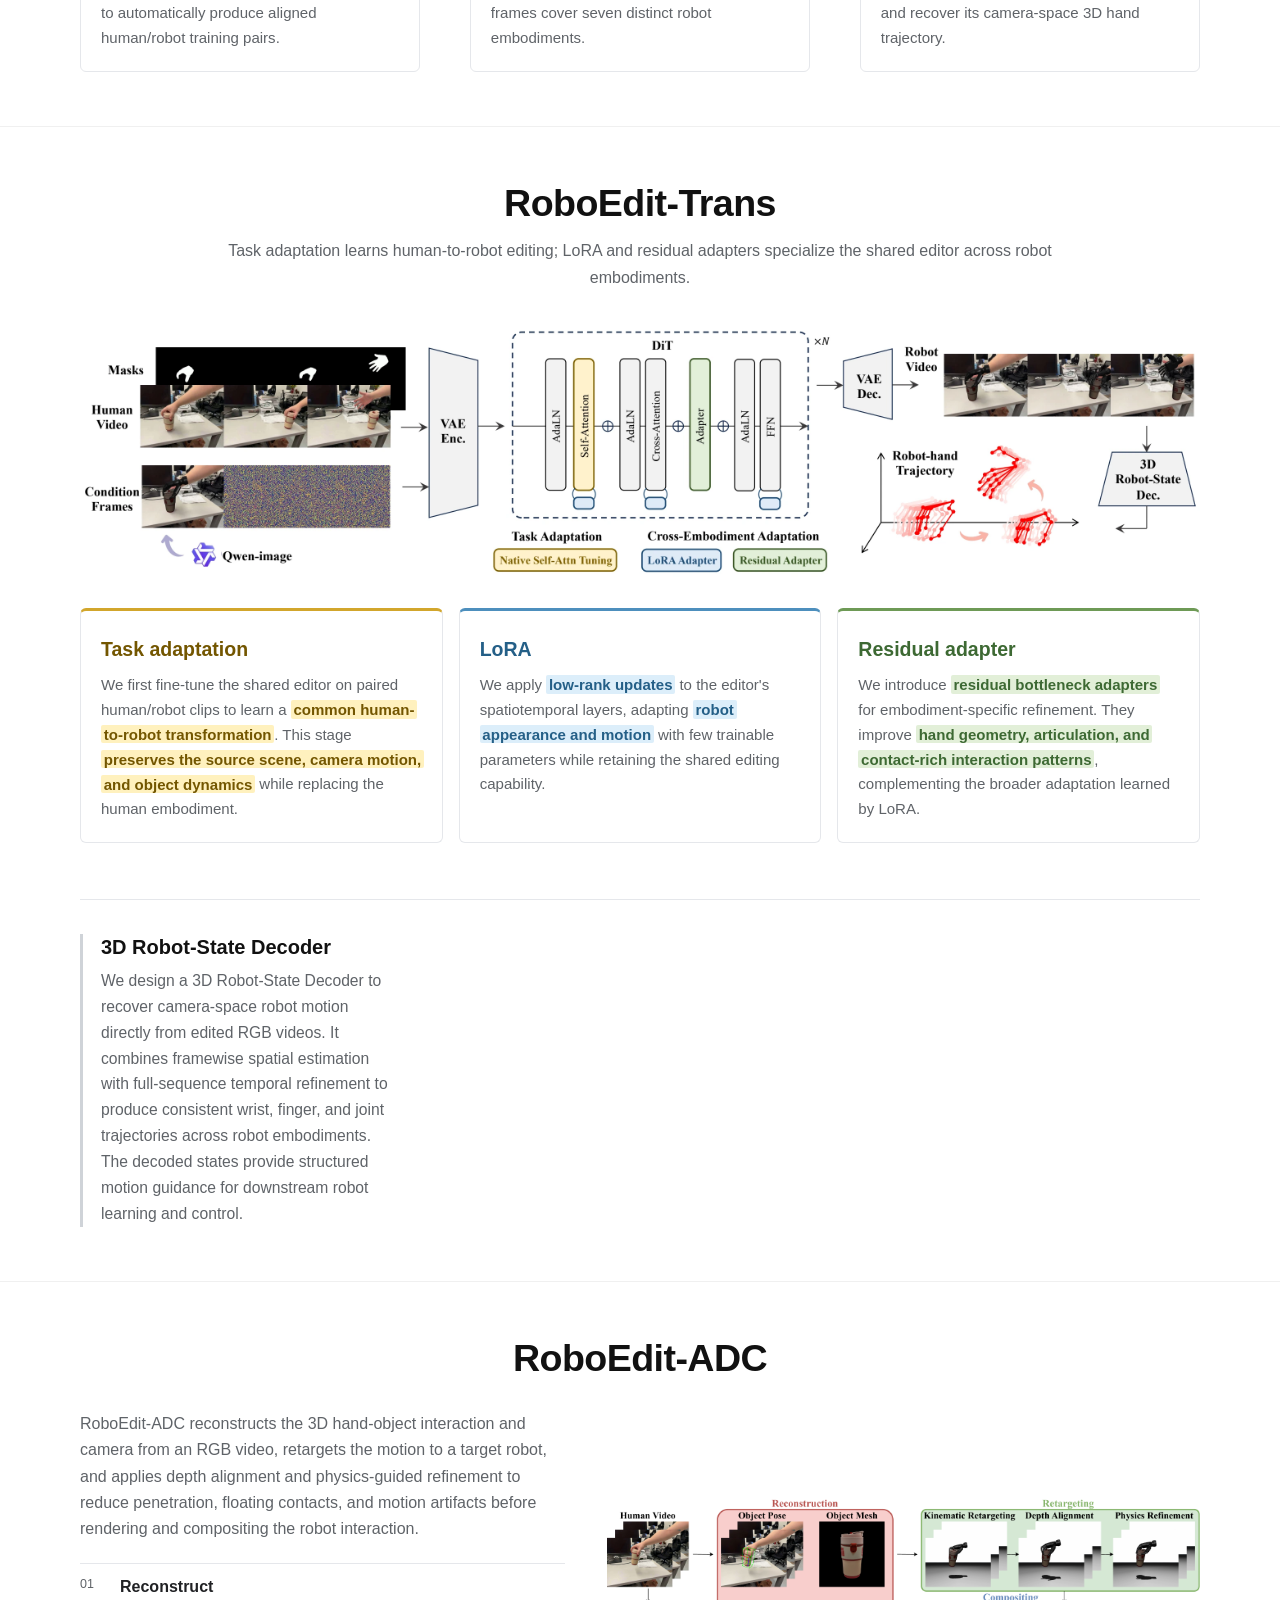
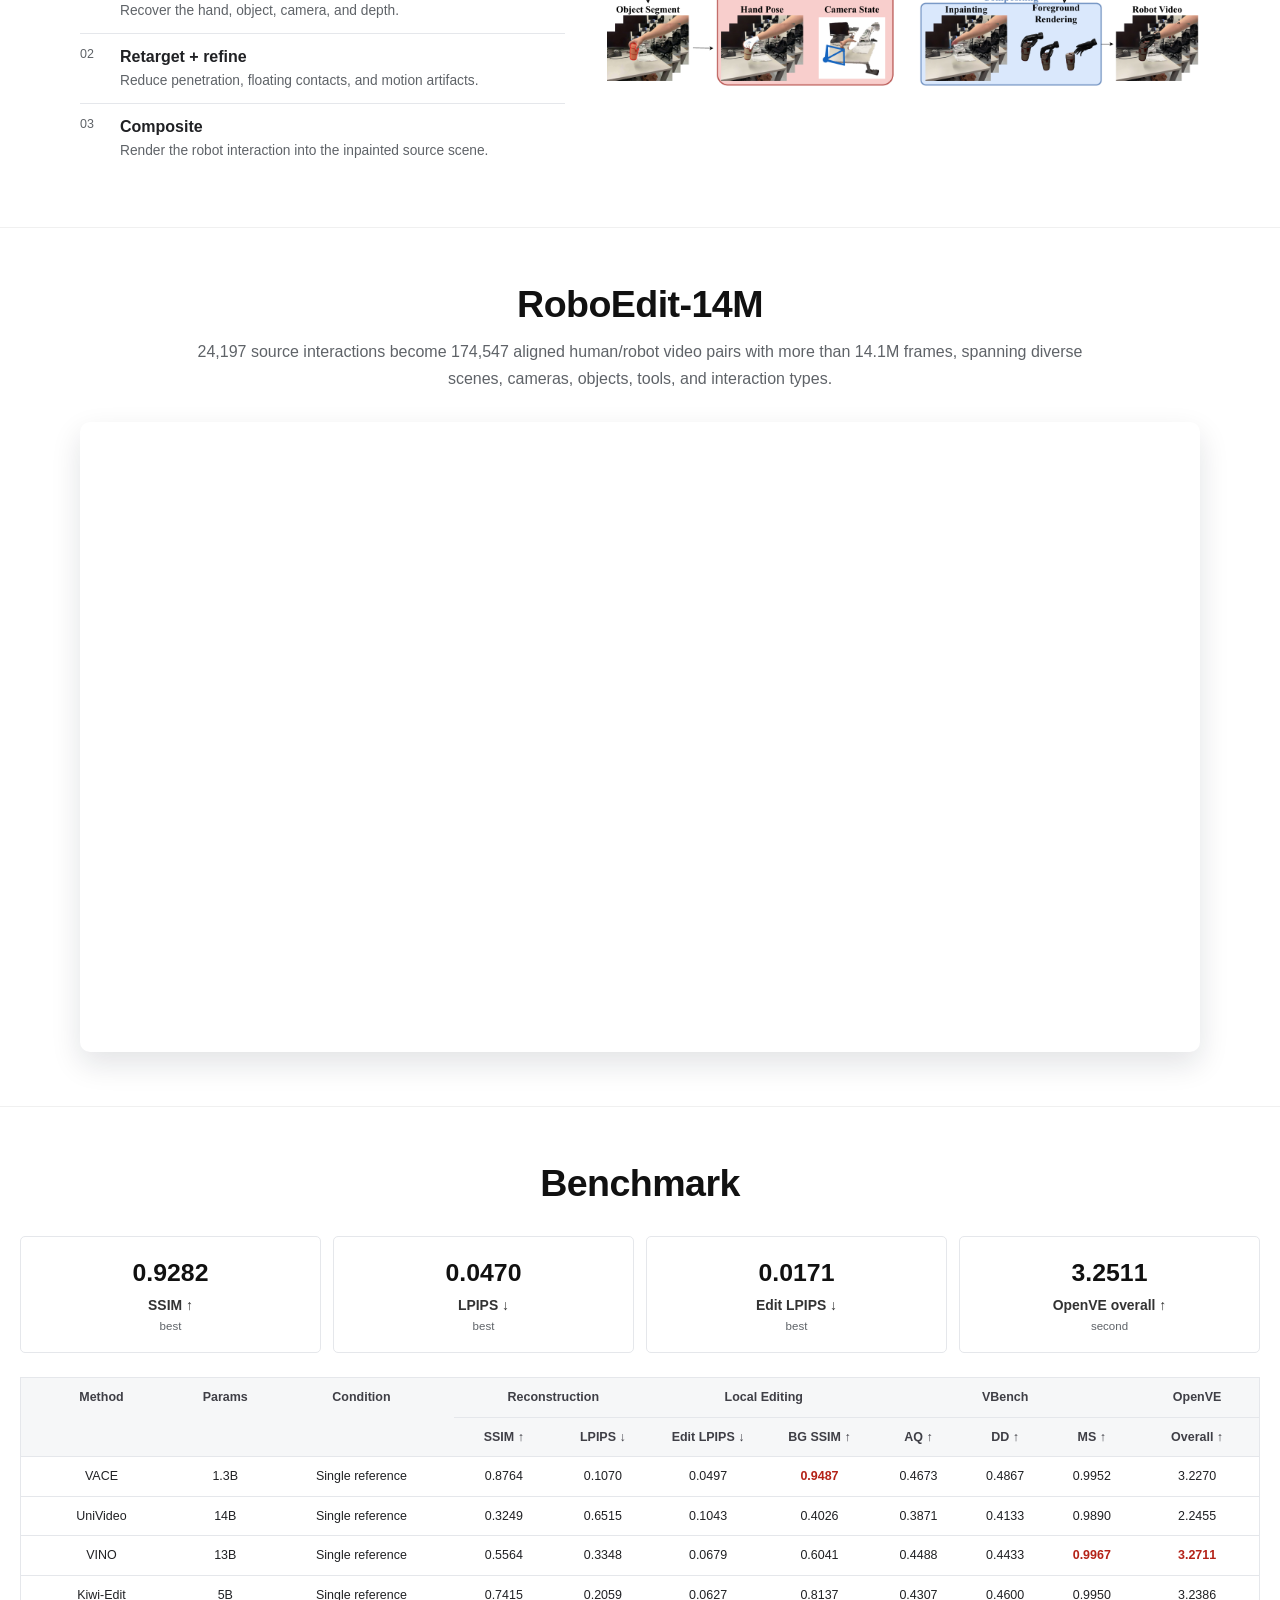
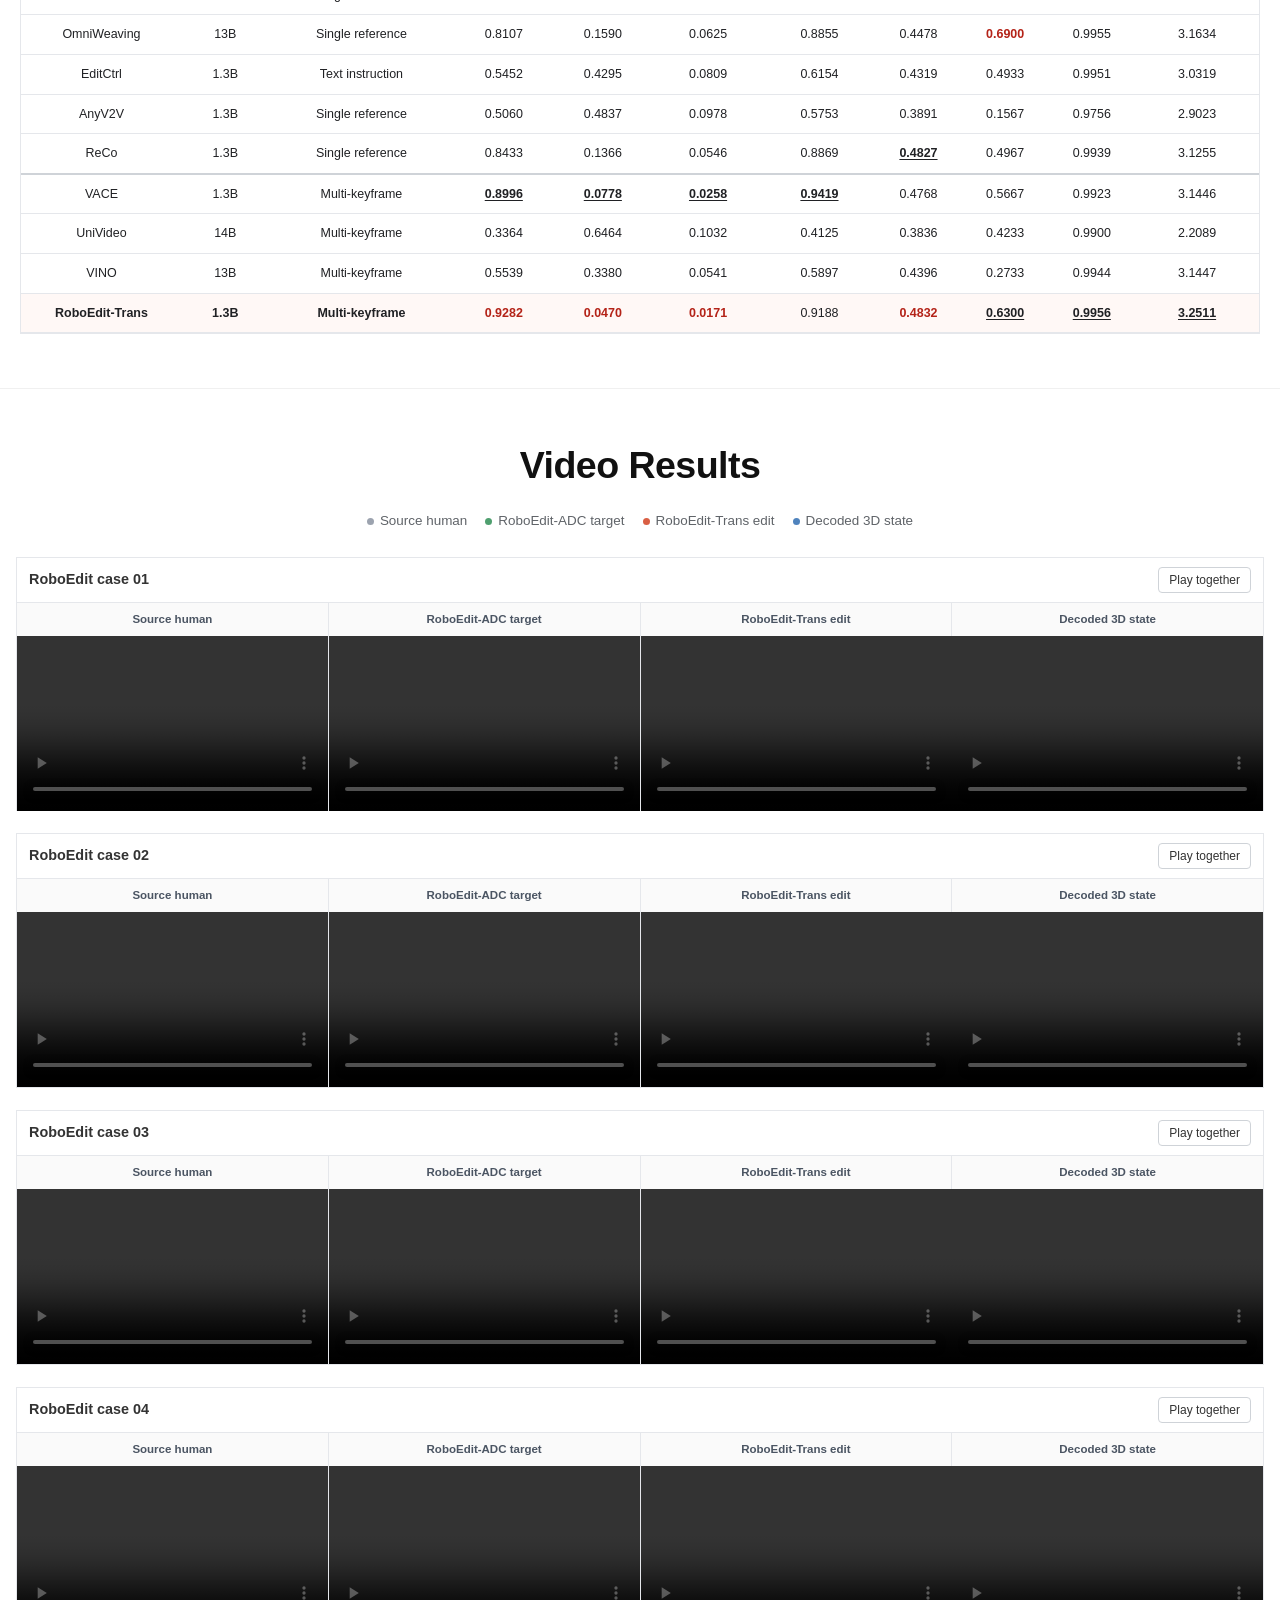
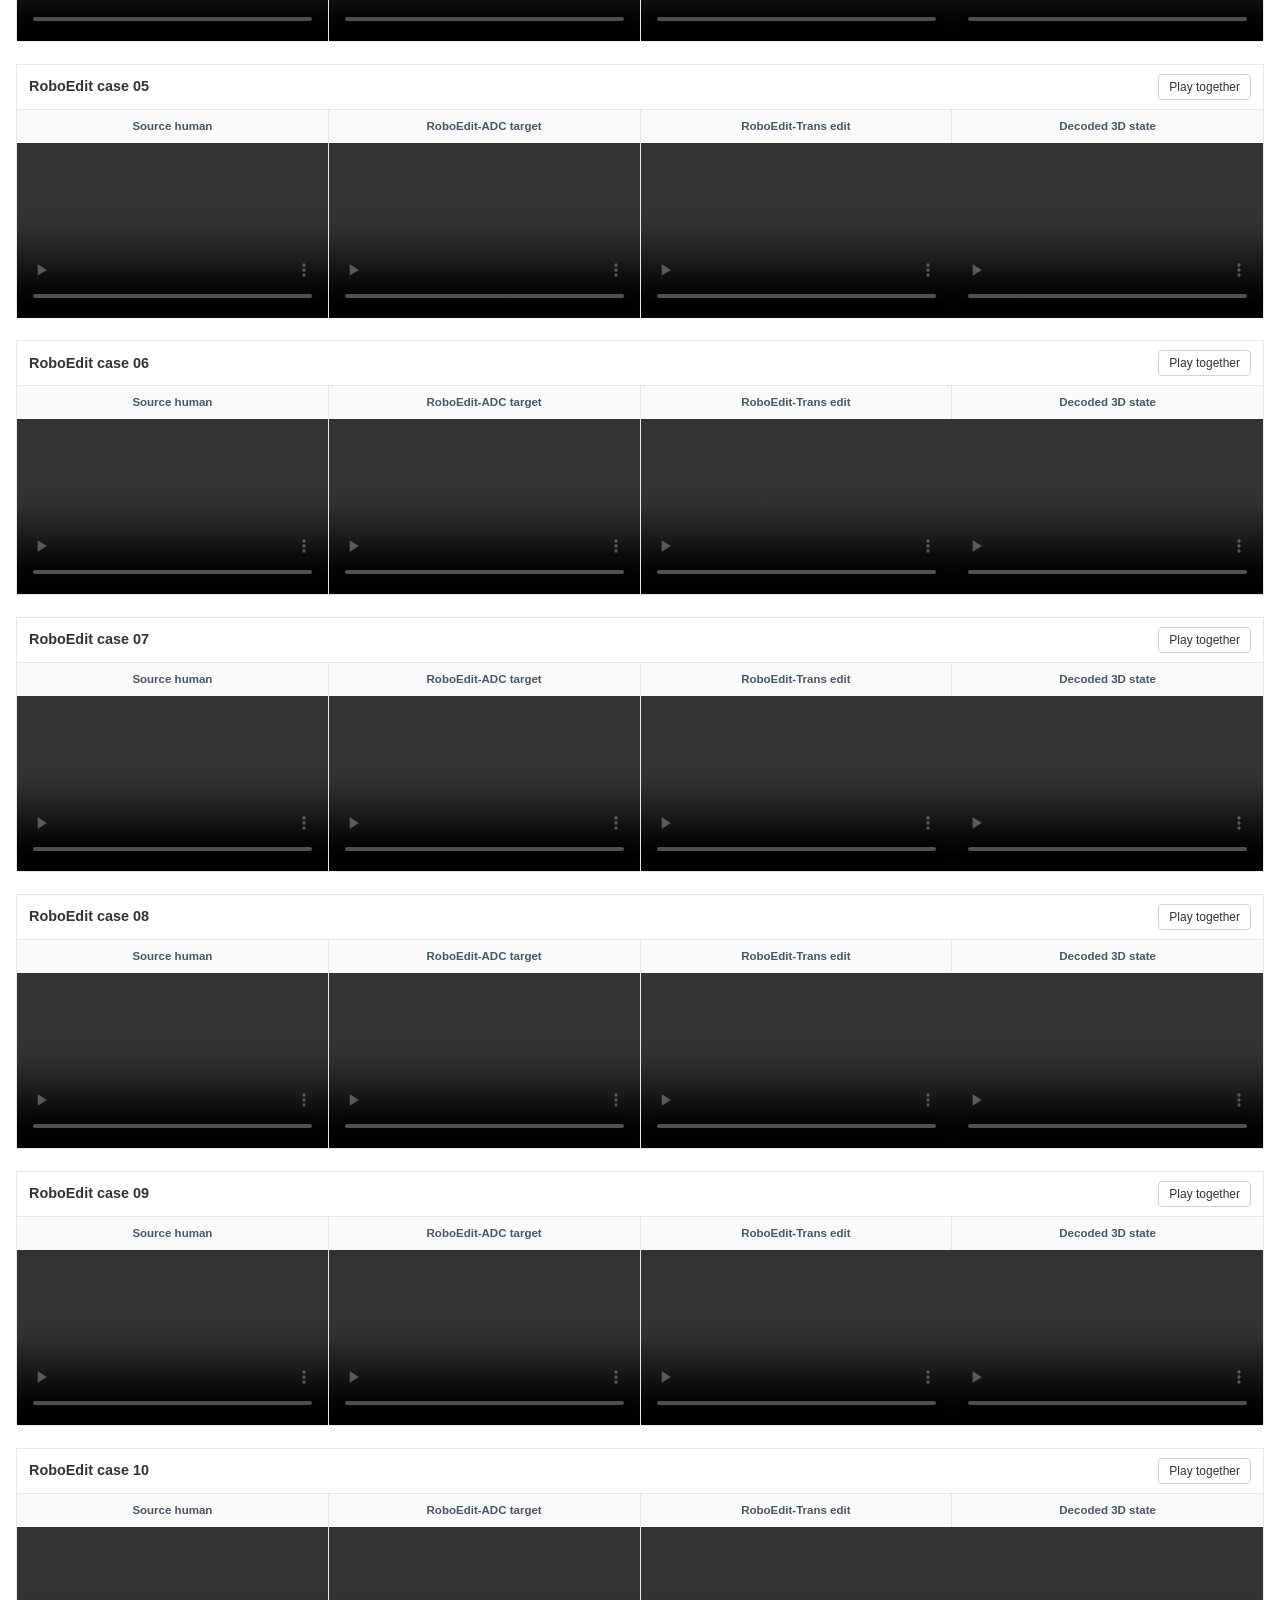
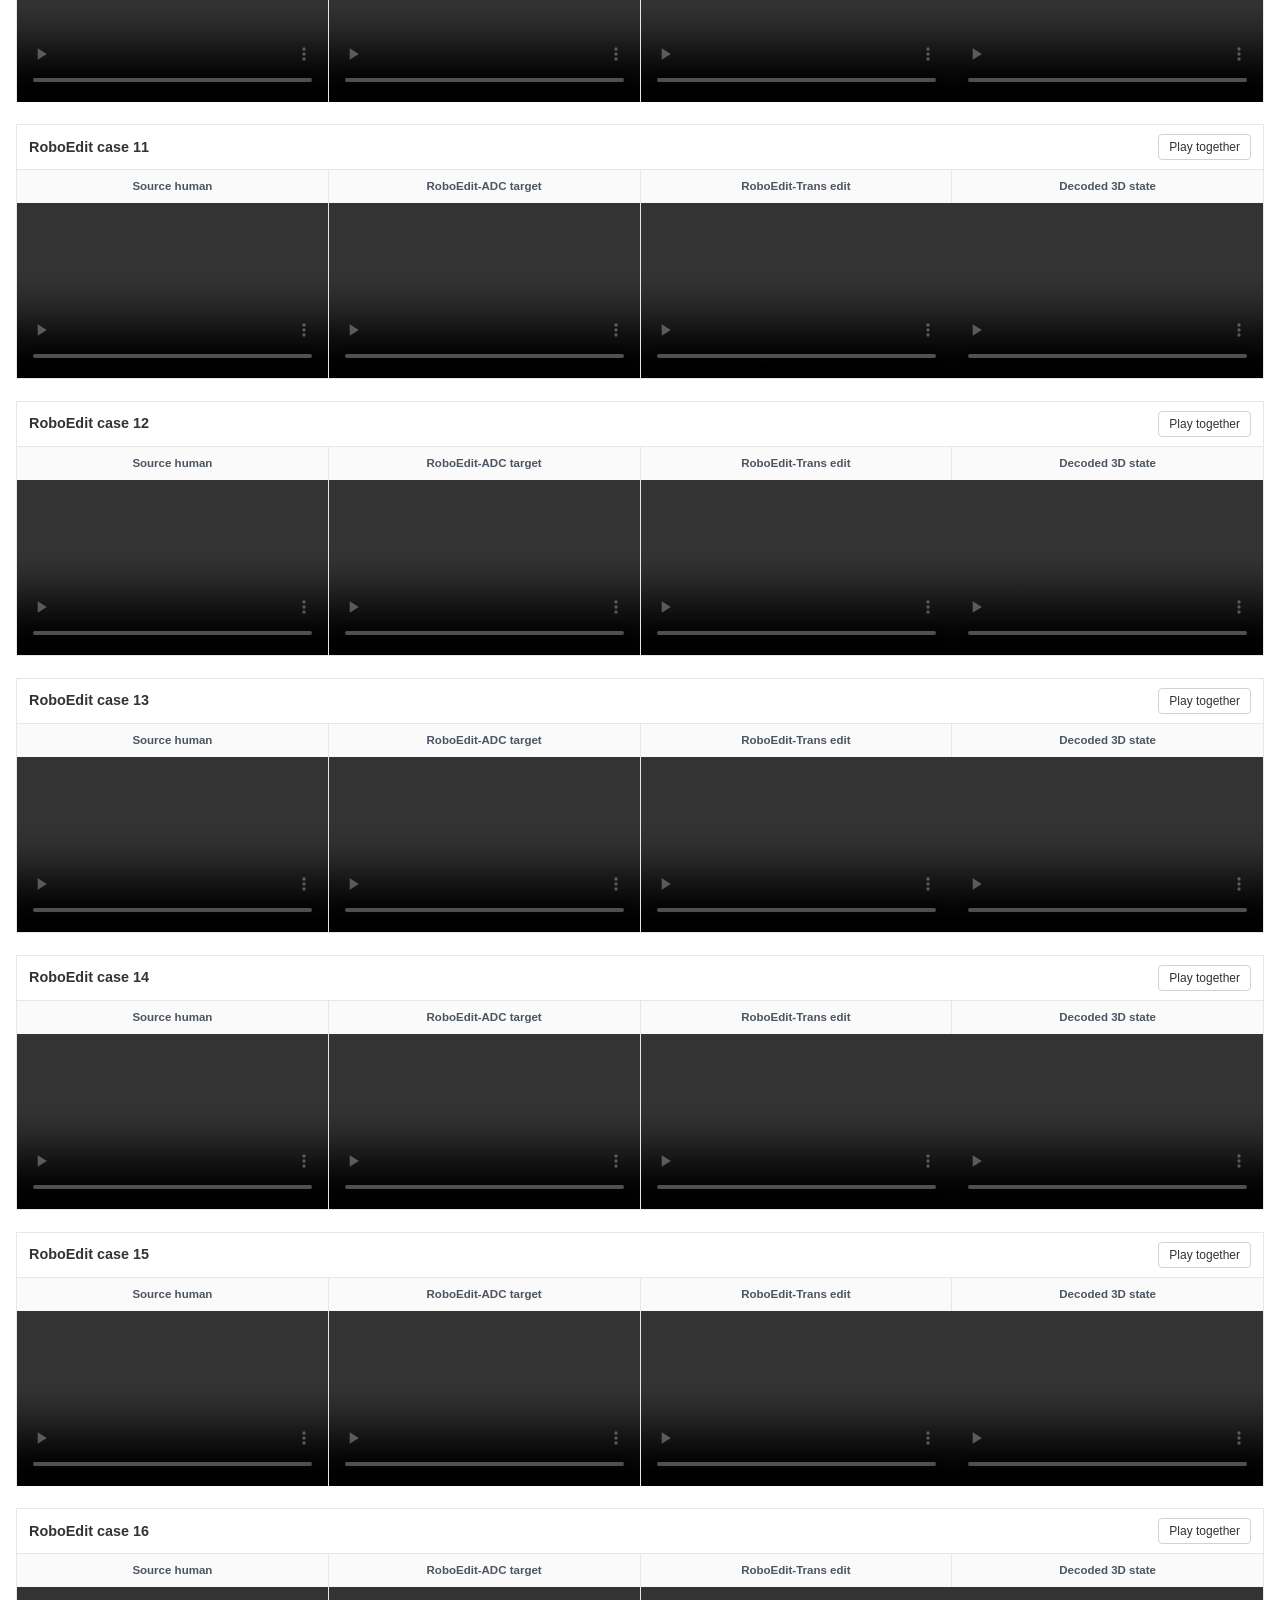
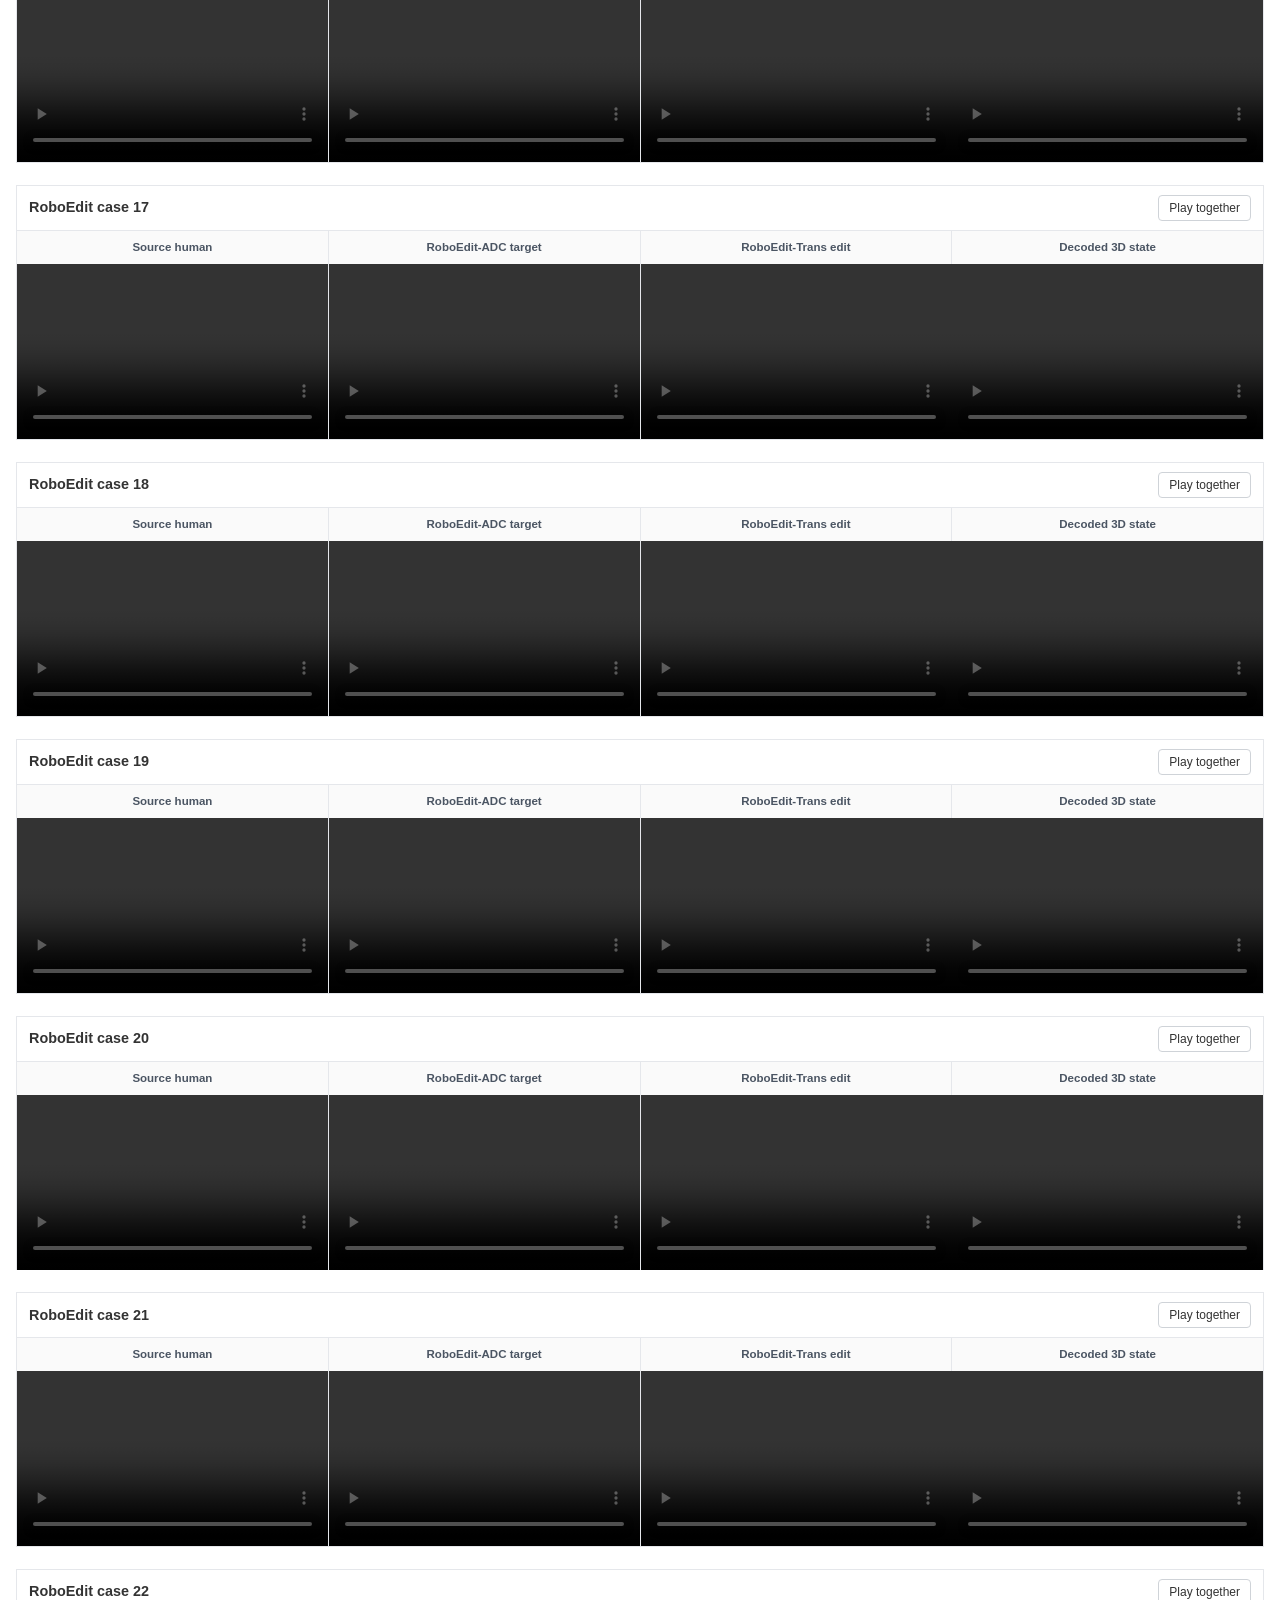
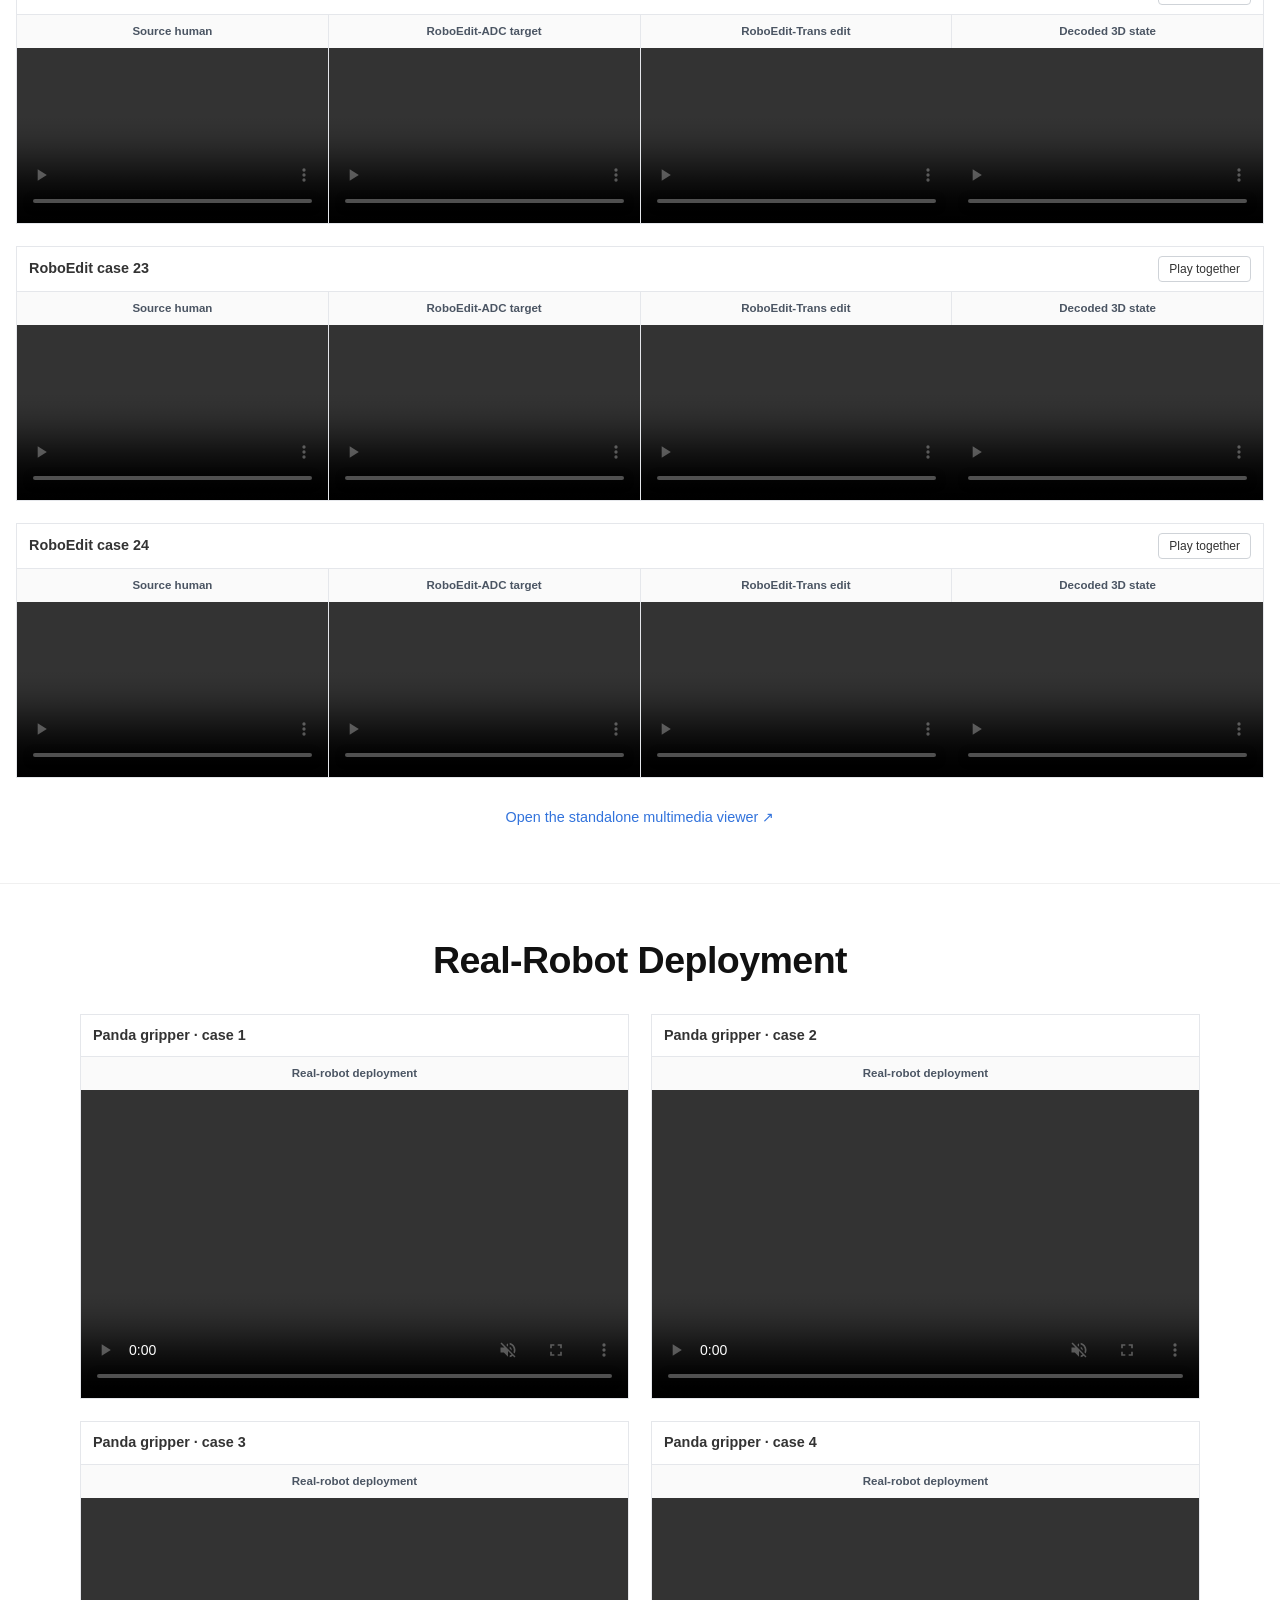
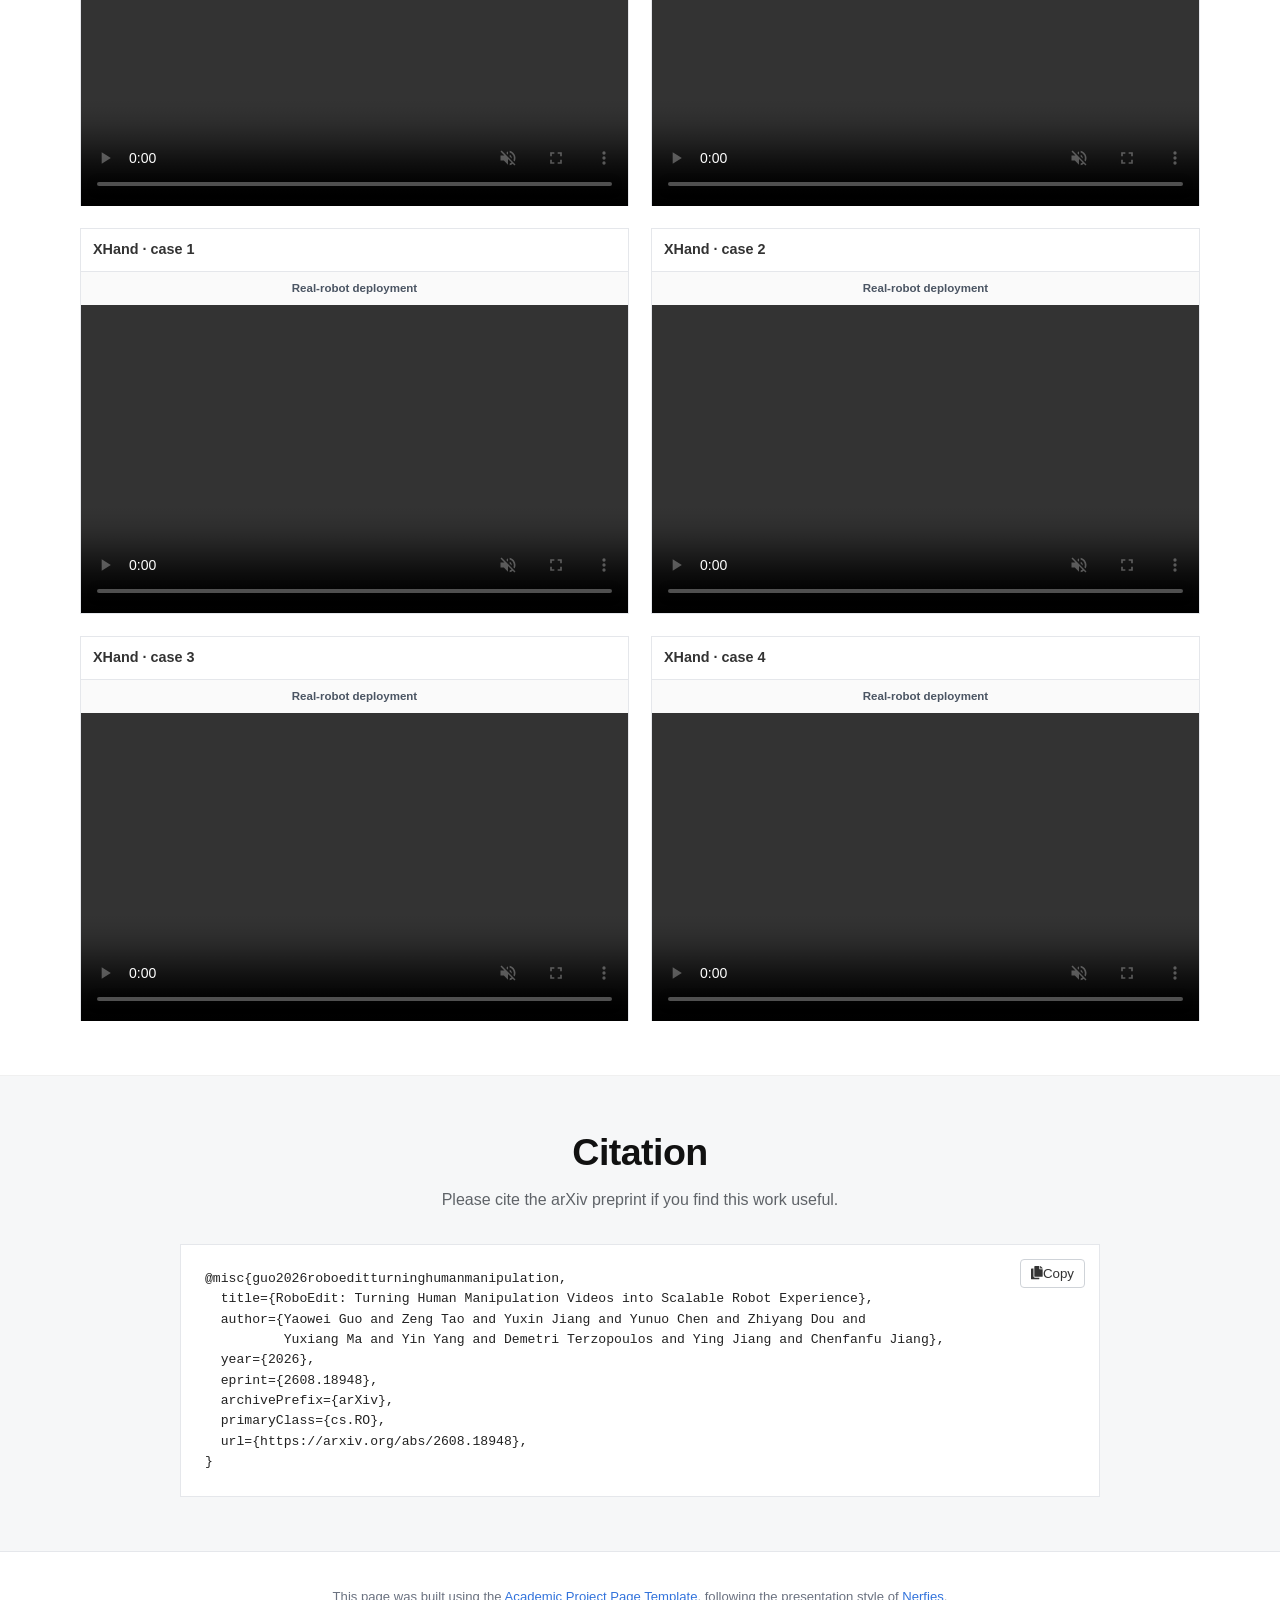
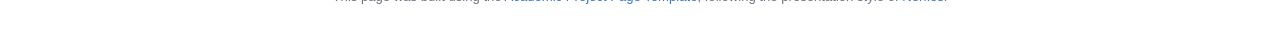
==== commit 4720187e: "Restore side-by-side ADC section layout" ====
--- a/index.html
+++ b/index.html
@@ -38,7 +38,7 @@
   <link rel="icon" href="static/images/ucla-favicon.svg" type="image/svg+xml">
   <link rel="apple-touch-icon" href="static/images/ucla-favicon.svg">
   <link rel="stylesheet" href="static/css/bulma.min.css">
-  <link rel="stylesheet" href="static/css/academic.css?v=20260927-1">
+  <link rel="stylesheet" href="static/css/academic.css?v=20260927-2">
 
   <script type="application/ld+json">
   {
@@ -187,11 +187,6 @@
           <h2>RoboEdit-ADC</h2>
         </div>
         <div class="adc-content">
-          <figure class="paper-figure adc-figure reveal">
-            <a href="static/images/roboedit_adc_iclr.webp" target="_blank" rel="noopener" aria-label="Open the RoboEdit-ADC pipeline figure at full resolution">
-              <img src="static/images/roboedit_adc_iclr.webp" alt="RoboEdit-ADC pipeline: reconstruct the human interaction, retarget with depth alignment and physics refinement, then render and composite the robot video" width="3200" height="1020" loading="lazy">
-            </a>
-          </figure>
           <div class="method-copy reveal">
             <p>RoboEdit-ADC reconstructs the 3D hand-object interaction and camera from an RGB video, retargets the motion to a target robot, and applies depth alignment and physics-guided refinement to reduce penetration, floating contacts, and motion artifacts before rendering and compositing the robot interaction.</p>
             <ol class="method-list">
@@ -200,6 +195,11 @@
               <li><span>03</span><div><strong>Composite</strong><small>Render the robot interaction into the inpainted source scene.</small></div></li>
             </ol>
           </div>
+          <figure class="paper-figure adc-figure reveal">
+            <a href="static/images/roboedit_adc_iclr.webp" target="_blank" rel="noopener" aria-label="Open the RoboEdit-ADC pipeline figure at full resolution">
+              <img src="static/images/roboedit_adc_iclr.webp" alt="RoboEdit-ADC pipeline: reconstruct the human interaction, retarget with depth alignment and physics refinement, then render and composite the robot video" width="3200" height="1020" loading="lazy">
+            </a>
+          </figure>
         </div>
       </div>
     </section>
--- a/static/css/academic.css
+++ b/static/css/academic.css
@@ -275,8 +275,9 @@
 
 .adc-content {
   display: grid;
-  grid-template-columns: minmax(0, 1fr);
-  gap: 24px;
+  grid-template-columns: .9fr 1.1fr;
+  align-items: center;
+  gap: 42px;
 }
 .method-list { margin: 20px 0 0; padding: 0; list-style: none; }
 .method-list li { display: grid; grid-template-columns: 32px 1fr; gap: 8px; padding: 10px 0; border-top: 1px solid var(--border); }
@@ -285,7 +286,6 @@
 .method-list small { color: var(--muted); font-size: .86rem; }
 .adc-figure { width: 100%; margin: 0; }
 .adc-figure a { display: block; }
-.adc-content .method-list { display: grid; grid-template-columns: repeat(3, minmax(0, 1fr)); gap: 24px; }
 
 .dataset-section, .gallery-section { color: var(--text); background: #fff; }
 .light-heading h2 { color: #111; }
@@ -486,7 +486,6 @@
   .section-block { padding: 42px 0; }
   .abstract-copy { font-size: 1rem; text-align: left; }
   .adc-content, .ablation-panel { grid-template-columns: 1fr; gap: 24px; }
-  .adc-content .method-list { grid-template-columns: 1fr; gap: 0; }
   .dataset-video-carousel { aspect-ratio: 16 / 9; }
   .metric-grid { grid-template-columns: repeat(2, 1fr); }
   .deployment-grid, .real-robot-cases { grid-template-columns: 1fr; }
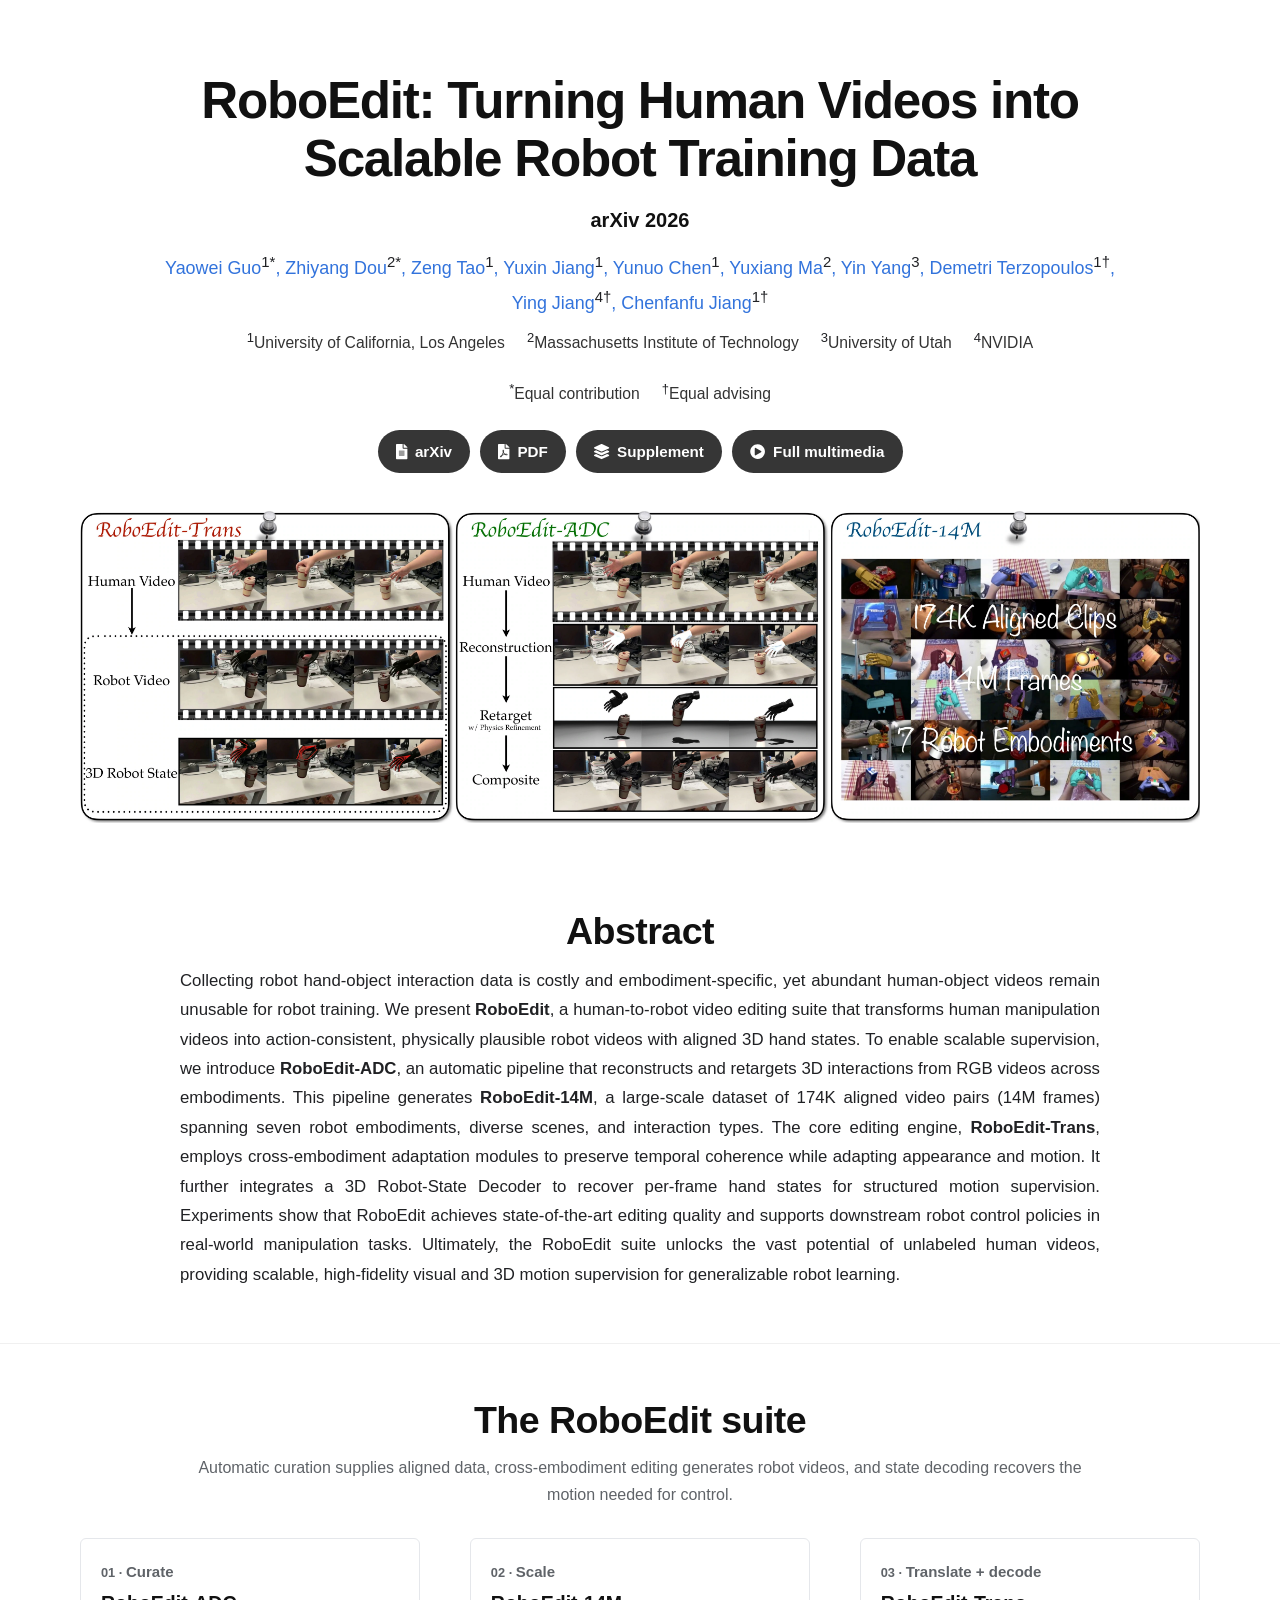
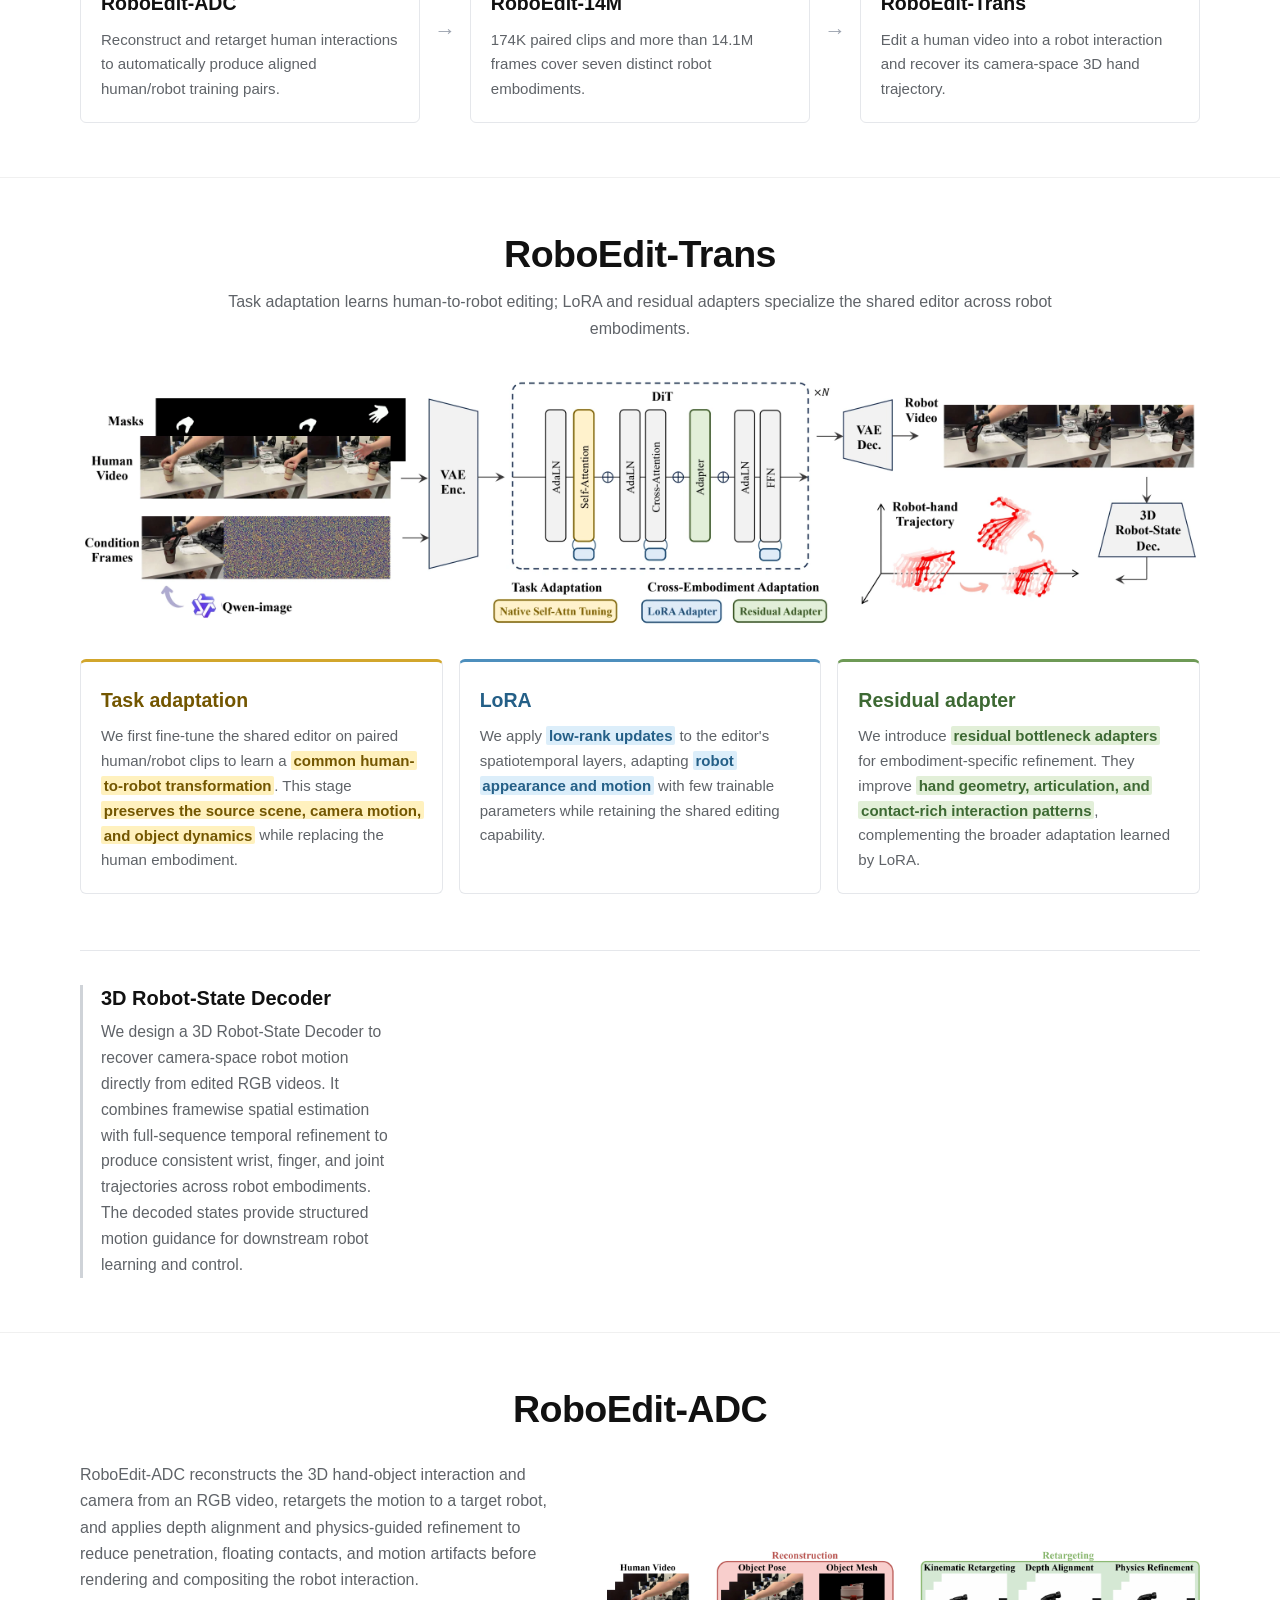
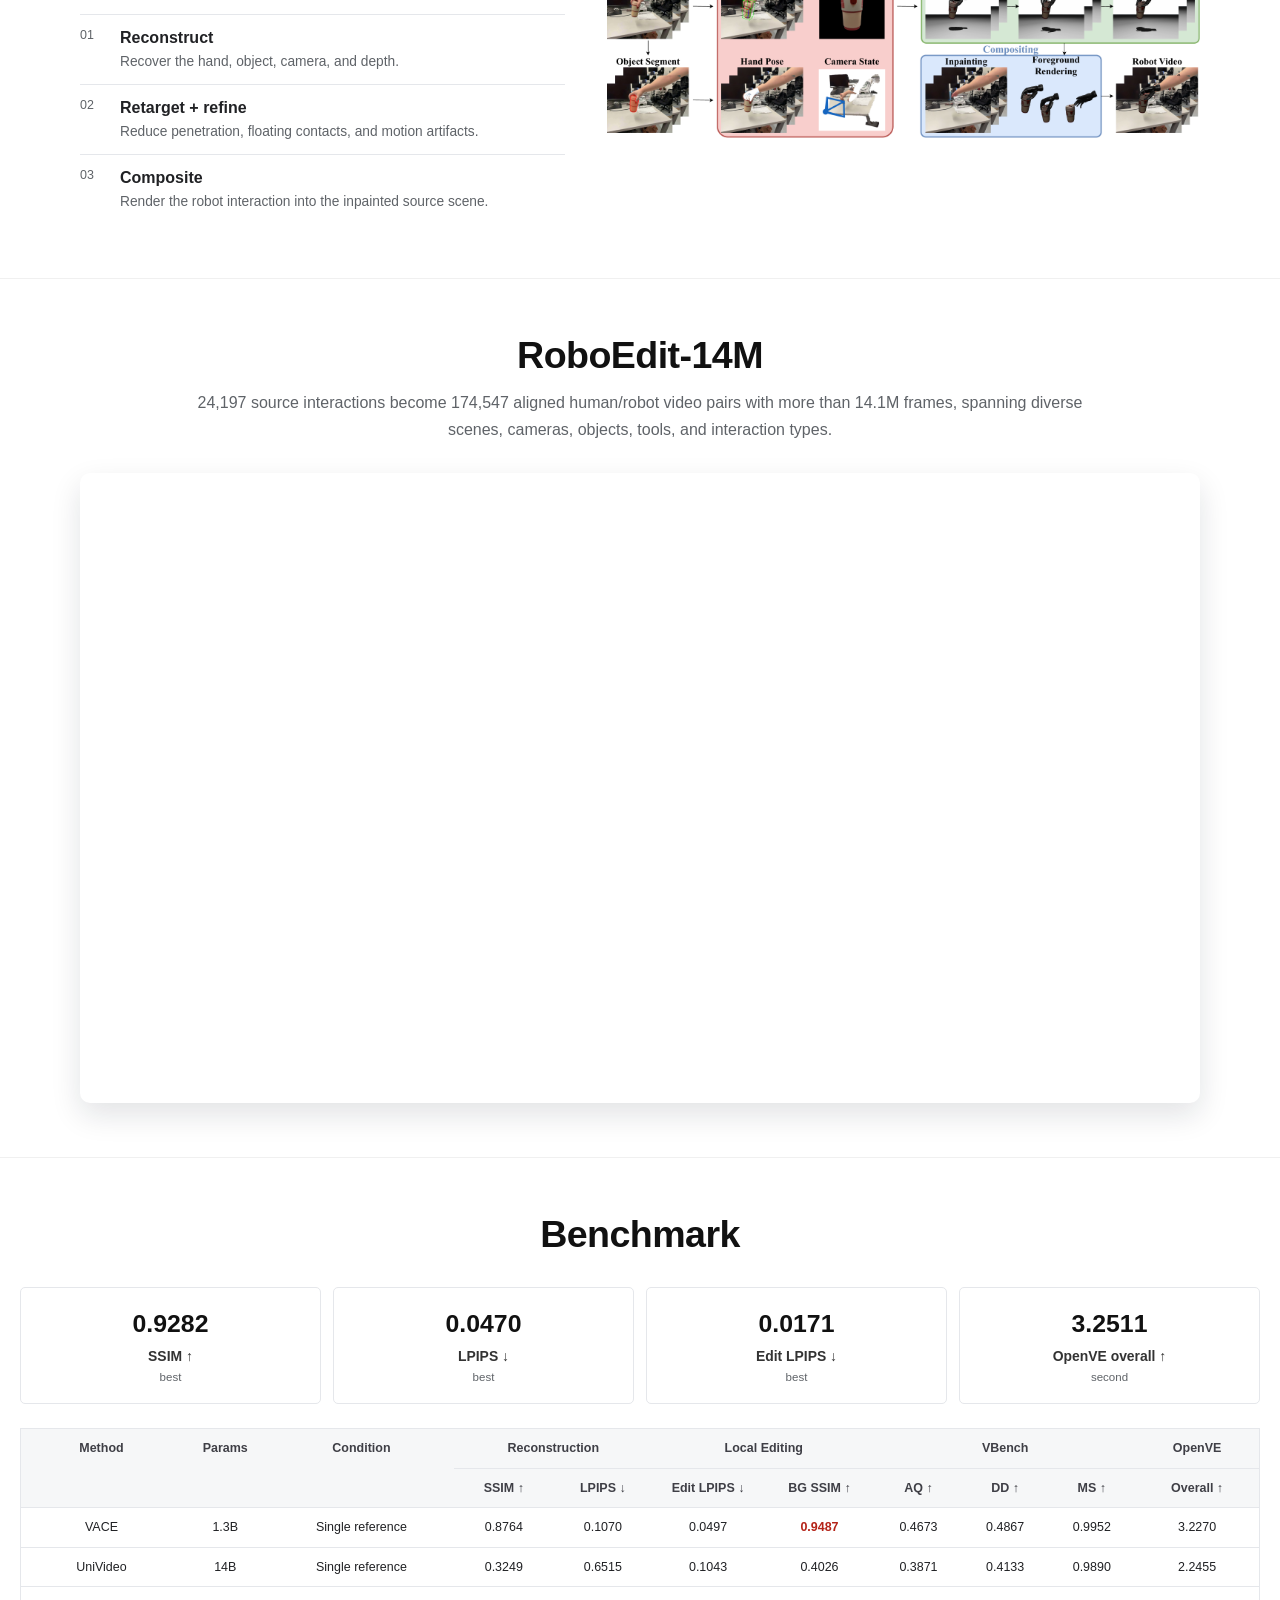
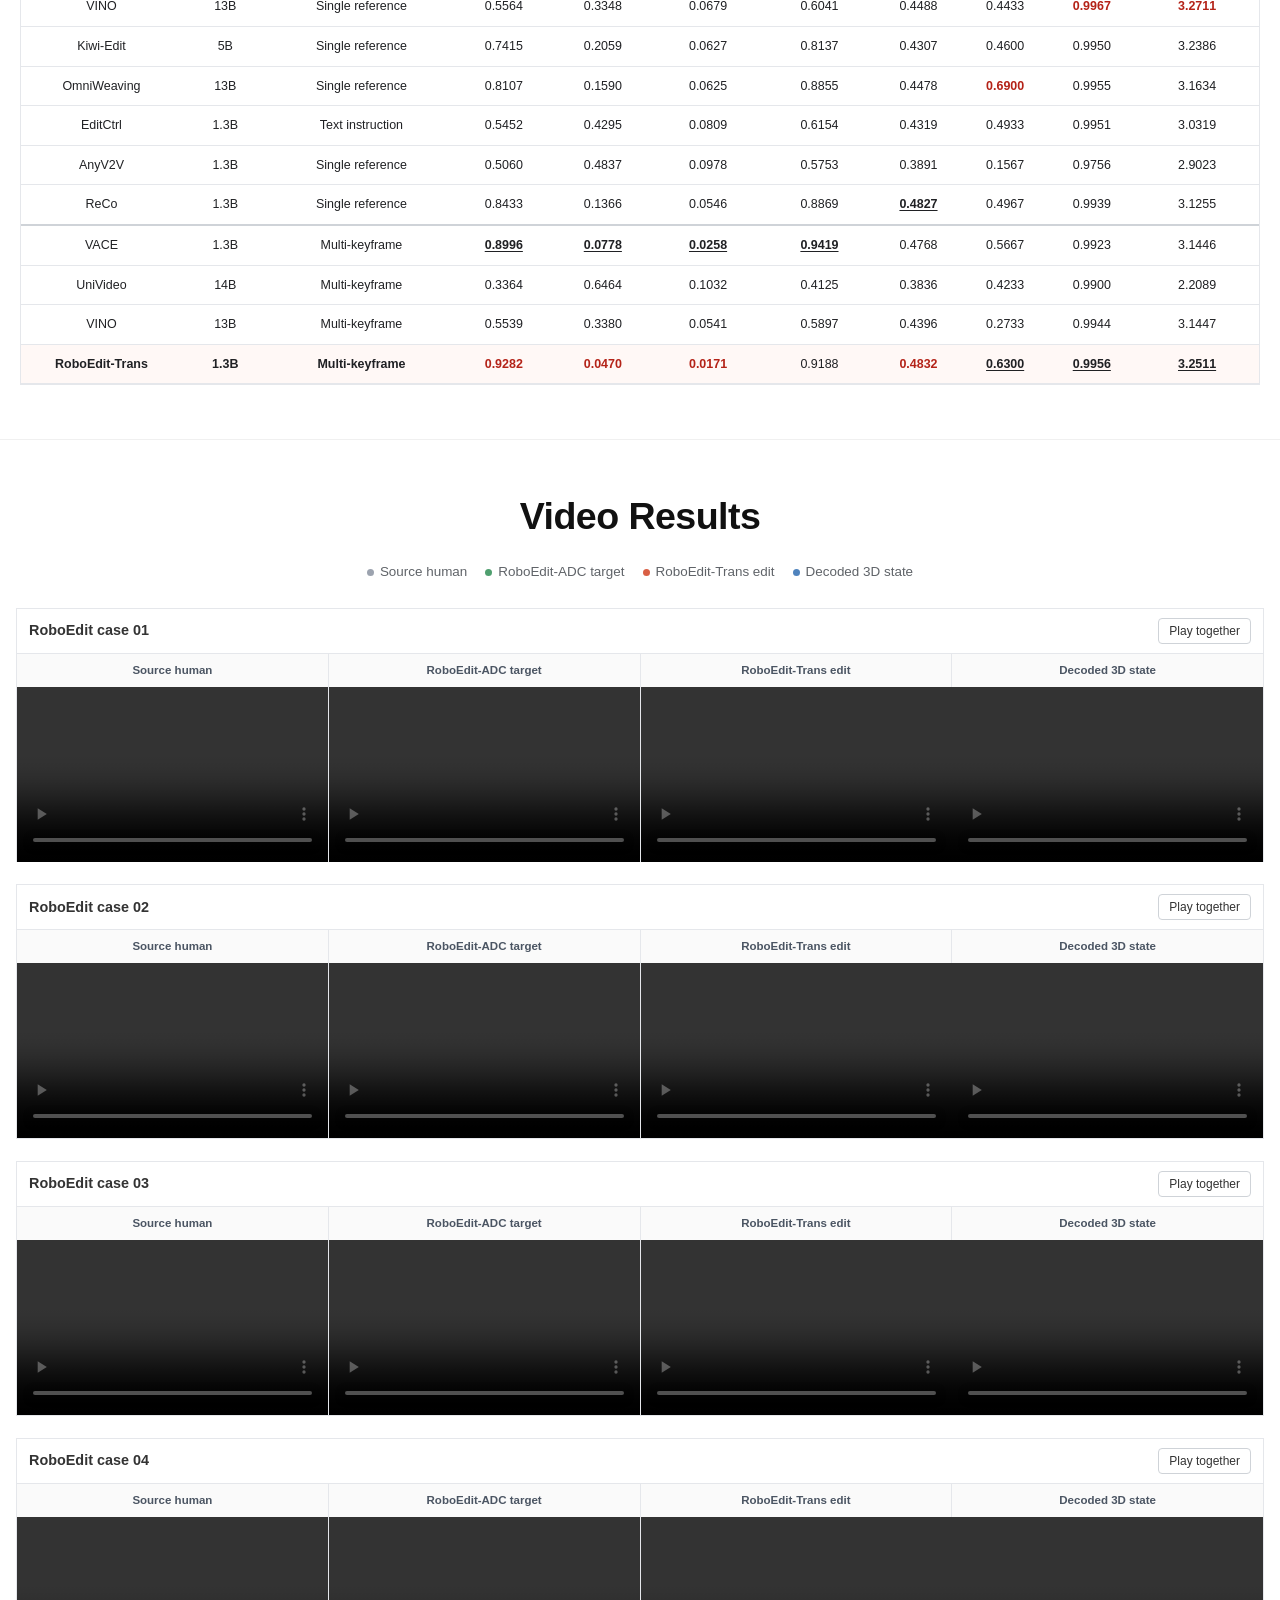
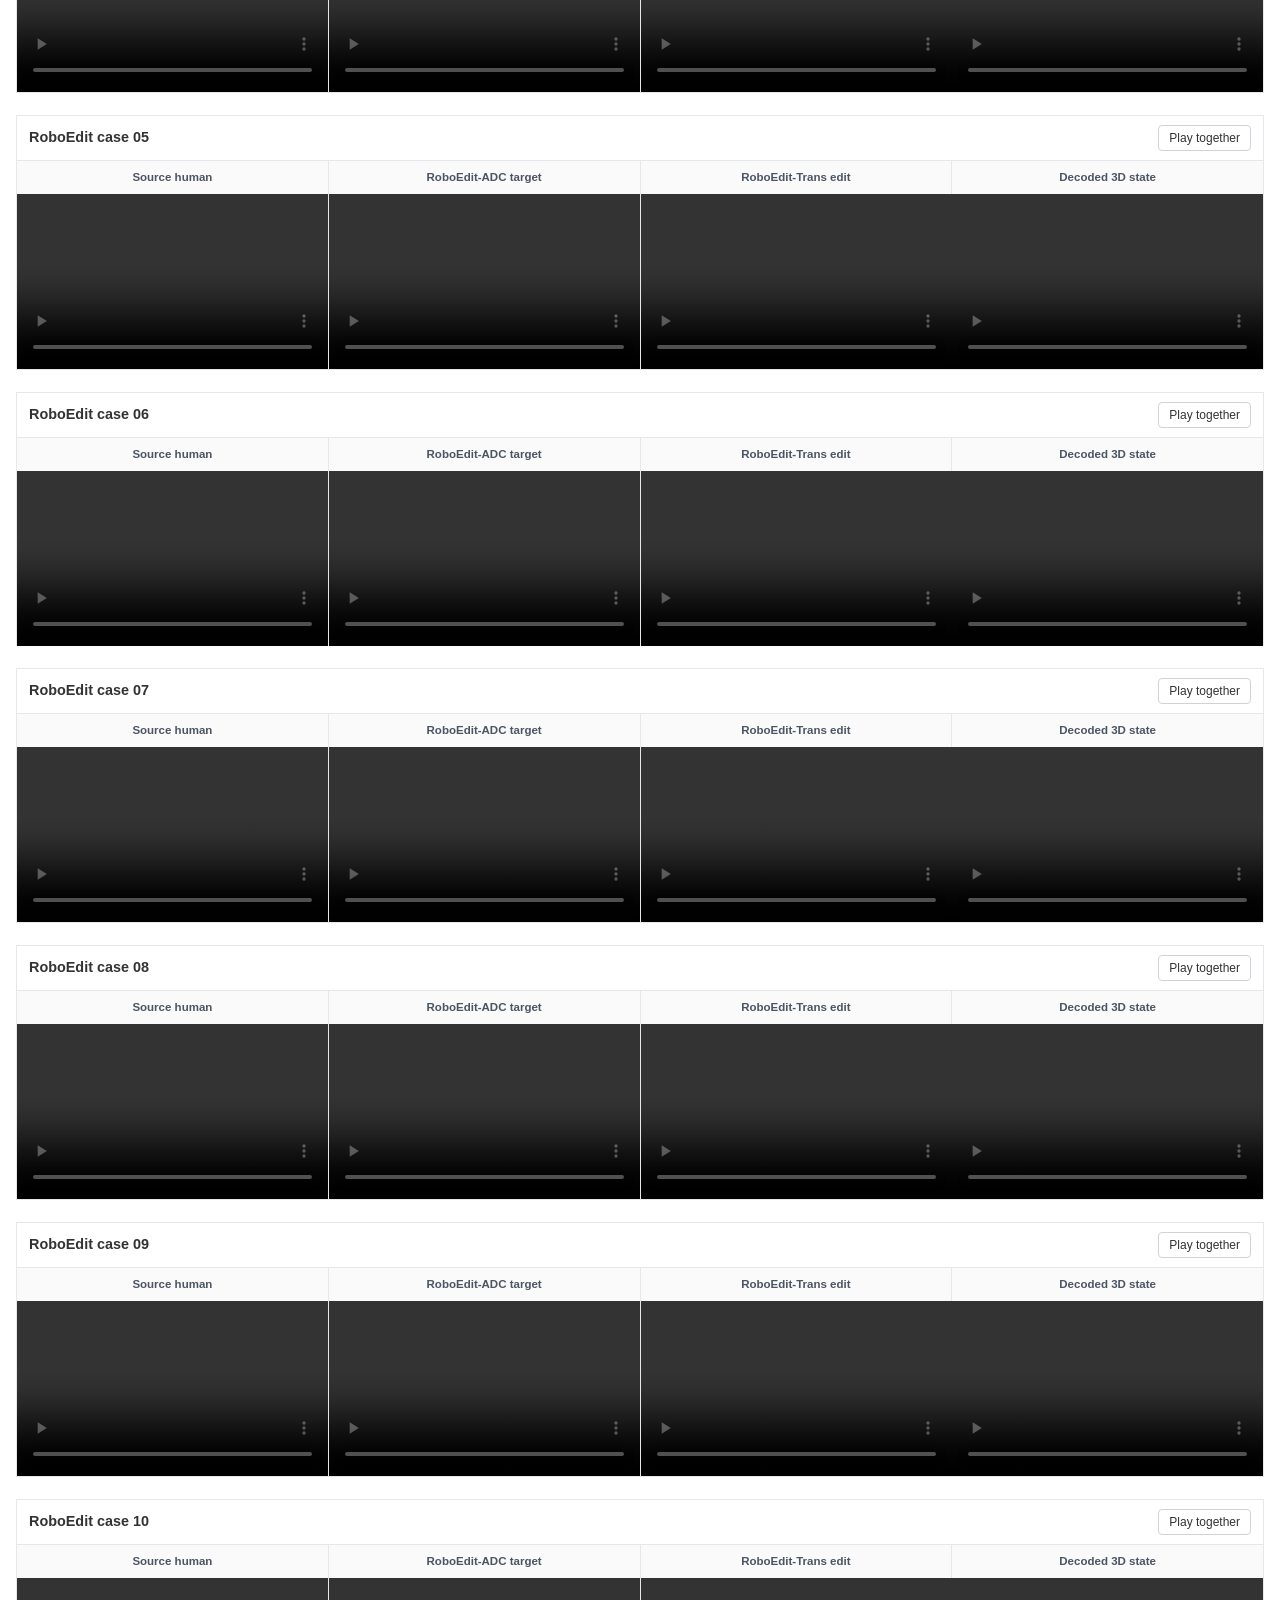
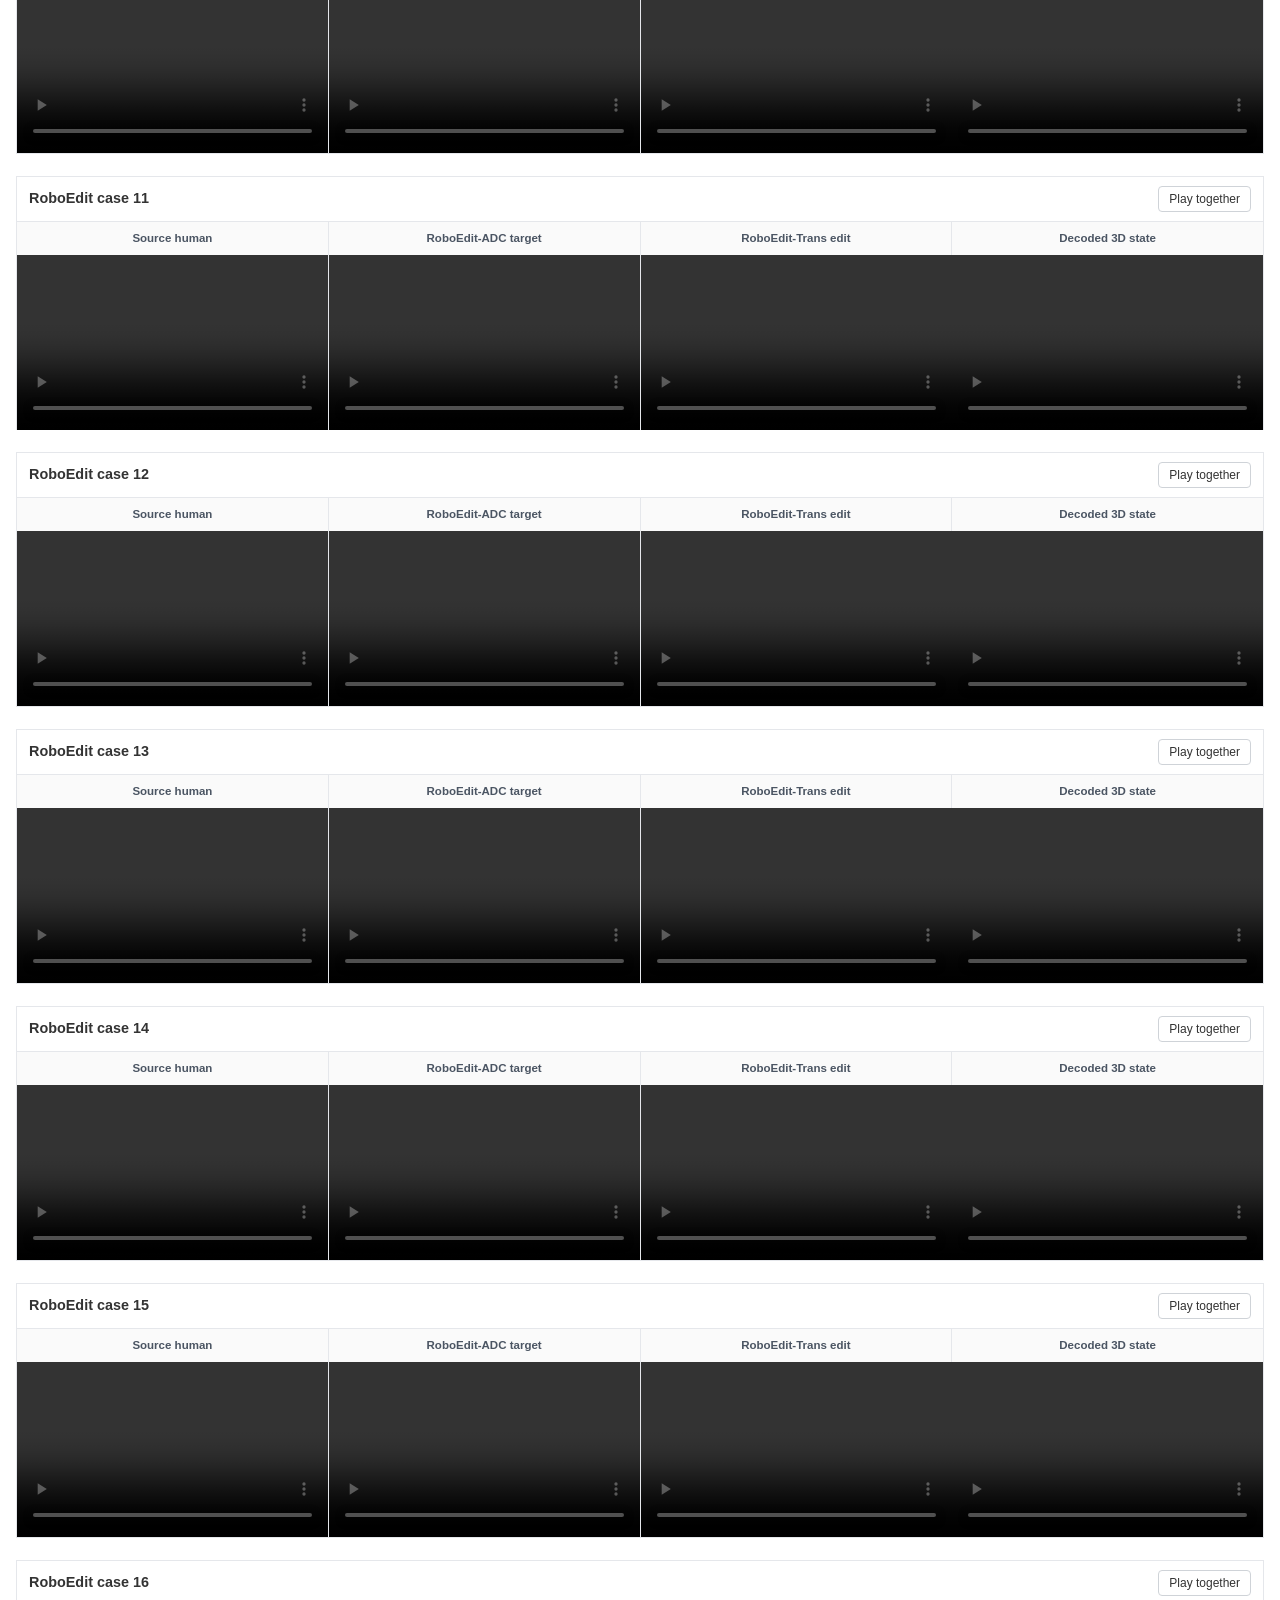
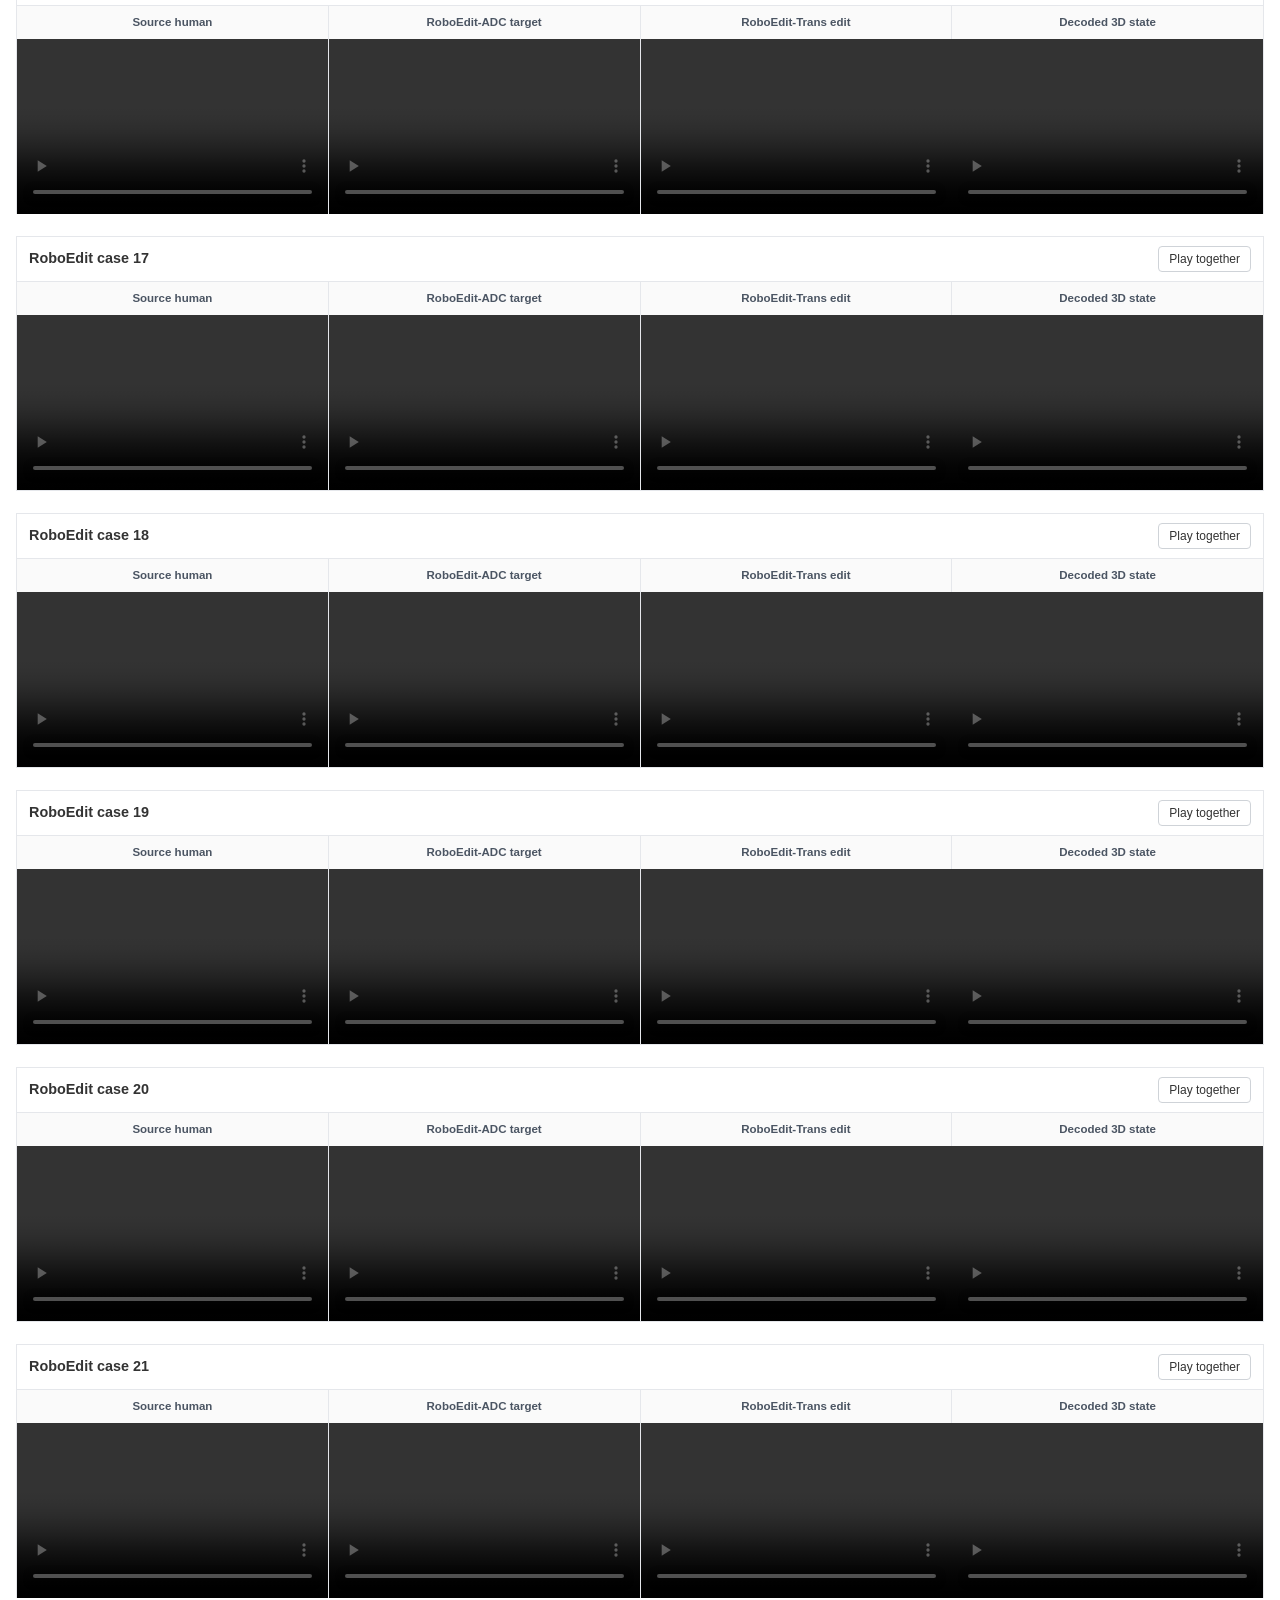
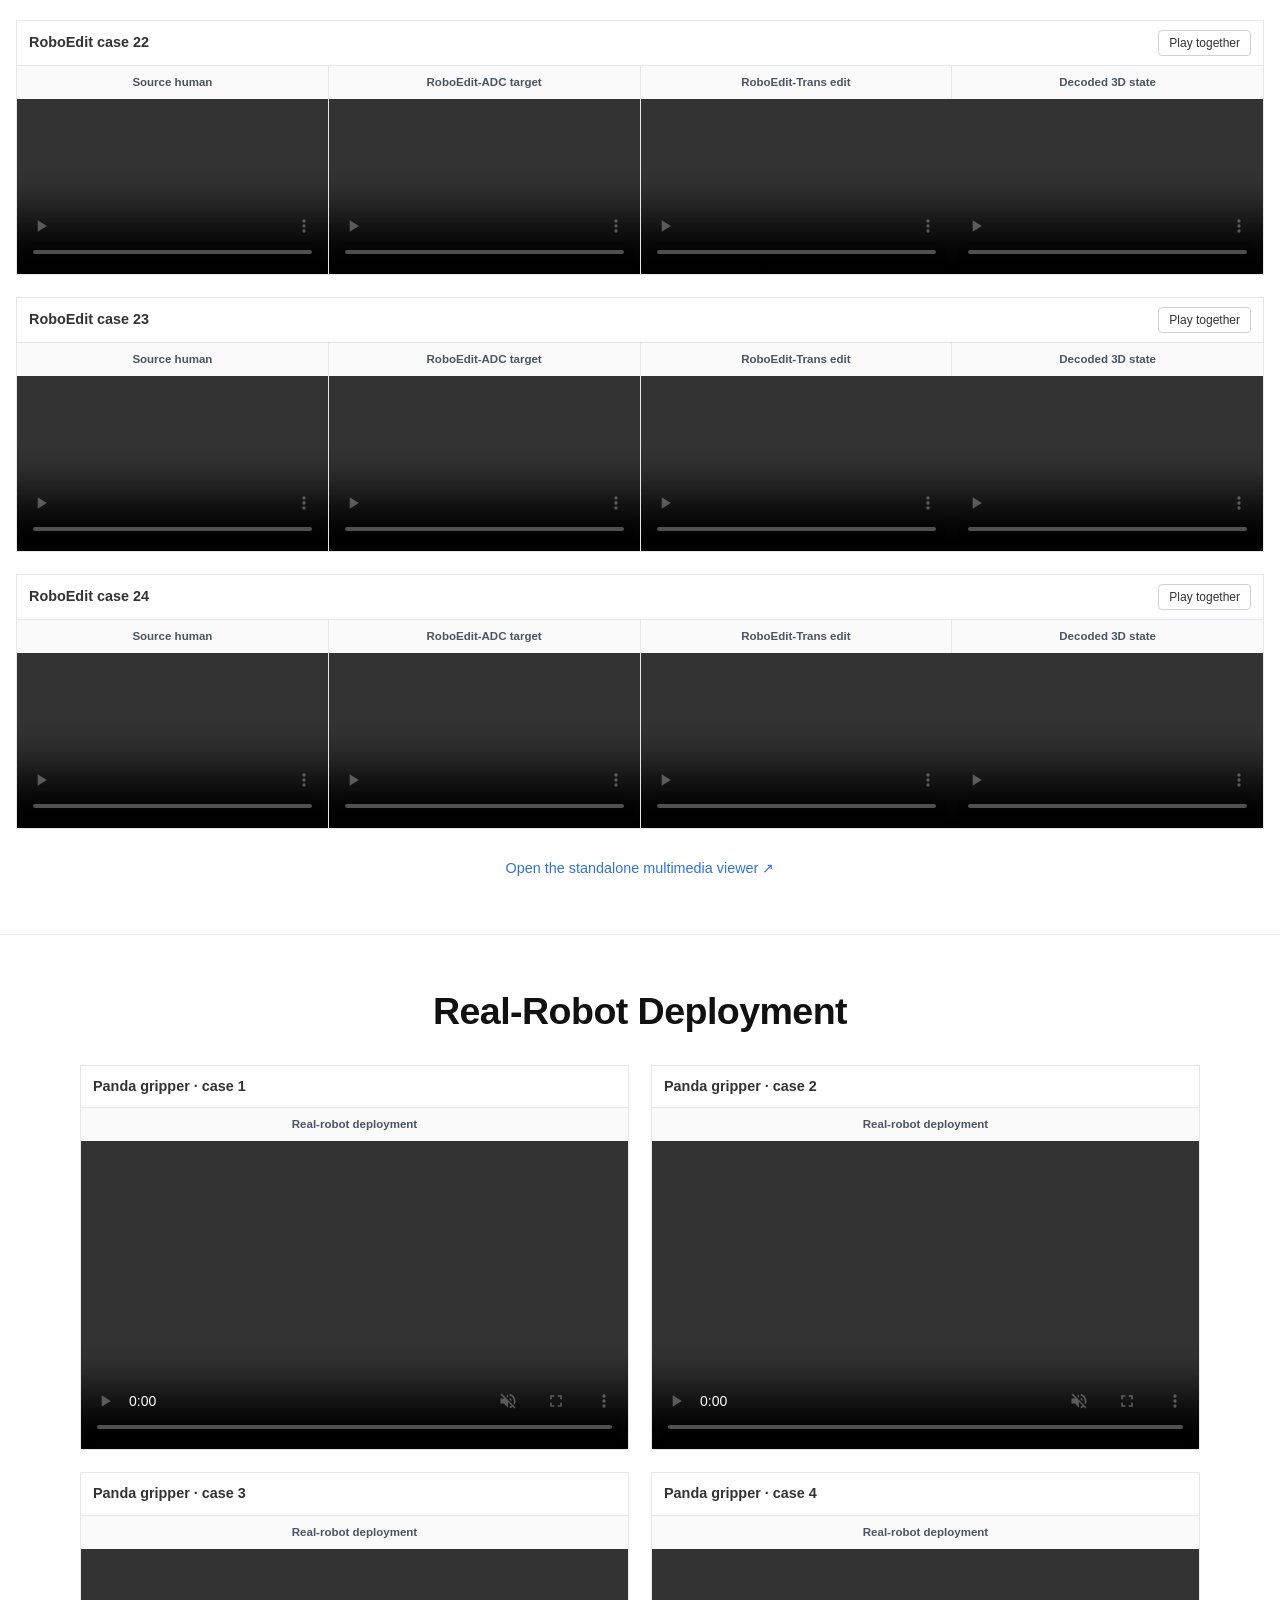
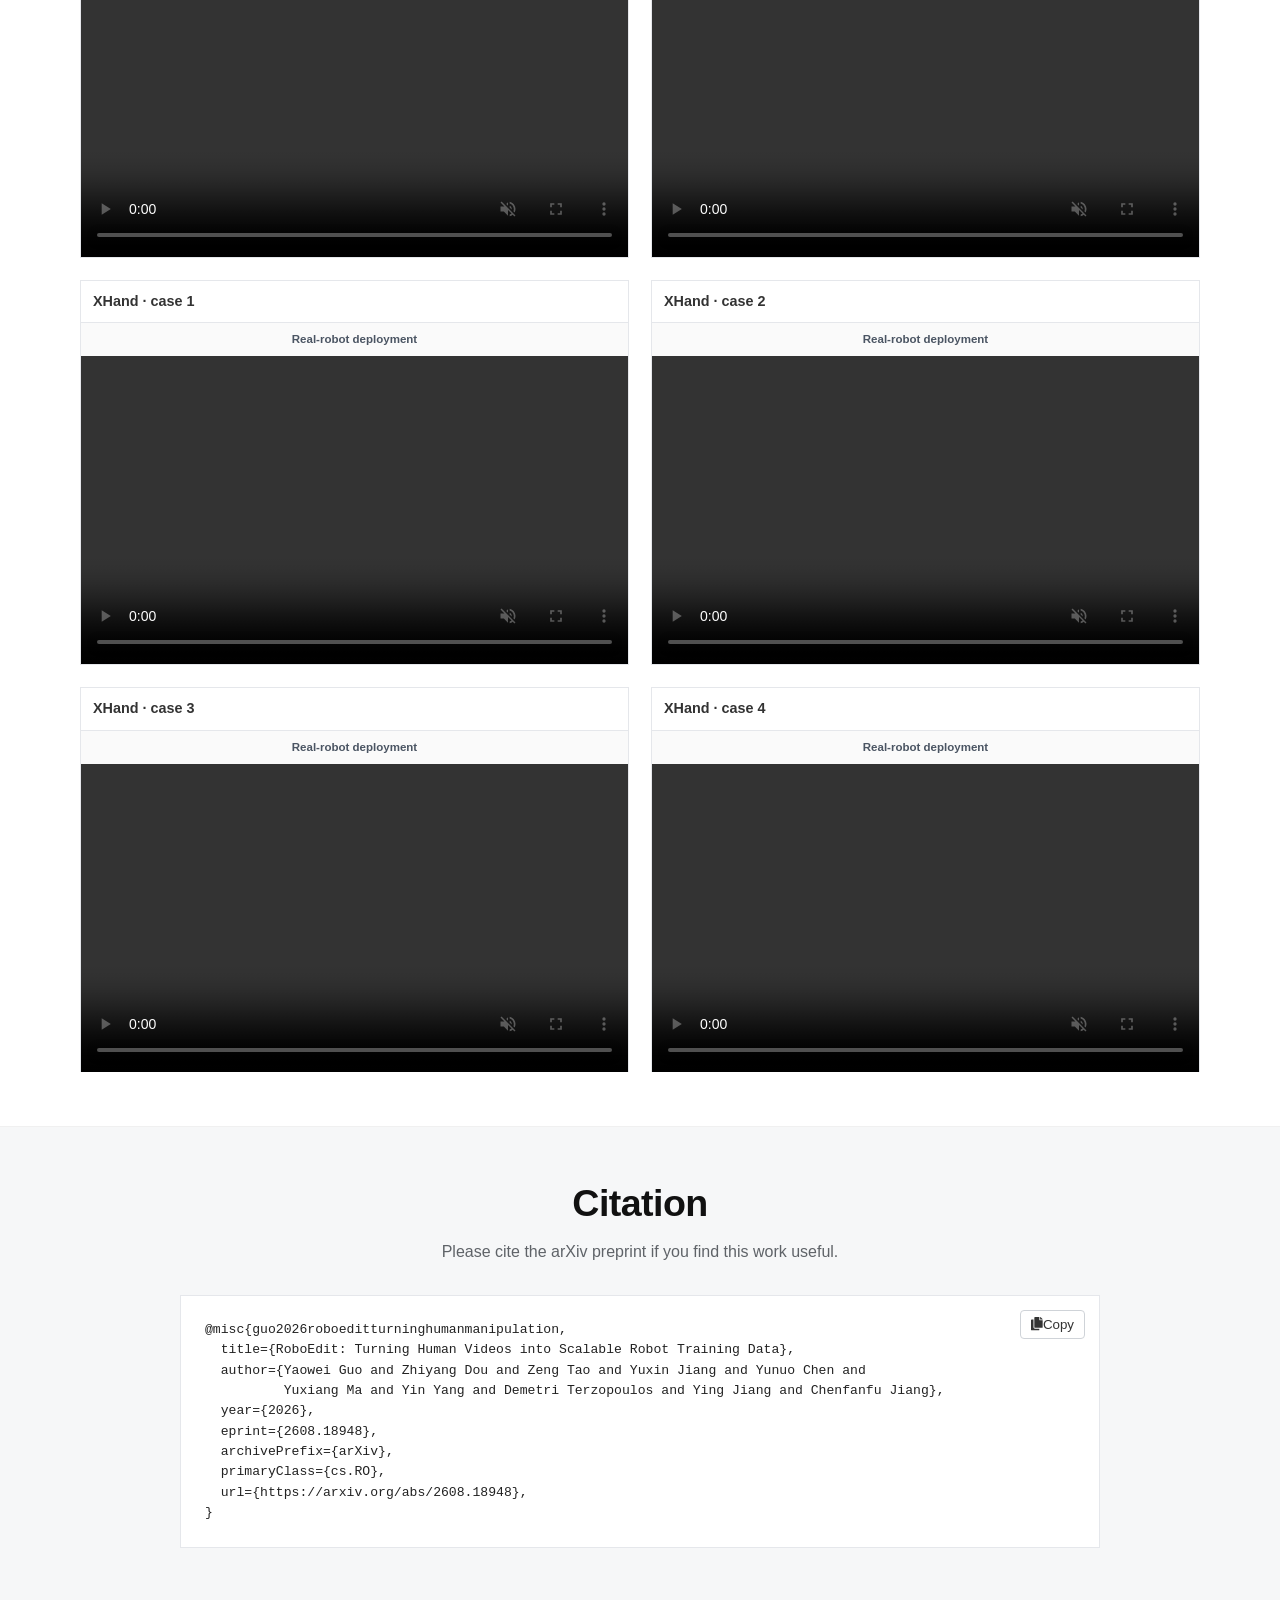
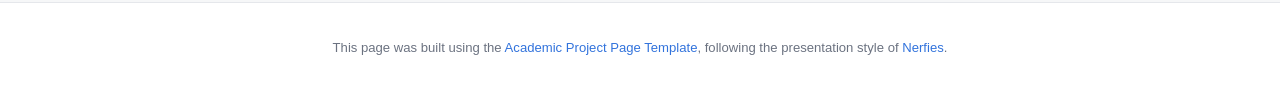
==== commit ddbf9816: "Sync RoboEdit title, author credits, affiliations and citation" ====
--- a/index.html
+++ b/index.html
@@ -6,26 +6,26 @@
   <meta name="theme-color" content="#ffffff">
   <meta name="robots" content="index, follow">
 
-  <title>RoboEdit — Turning Human Manipulation Videos into Scalable Robot Experience</title>
+  <title>RoboEdit: Turning Human Videos into Scalable Robot Training Data</title>
   <meta name="description" content="RoboEdit transforms human manipulation videos into target-robot videos and structured 3D robot-hand states, supported by the automatically curated RoboEdit-14M dataset.">
   <meta name="keywords" content="RoboEdit, human-to-robot video editing, robot learning, video generation, robot state decoder, RoboEdit-14M">
-  <meta name="author" content="Yaowei Guo, Zeng Tao, Yuxin Jiang, Yunuo Chen, Zhiyang Dou, Yuxiang Ma, Yin Yang, Demetri Terzopoulos, Ying Jiang, Chenfanfu Jiang">
+  <meta name="author" content="Yaowei Guo, Zhiyang Dou, Zeng Tao, Yuxin Jiang, Yunuo Chen, Yuxiang Ma, Yin Yang, Demetri Terzopoulos, Ying Jiang, Chenfanfu Jiang">
 
   <meta property="og:type" content="article">
-  <meta property="og:title" content="RoboEdit: Turning Human Manipulation Videos into Scalable Robot Experience">
+  <meta property="og:title" content="RoboEdit: Turning Human Videos into Scalable Robot Training Data">
   <meta property="og:description" content="From abundant human videos to target-robot interaction videos, 3D hand states, and downstream control.">
   <meta property="og:image" content="static/images/teaser.webp">
   <meta name="twitter:card" content="summary_large_image">
-  <meta name="twitter:title" content="RoboEdit">
-  <meta name="twitter:description" content="Turning human manipulation videos into scalable robot experience.">
+  <meta name="twitter:title" content="RoboEdit: Turning Human Videos into Scalable Robot Training Data">
+  <meta name="twitter:description" content="Turning human videos into scalable robot training data.">
   <meta name="twitter:image" content="static/images/teaser.webp">
 
-  <meta name="citation_title" content="RoboEdit: Turning Human Manipulation Videos into Scalable Robot Experience">
+  <meta name="citation_title" content="RoboEdit: Turning Human Videos into Scalable Robot Training Data">
   <meta name="citation_author" content="Yaowei Guo">
+  <meta name="citation_author" content="Zhiyang Dou">
   <meta name="citation_author" content="Zeng Tao">
   <meta name="citation_author" content="Yuxin Jiang">
   <meta name="citation_author" content="Yunuo Chen">
-  <meta name="citation_author" content="Zhiyang Dou">
   <meta name="citation_author" content="Yuxiang Ma">
   <meta name="citation_author" content="Yin Yang">
   <meta name="citation_author" content="Demetri Terzopoulos">
@@ -44,13 +44,13 @@
   {
     "@context": "https://schema.org",
     "@type": "ScholarlyArticle",
-    "headline": "RoboEdit: Turning Human Manipulation Videos into Scalable Robot Experience",
+    "headline": "RoboEdit: Turning Human Videos into Scalable Robot Training Data",
     "author": [
       {"@type":"Person","name":"Yaowei Guo"},
+      {"@type":"Person","name":"Zhiyang Dou"},
       {"@type":"Person","name":"Zeng Tao"},
       {"@type":"Person","name":"Yuxin Jiang"},
       {"@type":"Person","name":"Yunuo Chen"},
-      {"@type":"Person","name":"Zhiyang Dou"},
       {"@type":"Person","name":"Yuxiang Ma"},
       {"@type":"Person","name":"Yin Yang"},
       {"@type":"Person","name":"Demetri Terzopoulos"},
@@ -73,24 +73,29 @@
   <main id="main-content">
     <header class="hero-section" id="top">
       <div class="page-shell hero-shell">
-        <h1 class="publication-title">RoboEdit: Turning Human Manipulation Videos into Scalable Robot Experience</h1>
+        <h1 class="publication-title">RoboEdit: Turning Human Videos into Scalable Robot Training Data</h1>
         <p class="publication-venue">arXiv 2026</p>
         <p class="publication-authors">
-          <span>Yaowei Guo<sup>1</sup></span>,
+          <span>Yaowei Guo<sup>1*</sup></span>,
+          <span>Zhiyang Dou<sup>2*</sup></span>,
           <span>Zeng Tao<sup>1</sup></span>,
           <span>Yuxin Jiang<sup>1</sup></span>,
           <span>Yunuo Chen<sup>1</sup></span>,
-          <span>Zhiyang Dou<sup>2</sup></span>,
           <span>Yuxiang Ma<sup>2</sup></span>,
           <span>Yin Yang<sup>3</sup></span>,
-          <span>Demetri Terzopoulos<sup>1</sup></span>,
-          <span>Ying Jiang<sup>1</sup></span>,
-          <span>Chenfanfu Jiang<sup>1</sup></span>
+          <span>Demetri Terzopoulos<sup>1†</sup></span>,
+          <span>Ying Jiang<sup>4†</sup></span>,
+          <span>Chenfanfu Jiang<sup>1†</sup></span>
         </p>
         <p class="publication-affiliations">
           <span><sup>1</sup>University of California, Los Angeles</span>
           <span><sup>2</sup>Massachusetts Institute of Technology</span>
           <span><sup>3</sup>University of Utah</span>
+          <span><sup>4</sup>NVIDIA</span>
+        </p>
+        <p class="publication-affiliations">
+          <span><sup>*</sup>Equal contribution</span>
+          <span><sup>†</sup>Equal advising</span>
         </p>
 
         <div class="publication-links" aria-label="Project links">
@@ -307,8 +312,8 @@
             <i class="fas fa-copy" aria-hidden="true"></i><span>Copy</span>
           </button>
           <pre id="bibtex-code"><code>@misc{guo2026roboeditturninghumanmanipulation,
-  title={RoboEdit: Turning Human Manipulation Videos into Scalable Robot Experience},
-  author={Yaowei Guo and Zeng Tao and Yuxin Jiang and Yunuo Chen and Zhiyang Dou and
+  title={RoboEdit: Turning Human Videos into Scalable Robot Training Data},
+  author={Yaowei Guo and Zhiyang Dou and Zeng Tao and Yuxin Jiang and Yunuo Chen and
           Yuxiang Ma and Yin Yang and Demetri Terzopoulos and Ying Jiang and Chenfanfu Jiang},
   year={2026},
   eprint={2608.18948},
